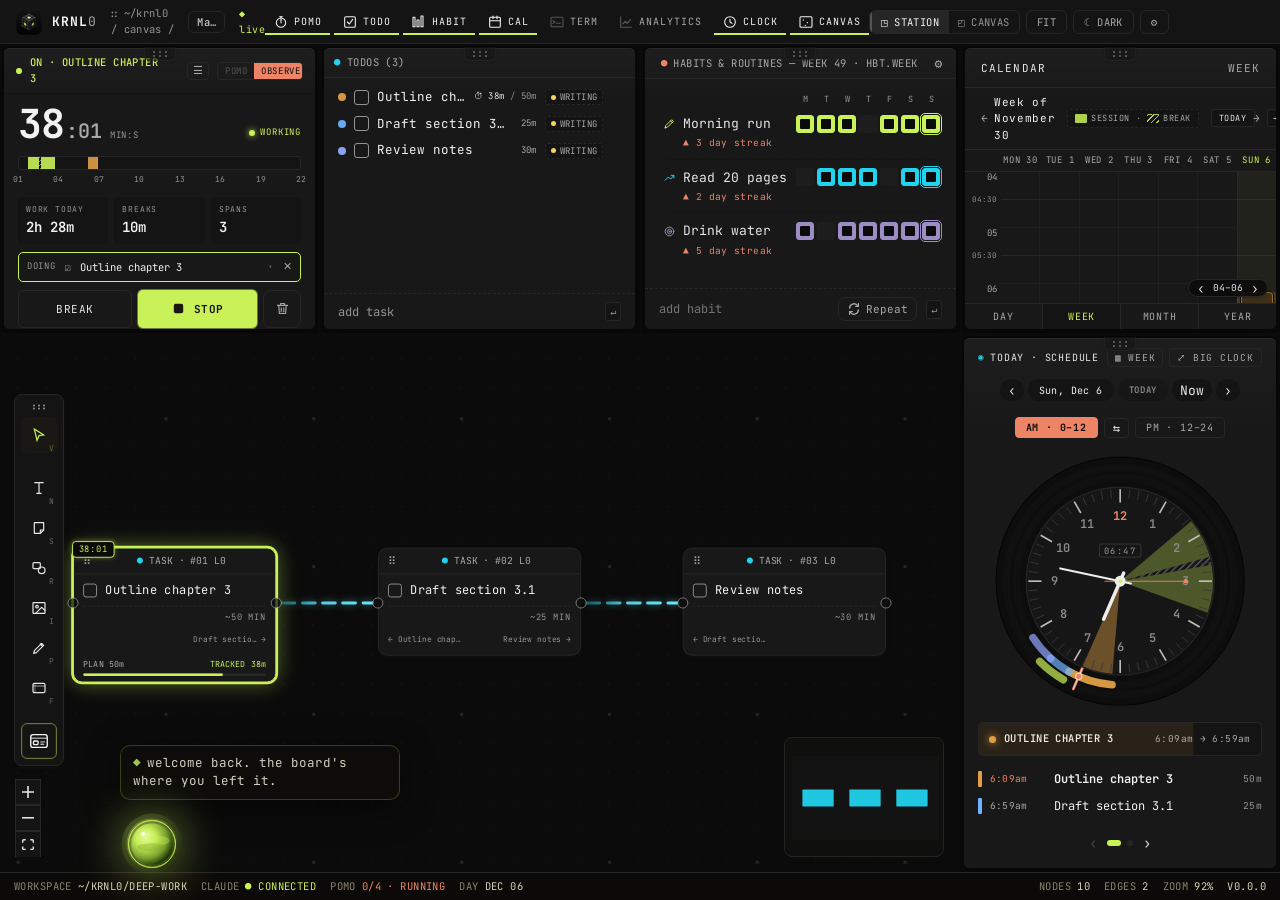
==== app/index.html @ 97b565bd "Phones: day bar in the hero, steadier live tiles, radio sound on iPhone, full-width chain" ====
<!DOCTYPE html>
<html lang="en" data-theme="dark">
  <head><script>(function(){
  var q = new URLSearchParams(location.search), mem = {};
  if (q.get('dock')) mem['krnl0-dock-style'] = q.get('dock');
  mem['krnl0-theme'] = q.get('theme') || 'dark';
  if (q.get('orb')) { var o = q.get('orb').split(','); mem['krnl0-orb-pos-v4'] = JSON.stringify({ x: +o[0], y: +o[1] }); }
  var P = Storage.prototype, get = P.getItem, set = P.setItem, del = P.removeItem;
  var mine = function (s) { try { return s === window.localStorage; } catch (e) { return false; } };
  P.getItem = function (k) { return mine(this) ? (k in mem ? mem[k] : null) : get.call(this, k); };
  P.setItem = function (k, v) { if (mine(this)) mem[k] = String(v); else set.call(this, k, v); };
  P.removeItem = function (k) { if (mine(this)) delete mem[k]; else del.call(this, k); };
  // a page holds many embeds, and each one's orb would greet out loud at once: only the radio may make sound
  // and a silent embed should not download the voice clips either: new Audio(url) gets an element with no source
  if (q.get('solo') !== 'radio') {
    HTMLAudioElement.prototype.play = function () { return Promise.resolve(); };
    var A = window.Audio; window.Audio = function () { var a = new A(); a.preload = 'none'; return a; }; window.Audio.prototype = A.prototype;
    if (window.speechSynthesis) window.speechSynthesis.speak = function () {};
  }
  // iPhone: web audio is held silent behind the ring/silent switch and can start paused. On every tap, ask for the
  // media playback session, resume any paused audio context, and once play a short silent clip, which moves the
  // page onto that session on older iOS too.
  (function () {
    var AC = window.AudioContext || window.webkitAudioContext; if (!AC) return;
    var all = [], silent = null;
    var W = function (o) { var c = o === undefined ? new AC() : new AC(o); all.push(c); return c; };
    W.prototype = AC.prototype; window.AudioContext = W; if (window.webkitAudioContext) window.webkitAudioContext = W;
    var clip = function () {
      var n = 800, b = new Uint8Array(44 + n), d = new DataView(b.buffer), s = function (o, t) { for (var i = 0; i < 4; i++) b[o + i] = t.charCodeAt(i); };
      s(0, 'RIFF'); d.setUint32(4, 36 + n, true); s(8, 'WAVE'); s(12, 'fmt '); d.setUint32(16, 16, true); d.setUint16(20, 1, true); d.setUint16(22, 1, true);
      d.setUint32(24, 8000, true); d.setUint32(28, 8000, true); d.setUint16(32, 1, true); d.setUint16(34, 8, true); s(36, 'data'); d.setUint32(40, n, true);
      for (var i = 44; i < b.length; i++) b[i] = 128;
      var a = document.createElement('audio'); a.setAttribute('playsinline', ''); a.src = URL.createObjectURL(new Blob([b], { type: 'audio/wav' })); return a;
    };
    var wake = function () {
      try { if (navigator.audioSession) navigator.audioSession.type = 'playback'; } catch (e) {}
      for (var i = 0; i < all.length; i++) if (all[i].state === 'suspended' || all[i].state === 'interrupted') { var p = all[i].resume(); if (p && p.catch) p.catch(function () {}); }
      if (!silent && q.get('solo') === 'radio') { try { silent = clip(); var r = silent.play(); if (r && r.catch) r.catch(function () {}); } catch (e) {} }
    };
    ['pointerdown', 'touchend', 'click', 'keydown'].forEach(function (t) { addEventListener(t, wake, true); addEventListener(t, wake, false); });
  })();
  // the radio has its own embed; in the full app it would sit on the calendar's edge
  if (q.get('solo') !== 'radio') document.write('<style>[data-testid="ambient-radio"]{display:none!important}</style>');
  // bare: only the part itself is painted; the page around it is see-through
  if (q.get('bare') || q.get('solo') === 'radio') document.write('<style>:root{color-scheme:normal!important}html,body,#root{background:transparent!important}</style>');
})();</script>
    <meta charset="UTF-8" />
    <meta name="viewport" content="width=device-width, initial-scale=1.0" />
    <title>KRNL0</title>
    <link rel="preconnect" href="https://fonts.googleapis.com" />
    <link rel="preconnect" href="https://fonts.gstatic.com" />
    <link
      href="https://fonts.googleapis.com/css2?family=JetBrains+Mono:ital,wght@0,300;0,400;0,500;0,600;1,400&family=Geist:wght@300;400;500;600&display=swap"
      rel="stylesheet"
    />
    <script defer src="./assets/app.js"></script>
  </head>
  <body>
    <div id="root"></div>
  </body>
</html>
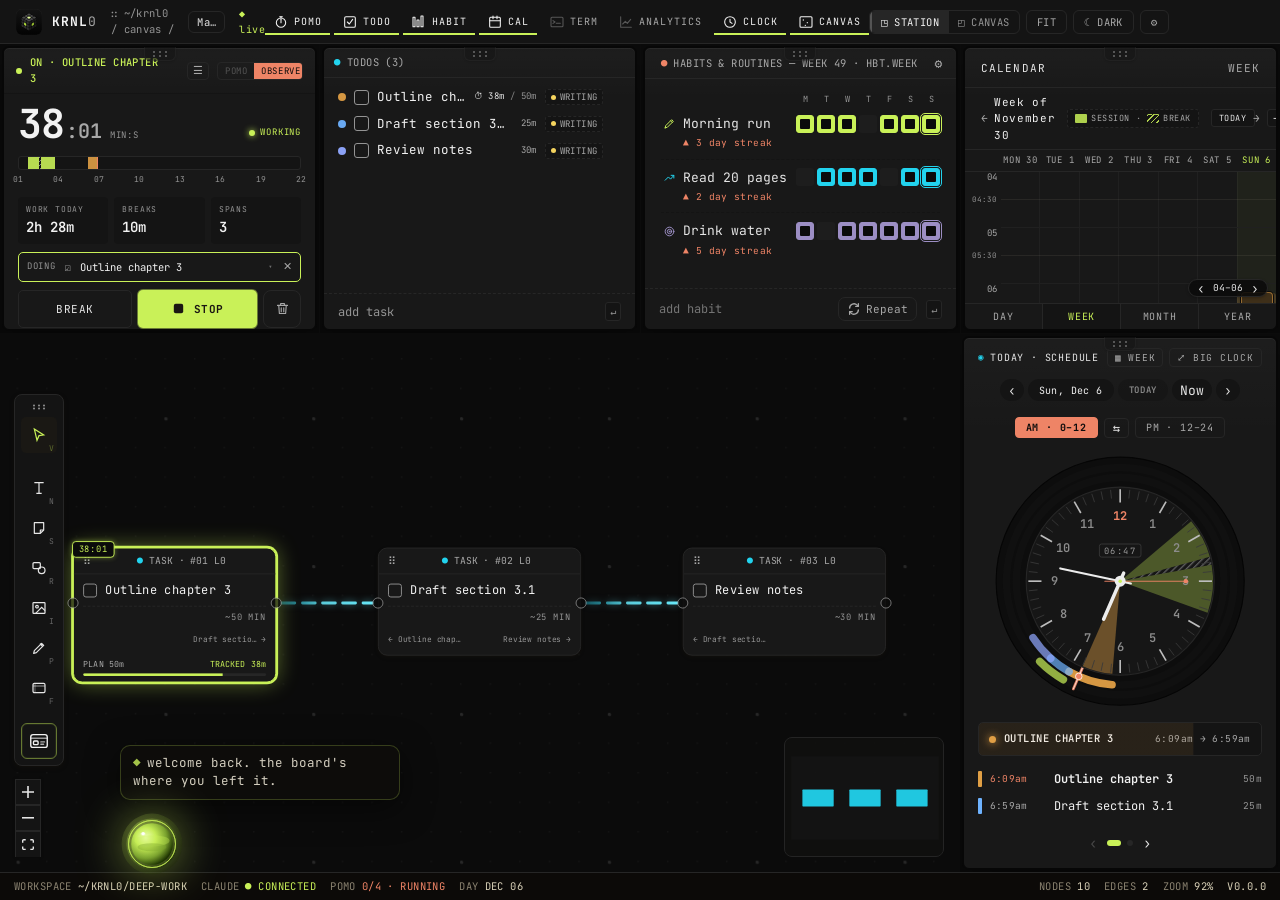
==== commit 7b2e5687: "Phones: flat frame-style stack so Safari stops reloading, touch on the hero cube" ====
--- a/app/index.html
+++ b/app/index.html
@@ -39,6 +39,22 @@
     };
     ['pointerdown', 'touchend', 'click', 'keydown'].forEach(function (t) { addEventListener(t, wake, true); addEventListener(t, wake, false); });
   })();
+  // phones and tablets: the frame-style windows are whole boards shown small, and each board's video node would
+  // start its own hidden YouTube player, three at once in one section: more than iPhone Safari holds, so the page
+  // crashed and reloaded. There, those windows leave the player out and draw at 1x, all a window that small shows.
+  if (q.get('dock') && matchMedia('(pointer: coarse)').matches) {
+    try { Object.defineProperty(window, 'devicePixelRatio', { get: function () { return 1; }, configurable: true }); } catch (e) {}
+    var far = function (v) { return /youtube\.com|youtu\.be|ytimg|vimeo|soundcloud/i.test(String(v)); };
+    var sa = Element.prototype.setAttribute;
+    Element.prototype.setAttribute = function (k, v) {
+      if ((this instanceof HTMLIFrameElement || this instanceof HTMLScriptElement) && String(k).toLowerCase() === 'src' && far(v)) v = 'about:blank';
+      return sa.call(this, k, v);
+    };
+    [HTMLIFrameElement.prototype, HTMLScriptElement.prototype].forEach(function (P) {
+      var d = Object.getOwnPropertyDescriptor(P, 'src'); if (!d || !d.set) return;
+      Object.defineProperty(P, 'src', { get: d.get, set: function (v) { d.set.call(this, far(v) ? 'about:blank' : v); }, configurable: true });
+    });
+  }
   // the radio has its own embed; in the full app it would sit on the calendar's edge
   if (q.get('solo') !== 'radio') document.write('<style>[data-testid="ambient-radio"]{display:none!important}</style>');
   // bare: only the part itself is painted; the page around it is see-through
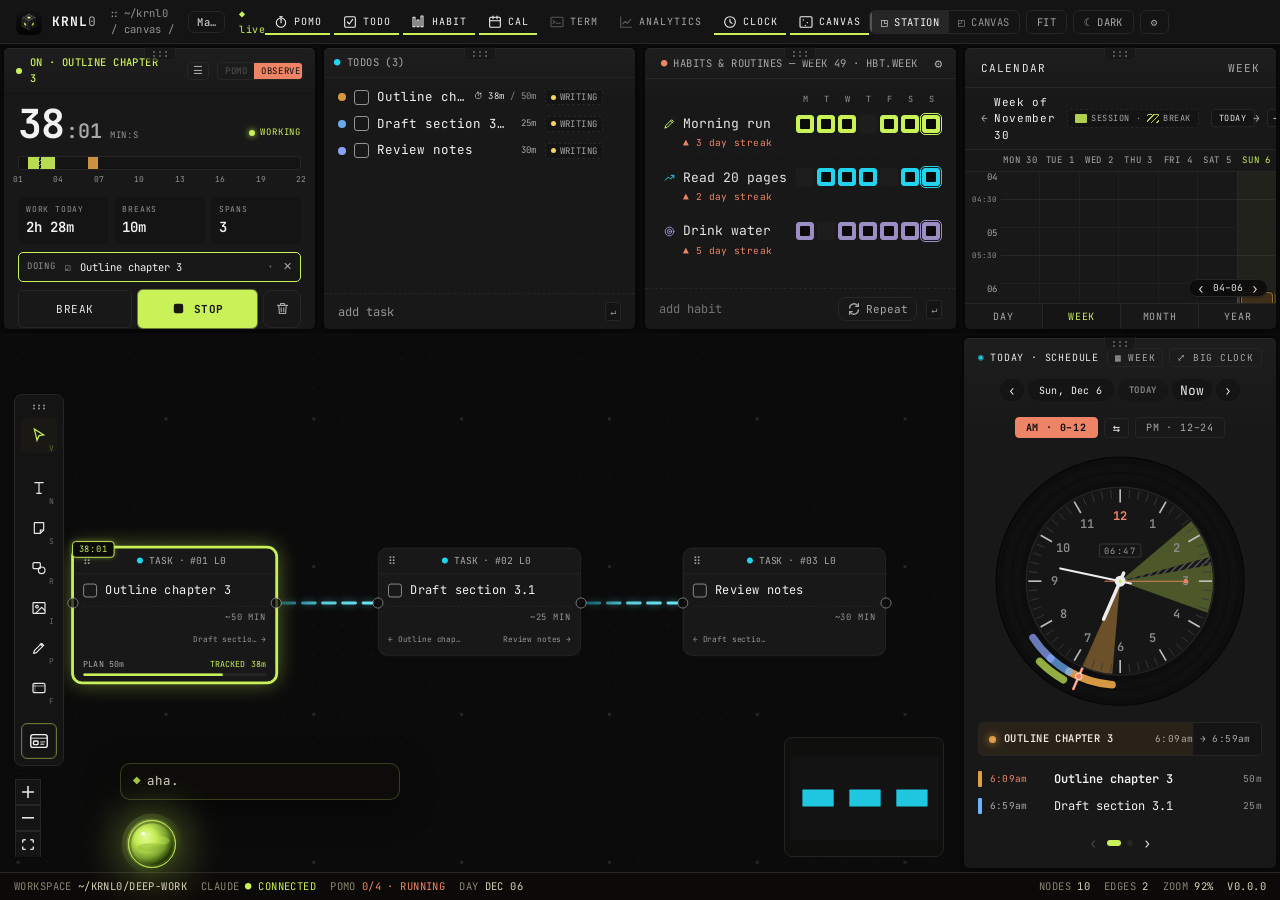
==== commit 8a18aeb4: "Open at the hero: embeds never scroll the page when they focus a field" ====
--- a/app/index.html
+++ b/app/index.html
@@ -55,6 +55,12 @@
       Object.defineProperty(P, 'src', { get: d.get, set: function (v) { d.set.call(this, far(v) ? 'about:blank' : v); }, configurable: true });
     });
   }
+  // an embed that focuses one of its own fields (a list's input, the terminal) must never scroll the page it sits
+  // in: Safari would carry the visitor from the top of the site down to that tile on the first load
+  if (window !== window.parent) {
+    var fo = HTMLElement.prototype.focus;
+    HTMLElement.prototype.focus = function (o) { var x = {}; if (o) for (var k in o) x[k] = o[k]; x.preventScroll = true; return fo.call(this, x); };
+  }
   // the radio has its own embed; in the full app it would sit on the calendar's edge
   if (q.get('solo') !== 'radio') document.write('<style>[data-testid="ambient-radio"]{display:none!important}</style>');
   // bare: only the part itself is painted; the page around it is see-through
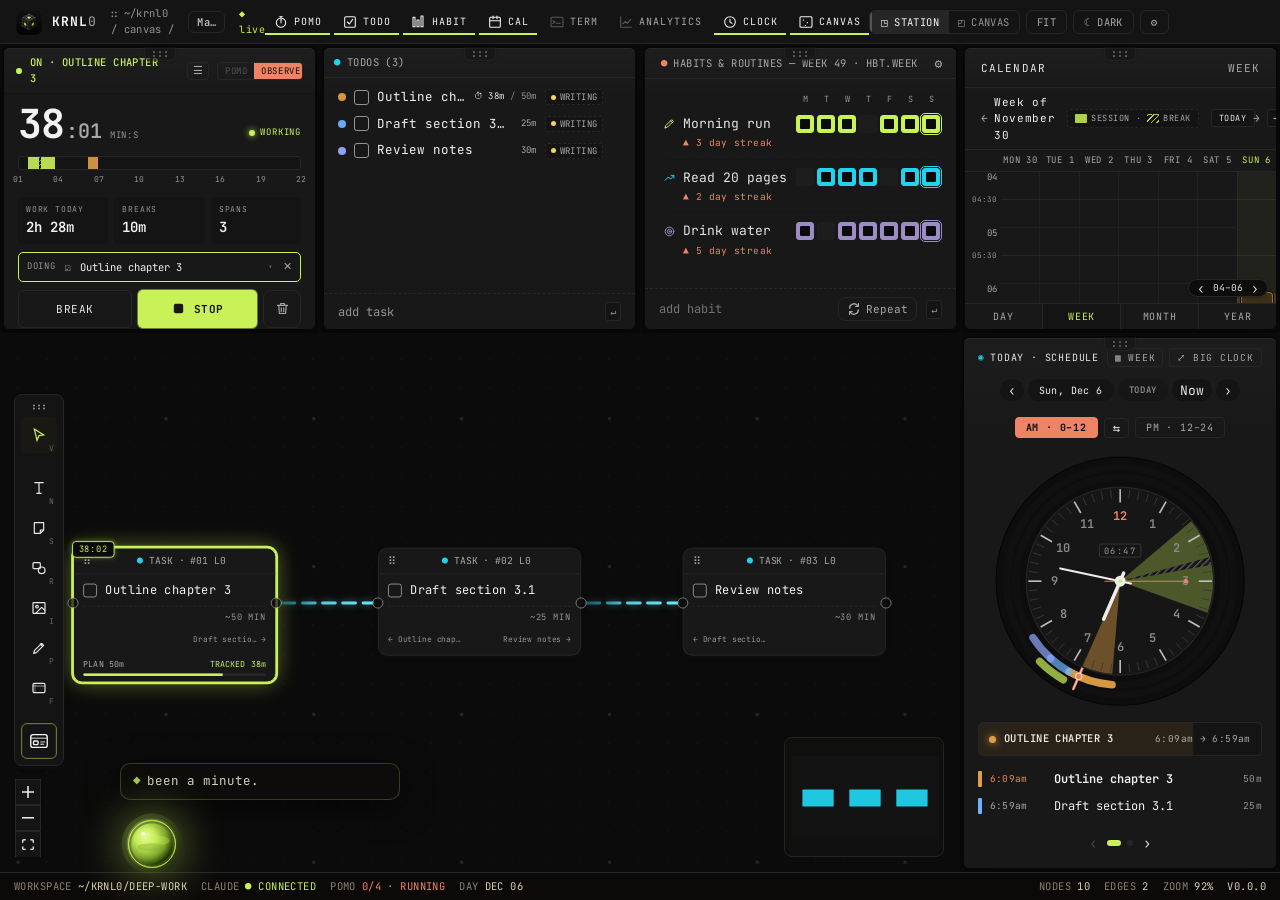
==== commit 168fcc82: "Install guide page, coloured app names, analytics tile, one radio sound at a time" ====
--- a/app/index.html
+++ b/app/index.html
@@ -61,6 +61,18 @@
     var fo = HTMLElement.prototype.focus;
     HTMLElement.prototype.focus = function (o) { var x = {}; if (o) for (var k in o) x[k] = o[k]; x.preventScroll = true; return fo.call(this, x); };
   }
+  // the site's radio plays one sound at a time: picking a sound switches the others off. Stacked layers kept
+  // growing the panel past its tile on phones, and Safari washed the picture out to white with several on.
+  if (q.get('solo') === 'radio') {
+    addEventListener('click', function (e) {
+      var b = e.target && e.target.closest && e.target.closest('[data-testid^="ambient-radio-preset-"]'); if (!b) return;
+      var id = b.getAttribute('data-testid').slice(21);
+      if (document.querySelector('[data-testid="ambient-radio-layer-remove-' + id + '"]')) return;
+      setTimeout(function () {
+        document.querySelectorAll('[data-testid^="ambient-radio-layer-remove-"]').forEach(function (x) { if (x.getAttribute('data-testid').slice(27) !== id) x.click(); });
+      }, 0);
+    }, true);
+  }
   // the radio has its own embed; in the full app it would sit on the calendar's edge
   if (q.get('solo') !== 'radio') document.write('<style>[data-testid="ambient-radio"]{display:none!important}</style>');
   // bare: only the part itself is painted; the page around it is see-through
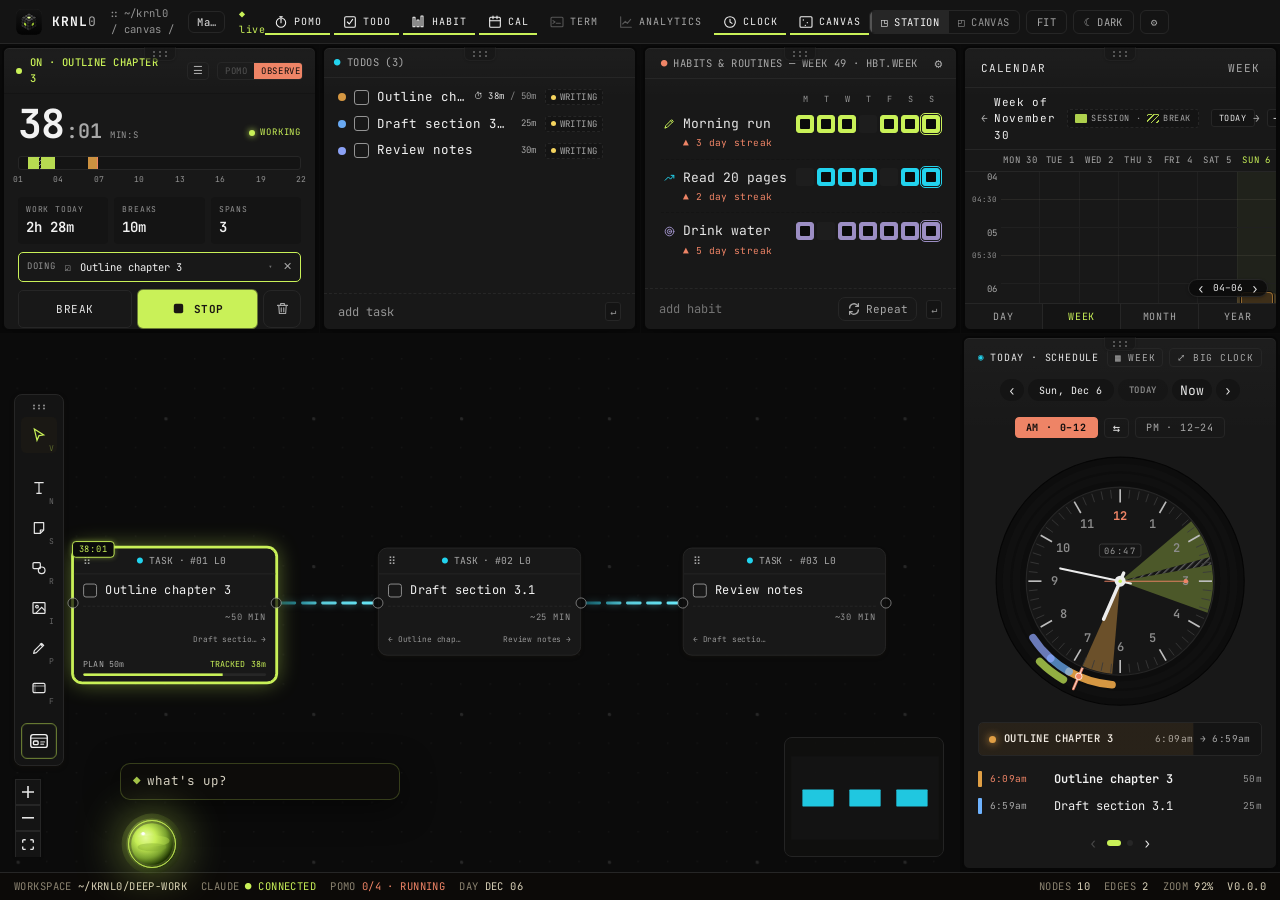
==== commit f30e4143: "Fingerprint scripts and styles so no browser mixes old and new; phones and Macs go to the install gu" ====
--- a/app/index.html
+++ b/app/index.html
@@ -87,7 +87,7 @@
       href="https://fonts.googleapis.com/css2?family=JetBrains+Mono:ital,wght@0,300;0,400;0,500;0,600;1,400&family=Geist:wght@300;400;500;600&display=swap"
       rel="stylesheet"
     />
-    <script defer src="./assets/app.js"></script>
+    <script defer src="./assets/app.js?v=daaaea2035"></script>
   </head>
   <body>
     <div id="root"></div>
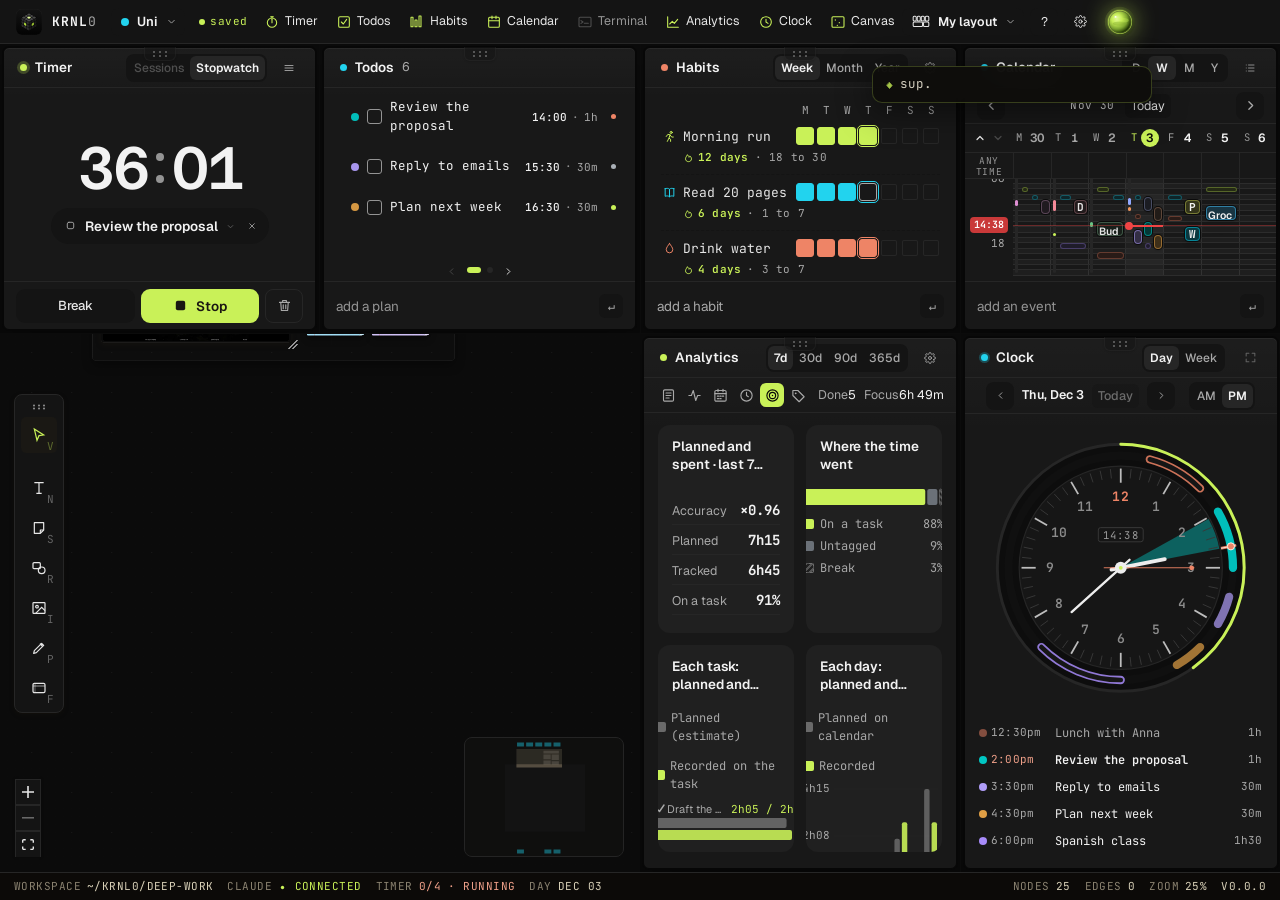
==== commit 4e899ea7: "Merge pull request #1 from theMindDeveloper/feat/serve-krnl0-com Serve the KRNL0 site at krnl0.com" ====
--- a/app/index.html
+++ b/app/index.html
@@ -1,6 +1,18 @@
 <!DOCTYPE html>
 <html lang="en" data-theme="dark">
   <head><script>(function(){
+  var R = Date, real = R.now(), d = new R();
+  d.setDate(d.getDate() - ((d.getDay() + 6) % 7) + 3); d.setHours(14, 38, 0, 0);
+  var base = d.getTime(), now = function () { return base + (R.now() - real); };
+  function F(a, b, c, e, f, g, h) {
+    if (!(this instanceof F)) return new R(now()).toString();
+    var n = arguments.length;
+    return n === 0 ? new R(now()) : n === 1 ? new R(a) : n === 2 ? new R(a, b) : n === 3 ? new R(a, b, c) : n === 4 ? new R(a, b, c, e) : n === 5 ? new R(a, b, c, e, f) : n === 6 ? new R(a, b, c, e, f, g) : new R(a, b, c, e, f, g, h);
+  }
+  F.prototype = R.prototype; F.now = now; F.parse = R.parse; F.UTC = R.UTC;
+  window.Date = F;
+})();</script><script>// Runs in every embed before the app: its own storage, quiet audio, no page scrolling, see-through background.
+(function(){
   var q = new URLSearchParams(location.search), mem = {};
   if (q.get('dock')) mem['krnl0-dock-style'] = q.get('dock');
   mem['krnl0-theme'] = q.get('theme') || 'dark';
@@ -74,22 +86,97 @@
     }, true);
   }
   // the radio has its own embed; in the full app it would sit on the calendar's edge
+  if (q.get('solo') === 'canvas') document.write('<style>.react-flow__minimap{display:none!important}</style>');
   if (q.get('solo') !== 'radio') document.write('<style>[data-testid="ambient-radio"]{display:none!important}</style>');
   // bare: only the part itself is painted; the page around it is see-through
   if (q.get('bare') || q.get('solo') === 'radio') document.write('<style>:root{color-scheme:normal!important}html,body,#root{background:transparent!important}</style>');
-})();</script>
+})();
+</script>
     <meta charset="UTF-8" />
     <meta name="viewport" content="width=device-width, initial-scale=1.0" />
     <title>KRNL0</title>
     <link rel="preconnect" href="https://fonts.googleapis.com" />
-    <link rel="preconnect" href="https://fonts.gstatic.com" />
+    <link rel="preconnect" href="https://fonts.gstatic.com" crossorigin />
     <link
-      href="https://fonts.googleapis.com/css2?family=JetBrains+Mono:ital,wght@0,300;0,400;0,500;0,600;1,400&family=Geist:wght@300;400;500;600&display=swap"
+      href="https://fonts.googleapis.com/css2?family=JetBrains+Mono:ital,wght@0,300;0,400;0,500;0,600;0,700;0,800;1,400&family=Geist:wght@300;400;500;600&family=Azeret+Mono:wght@500&family=Instrument+Serif:ital@0;1&display=swap"
       rel="stylesheet"
     />
-    <script defer src="./assets/app.js?v=daaaea2035"></script>
+    <!-- Startup splash (launch-experience.md F1–F3). Plain HTML so it paints
+         before any script loads; src/renderer/splash.ts fills it in and
+         removes it the moment the board is on screen. -->
+    <style>
+      #boot-splash { position: fixed; inset: 0; z-index: 2147483000; display: flex; align-items: center; justify-content: center;
+        background: #0e0d0b; font-family: 'JetBrains Mono', ui-monospace, monospace; color: #f4efe2;
+        -webkit-font-smoothing: antialiased; font-variant-numeric: tabular-nums; transition: opacity 220ms cubic-bezier(.32,.72,0,1); -webkit-app-region: drag; }
+      #boot-splash.is-out { opacity: 0; pointer-events: none; }
+      .bs-card { width: 720px; height: 450px; max-width: calc(100vw - 32px); background: #1b1a13; border-radius: 14px; overflow: hidden;
+        display: flex; flex-direction: column; box-shadow: inset 0 0 0 1px #2f2b24, 0 24px 60px rgba(0,0,0,.45); }
+      .bs-main { flex: 1; display: flex; min-height: 0; }
+      .bs-art { width: 312px; flex-shrink: 0; position: relative; overflow: hidden; }
+      .bs-art img { position: absolute; width: 400px; height: 400px; left: -36px; top: 4px; object-fit: cover; transition: opacity 300ms; }
+      .bs-body { flex: 1; min-width: 0; padding: 48px 40px 32px 8px; display: flex; flex-direction: column; gap: 24px; }
+      .bs-label { font-size: 10.5px; line-height: 16px; letter-spacing: .12em; text-transform: uppercase; color: #b3aa94; white-space: nowrap; overflow: hidden; text-overflow: ellipsis; }
+      .bs-word { display: flex; align-items: center; gap: 6px; font-size: 64px; line-height: 1; font-weight: 800; letter-spacing: -.035em; }
+      .bs-zero { display: inline-block; width: 28px; height: 48px; border: 7px solid #c9f158; border-radius: 999px; margin-left: 2px; }
+      .bs-tag { font-size: 13px; line-height: 20px; color: #ddd6c6; }
+      .bs-steps { display: flex; flex-direction: column; gap: 8px; font-size: 12px; color: #d4cfc0; }
+      .bs-step { display: flex; align-items: center; gap: 10px; min-height: 18px; }
+      .bs-step > i { font-style: normal; color: #c9f158; }
+      .bs-step > b { font-weight: 400; white-space: nowrap; overflow: hidden; text-overflow: ellipsis; max-width: 260px; }
+      .bs-step > u { flex: 1; border-bottom: 1px dotted #3a352c; text-decoration: none; min-width: 12px; }
+      .bs-step > em { font-style: normal; color: #c9f158; white-space: nowrap; }
+      .bs-step > em.wait { color: #8f8572; animation: bsBlink 1.1s steps(2, end) infinite; }
+      .bs-foot { margin-top: auto; display: flex; flex-direction: column; gap: 8px; }
+      .bs-bar { display: grid; grid-template-columns: repeat(30, minmax(0, 1fr)); gap: 3px; }
+      .bs-bar > span { height: 8px; border-radius: 2px; background: #2f2b24; transition: background 160ms; }
+      .bs-bar > span.on { background: #c9f158; }
+      .bs-meta { display: flex; justify-content: space-between; font-size: 11.5px; line-height: 16px; color: #b3aa94; }
+      .bs-status { height: 40px; flex-shrink: 0; display: flex; align-items: center; gap: 16px; padding: 0 24px; background: #131210;
+        box-shadow: inset 0 1px 0 #2f2b24; font-size: 10.5px; letter-spacing: .1em; color: #8f8572; text-transform: uppercase; white-space: nowrap; }
+      .bs-status > span:first-child { overflow: hidden; text-overflow: ellipsis; min-width: 0; }
+      @keyframes bsBlink { 50% { opacity: .25; } }
+      @media (max-width: 760px) { .bs-art { display: none; } .bs-body { padding-left: 32px; } }
+      @media (prefers-reduced-motion: reduce) { .bs-step > em.wait { animation: none; } #boot-splash { transition: none; } }
+    </style>
+    <script type="module" crossorigin src="./assets/app-CWTzpIjG.js"></script>
+    <link rel="stylesheet" crossorigin href="./assets/index-CkV5Oqca.css">
   </head>
   <body>
+    <div id="boot-splash" role="status" aria-live="polite" aria-label="Opening KRNL0">
+      <div class="bs-card">
+        <div class="bs-main">
+          <div class="bs-art"><img id="bs-cube" src="./assets/cube-dark-DSAGnqYW.webp" alt="" /></div>
+          <div class="bs-body">
+            <div style="display: flex; flex-direction: column; gap: 12px;">
+              <span class="bs-label" id="bs-kicker">◆ Booting</span>
+              <div class="bs-word">KRNL<span class="bs-zero" aria-hidden="true"></span></div>
+              <span class="bs-tag">plan the day. watch it happen.</span>
+            </div>
+            <div class="bs-steps" id="bs-steps">
+              <div class="bs-step" data-step="board"><i>›</i><b>board.json</b><u></u><em class="wait">···</em></div>
+            </div>
+            <div class="bs-foot">
+              <div class="bs-bar" id="bs-bar" role="progressbar" aria-label="Opening your board" aria-valuemin="0" aria-valuemax="100" aria-valuenow="10"></div>
+              <div class="bs-meta"><span id="bs-what">opening your board</span><span id="bs-time"></span></div>
+            </div>
+          </div>
+        </div>
+        <div class="bs-status"><span id="bs-path">~/Documents/KRNL0</span><span style="color: #c9f158;">● Local</span><span style="margin-left: auto;">Free · source on GitHub</span></div>
+      </div>
+    </div>
+    <script>
+      // The pocket timer loads this same page: it never shows the splash.
+      var boardSwitch = false;
+      try { boardSwitch = sessionStorage.getItem('krnl0-board-switch') === '1'; sessionStorage.removeItem('krnl0-board-switch'); } catch (e) {}
+      if (boardSwitch) window.__krnlBoardSwitch = true;
+      // Nor does a switch to another board: that is not a start (boards.md F9).
+      if (boardSwitch || new URLSearchParams(location.search).get('pocket') === '1') {
+        var s = document.getElementById('boot-splash'); if (s) s.remove();
+      } else {
+        var bar = document.getElementById('bs-bar');
+        for (var i = 0; i < 30; i++) { var seg = document.createElement('span'); if (i < 3) seg.className = 'on'; bar.appendChild(seg); }
+      }
+    </script>
     <div id="root"></div> 
   </body>
--- a/app/assets/index-CkV5Oqca.css
+++ b/app/assets/index-CkV5Oqca.css
@@ -0,0 +1,32 @@
+.react-flow{direction:ltr;--xy-edge-stroke-default: #b1b1b7;--xy-edge-stroke-width-default: 1;--xy-edge-stroke-selected-default: #555;--xy-connectionline-stroke-default: #b1b1b7;--xy-connectionline-stroke-width-default: 1;--xy-attribution-background-color-default: rgba(255, 255, 255, .5);--xy-minimap-background-color-default: #fff;--xy-minimap-mask-background-color-default: rgba(240, 240, 240, .6);--xy-minimap-mask-stroke-color-default: transparent;--xy-minimap-mask-stroke-width-default: 1;--xy-minimap-node-background-color-default: #e2e2e2;--xy-minimap-node-stroke-color-default: transparent;--xy-minimap-node-stroke-width-default: 2;--xy-background-color-default: transparent;--xy-background-pattern-dots-color-default: #91919a;--xy-background-pattern-lines-color-default: #eee;--xy-background-pattern-cross-color-default: #e2e2e2;background-color:var(--xy-background-color, var(--xy-background-color-default));--xy-node-color-default: inherit;--xy-node-border-default: 1px solid #1a192b;--xy-node-background-color-default: #fff;--xy-node-group-background-color-default: rgba(240, 240, 240, .25);--xy-node-boxshadow-hover-default: 0 1px 4px 1px rgba(0, 0, 0, .08);--xy-node-boxshadow-selected-default: 0 0 0 .5px #1a192b;--xy-node-border-radius-default: 3px;--xy-handle-background-color-default: #1a192b;--xy-handle-border-color-default: #fff;--xy-selection-background-color-default: rgba(0, 89, 220, .08);--xy-selection-border-default: 1px dotted rgba(0, 89, 220, .8);--xy-controls-button-background-color-default: #fefefe;--xy-controls-button-background-color-hover-default: #f4f4f4;--xy-controls-button-color-default: inherit;--xy-controls-button-color-hover-default: inherit;--xy-controls-button-border-color-default: #eee;--xy-controls-box-shadow-default: 0 0 2px 1px rgba(0, 0, 0, .08);--xy-edge-label-background-color-default: #ffffff;--xy-edge-label-color-default: inherit;--xy-resize-background-color-default: #3367d9}.react-flow.dark{--xy-edge-stroke-default: #3e3e3e;--xy-edge-stroke-width-default: 1;--xy-edge-stroke-selected-default: #727272;--xy-connectionline-stroke-default: #b1b1b7;--xy-connectionline-stroke-width-default: 1;--xy-attribution-background-color-default: rgba(150, 150, 150, .25);--xy-minimap-background-color-default: #141414;--xy-minimap-mask-background-color-default: rgba(60, 60, 60, .6);--xy-minimap-mask-stroke-color-default: transparent;--xy-minimap-mask-stroke-width-default: 1;--xy-minimap-node-background-color-default: #2b2b2b;--xy-minimap-node-stroke-color-default: transparent;--xy-minimap-node-stroke-width-default: 2;--xy-background-color-default: #141414;--xy-background-pattern-dots-color-default: #777;--xy-background-pattern-lines-color-default: #777;--xy-background-pattern-cross-color-default: #777;--xy-node-color-default: #f8f8f8;--xy-node-border-default: 1px solid #3c3c3c;--xy-node-background-color-default: #1e1e1e;--xy-node-group-background-color-default: rgba(240, 240, 240, .25);--xy-node-boxshadow-hover-default: 0 1px 4px 1px rgba(255, 255, 255, .08);--xy-node-boxshadow-selected-default: 0 0 0 .5px #999;--xy-handle-background-color-default: #bebebe;--xy-handle-border-color-default: #1e1e1e;--xy-selection-background-color-default: rgba(200, 200, 220, .08);--xy-selection-border-default: 1px dotted rgba(200, 200, 220, .8);--xy-controls-button-background-color-default: #2b2b2b;--xy-controls-button-background-color-hover-default: #3e3e3e;--xy-controls-button-color-default: #f8f8f8;--xy-controls-button-color-hover-default: #fff;--xy-controls-button-border-color-default: #5b5b5b;--xy-controls-box-shadow-default: 0 0 2px 1px rgba(0, 0, 0, .08);--xy-edge-label-background-color-default: #141414;--xy-edge-label-color-default: #f8f8f8}.react-flow__background{background-color:var(--xy-background-color-props, var(--xy-background-color, var(--xy-background-color-default)));pointer-events:none;z-index:-1}.react-flow__container{position:absolute;width:100%;height:100%;top:0;left:0}.react-flow__pane{z-index:1}.react-flow__pane.draggable{cursor:grab}.react-flow__pane.dragging{cursor:grabbing}.react-flow__pane.selection{cursor:pointer}.react-flow__viewport{transform-origin:0 0;z-index:2;pointer-events:none}.react-flow__renderer{z-index:4}.react-flow__selection{z-index:6}.react-flow__nodesselection-rect:focus,.react-flow__nodesselection-rect:focus-visible{outline:none}.react-flow__edge-path{stroke:var(--xy-edge-stroke, var(--xy-edge-stroke-default));stroke-width:var(--xy-edge-stroke-width, var(--xy-edge-stroke-width-default));fill:none}.react-flow__connection-path{stroke:var(--xy-connectionline-stroke, var(--xy-connectionline-stroke-default));stroke-width:var(--xy-connectionline-stroke-width, var(--xy-connectionline-stroke-width-default));fill:none}.react-flow .react-flow__edges{position:absolute}.react-flow .react-flow__edges svg{overflow:visible;position:absolute;pointer-events:none}.react-flow__edge{pointer-events:visibleStroke}.react-flow__edge.selectable{cursor:pointer}.react-flow__edge.animated path{stroke-dasharray:5;animation:dashdraw .5s linear infinite}.react-flow__edge.animated path.react-flow__edge-interaction{stroke-dasharray:none;animation:none}.react-flow__edge.inactive{pointer-events:none}.react-flow__edge.selected,.react-flow__edge:focus,.react-flow__edge:focus-visible{outline:none}.react-flow__edge.selected .react-flow__edge-path,.react-flow__edge.selectable:focus .react-flow__edge-path,.react-flow__edge.selectable:focus-visible .react-flow__edge-path{stroke:var(--xy-edge-stroke-selected, var(--xy-edge-stroke-selected-default))}.react-flow__edge-textwrapper{pointer-events:all}.react-flow__edge .react-flow__edge-text{pointer-events:none;-webkit-user-select:none;-moz-user-select:none;user-select:none}.react-flow__arrowhead polyline{stroke:var(--xy-edge-stroke, var(--xy-edge-stroke-default))}.react-flow__arrowhead polyline.arrowclosed{fill:var(--xy-edge-stroke, var(--xy-edge-stroke-default))}.react-flow__connection{pointer-events:none}.react-flow__connection .animated{stroke-dasharray:5;animation:dashdraw .5s linear infinite}svg.react-flow__connectionline{z-index:1001;overflow:visible;position:absolute}.react-flow__nodes{pointer-events:none;transform-origin:0 0}.react-flow__node{position:absolute;-webkit-user-select:none;-moz-user-select:none;user-select:none;pointer-events:all;transform-origin:0 0;box-sizing:border-box;cursor:default}.react-flow__node.selectable{cursor:pointer}.react-flow__node.draggable{cursor:grab;pointer-events:all}.react-flow__node.draggable.dragging{cursor:grabbing}.react-flow__nodesselection{z-index:3;transform-origin:left top;pointer-events:none}.react-flow__nodesselection-rect{position:absolute;pointer-events:all;cursor:grab}.react-flow__handle{position:absolute;pointer-events:none;min-width:5px;min-height:5px;width:6px;height:6px;background-color:var(--xy-handle-background-color, var(--xy-handle-background-color-default));border:1px solid var(--xy-handle-border-color, var(--xy-handle-border-color-default));border-radius:100%}.react-flow__handle.connectingfrom{pointer-events:all}.react-flow__handle.connectionindicator{pointer-events:all;cursor:crosshair}.react-flow__handle-bottom{top:auto;left:50%;bottom:0;transform:translate(-50%,50%)}.react-flow__handle-top{top:0;left:50%;transform:translate(-50%,-50%)}.react-flow__handle-left{top:50%;left:0;transform:translate(-50%,-50%)}.react-flow__handle-right{top:50%;right:0;transform:translate(50%,-50%)}.react-flow__edgeupdater{cursor:move;pointer-events:all}.react-flow__pane.selection .react-flow__panel{pointer-events:none}.react-flow__panel{position:absolute;z-index:5;margin:15px}.react-flow__panel.top{top:0}.react-flow__panel.bottom{bottom:0}.react-flow__panel.top.center,.react-flow__panel.bottom.center{left:50%;transform:translate(-15px) translate(-50%)}.react-flow__panel.left{left:0}.react-flow__panel.right{right:0}.react-flow__panel.left.center,.react-flow__panel.right.center{top:50%;transform:translateY(-15px) translateY(-50%)}.react-flow__attribution{font-size:10px;background:var(--xy-attribution-background-color, var(--xy-attribution-background-color-default));padding:2px 3px;margin:0}.react-flow__attribution a{text-decoration:none;color:#999}@keyframes dashdraw{0%{stroke-dashoffset:10}}.react-flow__edgelabel-renderer{position:absolute;width:100%;height:100%;pointer-events:none;-webkit-user-select:none;-moz-user-select:none;user-select:none;left:0;top:0}.react-flow__viewport-portal{position:absolute;width:100%;height:100%;left:0;top:0;-webkit-user-select:none;-moz-user-select:none;user-select:none}.react-flow__minimap{background:var( --xy-minimap-background-color-props, var(--xy-minimap-background-color, var(--xy-minimap-background-color-default)) )}.react-flow__minimap-svg{display:block}.react-flow__minimap-mask{fill:var( --xy-minimap-mask-background-color-props, var(--xy-minimap-mask-background-color, var(--xy-minimap-mask-background-color-default)) );stroke:var( --xy-minimap-mask-stroke-color-props, var(--xy-minimap-mask-stroke-color, var(--xy-minimap-mask-stroke-color-default)) );stroke-width:var( --xy-minimap-mask-stroke-width-props, var(--xy-minimap-mask-stroke-width, var(--xy-minimap-mask-stroke-width-default)) )}.react-flow__minimap-node{fill:var( --xy-minimap-node-background-color-props, var(--xy-minimap-node-background-color, var(--xy-minimap-node-background-color-default)) );stroke:var( --xy-minimap-node-stroke-color-props, var(--xy-minimap-node-stroke-color, var(--xy-minimap-node-stroke-color-default)) );stroke-width:var( --xy-minimap-node-stroke-width-props, var(--xy-minimap-node-stroke-width, var(--xy-minimap-node-stroke-width-default)) )}.react-flow__background-pattern.dots{fill:var( --xy-background-pattern-color-props, var(--xy-background-pattern-color, var(--xy-background-pattern-dots-color-default)) )}.react-flow__background-pattern.lines{stroke:var( --xy-background-pattern-color-props, var(--xy-background-pattern-color, var(--xy-background-pattern-lines-color-default)) )}.react-flow__background-pattern.cross{stroke:var( --xy-background-pattern-color-props, var(--xy-background-pattern-color, var(--xy-background-pattern-cross-color-default)) )}.react-flow__controls{display:flex;flex-direction:column;box-shadow:var(--xy-controls-box-shadow, var(--xy-controls-box-shadow-default))}.react-flow__controls.horizontal{flex-direction:row}.react-flow__controls-button{display:flex;justify-content:center;align-items:center;height:26px;width:26px;padding:4px;border:none;background:var(--xy-controls-button-background-color, var(--xy-controls-button-background-color-default));border-bottom:1px solid var( --xy-controls-button-border-color-props, var(--xy-controls-button-border-color, var(--xy-controls-button-border-color-default)) );color:var( --xy-controls-button-color-props, var(--xy-controls-button-color, var(--xy-controls-button-color-default)) );cursor:pointer;-webkit-user-select:none;-moz-user-select:none;user-select:none}.react-flow__controls-button svg{width:100%;max-width:12px;max-height:12px;fill:currentColor}.react-flow__edge.updating .react-flow__edge-path{stroke:#777}.react-flow__edge-text{font-size:10px}.react-flow__node.selectable:focus,.react-flow__node.selectable:focus-visible{outline:none}.react-flow__node-input,.react-flow__node-default,.react-flow__node-output,.react-flow__node-group{padding:10px;border-radius:var(--xy-node-border-radius, var(--xy-node-border-radius-default));width:150px;font-size:12px;color:var(--xy-node-color, var(--xy-node-color-default));text-align:center;border:var(--xy-node-border, var(--xy-node-border-default));background-color:var(--xy-node-background-color, var(--xy-node-background-color-default))}.react-flow__node-input.selectable:hover,.react-flow__node-default.selectable:hover,.react-flow__node-output.selectable:hover,.react-flow__node-group.selectable:hover{box-shadow:var(--xy-node-boxshadow-hover, var(--xy-node-boxshadow-hover-default))}.react-flow__node-input.selectable.selected,.react-flow__node-input.selectable:focus,.react-flow__node-input.selectable:focus-visible,.react-flow__node-default.selectable.selected,.react-flow__node-default.selectable:focus,.react-flow__node-default.selectable:focus-visible,.react-flow__node-output.selectable.selected,.react-flow__node-output.selectable:focus,.react-flow__node-output.selectable:focus-visible,.react-flow__node-group.selectable.selected,.react-flow__node-group.selectable:focus,.react-flow__node-group.selectable:focus-visible{box-shadow:var(--xy-node-boxshadow-selected, var(--xy-node-boxshadow-selected-default))}.react-flow__node-group{background-color:var(--xy-node-group-background-color, var(--xy-node-group-background-color-default))}.react-flow__nodesselection-rect,.react-flow__selection{background:var(--xy-selection-background-color, var(--xy-selection-background-color-default));border:var(--xy-selection-border, var(--xy-selection-border-default))}.react-flow__nodesselection-rect:focus,.react-flow__nodesselection-rect:focus-visible,.react-flow__selection:focus,.react-flow__selection:focus-visible{outline:none}.react-flow__controls-button:hover{background:var( --xy-controls-button-background-color-hover-props, var(--xy-controls-button-background-color-hover, var(--xy-controls-button-background-color-hover-default)) );color:var( --xy-controls-button-color-hover-props, var(--xy-controls-button-color-hover, var(--xy-controls-button-color-hover-default)) )}.react-flow__controls-button:disabled{pointer-events:none}.react-flow__controls-button:disabled svg{fill-opacity:.4}.react-flow__controls-button:last-child{border-bottom:none}.react-flow__controls.horizontal .react-flow__controls-button{border-bottom:none;border-right:1px solid var( --xy-controls-button-border-color-props, var(--xy-controls-button-border-color, var(--xy-controls-button-border-color-default)) )}.react-flow__controls.horizontal .react-flow__controls-button:last-child{border-right:none}.react-flow__resize-control{position:absolute}.react-flow__resize-control.left,.react-flow__resize-control.right{cursor:ew-resize}.react-flow__resize-control.top,.react-flow__resize-control.bottom{cursor:ns-resize}.react-flow__resize-control.top.left,.react-flow__resize-control.bottom.right{cursor:nwse-resize}.react-flow__resize-control.bottom.left,.react-flow__resize-control.top.right{cursor:nesw-resize}.react-flow__resize-control.handle{width:5px;height:5px;border:1px solid #fff;border-radius:1px;background-color:var(--xy-resize-background-color, var(--xy-resize-background-color-default));translate:-50% -50%}.react-flow__resize-control.handle.left{left:0;top:50%}.react-flow__resize-control.handle.right{left:100%;top:50%}.react-flow__resize-control.handle.top{left:50%;top:0}.react-flow__resize-control.handle.bottom{left:50%;top:100%}.react-flow__resize-control.handle.top.left,.react-flow__resize-control.handle.bottom.left{left:0}.react-flow__resize-control.handle.top.right,.react-flow__resize-control.handle.bottom.right{left:100%}.react-flow__resize-control.line{border-color:var(--xy-resize-background-color, var(--xy-resize-background-color-default));border-width:0;border-style:solid}.react-flow__resize-control.line.left,.react-flow__resize-control.line.right{width:1px;transform:translate(-50%);top:0;height:100%}.react-flow__resize-control.line.left{left:0;border-left-width:1px}.react-flow__resize-control.line.right{left:100%;border-right-width:1px}.react-flow__resize-control.line.top,.react-flow__resize-control.line.bottom{height:1px;transform:translateY(-50%);left:0;width:100%}.react-flow__resize-control.line.top{top:0;border-top-width:1px}.react-flow__resize-control.line.bottom{border-bottom-width:1px;top:100%}.react-flow__edge-textbg{fill:var(--xy-edge-label-background-color, var(--xy-edge-label-background-color-default))}.react-flow__edge-text{fill:var(--xy-edge-label-color, var(--xy-edge-label-color-default))}.an-summary{container-type:inline-size;display:flex;flex-direction:column;gap:14px;min-width:0;min-height:0;overflow:hidden;box-sizing:border-box;padding:4px 2px 0;font-family:var(--font-read, var(--font-sans));color:var(--k-an-ink, var(--ink))}.an-summary__headline{margin:0;font-size:20px;font-weight:600;line-height:1.3;letter-spacing:-.015em;text-wrap:balance;color:var(--k-an-ink, var(--ink))}@container (max-width: 420px){.an-summary__headline{font-size:17px}}.an-kpis{margin:0;display:grid;grid-template-columns:repeat(4,minmax(0,1fr));gap:1px;border-radius:12px;overflow:hidden;flex-shrink:0;background:var(--k-an-line, var(--paper-3));border:1px solid var(--k-an-line, var(--paper-3))}@container (max-width: 560px){.an-kpis{grid-template-columns:repeat(2,minmax(0,1fr))}}.an-kpi{margin:0;padding:10px 12px 11px;background:var(--k-an-bg, var(--node-bg));min-width:0;display:flex;flex-direction:column;gap:2px}.an-kpi dt{font-size:12.5px;color:var(--k-an-ink-3, var(--ink-3));white-space:nowrap;overflow:hidden;text-overflow:ellipsis}.an-kpi dd{margin:0}.an-kpi__value{font-size:26px;font-weight:600;letter-spacing:-.02em;line-height:1.15;font-variant-numeric:tabular-nums;white-space:nowrap;overflow:hidden;text-overflow:ellipsis}.an-kpi__delta{font-size:12px;line-height:1.3;color:var(--k-an-ink-3, var(--ink-3));overflow:hidden;display:-webkit-box;-webkit-line-clamp:2;-webkit-box-orient:vertical}.an-kpi__delta[data-trend=up]{color:var(--k-an-accent-ink, var(--acid-ink, var(--acid)))}.an-fpd{margin:0;display:flex;flex-direction:column;gap:6px;flex:0 1 190px;min-height:104px}.an-fpd__head{display:flex;align-items:baseline;gap:10px}.an-fpd__title{font-size:14px;font-weight:600;color:var(--k-an-ink, var(--ink))}.an-fpd__note{font-size:12.5px;color:var(--k-an-ink-3, var(--ink-3))}.an-fpd__plot{flex:1 1 auto;min-height:0;width:100%;overflow:hidden}.an-fpd__plot svg{display:block}.an-fpd__base{stroke:var(--k-an-line, var(--paper-3));stroke-width:1}.an-fpd__grid{stroke:var(--k-an-line, var(--paper-3));stroke-width:1;stroke-dasharray:2 4;opacity:.8}.an-fpd__avg{stroke:var(--k-an-ink-3, var(--ink-3));stroke-width:1;stroke-dasharray:5 4}.an-fpd__tick{font-family:var(--font-mono);font-size:10.5px;fill:var(--k-an-ink-4, var(--ink-4));font-variant-numeric:tabular-nums}.an-fpd__bar{fill:color-mix(in srgb,var(--k-an-accent-ink, var(--acid-ink, var(--acid))) 72%,transparent)}.an-fpd__bar--now,.an-fpd__bar:hover{fill:var(--k-an-accent-ink, var(--acid-ink, var(--acid)))}.an-summary__notes{margin:0;padding:0;list-style:none;flex:1 1 auto;min-height:0;overflow-y:auto;overscroll-behavior:contain;display:flex;flex-direction:column;gap:6px;font-size:13.5px;line-height:1.45;color:var(--k-an-ink-2, var(--ink-2))}.an-summary__notes li{padding-left:12px;position:relative}.an-summary__notes li:before{content:"";position:absolute;left:0;top:.6em;width:4px;height:4px;border-radius:999px;background:var(--k-an-ink-4, var(--ink-4))}.an-card-title{font-family:var(--font-read, var(--font-sans));font-size:13.5px;font-weight:600;letter-spacing:-.005em;color:var(--k-an-ink, var(--ink));line-height:1.35}.an-card-title[data-pinned]{color:var(--k-an-accent-ink, var(--acid-ink, var(--acid)))}.an-empty{margin:auto;font-family:var(--font-read, var(--font-sans));font-size:13px;color:var(--k-an-ink-3, var(--ink-3))}.an-barlist{container-type:inline-size;list-style:none;margin:0;padding:0;width:100%;height:100%;align-self:stretch;overflow:hidden;display:flex;flex-direction:column;flex-wrap:wrap;align-content:flex-start;column-gap:40px;row-gap:7px;font-family:var(--font-read, var(--font-sans))}.an-barlist li{width:100%;display:flex;flex-direction:column;gap:3px;min-width:0}@container (min-width: 230px){.an-barlist li{display:grid;grid-template-columns:minmax(0,1fr) auto;column-gap:10px;row-gap:5px;align-items:baseline}.an-barlist__label{grid-column:1;grid-row:1;white-space:nowrap;overflow:hidden;text-overflow:ellipsis}.an-barlist__value{grid-column:2;grid-row:1;text-align:right;white-space:nowrap}.an-barlist__track{grid-column:1 / -1;grid-row:2}.an-barlist__note{grid-column:1 / -1}}.an-barlist__row{display:flex;align-items:baseline;gap:10px;min-width:0}.an-barlist__label{min-width:0;font-size:13px;font-weight:600;line-height:1.25;color:var(--k-an-ink, var(--ink));overflow-wrap:break-word}.an-barlist__value{font-size:12px;line-height:1.25;color:var(--k-an-ink-2, var(--ink-2));font-variant-numeric:tabular-nums}.an-barlist__share{color:var(--k-an-ink-4, var(--ink-4))}.an-barlist__track{display:block;height:5px;border-radius:999px;background:var(--k-an-line, var(--paper-3));overflow:hidden}.an-barlist__track i{display:block;height:100%;border-radius:inherit}.an-barlist__note{font-size:12px;color:var(--k-an-ink-3, var(--ink-3))}.an-compare{margin:0;width:100%;height:100%;align-self:stretch;overflow:hidden;display:flex;flex-direction:column;flex-wrap:wrap;align-content:flex-start;column-gap:40px;font-family:var(--font-read, var(--font-sans));font-variant-numeric:tabular-nums}.an-compare__row{width:100%;display:grid;grid-template-columns:minmax(0,1fr) auto auto;align-items:baseline;column-gap:8px;padding:4px 2px;border-bottom:1px solid color-mix(in srgb,var(--k-an-line, var(--paper-3)) 70%,transparent)}.an-compare__row:last-child{border-bottom:0}.an-compare dt{font-size:12.5px;color:var(--k-an-ink-2, var(--ink-2));min-width:0;overflow:hidden;text-overflow:ellipsis;white-space:nowrap}.an-compare dd{margin:0}.an-compare__now{font-size:13.5px;font-weight:600;color:var(--k-an-ink, var(--ink));text-align:right;white-space:nowrap}.an-compare__diff{min-width:3.2em;font-size:12px;text-align:right;white-space:nowrap;color:var(--k-an-ink-3, var(--ink-3))}.an-compare__diff[data-trend=up]{color:var(--k-an-accent-ink, var(--acid-ink, var(--acid)))}.an-weekdays-host{container-type:inline-size;width:100%}.an-weekdays__short{display:none}@container (max-width: 230px){.an-weekdays__long{display:none}.an-weekdays__short{display:inline}.an-weekdays__value{font-size:10px}.an-weekdays{gap:3px}}.an-weekdays{width:100%;display:grid;grid-template-columns:repeat(7,minmax(0,1fr));gap:6px;align-items:end;font-family:var(--font-read, var(--font-sans))}.an-weekdays__col{height:100%;display:flex;flex-direction:column;align-items:stretch;justify-content:flex-end;gap:4px;min-width:0}.an-weekdays__value{font-size:11px;text-align:center;color:var(--k-an-ink-3, var(--ink-3));font-variant-numeric:tabular-nums;white-space:nowrap;overflow:visible}.an-weekdays__col[data-best] .an-weekdays__value{color:var(--k-an-ink, var(--ink));font-weight:600}.an-weekdays__bar{display:block;border-radius:5px 5px 2px 2px;min-height:1px}.an-weekdays__label{font-size:12px;text-align:center;color:var(--k-an-ink-3, var(--ink-3))}.an-weekdays__col[data-best] .an-weekdays__label{color:var(--k-an-ink, var(--ink));font-weight:600}.an-hours{width:100%;display:flex;flex-direction:column;gap:6px;font-family:var(--font-read, var(--font-sans))}.an-hours__bars{flex:1 1 auto;min-height:40px;display:grid;grid-template-columns:repeat(24,minmax(0,1fr));gap:2px;align-items:end}.an-hours__bar{display:block;border-radius:3px 3px 1px 1px;min-height:2px}.an-hours__axis{display:flex;justify-content:space-between;font-family:var(--font-mono);font-size:10.5px;color:var(--k-an-ink-4, var(--ink-4));font-variant-numeric:tabular-nums}.an-hours__note{margin:0;font-size:12.5px;color:var(--k-an-ink-3, var(--ink-3))}.an-hours__note b{color:var(--k-an-ink, var(--ink));font-weight:600}.an-card{background:color-mix(in srgb,var(--k-an-ink, var(--ink)) 3.5%,transparent);border-radius:12px;padding:12px 14px 10px!important}.an-card[data-pinned]{box-shadow:inset 0 0 0 1px color-mix(in srgb,var(--k-an-accent-ink, var(--acid)) 45%,transparent)}.an-toolbar{container-type:inline-size;flex-wrap:nowrap!important}.an-toolbar [data-testid=analytics-page-nav]{flex:1 1 auto;min-width:0;overflow-x:auto;scrollbar-width:none}.an-toolbar [data-testid=analytics-page-nav]::-webkit-scrollbar{display:none}.an-toolbar .kw-views{flex-shrink:0}@container (max-width: 560px){.an-toolbar [data-testid=analytics-page-label]{display:none}}.an-scroll{overflow-y:auto;overscroll-behavior:contain;scroll-snap-type:y proximity;scrollbar-width:thin;scrollbar-color:color-mix(in srgb,var(--k-an-ink, var(--ink)) 18%,transparent) transparent}.an-scroll [data-page-start]{scroll-snap-align:start;scroll-margin-top:0}.an-summary__notes{overflow:hidden!important;flex-wrap:wrap;align-content:flex-start;column-gap:40px}.an-summary__notes li{width:100%}.m-shell{position:fixed;top:0;right:0;bottom:0;left:0;display:flex;background:var(--paper);color:var(--ink);font-family:var(--font-read, var(--font-sans));-webkit-font-smoothing:antialiased;-webkit-tap-highlight-color:transparent;overflow:hidden}.m-shell{touch-action:manipulation;-webkit-touch-callout:none}.m-shell *{scrollbar-width:none}.m-shell *::-webkit-scrollbar{display:none}.m-shell button{font-family:inherit}.m-shell button:focus-visible{outline:2px solid var(--acid-ink, var(--acid));outline-offset:2px}.m-shell ::selection{background:color-mix(in srgb,var(--acid) 35%,transparent);color:var(--ink)}.m-main{flex:1 1 auto;min-width:0;display:flex;flex-direction:column;min-height:0}.m-spacer{flex:1 1 auto}.m-grow{flex:1 1 auto;min-height:0;min-width:0;display:flex;flex-direction:column}.m-fill{flex:1 1 auto;min-height:0;display:flex;flex-direction:column}.m-stack{gap:12px}.m-icon{fill:none;stroke:currentColor;stroke-width:1.8;stroke-linecap:round;stroke-linejoin:round;flex-shrink:0}.m-num{font-family:var(--font-mono);font-variant-numeric:tabular-nums}.m-icon-btn,.m-btn,.m-chip,.m-nav__item,.m-day__row,.m-day__focus-open{transition:transform .12s ease-out,background-color .12s ease-out,color .12s ease-out}.m-icon-btn:active,.m-btn:active,.m-chip:active,.m-nav__item:active,.m-day__row:active,.m-day__focus-open:active{transform:scale(.97)}.m-head{flex-shrink:0;min-height:56px;display:flex;align-items:center;gap:8px;padding:max(8px,env(safe-area-inset-top)) max(12px,env(safe-area-inset-right)) 8px max(16px,env(safe-area-inset-left));background:var(--paper);border-bottom:1px solid color-mix(in srgb,var(--paper-3) 70%,transparent)}.m-logo{width:30px;height:30px;border-radius:8px;flex-shrink:0}.m-logo--rail{width:36px;height:36px;border-radius:9px;margin-bottom:14px}.m-head__title{min-width:0;margin-right:8px}.m-head__title p{margin:2px 0 0;font-size:13px;color:var(--ink-3);white-space:nowrap;overflow:hidden;text-overflow:ellipsis}.m-head__title h1{margin:0;font-size:22px;font-weight:600;letter-spacing:-.02em;line-height:1.15;white-space:nowrap;overflow:hidden;text-overflow:ellipsis}.m-icon-btn{width:44px;height:44px;flex-shrink:0;display:inline-flex;align-items:center;justify-content:center;border:0;border-radius:12px;background:transparent;color:var(--ink-2);cursor:pointer}.m-icon-btn:active{background:var(--paper-2)}.m-cap{font-size:13px;font-weight:600;color:var(--ink-2)}.m-chip{height:32px;padding:0 12px;flex-shrink:0;display:inline-flex;align-items:center;gap:8px;border-radius:999px;border:0;background:color-mix(in srgb,var(--acid) 16%,var(--paper-2));color:var(--ink);font-size:13px;font-weight:600;white-space:nowrap;cursor:pointer}.m-dot{width:8px;height:8px;border-radius:999px;flex-shrink:0;background:var(--ink-3);display:inline-block}.m-dot--acid{background:var(--acid)}.m-btn{min-height:44px;padding:0 16px;border:0;border-radius:12px;cursor:pointer;display:inline-flex;align-items:center;justify-content:center;gap:8px;font-size:14px;font-weight:600;white-space:nowrap}.m-btn--primary{background:var(--btn-primary-bg);color:var(--btn-primary-fg)}.m-btn--primary:active{background:var(--btn-primary-bg-hover)}.m-btn--quiet{min-height:36px;padding:0 12px;border-radius:10px;background:var(--paper-2);color:var(--ink-2);font-size:13px}.m-btn--quiet:active{background:var(--paper-3);color:var(--ink)}.m-body{position:relative;flex:1 1 auto;min-height:0;display:flex;flex-direction:column}.m-shell--phone .m-body{padding:12px max(12px,env(safe-area-inset-right)) 12px max(12px,env(safe-area-inset-left))}.m-shell--phone .m-body:has(>.m-scroll){padding:0}.m-shell--phone .m-body:has(>.m-cal){padding:8px max(6px,env(safe-area-inset-right)) 8px max(6px,env(safe-area-inset-left))}.m-shell--phone .m-body:has(>.m-canvas){padding:0}.m-shell--tablet .m-body{padding:20px 24px max(20px,env(safe-area-inset-bottom))}.m-window{position:relative;flex:1 1 auto;min-height:0;width:100%;height:100%;display:flex;flex-direction:column}.m-window>*{flex:1 1 auto;min-height:0}.m-enter{animation:m-enter .2s cubic-bezier(.22,1,.36,1) both}@keyframes m-enter{0%{opacity:0;transform:translateY(6px)}to{opacity:1;transform:none}}@media (prefers-reduced-motion: reduce){.m-enter{animation:none}.m-shell *:active{transform:none!important}}.m-scroll{position:absolute;top:0;right:0;bottom:0;left:0;overflow-y:auto;overscroll-behavior:contain;-webkit-overflow-scrolling:touch;display:flex;flex-direction:column;gap:20px;padding:20px max(12px,env(safe-area-inset-right)) 32px max(12px,env(safe-area-inset-left))}.m-headline{display:flex;flex-direction:column;gap:6px;padding:0 4px}.m-headline h1{margin:0;font-size:30px;font-weight:600;letter-spacing:-.025em;line-height:1.08;text-wrap:balance}.m-headline__date{color:var(--ink-3);font-weight:500}.m-headline__row{display:flex;align-items:center;gap:12px;min-height:32px}.m-headline__row p{margin:0;flex:1 1 auto;min-width:0;font-size:15px;line-height:1.4;color:var(--ink-2)}.m-slot{flex-shrink:0;display:flex;flex-direction:column}.m-slot--timer{height:260px}.m-slot--clock{height:400px}.m-slot--habits-tab{height:290px}.m-section-head{display:flex;align-items:center;gap:12px;padding:0 4px;margin-bottom:8px}.m-section-head h2{margin:0;flex:1 1 auto;font-size:18px;font-weight:600;letter-spacing:-.015em}.m-day__list{list-style:none;margin:0;padding:0;display:flex;flex-direction:column;gap:2px}.m-day__empty{margin:0;padding:16px;border-radius:14px;background:var(--paper-2);font-size:14px;line-height:1.5;color:var(--ink-2)}.m-day__row,.m-day__focus-open{white-space:normal}.m-day__row{width:100%;min-height:52px;padding:8px 8px 8px 4px;border:0;border-radius:12px;cursor:pointer;display:grid;grid-template-columns:52px 20px minmax(0,1fr);align-items:start;column-gap:8px;background:transparent;color:var(--ink);text-align:left}.m-day__row:active{background:var(--paper-2)}.m-day__time{padding-top:2px;font-size:13px;color:var(--ink-2);text-align:right}.m-day__mark{height:21px;display:inline-flex;align-items:center;justify-content:center;color:var(--acid-ink, var(--acid))}.m-day__text{min-width:0;display:flex;flex-direction:column;gap:2px}.m-day__title{font-size:15px;font-weight:600;line-height:1.35;overflow-wrap:break-word}.m-day__meta{font-size:13px;line-height:1.35;color:var(--ink-3)}.m-day__list li[data-past] .m-day__time,.m-day__list li[data-past] .m-day__title{color:var(--ink-3)}.m-day__list li[data-done] .m-day__title{color:var(--ink-3);font-weight:500}.m-day__focus{margin:6px 0;padding:4px;border-radius:16px;background:var(--paper-2);display:flex;flex-direction:column;gap:4px}.m-day__focus-open{width:100%;padding:12px 12px 10px;border:0;border-radius:12px;cursor:pointer;background:transparent;color:var(--ink);text-align:left;display:flex;flex-direction:column;gap:6px}.m-day__focus-open:active{background:var(--paper-3)}.m-day__status{display:inline-flex;align-items:center;gap:8px;font-size:13px;font-weight:600;color:var(--ink-2)}.m-day__focus[data-state=now] .m-day__status{color:var(--acid-ink, var(--acid))}.m-day__focus-title{font-size:20px;font-weight:600;letter-spacing:-.015em;line-height:1.25;overflow-wrap:break-word}.m-day__focus-meta{font-size:14px;color:var(--ink-2)}.m-day__bar{display:block;height:4px;margin-top:4px;border-radius:999px;background:var(--paper-3);overflow:hidden}.m-day__bar i{display:block;height:100%;border-radius:inherit}.m-day__focus>.m-btn{margin:0 8px 8px}.m-day__now{display:flex;align-items:center;gap:8px;height:22px;padding:0 8px 0 4px}.m-day__now span{width:52px;text-align:right;font-size:12px;font-weight:600;color:var(--k-now, #ef4444)}.m-day__now i{flex:1 1 auto;height:2px;border-radius:2px;background:var(--k-now, #ef4444);margin-left:8px}.m-canvas{position:relative;border-radius:10px;overflow:hidden;border:1px solid var(--paper-3)}.m-shell--phone .m-canvas{border:0;border-radius:0}.m-shell--phone .m-canvas .react-flow__minimap{display:none}.m-shell--phone .m-canvas [data-testid=dock]{transform:scale(.84);transform-origin:left center}.m-shell--phone .m-canvas .react-flow__controls{margin-bottom:16px}.m-shell--phone .m-canvas .react-flow__controls-button{width:40px;height:40px}.m-canvas .react-flow{touch-action:none}.m-cal-split{display:grid;grid-template-columns:minmax(0,2fr) minmax(280px,1fr);gap:16px}.m-today-grid{flex:1 1 auto;min-height:0;display:grid;grid-template-columns:minmax(300px,380px) minmax(0,1fr);gap:16px}.m-col{min-height:0;min-width:0;display:flex;flex-direction:column;gap:16px}@media (max-width: 899px){.m-today-grid{grid-template-columns:minmax(0,.92fr) minmax(0,1.08fr)}.m-cal-split{grid-template-columns:minmax(0,1fr)}}.m-shell--phone{flex-direction:column}.m-tabbar{flex-shrink:0;display:grid;grid-template-columns:repeat(5,minmax(0,1fr));gap:2px;padding:6px max(8px,env(safe-area-inset-right)) max(8px,env(safe-area-inset-bottom)) max(8px,env(safe-area-inset-left));background:color-mix(in srgb,var(--paper-2) 88%,transparent);backdrop-filter:blur(20px) saturate(160%);-webkit-backdrop-filter:blur(20px) saturate(160%);border-top:1px solid color-mix(in srgb,var(--paper-3) 70%,transparent)}.m-nav__item{min-height:56px;min-width:0;display:flex;flex-direction:column;align-items:center;justify-content:center;gap:3px;border:0;border-radius:14px;background:transparent;color:var(--ink-3);cursor:pointer;font-size:11.5px;font-weight:500;letter-spacing:0}.m-nav__item span{max-width:100%;overflow:hidden;text-overflow:ellipsis;white-space:nowrap}.m-nav__item .m-icon{width:52px;height:30px;padding:4px 15px;box-sizing:border-box;border-radius:999px;transition:background-color .16s ease-out}.m-nav__item.on{color:var(--ink);font-weight:600}.m-nav__item.on .m-icon{background:color-mix(in srgb,var(--acid) 22%,var(--paper-3));color:var(--acid-ink, var(--ink))}:root[data-theme=dark] .m-nav__item.on .m-icon{color:var(--acid);background:color-mix(in srgb,var(--acid) 16%,var(--paper-2))}.m-rail{width:84px;flex-shrink:0;display:flex;flex-direction:column;align-items:center;gap:6px;padding:max(24px,env(safe-area-inset-top)) 0 max(20px,env(safe-area-inset-bottom)) env(safe-area-inset-left);background:var(--paper-2);border-right:1px solid var(--paper-3)}.m-rail .m-nav__item{width:72px;min-height:60px;flex:0 0 auto}.m-focus{position:fixed;top:0;right:0;bottom:0;left:0;z-index:240;display:flex;flex-direction:column;gap:12px;padding:max(12px,env(safe-area-inset-top)) max(16px,env(safe-area-inset-right)) max(20px,env(safe-area-inset-bottom)) max(16px,env(safe-area-inset-left));background:var(--paper);animation:m-enter .22s cubic-bezier(.22,1,.36,1) both}.m-focus__head{display:flex;align-items:center;gap:8px}.m-focus__head .m-cap{flex:1 1 auto;text-align:center}body:has(.m-shell--phone) .dm-morning{bottom:calc(84px + env(safe-area-inset-bottom))}@media (prefers-reduced-transparency: reduce){.m-tabbar{background:var(--paper-2);backdrop-filter:none;-webkit-backdrop-filter:none}}@media (prefers-contrast: more){.m-head,.m-tabbar{border-color:var(--ink-3)}.m-day__meta,.m-day__time{color:var(--ink-2)}}.radial-chooser-root{pointer-events:none;position:fixed;top:0;right:0;bottom:0;left:0}.radial-chooser-glass{position:fixed;pointer-events:all;border-radius:50%;overflow:hidden;background:radial-gradient(circle at 50% 35%,#ffffff2e,#ffffff0a 70%);backdrop-filter:blur(28px) saturate(170%);-webkit-backdrop-filter:blur(28px) saturate(170%);box-shadow:0 12px 40px #00000047,0 2px 8px #0000002e,inset 0 0 0 1px #ffffff38}[data-theme=dark] .radial-chooser-glass{background:radial-gradient(circle at 50% 35%,#ffffff1a,#ffffff05 70%);box-shadow:0 12px 40px #0000008c,0 2px 12px #00000059,inset 0 0 0 1px #ffffff1a}.radial-chooser-svg{display:block;overflow:visible}.radial-wedge{cursor:default;transition:filter .14s ease}.radial-wedge--hovered{filter:brightness(1.18)}.radial-dead-zone-group{transition:transform .12s ease;transform-origin:0 0;cursor:pointer}.radial-dead-zone-group:hover{transform:scale(1.08)}.radial-dead-zone{fill:#1412108c;stroke:#ffffff2e;stroke-width:1}[data-theme=dark] .radial-dead-zone{fill:#00000073;stroke:#ffffff1f}.radial-dead-glyph{fill:#ffffff8c;font-family:var(--font-mono, monospace);font-size:13px;font-weight:600;pointer-events:none;-webkit-user-select:none;user-select:none}.radial-dead-zone-group:hover .radial-dead-glyph{fill:#fffffff2}.radial-wedge-label{font-family:var(--font-mono, monospace);font-size:11px;font-weight:600;letter-spacing:.08em;pointer-events:none;-webkit-user-select:none;user-select:none;text-anchor:middle;dominant-baseline:middle;text-transform:uppercase}.radial-wedge-icon{font-size:16px;text-anchor:middle;dominant-baseline:middle;pointer-events:none;-webkit-user-select:none;user-select:none}.radial-wedge-highlight{pointer-events:none}@keyframes radial-appear{0%{opacity:0;transform:scale(.6)}to{opacity:1;transform:scale(1)}}.radial-chooser-animate{animation:radial-appear .18s cubic-bezier(.22,1,.36,1) forwards;transform-origin:center}@keyframes radial-disappear{0%{opacity:1;transform:scale(1)}to{opacity:0;transform:scale(.85)}}.radial-chooser-closing{animation:radial-disappear .12s ease-out forwards;transform-origin:center;pointer-events:none}@media (prefers-reduced-motion: reduce){.radial-chooser-animate,.radial-chooser-closing{animation:none}}:root{--paper: #ebe1c2;--paper-2: #ddd0a7;--paper-3: #cbba85;--node-bg: #f6efd0;--ink: #1a1612;--ink-2: #38302a;--ink-3: #554b38;--ink-4: #5f5541;--acid: #c9f158;--acid-glow: #d8ff6e;--acid-faint: rgba(201, 241, 88, .08);--acid-ink: #3f5c0a;--accent-on-dark: #c9f158;--spine: #5e7d1d;--spine-hot: #7ea22b;--rust: #c8553d;--rust-deep: #a83e2a;--plum: #6b4ea8;--cyan: #22d3ee;--cyan-glow: #67e8f9;--purple: #a78bfa;--amber: #d9a55a;--rose: #c87080;--teal: #5fa3a8;--lilac: #9c8ec4;--sand: #b8a17a;--moss: #7a8f5a;--planned: #4a7d22;--term-bg: #0c0a08;--term-bg-2: #15110d;--term-fg: #d4cfc0;--term-dim: #6b6354;--term-acid: #c9f158;--term-rust: #e87a5f;--grid: rgba(26, 22, 16, .22);--grid-strong: rgba(26, 22, 16, .4);--grid-minor: 32px;--grid-major: 160px;--radius: 6px;--radius-lg: 10px;--shadow-1: 0 1px 0 rgba(60,40,18,.05), 0 2px 6px rgba(60,40,18,.09);--shadow-2: 0 2px 0 rgba(60,40,18,.06), 0 10px 28px rgba(60,40,18,.14);--shadow-glow: 0 0 0 1px var(--acid), 0 0 24px rgba(201,241,88,.25);--frame-edge: rgba(60, 50, 30, .45);--frame-bg: linear-gradient(180deg, rgba(60,50,30,.06) 0%, rgba(60,50,30,.1) 100%);--frame-shadow: 0 2px 6px rgba(60,50,30,.1), 0 10px 24px rgba(60,50,30,.12), inset 0 1px 0 rgba(255,255,255,.45);--btn-primary-bg: #1a1612;--btn-primary-bg-hover: #2a261e;--btn-primary-fg: var(--acid);--btn-primary-ring: rgba(201,241,88,.45);--font-mono: "JetBrains Mono", ui-monospace, monospace;--font-sans: "JetBrains Mono", "Geist", ui-monospace, ui-sans-serif, system-ui, sans-serif;--font-serif: "Instrument Serif", Georgia, serif;--font-read: "Geist", ui-sans-serif, system-ui, -apple-system, "Segoe UI", sans-serif;--font-clock: "Azeret Mono", "JetBrains Mono", ui-monospace, monospace;--ink-on-bright: #0a0908;--orb-size: 56px;--edge-pulse-duration: .6s;--orb-breathe-duration: 6s;--spawn-duration: .2s}[data-theme=dark]{--paper: #131210;--paper-2: #1f1d18;--paper-3: #2f2b24;--node-bg: #1c1a13;--ink: #f4efe2;--ink-2: #ddd6c6;--ink-3: #b3aa94;--ink-4: #8f8572;--acid-ink: var(--acid);--spine: #7ea22b;--spine-hot: #a8d244;--rust: #ee8466;--rust-deep: #d05f47;--planned: #8fd05c;--term-bg: #05040a;--term-bg-2: #0a0812;--grid: rgba(240, 235, 221, .09);--grid-strong: rgba(240, 235, 221, .18);--frame-edge: rgba(212, 207, 192, .18);--frame-bg: linear-gradient(180deg, rgba(255,255,255,.012) 0%, rgba(0,0,0,.02) 100%);--frame-shadow: inset 0 1px 0 rgba(255,255,255,.04);--btn-primary-bg: var(--acid);--btn-primary-bg-hover: var(--acid-glow);--btn-primary-fg: #1a1612;--btn-primary-ring: rgba(201,241,88,.45)}[data-vibe=noir]{--paper: #ebe9e4;--paper-2: #d8d6d0;--paper-3: #b4b2ac;--node-bg: #f6f5f1;--ink: #0a0a0a;--ink-2: #1d1d1d;--ink-3: #555555;--ink-4: #888888;--acid: #fafaf6;--acid-glow: #ffffff;--rust: #0a0a0a;--rust-deep: #0a0a0a;--spine: #0a0a0a;--spine-hot: #0a0a0a;--grid: rgba(0, 0, 0, .05);--grid-strong: rgba(0, 0, 0, .1);--radius: 0;--radius-lg: 0}[data-vibe=noir][data-theme=dark]{--paper: #0a0a0a;--paper-2: #161616;--paper-3: #2c2c2c;--node-bg: #131313;--ink: #fafaf6;--ink-2: #d4d4d0;--ink-3: #888888;--ink-4: #555555;--rust: #fafaf6;--rust-deep: #fafaf6;--spine: #fafaf6;--spine-hot: #fafaf6;--grid: rgba(255, 255, 255, .05);--grid-strong: rgba(255, 255, 255, .1)}[data-contrast=high]{--paper: #ffffff;--paper-2: #f0f0f0;--paper-3: #cccccc;--ink: #000000;--ink-2: #1a1a1a;--ink-3: #333333;--ink-4: #555555}[data-theme=dark][data-contrast=high]{--paper: #000000;--paper-2: #111111;--paper-3: #333333;--ink: #ffffff;--ink-2: #e6e6e6;--ink-3: #cccccc;--ink-4: #999999}@media (prefers-reduced-motion: reduce){:root{--edge-pulse-duration: 0ms;--orb-breathe-duration: 0ms;--spawn-duration: 0ms}}[data-motion=reduced]{--edge-pulse-duration: 0ms;--orb-breathe-duration: 0ms;--spawn-duration: 0ms}@keyframes ai-float{0%,to{transform:translateY(0) rotate(-1deg)}33%{transform:translateY(-5px) rotate(1deg)}66%{transform:translateY(-3px) rotate(-.5deg)}}@keyframes ai-ring{0%{transform:scale(1);opacity:.6}to{transform:scale(2.2);opacity:0}}@keyframes marching-ants{to{stroke-dashoffset:-22}}.task-flow-edge{animation:marching-ants 1.2s linear infinite}@keyframes ai-swirl{0%{transform:rotate(0)}to{transform:rotate(360deg)}}@keyframes ai-dot{0%,80%,to{opacity:.2;transform:translateY(0)}40%{opacity:1;transform:translateY(-3px)}}@keyframes ai-pulse{0%,to{opacity:1;transform:scale(1)}50%{opacity:.4;transform:scale(.8)}}@keyframes ai-panel-in{0%{opacity:0;transform:translateY(10px) scale(.96)}to{opacity:1;transform:translateY(0) scale(1)}}@keyframes orb-drop-settle{0%{transform:translateY(-6px)}30%{transform:translateY(10px)}60%{transform:translateY(-3px)}to{transform:translateY(0)}}@keyframes clock-arc-pulse{0%,to{filter:drop-shadow(0 0 4px currentColor)}50%{filter:drop-shadow(0 0 10px currentColor)}}@keyframes clock-now-pulse{0%,to{transform:scale(1);opacity:1}50%{transform:scale(1.12);opacity:.85}}@keyframes krnl-time-picker-in{0%{opacity:0;transform:translateY(4px) scale(.98)}to{opacity:1;transform:translateY(0) scale(1)}}@keyframes clock-sec-sweep{0%{transform:rotate(-90deg)}to{transform:rotate(270deg)}}@keyframes cal-cell-confirm{0%{box-shadow:0 0 #c9f1588c}to{box-shadow:0 0 0 14px #c9f15800}}@keyframes pomo-blink{50%{opacity:.3}}@keyframes vapor-rise{0%{transform:translateY(0) scale(1);opacity:0}10%{opacity:.9}90%{opacity:.5}to{transform:translateY(-180px) scale(.6);opacity:0}}.pomo-vapor-tube{background:linear-gradient(180deg,#ffffff8c,#d6c99e59 60%,#ad9a6c4d);border:1.5px solid var(--ink-3);box-shadow:inset 3px 0 #ffffff8c,inset -3px 0 #6e5a372e}[data-theme=dark] .pomo-vapor-tube{background:linear-gradient(180deg,#ffffff05,#0000002e);box-shadow:inset 3px 0 #ffffff0d,inset -3px 0 #0000002e,0 12px 32px #00000059}*,*:before,*:after{box-sizing:border-box;margin:0;padding:0}body{background:var(--paper);color:var(--ink);font-family:var(--font-sans);font-size:14px;line-height:1.5;font-weight:400;overflow:hidden;-webkit-user-select:none;user-select:none;-webkit-font-smoothing:antialiased;-moz-osx-font-smoothing:grayscale}strong,b,h1,h2,h3,h4,h5,h6{font-weight:700}.xterm,.xterm *,.term-body,.term-body *{font-weight:400!important}*::-webkit-scrollbar{width:6px;height:6px}*::-webkit-scrollbar-track{background:transparent}*::-webkit-scrollbar-thumb{background:var(--paper-3);border-radius:3px;transition:background .12s}*::-webkit-scrollbar-thumb:hover{background:var(--ink-3)}*::-webkit-scrollbar-corner{background:transparent}*{scrollbar-width:thin;scrollbar-color:var(--paper-3) transparent}.term-body *::-webkit-scrollbar-thumb,[data-term] *::-webkit-scrollbar-thumb{background:var(--term-dim)}.term-body *::-webkit-scrollbar-thumb:hover,[data-term] *::-webkit-scrollbar-thumb:hover{background:var(--term-fg)}.clock-day-btn{-webkit-appearance:none;-moz-appearance:none;appearance:none;display:inline-flex;align-items:center;justify-content:center;min-width:22px;height:22px;padding:0 7px;border-radius:999px;border:1px solid transparent;background:var(--paper-2);color:var(--ink-2);font:inherit;font-size:13px;line-height:1;cursor:pointer;-webkit-user-select:none;user-select:none;transition:background .12s,color .12s,border-color .12s,box-shadow .12s}.clock-day-btn:hover{background:var(--paper-3);color:var(--ink)}.clock-day-btn:focus-visible{outline:none;box-shadow:0 0 0 2px var(--rust)}.clock-day-today{font-size:11px;font-weight:600;letter-spacing:.08em;text-transform:uppercase;padding:0 10px}.clock-day-today[data-state=other]{background:var(--rust);color:var(--ink-on-bright)}.clock-day-today[data-state=other]:hover{background:var(--rust-deep);color:var(--ink-on-bright)}.clock-day-today:disabled{cursor:default;opacity:.55}.clock-day-today:disabled:hover{background:var(--paper-2);color:var(--ink-2)}.clock-day-chip{display:inline-flex;align-items:center;height:22px;padding:0 10px;border-radius:999px;background:var(--paper-2);color:var(--ink);border:1px solid transparent;font:inherit;font-size:11px;letter-spacing:.04em;white-space:nowrap;cursor:default;-webkit-user-select:none;user-select:none}.clock-day-chip[data-state=other]{border-color:var(--rust)}.task-check{flex-shrink:0;width:15px;height:15px;border-radius:3px;padding:0;margin-top:2px;cursor:pointer;display:grid;place-items:center;background:transparent;border:1.5px solid var(--ink-4);transition:background .12s,border-color .12s}.task-check:hover{border-color:var(--ink-3)}.task-check--done{background:var(--acid);border-color:var(--acid)}.task-check__mark{font-size:11px;font-weight:800;line-height:1;color:var(--ink-on-bright)}[data-theme=dark] .task-check--done{background:#0a0908;border-color:var(--acid);box-shadow:0 0 6px #c9f15859}[data-theme=dark] .task-check--done .task-check__mark{color:var(--acid);text-shadow:0 0 4px rgba(201,241,88,.5)}.task-check--pop{animation:krnl-check-pop .42s cubic-bezier(.32,.72,0,1) 1}@keyframes krnl-check-pop{0%{transform:scale(.6);box-shadow:0 0 #c9f1588c}55%{transform:scale(1.18);box-shadow:0 0 0 7px #c9f1582e}to{transform:scale(1);box-shadow:0 0 0 10px #c9f15800}}@media (prefers-reduced-motion: reduce){.task-check--pop{animation:none}}.task-done-burst{position:absolute;left:50%;top:50%;width:0;height:0;pointer-events:none}.task-done-burst i{position:absolute;left:-2px;top:-2px;width:4px;height:4px;border-radius:1px;background:var(--acid);animation:krnl-done-burst .56s cubic-bezier(.22,1,.36,1) 1 both}@keyframes krnl-done-burst{0%{transform:rotate(var(--a)) translate(4px) scale(1);opacity:1}to{transform:rotate(var(--a)) translate(20px) scale(.4);opacity:0}}.task-done-card--celebrate{animation:krnl-done-glow .9s ease-out 1}@keyframes krnl-done-glow{0%{box-shadow:0 0 #c9f15800,var(--shadow-1)}25%{box-shadow:0 0 0 3px #c9f15859,0 0 22px #c9f15859}to{box-shadow:0 0 #c9f15800,var(--shadow-1)}}@media (prefers-reduced-motion: reduce){.task-done-burst{display:none}.task-done-card--celebrate{animation:none}}[data-motion=reduced] .task-done-burst{display:none}[data-motion=reduced] .task-done-card--celebrate,[data-motion=reduced] .task-check--pop{animation:none}.krnl-hop{animation:krnl-hop .64s cubic-bezier(.32,.72,0,1) 1}@keyframes krnl-hop{0%{transform:translateY(0);box-shadow:none}30%{transform:translateY(-4px) scale(1.02);box-shadow:0 6px 16px #00000059}60%{transform:translateY(10px) scale(1.02)}to{transform:translateY(0)}}@media (prefers-reduced-motion: reduce){.krnl-hop{animation:none}}[data-motion=reduced] .krnl-hop{animation:none}.habit-cell{position:relative;flex-shrink:0;box-sizing:border-box;padding:0;border:1px solid transparent;border-radius:3px;background:var(--paper-3);cursor:default}.habit-cell--year{border-radius:1px}.habit-cell--past{opacity:.55}.habit-cell--future{background:transparent;box-shadow:inset 0 0 0 1px var(--paper-3)}.habit-cell--unscheduled{opacity:1;background:transparent;box-shadow:none;border-color:transparent;display:grid;place-items:center;cursor:default}.habit-cell--unscheduled:before{content:"×";font:600 12px/1 var(--font-mono);color:var(--ink-4)}.habit-cell--month.habit-cell--unscheduled:before{content:"";width:2px;height:2px;border-radius:50%;background:var(--ink-4)}.habit-cell--year.habit-cell--unscheduled{opacity:.15;background:var(--paper-3)}.habit-cell--year.habit-cell--unscheduled:before{content:none}.habit-cell--done{background:var(--habit-color, var(--acid));border-color:var(--habit-color, var(--acid));box-shadow:none;opacity:1}.habit-cell--done:after{content:none}.habit-cell--today{background:transparent;border-color:var(--ink-3);outline:1px solid var(--habit-color, var(--acid));outline-offset:1px;z-index:1}.habit-cell--done.habit-cell--today{background:var(--habit-color, var(--acid));border-color:var(--habit-color, var(--acid));outline:1.5px solid var(--habit-color, var(--acid));outline-offset:1px}.habit-cell--year.habit-cell--today{outline:none;border-color:var(--habit-color, var(--acid))}.habit-cell--interactive{cursor:pointer}button.habit-cell{-webkit-appearance:none;-moz-appearance:none;appearance:none;outline-color:var(--habit-color, var(--acid))}input[type=number]{-moz-appearance:textfield}input[type=number]::-webkit-inner-spin-button,input[type=number]::-webkit-outer-spin-button{-webkit-appearance:none;margin:0}.krnl-stepper-btn{flex:1;background:transparent;border:none;cursor:pointer;color:var(--ink-4);font-size:5.5px;line-height:1;padding:0;display:flex;align-items:center;justify-content:center;transition:background 80ms,color 80ms;-webkit-user-select:none;user-select:none}.krnl-stepper-btn:hover{background:var(--paper-3);color:var(--ink-2)}.krnl-stepper-btn:active{background:var(--paper-2)}.habit-year-grid{contain:layout style paint}.habit-year-row{contain:layout style}::view-transition-old(root),::view-transition-new(root){animation:none;mix-blend-mode:normal}:root[data-look-switching]::view-transition-new(root){animation:krnl-look-reveal .56s cubic-bezier(.32,.72,0,1) both}@keyframes krnl-look-reveal{0%{clip-path:circle(0 at var(--krnl-vt-x, 50%) var(--krnl-vt-y, 0))}to{clip-path:circle(var(--krnl-vt-r, 150vmax) at var(--krnl-vt-x, 50%) var(--krnl-vt-y, 0))}}.krnl-topbar-btn{transition:color .16s cubic-bezier(.32,.72,0,1),border-color .16s cubic-bezier(.32,.72,0,1),background-color .16s cubic-bezier(.32,.72,0,1),transform .12s cubic-bezier(.32,.72,0,1)}.krnl-topbar-btn:hover{color:var(--ink)!important;border-color:var(--ink-4)!important;background:var(--paper-2)!important}.krnl-topbar-btn:active,.krnl-panel-toggle:active{transform:translateY(1px) scale(.98)}.krnl-topbar-btn:focus-visible{outline:2px solid var(--rust);outline-offset:2px}@media (prefers-reduced-motion: reduce){.krnl-topbar-btn,.krnl-panel-toggle{transition:none}.krnl-topbar-btn:active,.krnl-panel-toggle:active{transform:none}}.krnl-live-badge{animation:krnl-live-breathe 3.2s cubic-bezier(.45,0,.55,1) infinite}@keyframes krnl-live-breathe{0%,to{opacity:1}50%{opacity:.75}}@media (prefers-reduced-motion: reduce){.krnl-live-badge{animation:none}}select option{background:var(--paper);color:var(--ink)}[data-theme=dark] select{color-scheme:dark}.krnl-close-btn{width:28px;height:28px;flex-shrink:0;display:grid;place-items:center;padding:0;border:none;border-radius:8px;background:transparent;color:var(--close-c, var(--ink-3));cursor:pointer;transition:color .12s,background .12s}.krnl-close-btn:hover{color:var(--close-c-hover, var(--ink));background:color-mix(in srgb,currentColor 10%,transparent)}.krnl-close-btn:focus-visible{outline:2px solid var(--acid);outline-offset:1px}:root{--task-1: oklch(.6 .15 12);--task-2: oklch(.6 .15 152);--task-3: oklch(.6 .15 292);--task-4: oklch(.6 .15 72);--task-5: oklch(.6 .15 212);--task-6: oklch(.6 .15 352);--task-7: oklch(.6 .15 132);--task-8: oklch(.6 .15 272);--task-9: oklch(.6 .15 52);--task-10: oklch(.6 .15 192);--task-11: oklch(.6 .15 332);--task-12: oklch(.6 .15 112);--task-13: oklch(.6 .15 252);--task-14: oklch(.6 .15 32);--task-15: oklch(.6 .15 172);--task-16: oklch(.6 .15 312);--task-17: oklch(.6 .15 92);--task-18: oklch(.6 .15 232)}[data-theme=dark]{--task-1: oklch(.75 .13 12);--task-2: oklch(.75 .13 152);--task-3: oklch(.75 .13 292);--task-4: oklch(.75 .13 72);--task-5: oklch(.75 .13 212);--task-6: oklch(.75 .13 352);--task-7: oklch(.75 .13 132);--task-8: oklch(.75 .13 272);--task-9: oklch(.75 .13 52);--task-10: oklch(.75 .13 192);--task-11: oklch(.75 .13 332);--task-12: oklch(.75 .13 112);--task-13: oklch(.75 .13 252);--task-14: oklch(.75 .13 32);--task-15: oklch(.75 .13 172);--task-16: oklch(.75 .13 312);--task-17: oklch(.75 .13 92);--task-18: oklch(.75 .13 232)}::placeholder{color:var(--ink-3);opacity:1}.habit-cell--rest{background:repeating-linear-gradient(135deg,transparent 0 3px,color-mix(in srgb,var(--habit-color, var(--acid)) 35%,transparent) 3px 4px);box-shadow:inset 0 0 0 1px color-mix(in srgb,var(--habit-color, var(--acid)) 30%,transparent);opacity:.9}:where([data-testid^=habit-view-],[data-testid^=analytics-range-],[data-testid=week-today],[data-testid=calendar-new],[data-testid=calendar-events-list],[data-testid^=calendar-layer-],[data-testid=clock-week-toggle],[data-testid=clock-dial-only],[data-testid^=clock-window-],[data-testid^=clock-day-],[data-testid=layout-menu],[data-testid=topbar-canvas-switcher],[data-testid^=pomo-mode-],[data-testid=week-prev],[data-testid=week-next],[data-testid^=ambient-radio-preset-],[data-testid=topbar-settings],[data-testid=pomo-tag-select],[data-testid=habit-add-input]){min-height:24px;box-sizing:border-box}:where(.task-check,[data-testid^=todo-plan-],[data-testid=pomo-gear],[data-habit-gear],[data-testid=pomo-log-toggle],[aria-label^="Earlier hours"],[aria-label^="Later hours"],[data-testid=clock-window-swap],[data-testid^=todo-when-],[data-testid^=todo-due-],[data-testid=task-calendar-grip],[data-testid^=todo-tag-]){position:relative}:is(.task-check,[data-testid^=todo-plan-],[data-testid=pomo-gear],[data-habit-gear],[data-testid=pomo-log-toggle],[aria-label^="Earlier hours"],[aria-label^="Later hours"],[data-testid=clock-window-swap],[data-testid=task-calendar-grip]):after{content:"";position:absolute;top:-7px;right:-7px;bottom:-7px;left:-7px}:is([data-testid^=todo-when-],[data-testid^=todo-due-],[data-testid^=todo-tag-]):after{content:"";position:absolute;top:-6px;right:-2px;bottom:-6px;left:-2px}.station-drag-handle:after{content:"";position:absolute;top:-6px;right:-8px;bottom:-6px;left:-8px}.react-flow__handle:after{content:"";position:absolute;top:-6px;right:-6px;bottom:-6px;left:-6px}.react-flow__handle-left:after{right:50%}.react-flow__handle-right:after{left:50%}.react-flow__handle-top:after{bottom:50%}.react-flow__handle-bottom:after{top:50%}[data-testid=topbar] :is(button,a,input,select,textarea,[role=button],[role=menu],[role=menuitem],[role=radiogroup],[role=tablist],[role=dialog],[data-no-drag]){-webkit-app-region:no-drag}:where(button,[role=button],[role=tab],[role=menuitem],[role=option],.task-tag):where(:not(:has(div,p,[class*=hint],[class*=desc])):not([data-wrap])){white-space:nowrap}.react-flow .react-flow__pane.selection{cursor:default}[data-ui-mode=easy] .react-flow__handle{display:none!important}.react-flow__handle{width:12px;height:12px;background:transparent;border:none}.react-flow__handle:before{content:"";position:absolute;left:50%;top:50%;width:7px;height:7px;margin:-3.5px 0 0 -3.5px;box-sizing:border-box;border-radius:50%;background:var(--paper);border:1.25px solid var(--ink-3);opacity:0;transform:scale(.6);transition:opacity .14s ease,transform .14s ease,background .12s ease;pointer-events:none}.react-flow__node:hover .react-flow__handle:before,.react-flow__node.selected .react-flow__handle:before,.react-flow__handle.connectingfrom:before,.react-flow__handle.connectingto:before,.react-flow__handle:hover:before{opacity:.85;transform:none}.react-flow__handle:hover:before,.react-flow__handle.connectingto:before,.react-flow__handle.connectingfrom:before{background:var(--acid);border-color:var(--acid);opacity:1}.react-flow__node[data-calendar-carry] .react-flow__handle:before{opacity:0!important}.react-flow__node[data-calendar-carry] .react-flow__handle,.react-flow__node[data-over-calendar] .react-flow__handle{pointer-events:none}@media (prefers-reduced-motion: reduce){.react-flow__handle:before{transition:none}}.krnl-kind-image .react-flow__handle,.krnl-kind-text .react-flow__handle,.krnl-kind-frame .react-flow__handle{opacity:0!important;transition:opacity .16s ease}.krnl-kind-image:hover .react-flow__handle,.krnl-kind-image.selected .react-flow__handle,.krnl-kind-image .react-flow__handle:hover,.krnl-kind-text:hover .react-flow__handle,.krnl-kind-text.selected .react-flow__handle,.krnl-kind-text .react-flow__handle:hover,.krnl-kind-frame:hover .react-flow__handle,.krnl-kind-frame.selected .react-flow__handle,.krnl-kind-frame .react-flow__handle:hover{opacity:.85!important}.react-flow__edge-path{stroke-width:1.5}@keyframes krnl-task-flow-dash{0%{stroke-dashoffset:22}to{stroke-dashoffset:0}}.react-flow__edge-task-flow path.react-flow__edge-path{animation:krnl-task-flow-dash 1.6s linear infinite;filter:drop-shadow(0 0 4px rgba(103,232,249,.55))}.react-flow__edge-task-flow path.react-flow__edge-path:hover{filter:drop-shadow(0 0 10px rgba(154,237,246,.9))}.react-flow__node.dragging{cursor:grabbing}.react-flow__node.krnl-mother{transition:transform .28s cubic-bezier(.4,0,.2,1);overflow:visible}.react-flow__nodesselection,.react-flow__nodesselection-rect{display:none!important}.react-flow__node.selected{outline:none!important;box-shadow:none!important}.react-flow__node.selected.krnl-kind-pomo>div:not(.react-flow__handle),.react-flow__node.selected.krnl-kind-terminal>div:not(.react-flow__handle){box-shadow:0 0 0 2px var(--acid),0 0 16px #c9f15859!important}.react-flow__node.selected.krnl-kind-habit>div:not(.react-flow__handle){box-shadow:0 0 0 2px var(--rust),0 0 16px #c8553d59!important}.react-flow__node.selected.krnl-kind-todo>div:not(.react-flow__handle),.react-flow__node.selected.krnl-kind-habit--lane>div:not(.react-flow__handle),.react-flow__node.selected.krnl-kind-todo--task>div:not(.react-flow__handle){box-shadow:0 0 0 2px var(--cyan),0 0 16px #22d3ee59!important}.react-flow__node.selected.krnl-kind-todo--task>div[data-active=true]:not(.react-flow__handle){box-shadow:0 0 0 2px var(--acid),0 0 16px #c9f15873!important}.react-flow__minimap{width:160px;height:120px;background:var(--paper-2);opacity:.94;border:1px solid var(--paper-3);border-radius:8px;overflow:hidden}.react-flow__controls button{background:var(--paper-2);color:var(--ink-2);border:1px solid var(--paper-3)}.react-flow__controls button:hover{background:var(--paper-3)}.react-flow__controls button svg{fill:var(--ink-2)}.react-flow__pane{cursor:default}@keyframes krnl-frame-bump-ring{0%{box-shadow:inset 0 1px #ffffff0a,0 0 #e87a5f00}35%{box-shadow:inset 0 1px #ffffff0a,0 0 0 2px #e87a5f8c,0 0 14px #e87a5f40}to{box-shadow:inset 0 1px #ffffff0a,0 0 #e87a5f00}}.react-flow__node.krnl-kind-frame[data-bump="1"]>div:not(.react-flow__handle){animation:krnl-frame-bump-ring .28s ease-out;border-color:#e87a5f8c!important}@keyframes krnl-today-pulse{0%,to{opacity:.72}50%{opacity:1}}.krnl-month-cell--today{background:color-mix(in srgb,var(--acid) 14%,transparent)!important;box-shadow:inset 0 0 0 1px color-mix(in srgb,var(--acid) 70%,transparent)}.krnl-month-cell--today .krnl-month-cell__day{color:#1a1814!important;background:var(--acid);border-radius:3px;padding:1px 3px;align-self:flex-end}.krnl-calendar-cell[data-drop-target=true],.krnl-month-cell[data-drop-target=true]{background:#a6ff001a;box-shadow:inset 0 0 0 1px var(--acid);transform:scale(.98);transition:transform 80ms ease,background 80ms ease}.krnl-week-grid{scrollbar-width:thin;scrollbar-color:var(--ink-3) var(--paper-2)}.krnl-week-grid::-webkit-scrollbar{width:8px}.krnl-week-grid::-webkit-scrollbar-track{background:var(--paper-2);border-radius:4px}.krnl-week-grid::-webkit-scrollbar-thumb{background:var(--ink-3);border-radius:4px;border:1px solid var(--paper-2)}.krnl-week-grid::-webkit-scrollbar-thumb:hover{background:var(--ink-2)}@keyframes krnl-drop-flash{0%{background:var(--acid)}to{background:transparent}}.calendar-cell--just-dropped{animation:krnl-drop-flash .24s ease-out}.krnl-pointer-held iframe{pointer-events:none!important}.cal-block:after{content:"";position:absolute;top:0;right:0;bottom:0;left:0;border-radius:inherit;background:var(--ink);opacity:0;pointer-events:none}.cal-block:hover:after{opacity:.06}body.cal-resizing .cal-block:hover:after,body.cal-resizing .cal-event.is-hot:after{opacity:0}.cal-event:after{content:"";position:absolute;top:0;right:0;bottom:0;left:0;border-radius:inherit;background:var(--ink);opacity:0;pointer-events:none}.cal-event.is-hot:after{opacity:.06}.cal-block .cal-replan:hover{background:color-mix(in srgb,var(--rust) 14%,var(--paper))!important}.cal-letter{position:relative;z-index:1;font-family:var(--font-mono);font-size:11px;font-weight:700;line-height:14px;color:var(--ink);letter-spacing:0;pointer-events:none;white-space:nowrap}.cal-wrap{font-family:var(--font-read, var(--font-sans));font-weight:600;font-size:10.5px;line-height:12px;letter-spacing:-.01em;color:var(--ink);overflow:hidden;overflow-wrap:anywhere;white-space:normal;flex-shrink:0;pointer-events:none;position:relative;z-index:1}.cal-block[data-plan-state=missed] .cal-wrap{color:color-mix(in srgb,var(--rust) 70%,var(--ink))}.cal-block[data-plan-state=done] .cal-wrap{color:var(--ink-2)}.cal-letter--stack{writing-mode:horizontal-tb;width:1ch;white-space:normal;word-break:break-all;line-height:11px;text-align:center}.cal-block[data-plan-state=missed] .cal-letter{color:color-mix(in srgb,var(--rust) 70%,var(--ink))}.cal-block[data-plan-state=done] .cal-letter{color:var(--ink-2)}.cal-lineup{display:inline-flex;align-items:center;gap:4px;padding:0 6px;border-radius:5px;cursor:pointer;font-family:var(--font-mono);font-size:11px;white-space:nowrap;color:var(--ink);border:1px solid color-mix(in srgb,var(--acid) 50%,transparent);background:color-mix(in srgb,var(--paper) 80%,var(--acid) 20%)}.cal-lineup:hover{background:color-mix(in srgb,var(--paper) 65%,var(--acid) 35%)}.cal-unsched{display:flex;align-items:center;gap:10px;padding:9px 14px;border-radius:10px;color:var(--acid-ink, var(--acid));font-family:var(--font-mono);background:color-mix(in srgb,var(--paper) 92%,var(--acid) 8%);box-shadow:inset 0 0 0 1.5px color-mix(in srgb,var(--acid) 55%,transparent),0 6px 18px #00000059}.cal-unsched.is-hot{background:color-mix(in srgb,var(--paper) 78%,var(--acid) 22%);box-shadow:inset 0 0 0 2px var(--acid),0 6px 18px #00000059}.cal-anytime.is-hot{background:color-mix(in srgb,var(--acid) 10%,transparent)}.cal-unsched__text{display:flex;flex-direction:column;gap:1px;pointer-events:none}.cal-unsched__text b{font-size:12px;font-weight:600;color:var(--ink)}.cal-unsched__text span{font-size:11px;color:var(--ink-2)}.cal-unsched>svg{pointer-events:none;flex-shrink:0}.cal-rail{background:var(--paper-3)}[data-theme=light] .cal-rail{background:color-mix(in srgb,var(--paper-3) 45%,transparent)}.cal-live-seg{animation:cal-live-crawl 1.4s linear infinite}@keyframes cal-live-crawl{to{background-position:0 11.31px}}@media (prefers-reduced-motion: reduce){.cal-live-seg{animation:none}}.an-head{container-type:inline-size}@container (max-width: 420px){.an-chip--done{display:none}}@container (max-width: 340px){.an-chip--focus{display:none}}@container (max-width: 250px){.an-chip--streak{display:none}}@media (max-width: 1380px){.krnl-breadcrumb{display:none}}.cal-subhead{container-type:inline-size}@container (max-width: 600px){.cal-weekof{display:none}}@container (max-width: 470px){.cal-layer-label{display:none}}.cal-wl-short{display:none}@container (max-width: 470px){.cal-wl-long{display:none}.cal-wl-short{display:inline}}@container (max-width: 470px){.cal-zoom{display:none!important}}.react-flow__node[data-settling]{transition:transform .26s cubic-bezier(.2,.8,.2,1)}@media (prefers-reduced-motion: reduce){.react-flow__node[data-settling]{transition:none}}[data-motion=reduced] .react-flow__node[data-settling]{transition:none}.cal-block[data-plan-state=done]{filter:saturate(.6)}.krnl-week-grid{scrollbar-width:thin;scrollbar-color:color-mix(in srgb,var(--ink) 18%,transparent) transparent}.cal-habit{transition:transform .12s ease-out}.cal-habit:not(:disabled):active{transform:scale(.94)}.cal-habit.is-moving{z-index:6!important;transition:transform 90ms cubic-bezier(.22,1,.36,1);box-shadow:0 6px 16px -6px #0000008c!important;cursor:grabbing!important}@media (prefers-reduced-motion: reduce){.cal-habit{transition:none}.cal-habit:active{transform:none}}.cal-drop-ghost{transition:transform 90ms cubic-bezier(.22,1,.36,1),height 90ms cubic-bezier(.22,1,.36,1),width 90ms cubic-bezier(.22,1,.36,1)}.cal-drop-ghost.is-shown{animation:cal-drop-in .12s ease-out}.cal-drop-ghost-mark{position:absolute;top:5px;right:6px;color:var(--ink-2);line-height:0}.cal-drop-ghost-mark~.cal-drop-ghost-name{padding-right:14px}.cal-drop-ghost-name{display:-webkit-box;-webkit-box-orient:vertical;overflow:hidden;white-space:normal;overflow-wrap:anywhere}.cal-drop-ghost-name:empty{display:none}.cal-drop-ghost-times{font-family:var(--font-mono);font-size:10px;font-weight:600;color:var(--ink-2);white-space:nowrap;overflow:hidden;text-overflow:ellipsis;font-variant-numeric:tabular-nums}@keyframes cal-drop-in{0%{opacity:0}to{opacity:1}}.cal-block.is-carried,.cal-event.is-carried{opacity:.35}.is-landing .cal-block.is-carried,.is-landing .cal-event.is-carried{opacity:0!important;transition:none!important}.krnl-carry-box{position:fixed;left:0;top:0;width:30px;height:30px;z-index:2147483000;pointer-events:none;opacity:0;scale:.8;transition:opacity .12s ease-out,scale .12s cubic-bezier(.22,1,.36,1);filter:drop-shadow(0 5px 6px rgba(0,0,0,.45))}.krnl-carry-box .krnl-pkg{display:block;overflow:visible}.krnl-carry-box .pkg-top{fill:color-mix(in srgb,var(--carry-tone, var(--acid)) 60%,#fff)}.krnl-carry-box .pkg-left{fill:var(--carry-tone, var(--acid))}.krnl-carry-box .pkg-right{fill:color-mix(in srgb,var(--carry-tone, var(--acid)) 66%,#000)}.krnl-carry-box .pkg-tape{fill:#ffffff73}.krnl-carry-box .pkg-edge{fill:none;stroke:color-mix(in srgb,var(--carry-tone, var(--acid)) 40%,#000);stroke-width:.9;stroke-linejoin:round;stroke-linecap:round}.krnl-carry-box.is-shown{opacity:1;scale:1}.krnl-carry-box.is-unpacking{opacity:0;scale:.8}.cal-drop-rule{transition:transform 90ms cubic-bezier(.22,1,.36,1),width 90ms cubic-bezier(.22,1,.36,1)}.cal-drop-rule:after{content:"";position:absolute;left:44px;right:0;top:-.75px;height:1.5px;background:var(--ghost-tone, var(--acid));opacity:.9}.cal-drop-rule-time{position:absolute;left:0;top:-8px;height:16px;min-width:40px;box-sizing:border-box;padding:0 4px;border-radius:4px;display:inline-flex;align-items:center;justify-content:center;font-family:var(--font-mono);font-size:10px;font-weight:600;font-variant-numeric:tabular-nums;color:var(--ink-on-bright, #0a0908);background:var(--ghost-tone, var(--acid))}.cal-drop-rule.is-shown{animation:cal-drop-in .12s ease-out}.react-flow__node[data-calendar-carry]>*{transition:transform .14s cubic-bezier(.22,1,.36,1),opacity .12s ease}.react-flow__node[data-calendar-back]>*{animation:cal-drop-in .16s ease-out}.is-canvas-moving .react-flow__viewport{will-change:transform}.react-flow__node[data-over-calendar]>*{transform:scale(.04);opacity:0!important;transform-origin:var(--grab-x, 50%) var(--grab-y, 50%)}@media (prefers-reduced-motion: reduce){.cal-drop-ghost,.cal-drop-ghost.is-shown,.cal-drop-rule,.cal-drop-rule.is-shown,.krnl-carry-box,.krnl-carry-box *{animation:none!important;transition:none}.krnl-carry-box.is-unpacking{opacity:0}.react-flow__node[data-over-calendar]>*,.react-flow__node[data-calendar-carry]>*{transition:none}.react-flow__node[data-calendar-back]>*{animation:none}}@media (hover: none) and (pointer: coarse){.dock-key-hint{display:none}}[data-dock]:not([data-dock=pro]) .mother-frame__corners,[data-dock]:not([data-dock=pro]) .mother-frame__badge{display:none!important}html[data-grid=off] .react-flow__background{display:none!important}[data-dock=synthesizer] .mother-frame{border-radius:2px!important;border:0!important;box-shadow:inset 0 0 0 1px #00000073,inset 0 1px #ffffff14,inset 0 -1px #0009,0 0 0 1px #ffffff0a!important}[data-theme=dark][data-dock=synthesizer] .mother-frame{box-shadow:inset 0 0 0 1px #000000b3,inset 0 1px #ffffff0f!important}[data-dock=telemetry] .mother-frame{border-radius:3px!important;border:0!important;box-shadow:inset 0 0 0 1px #c9f1582e,inset 0 0 0 2px #00000080,0 0 0 3px #00000059,0 0 24px -6px #c9f1581f!important}[data-theme=dark][data-dock=telemetry] .mother-frame{box-shadow:inset 0 0 0 1px #c9f15838,inset 0 0 0 2px #000000d9,0 0 0 3px #0009!important}[data-dock=krnl-dock] .mother-frame{border-radius:0!important;border:0!important;background:#1a1814!important;box-shadow:0 4px 14px #0009!important;transition:none!important;color:var(--ink)}[data-dock=krnl-dock] .mother-frame:hover{box-shadow:0 4px 14px #0009!important;filter:none!important}[data-dock=krnl-dock] .mother-frame:before{content:"";position:absolute;top:0;right:0;bottom:0;left:0;pointer-events:none;z-index:10;box-shadow:inset 0 0 0 1px #0a0c08,inset 0 0 0 2px #7a7e72,inset 0 0 0 4px #4a4d44,inset 0 0 0 5px #0a0c08,inset 0 2px 0 1px #ffffff1a}[data-dock] .react-flow__node.krnl-mother>div:after,[data-dock] .react-flow__node.krnl-mother:hover>div:after{display:none!important;opacity:0!important}.dock-chassis{position:absolute;pointer-events:none;-webkit-user-select:none;user-select:none;font-family:var(--font-mono);z-index:-1}.dock-chassis svg{display:block;overflow:visible}.dock-chassis .pe{pointer-events:auto}.dock-chassis.dock-synthesizer{background:repeating-linear-gradient(90deg,rgba(0,0,0,.04) 0 1px,transparent 1px 3px),linear-gradient(180deg,#b8b3a4,#9a9484 40%,#8a857a);border-radius:6px;box-shadow:inset 0 0 0 1px #2a261e,inset 0 1px #fff6,inset 0 -2px 4px #0000002e,0 6px 14px #00000059,0 24px 48px #00000073,0 48px 90px -10px #0000008c}[data-theme=dark] .dock-chassis.dock-synthesizer{background:repeating-linear-gradient(90deg,rgba(0,0,0,.18) 0 1px,transparent 1px 3px),linear-gradient(180deg,#3a3530,#2a2620 40%,#1c1812);box-shadow:inset 0 0 0 1px #000000b3,inset 0 1px #ffffff0f,0 40px 110px -20px #000c}.md-synth-top{position:absolute;top:6px;left:6px;right:6px;height:38px;background:linear-gradient(180deg,#2a261e,#1c1813);border-radius:3px;display:flex;align-items:center;padding:0 14px;gap:16px;box-shadow:inset 0 1px #ffffff14,inset 0 -1px #00000080}.md-synth-screw{width:11px;height:11px;border-radius:50%;background:radial-gradient(circle at 32% 28%,#d8d4c6,#6a6253 38%,#2a261e 90%);box-shadow:inset 0 0 0 1px #000000b3,0 1px #ffffff14;flex-shrink:0;position:relative}.md-synth-screw:before{content:"";position:absolute;top:50%;left:50%;width:7px;height:1px;background:#1a120a;transform:translate(-50%,-50%) rotate(40deg)}.md-synth-top .brand{font-family:var(--font-mono);font-weight:700;font-size:13px;letter-spacing:.34em;color:#d4cfc0;text-shadow:0 1px 0 rgba(0,0,0,.5)}.md-synth-top .brand .n{color:var(--acid);text-shadow:0 0 6px rgba(201,241,88,.6)}.md-synth-top .model{font-family:var(--font-mono);font-size:11px;letter-spacing:.22em;color:#d4cfc0c9;text-transform:uppercase}.md-synth-top .pwr{display:flex;align-items:center;gap:6px;font-family:var(--font-mono);font-size:11px;letter-spacing:.2em;color:var(--acid);text-transform:uppercase}.md-synth-top .pwr .led{width:8px;height:8px;border-radius:50%;background:#daa23a66;box-shadow:0 0 3px #daa23a66,inset 0 0 0 1px #0006;transition:background .2s,box-shadow .2s}.md-synth-top .pwr .led.led-on{background:var(--acid);box-shadow:0 0 8px var(--acid),inset 0 0 0 1px #0006;animation:md-synth-led-pulse 1.4s ease-in-out infinite}@keyframes md-synth-led-pulse{0%,to{filter:brightness(1)}50%{filter:brightness(1.5)}}.md-synth-top .grow{flex:1}.md-synth-top .hp{font-family:var(--font-mono);font-size:11px;color:#d4cfc0b0;letter-spacing:.16em;text-transform:uppercase}.md-synth-bot{position:absolute;bottom:6px;left:6px;right:6px;height:76px;background:linear-gradient(180deg,#2a261e,#18140e);border-radius:3px;padding:10px 16px;display:flex;align-items:center;gap:18px;box-shadow:inset 0 1px #ffffff14,inset 0 -1px #0009}.md-synth-knobs{display:flex;gap:12px;align-items:center}.md-synth-knob{position:relative;width:38px;height:38px;flex-shrink:0}.md-synth-knob .body{position:absolute;top:0;right:0;bottom:0;left:0;border-radius:50%;background:radial-gradient(circle at 32% 28%,#f0eadc,#b8b1a0 30%,#6a6353 65%,#2a261e 95%);box-shadow:inset 0 0 0 1px #00000080,inset 0 1px #ffffff80,inset 0 -2px 2px #0000004d,0 2px 4px #00000080}.md-synth-knob .indicator{position:absolute;top:4px;left:50%;width:2px;height:12px;background:#1a120a;transform-origin:50% 14px;transform:translate(-50%);border-radius:1px;box-shadow:0 0 0 .5px #ffffff80}.md-synth-knob .label{position:absolute;top:calc(100% + 4px);left:50%;transform:translate(-50%);font-family:var(--font-mono);font-size:7.5px;letter-spacing:.22em;color:#d4cfc0bd;text-transform:uppercase;white-space:nowrap}.md-synth-knob .arc{position:absolute;top:-3px;right:-3px;bottom:-3px;left:-3px;pointer-events:none}.md-synth-knob .arc svg{width:100%;height:100%}.md-synth-knob .arc circle{fill:none;stroke:#d4cfc02e;stroke-width:1.5}.dock-chassis .md-synth-knob-interactive{pointer-events:auto}.md-synth-knob-interactive{cursor:pointer;transition:transform .12s ease}.md-synth-knob-interactive:hover{transform:scale(1.06)}.md-synth-knob-interactive:active{transform:scale(.96)}.md-synth-knob-interactive:focus-visible{outline:1px solid var(--acid);outline-offset:4px;border-radius:50%}.md-synth-knob-interactive .indicator,.md-synth-knob-interactive .body,.md-synth-knob-interactive .arc,.md-synth-knob-interactive .label{pointer-events:none}.md-synth-knob .arc .lit{stroke:var(--acid);filter:drop-shadow(0 0 3px rgba(201,241,88,.6))}.md-synth-vu{display:flex;flex-direction:column;gap:4px;flex-shrink:0}.md-synth-vu .row{display:flex;gap:2px;align-items:center}.md-synth-vu .row .lbl{font-family:var(--font-mono);font-size:7px;letter-spacing:.16em;color:#d4cfc0b0;width:14px;text-align:right;margin-right:4px;text-transform:uppercase}.md-synth-vu .row span:not(.lbl){width:6px;height:8px;background:#0006;border:1px solid rgba(0,0,0,.6);border-radius:.5px}.md-synth-vu .row span[data-active=true]{background:var(--acid);box-shadow:0 0 3px #c9f1588c;border-color:#00000080;transition:background .18s,box-shadow .18s}.md-synth-vu .row span[data-active=true][data-peak=true]{background:#ffd54a;box-shadow:0 0 3px #ffd54a8c}.md-synth-jacks{display:flex;gap:14px;align-items:center;flex-shrink:0}.md-synth-jack{position:relative;width:28px;display:flex;flex-direction:column;align-items:center;gap:4px}.md-synth-jack .hole{width:18px;height:18px;border-radius:50%;background:radial-gradient(circle at 50% 50%,#050402,#1a1612 60%,#2a2620);box-shadow:inset 0 0 0 1.5px #6a6253,inset 0 2px 4px #000000b3,0 1px #ffffff14;position:relative}.md-synth-jack .hole:before{content:"";position:absolute;top:4px;right:4px;bottom:4px;left:4px;border-radius:50%;background:#05030a;box-shadow:inset 0 1px 1px #000000e6}.md-synth-jack.in .hole:after{content:"";position:absolute;top:2px;right:2px;bottom:2px;left:2px;border-radius:50%;border:1.5px solid var(--acid);box-shadow:0 0 6px #c9f15880,inset 0 0 4px #c9f15866}.md-synth-jack .lbl{font-family:var(--font-mono);font-size:7px;letter-spacing:.18em;color:#d4cfc0c9;text-transform:uppercase}.md-synth-jacks .arrow{font-family:var(--font-mono);color:#c9f158d6;font-size:14px}.dock-chassis .md-synth-jack-interactive{pointer-events:auto}.md-synth-jack-interactive{border:0;background:transparent;padding:0;cursor:pointer;font-family:inherit;transition:transform .12s}.md-synth-jack-interactive:hover{transform:translateY(-1px)}.md-synth-jack-interactive:hover .hole{box-shadow:inset 0 0 0 1.5px var(--acid),inset 0 2px 4px #000000b3,0 0 8px #c9f15866}.md-synth-jack-interactive:active{transform:translateY(0)}.md-synth-jack-interactive:active .hole{box-shadow:inset 0 0 0 1.5px var(--acid),inset 0 3px 6px #000000d9}.md-synth-jack-interactive:focus-visible{outline:0}.md-synth-jack-interactive:focus-visible .lbl{color:var(--acid)}.md-synth-serial{margin-left:auto;display:flex;flex-direction:column;gap:2px;font-family:var(--font-mono);font-size:7.5px;letter-spacing:.18em;color:#d4cfc0b0;text-align:right;text-transform:uppercase}.md-synth-serial .id{color:var(--acid);text-shadow:0 0 4px rgba(201,241,88,.4)}.md-synth-serial-link{color:#d4cfc0c9;text-decoration:none;pointer-events:auto;transition:color .16s}.dock-chassis .md-synth-serial-link{pointer-events:auto}.md-synth-serial-link:hover{color:var(--acid);text-shadow:0 0 4px rgba(201,241,88,.3)}.md-synth-vu.md-synth-vu-live .row span:not(.lbl){transition:background 60ms,box-shadow 60ms}.md-synth-vu.md-synth-vu-live .row{filter:drop-shadow(0 0 4px rgba(201,241,88,.15))}.dock-chassis.dock-telemetry{background:linear-gradient(180deg,#16140e,#0a0905);border-radius:6px;box-shadow:inset 0 0 0 1px #c9f15824,inset 0 0 0 2px #00000080,inset 0 1px #ffffff0f,0 6px 14px #0006,0 24px 48px #0000008c,0 48px 100px -10px #000000b3,0 0 0 1px #00000080}.dock-chassis.dock-telemetry:before{content:"";position:absolute;top:0;right:0;bottom:0;left:0;background:repeating-linear-gradient(180deg,transparent 0 2px,rgba(201,241,88,.022) 2px 3px);border-radius:inherit;pointer-events:none;mix-blend-mode:screen}.dock-chassis.dock-telemetry:after{content:"";position:absolute;top:0;right:0;bottom:0;left:0;pointer-events:none;background:linear-gradient(90deg,var(--acid) 0 12px,transparent 12px) top left / 12px 1px no-repeat,linear-gradient(180deg,var(--acid) 0 12px,transparent 12px) top left / 1px 12px no-repeat,linear-gradient(270deg,var(--acid) 0 12px,transparent 12px) top right / 12px 1px no-repeat,linear-gradient(180deg,var(--acid) 0 12px,transparent 12px) top right / 1px 12px no-repeat,linear-gradient(90deg,var(--acid) 0 12px,transparent 12px) bottom left / 12px 1px no-repeat,linear-gradient(0deg,var(--acid) 0 12px,transparent 12px) bottom left / 1px 12px no-repeat,linear-gradient(270deg,var(--acid) 0 12px,transparent 12px) bottom right / 12px 1px no-repeat,linear-gradient(0deg,var(--acid) 0 12px,transparent 12px) bottom right / 1px 12px no-repeat;opacity:.85;filter:drop-shadow(0 0 4px rgba(201,241,88,.5))}html:not([data-theme=dark]) .dock-chassis.dock-telemetry{background:linear-gradient(180deg,#fff8dceb,#e6d7aaeb);box-shadow:inset 0 0 0 1px #5e7d1d40,inset 0 1px #ffffff8c,inset 0 -1px #3c321e1a,0 6px 14px #3c321e1a,0 24px 48px #3c321e24,0 48px 100px -10px #3c321e2e}html:not([data-theme=dark]) .dock-chassis.dock-telemetry:before{background:repeating-linear-gradient(180deg,transparent 0 2px,rgba(94,125,29,.05) 2px 3px);mix-blend-mode:multiply}html:not([data-theme=dark]) .dock-chassis.dock-telemetry:after{filter:drop-shadow(0 0 3px rgba(94,125,29,.5))}html:not([data-theme=dark]) .md-tel-top{background:#5e7d1d2e}html:not([data-theme=dark]) .md-tel-cell{background:#fffae6f2;box-shadow:inset 0 1px #fff9}html:not([data-theme=dark]) .md-tel-cell .k{color:#231e12d9}html:not([data-theme=dark]) .md-tel-cell .k .num{background:#5e7d1d38;color:#2f4012}html:not([data-theme=dark]) .md-tel-cell .v{color:#2f4012;text-shadow:none}html:not([data-theme=dark]) .md-tel-cell .v.rust{color:#8a2f1c;text-shadow:none}html:not([data-theme=dark]) .md-tel-cell .sub{color:#231e12b3}html:not([data-theme=dark]) .md-tel-wave .grid{background-image:linear-gradient(rgba(94,125,29,.1) 1px,transparent 1px),linear-gradient(90deg,rgba(94,125,29,.1) 1px,transparent 1px)}.md-tel-wave-line{stroke:var(--acid);filter:drop-shadow(0 0 3px rgba(201,241,88,.6))}html:not([data-theme=dark]) .md-tel-wave-line{stroke:#2f4012;filter:drop-shadow(0 0 1px rgba(47,64,18,.3))}html:not([data-theme=dark]) .md-tel-bars span{background:var(--spine);box-shadow:0 0 3px #5e7d1d80}html:not([data-theme=dark]) .md-tel-bars span[data-on=false]{background:#5e7d1d26;box-shadow:none}html:not([data-theme=dark]) .md-tel-gauge .track{background:#5e7d1d1a;border-color:#5e7d1d4d}html:not([data-theme=dark]) .md-tel-gauge .track:before{background:linear-gradient(90deg,var(--rust) 0%,var(--spine) 60%,var(--spine) 100%);box-shadow:0 0 4px #5e7d1d66}html:not([data-theme=dark]) .md-tel-gauge .ticks{color:#3c321ec9}html:not([data-theme=dark]) .md-tel-bot{background:#fffae6eb;border-color:#5e7d1d40}html:not([data-theme=dark]) .md-tel-bays{background:#5e7d1d14}html:not([data-theme=dark]) .md-tel-bay{background:#fffae6b3;border-color:#5e7d1d4d}html:not([data-theme=dark]) .md-tel-bay:before{background:var(--spine);box-shadow:0 0 4px #5e7d1d80}html:not([data-theme=dark]) .md-tel-bay .id{color:#231e12bf}html:not([data-theme=dark]) .md-tel-bay .name{color:#2f4012;text-shadow:none}html:not([data-theme=dark]) .md-tel-bay.warn .name{color:#8a2f1c;text-shadow:none}html:not([data-theme=dark]) .md-tel-bay .meter{background:#5e7d1d2e}html:not([data-theme=dark]) .md-tel-bay .meter:before{background:#2f4012;box-shadow:0 0 3px #5e7d1d4d}html:not([data-theme=dark]) .md-tel-bay .bay-metric{color:#2f4012;text-shadow:none}html:not([data-theme=dark]) .md-tel-bay .bay-metric .bay-sub{color:#231e12b3}html:not([data-theme=dark]) .md-tel-bay-interactive:hover{border-color:var(--spine);box-shadow:0 0 10px #5e7d1d33}html:not([data-theme=dark]) .md-tel-log{border-left-color:#5e7d1d33;color:#231e12cc}html:not([data-theme=dark]) .md-tel-log .head{color:#2f4012}html:not([data-theme=dark]) .md-tel-log .row .ts{color:#2f4012}html:not([data-theme=dark]) .md-tel-side{border-left-color:#5e7d1d33}html:not([data-theme=dark]) .md-tel-side .head{color:#2f4012}html:not([data-theme=dark]) .md-tel-side .big{color:#2f4012;text-shadow:none}html:not([data-theme=dark]) .md-tel-side .row{color:#231e12cc}html:not([data-theme=dark]) .md-tel-credit{color:#2f4012}html:not([data-theme=dark]) .md-tel-credit:hover{text-shadow:0 0 4px rgba(94,125,29,.3)}html:not([data-theme=dark])[data-dock=telemetry] .mother-frame{box-shadow:inset 0 0 0 1px #5e7d1d4d,inset 0 0 0 2px #ffffff73,0 0 0 3px #3c321e1a,0 0 24px -6px #5e7d1d2e!important}.md-tel-top{position:absolute;top:6px;left:6px;right:6px;height:64px;display:grid;grid-template-columns:1.1fr 2.2fr 1.3fr 1.1fr 1fr;gap:1px;background:#c9f1581f;padding:1px;border-radius:3px}.md-tel-cell{background:#0a0805;padding:8px 12px;display:flex;flex-direction:column;justify-content:center;position:relative;overflow:hidden}.md-tel-cell .k{font-size:7.5px;letter-spacing:.22em;color:#d4cfc0bd;text-transform:uppercase;display:flex;gap:6px}.md-tel-cell .k .num{background:#c9f15826;color:var(--acid);padding:0 4px;border-radius:1px;letter-spacing:.1em}.md-tel-cell .v{font-size:17px;color:var(--acid);letter-spacing:.06em;font-weight:500;text-shadow:0 0 6px rgba(201,241,88,.45);margin-top:4px;font-variant-numeric:tabular-nums}.md-tel-cell .v.rust{color:var(--rust);text-shadow:0 0 6px rgba(200,85,61,.5)}.md-tel-cell .v .colon{animation:tel-blink 1.05s steps(2) infinite}.md-tel-cell .v .flick{animation:tel-flick 2.4s steps(1) infinite;display:inline-block}@keyframes tel-flick{0%,92%{opacity:1}93%,96%{opacity:.3}97%,to{opacity:1}}@keyframes tel-blink{50%{opacity:.3}}.md-tel-cell .sub{font-size:7.5px;letter-spacing:.2em;color:#d4cfc0a8;margin-top:4px;text-transform:uppercase}.md-tel-wave{position:relative;padding:8px 10px!important}.md-tel-wave svg{width:100%;height:32px}.md-tel-wave .grid{position:absolute;top:0;right:0;bottom:0;left:0;background-image:linear-gradient(rgba(201,241,88,.06) 1px,transparent 1px),linear-gradient(90deg,rgba(201,241,88,.06) 1px,transparent 1px);background-size:14px 8px;pointer-events:none}.md-tel-bars{display:flex;gap:3px;align-items:flex-end;height:22px;margin-top:6px}.md-tel-bars span{width:5px;background:var(--acid);box-shadow:0 0 4px #c9f15899;border-radius:1px}.md-tel-bars span:nth-child(1){height:30%}.md-tel-bars span:nth-child(2){height:55%}.md-tel-bars span:nth-child(3){height:75%}.md-tel-bars span:nth-child(4){height:90%}.md-tel-bars span:nth-child(5){height:100%}.md-tel-bars span[data-on=false]{background:#c9f15814;box-shadow:none}.md-tel-gauge{position:relative;margin-top:4px}.md-tel-gauge .track{height:6px;background:#c9f15814;border:1px solid rgba(201,241,88,.18);border-radius:1px;overflow:hidden;position:relative}.md-tel-gauge .track:before{content:"";position:absolute;left:0;top:0;bottom:0;width:var(--fill, 72%);background:linear-gradient(90deg,var(--rust) 0%,var(--acid) 60%,var(--acid) 100%);box-shadow:0 0 6px #c9f15880;transition:width .32s ease}.md-tel-gauge .ticks{display:flex;justify-content:space-between;font-size:6.5px;color:#d4cfc0a3;letter-spacing:.1em;margin-top:2px;font-family:var(--font-mono)}.md-tel-bot{position:absolute;bottom:6px;left:6px;right:6px;height:58px;background:#0a0805;border:1px solid rgba(201,241,88,.12);border-radius:3px;display:flex;align-items:stretch;overflow:hidden}.md-tel-bays{display:flex;flex:0 0 auto;gap:2px;padding:4px 8px;background:#c9f1580a}.md-tel-bay{width:104px;display:flex;flex-direction:column;justify-content:center;padding:2px 8px;background:#00000073;border:1px solid rgba(201,241,88,.18);border-radius:2px;position:relative;overflow:hidden;line-height:1.05}.md-tel-bay:before{content:"";position:absolute;top:4px;right:6px;width:5px;height:5px;border-radius:50%;background:var(--acid);box-shadow:0 0 6px var(--acid)}.md-tel-bay.warn:before{background:var(--rust);box-shadow:0 0 6px var(--rust);animation:tel-blink 1.4s steps(2) infinite}.md-tel-bay .id{font-size:7px;letter-spacing:.18em;color:#d4cfc0bd;text-transform:uppercase;padding-right:12px;white-space:nowrap;overflow:hidden;text-overflow:ellipsis}.md-tel-bay .name{font-size:11px;letter-spacing:.06em;color:var(--acid);text-shadow:0 0 4px rgba(201,241,88,.4);text-transform:uppercase;font-weight:600;margin-top:0;white-space:nowrap;overflow:hidden;text-overflow:ellipsis}.md-tel-bay.warn .name{color:var(--rust);text-shadow:0 0 4px rgba(200,85,61,.4)}.md-tel-bay .meter{margin-top:3px;height:3px;background:#c9f1581a;border-radius:1px;overflow:hidden;position:relative}.md-tel-bay .meter:before{content:"";position:absolute;left:0;top:0;bottom:0;background:var(--acid);box-shadow:0 0 4px var(--acid)}.md-tel-bay .meter:before{width:100%;opacity:.6}.md-tel-bay.warn .meter:before{background:var(--rust);box-shadow:0 0 4px var(--rust)}.md-tel-bay .bay-metric{margin-top:1px;font-family:var(--font-mono);font-size:8px;letter-spacing:.06em;color:#c9f158d9;text-shadow:0 0 3px rgba(201,241,88,.3);white-space:nowrap;overflow:hidden;text-overflow:ellipsis}.md-tel-bay .bay-metric .bay-sub{color:#d4cfc0b0;font-size:7.5px;letter-spacing:.12em;text-transform:uppercase;margin-left:4px}.md-tel-bay.warn .bay-metric{color:var(--rust);text-shadow:0 0 3px rgba(200,85,61,.3)}.dock-chassis .md-tel-bay-interactive{pointer-events:auto}.md-tel-bay-interactive{border:1px solid rgba(201,241,88,.18);font-family:inherit;text-align:left;cursor:pointer;transition:transform .14s,border-color .14s,box-shadow .14s}.md-tel-bay-interactive:hover{transform:translateY(-1px);border-color:var(--acid);box-shadow:0 0 12px #c9f15833}.md-tel-bay-interactive:active{transform:translateY(0)}.md-tel-bay-interactive:focus-visible{outline:1px solid var(--acid);outline-offset:2px}.md-tel-log .row.tel-sev-warn{color:var(--rust)}.md-tel-log .row.tel-sev-warn .ts{color:#c8553dbf}.md-tel-credit{color:var(--acid);text-decoration:none;font-size:8.5px;letter-spacing:.06em;transition:text-shadow .16s;pointer-events:auto}.dock-chassis .md-tel-credit{pointer-events:auto}.md-tel-credit:hover{text-shadow:0 0 5px rgba(201,241,88,.5)}.md-tel-log{flex:1 1 0;min-width:0;border-left:1px solid rgba(201,241,88,.12);padding:4px 10px;display:flex;flex-direction:column;overflow:hidden;font-size:11px;line-height:1.25;letter-spacing:.04em;color:#d4cfc0bd;gap:1px}.md-tel-log .row{line-height:1.25}.md-tel-log .head{font-size:7px;letter-spacing:.24em;color:#c9f158b3;text-transform:uppercase;margin-bottom:2px}.md-tel-log .row{white-space:nowrap;overflow:hidden;text-overflow:ellipsis}.md-tel-log .row .ts{color:#c9f158d6;margin-right:6px}.md-tel-log .row .rust{color:var(--rust)}.md-tel-side{width:220px;flex-shrink:0;border-left:1px solid rgba(201,241,88,.12);padding:0 10px;display:flex;flex-direction:row;align-items:center;gap:10px;overflow:hidden}.md-tel-side .head{font-size:7px;letter-spacing:.18em;color:#c9f158b3;text-transform:uppercase;white-space:nowrap;flex-shrink:0}.md-tel-side .big{font-size:14px;line-height:1;color:var(--acid);letter-spacing:.02em;text-shadow:0 0 5px rgba(201,241,88,.45);white-space:nowrap;flex-shrink:0}.md-tel-side .row{display:flex;flex-direction:row;align-items:center;gap:6px;font-size:7.5px;color:#d4cfc0c9;letter-spacing:.06em;white-space:nowrap;min-width:0;flex:1;justify-content:flex-end}.md-tel-side .row>span:first-child{flex-shrink:0;text-transform:uppercase}.md-tel-side .row .md-tel-credit{font-size:7.5px;letter-spacing:.02em;overflow:hidden;text-overflow:ellipsis;min-width:0}.md-tel-side .row .pip{width:6px;height:6px;border-radius:50%;background:var(--acid);box-shadow:0 0 4px var(--acid);align-self:center}.krnl-swap-btn{width:36px;height:36px;border:0;background:transparent;padding:0;cursor:pointer;display:grid;place-items:center;transition:opacity .18s ease,transform .16s ease}.krnl-swap-btn__halo{position:absolute;top:-4px;right:-4px;bottom:-4px;left:-4px;border-radius:50%;background:radial-gradient(circle,rgba(201,241,88,.22) 0%,transparent 65%);opacity:0;pointer-events:none;transition:opacity .18s ease}.krnl-swap-btn__disc{position:relative;width:28px;height:28px;border-radius:50%;display:grid;place-items:center;background:linear-gradient(180deg,#2a261e,#14110d);border:1px solid rgba(201,241,88,.3);color:var(--acid);box-shadow:0 2px 6px #00000059,0 6px 14px #0003,inset 0 1px #ffffff14;transition:transform .16s ease,border-color .16s ease,box-shadow .16s ease}.krnl-swap-btn:hover .krnl-swap-btn__disc{transform:scale(1.1) rotate(180deg);border-color:var(--acid);box-shadow:0 2px 8px #0006,0 10px 20px #00000047,0 0 0 1px var(--acid),inset 0 1px #ffffff1f}.krnl-swap-btn:hover .krnl-swap-btn__halo{opacity:1}.krnl-swap-btn:active .krnl-swap-btn__disc{transform:scale(.95) rotate(180deg)}.krnl-swap-btn:focus-visible .krnl-swap-btn__disc{outline:0;border-color:var(--acid);box-shadow:0 0 0 2px var(--acid),0 2px 6px #00000059}.krnl-dock-style-btn{position:relative;width:36px;height:36px;display:grid;place-items:center;border-radius:6px;border:1px solid transparent;background:transparent;color:var(--ink-2);cursor:pointer;transition:background .12s,color .12s,border-color .12s,transform .12s,box-shadow .12s}.krnl-dock-style-btn:hover{background:var(--paper-3);color:var(--ink)}.krnl-dock-style-btn.is-armed{border-color:#c9f15873;color:var(--ink);box-shadow:inset 0 0 0 1px #c9f15814}.krnl-dock-style-btn.is-open{background:#1a1814;color:var(--acid);border-color:var(--acid);box-shadow:0 0 0 2px #c9f1582e}.krnl-dock-style-btn:focus-visible{outline:1px solid var(--acid);outline-offset:2px}.krnl-dock-style-btn__glyph{display:flex}.krnl-dock-style-btn__caret{position:absolute;right:2px;bottom:2px;width:6px;height:6px;opacity:.6;transition:transform .16s,opacity .16s}.krnl-dock-style-btn.is-open .krnl-dock-style-btn__caret{opacity:1;transform:rotate(180deg)}.dock-style-picker-flyout{position:fixed;width:248px;max-height:calc(100vh - 16px);overflow-y:auto;background:linear-gradient(180deg,var(--paper-2) 0%,var(--paper) 100%);border:1px solid var(--paper-3);border-radius:10px;box-shadow:0 8px 18px #3c28121a,0 24px 48px #3c28122e,inset 0 1px #ffffff8c;padding:10px;z-index:10000;font-family:var(--font-mono);animation:dsp-pop .18s cubic-bezier(.22,1,.36,1);transform-origin:left center}@keyframes dsp-pop{0%{opacity:0;transform:translateY(4px) scale(.94)}to{opacity:1;transform:translateY(0) scale(1)}}.dsp-head{display:flex;align-items:center;gap:6px;font-size:11px;text-transform:uppercase;letter-spacing:.18em;color:var(--ink-3);padding:0 4px 8px;border-bottom:1px dashed var(--paper-3);margin-bottom:8px}.dsp-head__dot{width:6px;height:6px;border-radius:50%;background:var(--acid);box-shadow:0 0 6px #c9f1588c}.dsp-tiles{display:grid;grid-template-columns:1fr 1fr;gap:6px}.dsp-tile{position:relative;display:flex;flex-direction:column;align-items:flex-start;gap:4px;padding:10px 10px 8px;border-radius:7px;background:var(--node-bg);border:1px solid var(--paper-3);color:var(--ink-2);cursor:pointer;font:inherit;text-align:left;transition:transform .12s,border-color .14s,background .14s,color .14s,box-shadow .14s;overflow:hidden}.dsp-tile:after{content:"";position:absolute;top:0;right:0;bottom:0;left:0;background:linear-gradient(135deg,rgba(255,255,255,.2) 0%,transparent 55%);opacity:0;pointer-events:none;transition:opacity .16s}.dsp-tile:hover{transform:translateY(-1px);border-color:var(--ink-3);color:var(--ink);box-shadow:0 4px 12px #3c28121a}.dsp-tile:hover:after{opacity:1}.dsp-tile:active{transform:translateY(0)}.dsp-tile.is-active{background:#1a1814;border-color:var(--acid);color:var(--acid);box-shadow:0 0 0 1px var(--acid),0 0 14px #c9f15833}.dsp-tile.is-active:after{background:linear-gradient(135deg,rgba(201,241,88,.1) 0%,transparent 55%);opacity:1}.dsp-tile:focus-visible{outline:1px solid var(--acid);outline-offset:2px}.dsp-tile__glyph{display:flex;align-items:center;justify-content:center;width:30px;height:30px;border-radius:5px;background:#0000000a;color:var(--ink-3);margin-bottom:2px;transition:background .14s,color .14s}.dsp-tile:hover .dsp-tile__glyph{color:var(--ink)}.dsp-tile.is-active .dsp-tile__glyph{background:#c9f1581a;color:var(--acid);box-shadow:inset 0 0 0 1px #c9f15859}.dsp-tile__label{font-size:11px;font-weight:700;letter-spacing:.04em;line-height:1;text-transform:uppercase}.dsp-tile__sub{font-size:8.5px;letter-spacing:.06em;color:var(--ink-4);text-transform:uppercase;line-height:1}.dsp-tile.is-active .dsp-tile__sub{color:#c9f158c9}.dsp-tile__check{position:absolute;top:6px;right:6px;width:14px;height:14px;border-radius:50%;display:grid;place-items:center;background:var(--acid);color:#1a1814;box-shadow:0 0 6px #c9f15866}[data-theme=dark] .dsp-tile{background:var(--node-bg)}[data-theme=dark] .dsp-tile__glyph{background:#ffffff0a}.dock-chassis.dock-krnl-dock:not([data-station]),.dock-chassis.dock-krnl-dock[data-station] .dk-rail{--paper: #14130f;--paper-2: #1f1d18;--paper-3: #2f2b24;--node-bg: #1c1a13;--ink: #f4efe2;--ink-2: #ddd6c6;--ink-3: #968d7a;--ink-4: #6a6253;color:var(--ink)}.dock-chassis.dock-krnl-dock{--dk-ch-1: #43463f;--dk-ch-2: #3a3d36;--dk-ch-3: #2f322c;--dk-phos: #b8d957;--dk-phos-dim: #7d9450;--dk-phos-glow: #b8d95740;--dk-amber: #d9a23a;--dk-amber-dim: #6b4f1c}.dock-chassis.dock-krnl-dock{background:repeating-linear-gradient(90deg,rgba(0,0,0,.45) 0 1px,transparent 1px 2px,rgba(255,255,255,.018) 2px 3px,transparent 3px 5px),linear-gradient(180deg,#1a1c18,#14161300 8%,#0e100d 38%,#050605 62%,#020302),#050605;box-shadow:inset 0 0 0 1px #000,inset 0 16px 32px #000000bf,inset 0 -16px 32px #000000bf,0 6px 14px #0006,0 24px 48px #0000008c,0 48px 100px -10px #000000b3}.dock-chassis.dock-krnl-dock .dk-canvas-corner{position:absolute;width:14px;height:14px;border:1px solid #2a3318;pointer-events:none;z-index:1}.dock-chassis.dock-krnl-dock .dk-canvas-corner.dk-c-tl{top:100px;left:14px;border-right:0;border-bottom:0}.dock-chassis.dock-krnl-dock .dk-canvas-corner.dk-c-tr{top:100px;right:14px;border-left:0;border-bottom:0}.dock-chassis.dock-krnl-dock .dk-canvas-corner.dk-c-bl{bottom:100px;left:14px;border-right:0;border-top:0}.dock-chassis.dock-krnl-dock .dk-canvas-corner.dk-c-br{bottom:100px;right:14px;border-left:0;border-top:0}.dk-rail{position:absolute;left:0;right:0;background:repeating-linear-gradient(90deg,#00000010 0 1px,transparent 1px 2px,#ffffff06 2px 3px,transparent 3px 5px),linear-gradient(180deg,#5a5d54,#4a4d44 8%,#3a3d36 38%,#2f322c 62%,#252823),linear-gradient(180deg,var(--dk-ch-1) 0%,var(--dk-ch-3) 100%);box-shadow:inset 0 1px #7a7e72,inset 0 2px #0000003d,inset 0 -1px #0a0c08,0 0 0 1px #000}.dk-rail.dk-top{top:0;height:96px;border-bottom:2px solid #000}.dk-rail.dk-bottom{bottom:0;height:96px;border-top:2px solid #000}.dk-screw{position:absolute;width:14px;height:14px;border-radius:50%;background:radial-gradient(circle at 35% 30%,#8b8f83,#4a4d44 35%,#252823 75%),radial-gradient(circle at 50% 50%,#1a1c18,#0a0c08 70%,#000);box-shadow:inset 0 1px 1px #00000080,inset 0 -1px 1px #ffffff1f,0 1px 1px #00000061}.dk-screw:after{content:"";position:absolute;top:0;right:0;bottom:0;left:0;background:linear-gradient(135deg,transparent 46%,rgba(0,0,0,.5) 47% 53%,transparent 54%),linear-gradient(45deg,transparent 46%,rgba(0,0,0,.5) 47% 53%,transparent 54%)}.dk-screw.dk-tl{top:8px;left:10px}.dk-screw.dk-tr{top:8px;right:10px}.dk-screw.dk-bl{bottom:8px;left:10px}.dk-screw.dk-br{bottom:8px;right:10px}.dk-vents{position:absolute;top:50%;transform:translateY(-50%);display:flex;flex-direction:column;gap:3px;pointer-events:none}.dk-vents.dk-left{left:34px}.dk-vents.dk-right{right:34px}.dk-vents span{display:block;width:18px;height:2px;background:#0a0c08;box-shadow:inset 0 1px #00000080,0 1px #6a6d6240}.dk-badge{position:absolute;font-family:"Stardos Stencil",var(--font-mono),monospace;letter-spacing:.22em;color:#1a1c18;text-shadow:0 1px 0 rgba(122,126,114,.5),0 -1px 0 rgba(0,0,0,.38);-webkit-user-select:none;user-select:none;font-size:11px;left:50%;transform:translate(-50%)}.dk-badge-top{bottom:2px}.dk-badge-bottom{top:2px}.dk-top-grid{position:absolute;top:6px;right:64px;bottom:6px;left:64px;display:grid;grid-template-columns:12fr 32fr 28fr 14fr;gap:8px}.dk-bottom-grid{position:absolute;top:6px;right:64px;bottom:6px;left:64px;display:grid;grid-template-columns:38fr 38fr 16fr;gap:10px}.dk-mod{position:relative;background:linear-gradient(180deg,#1a1c18,#0e100d);border-radius:3px;box-shadow:inset 0 1px #000,inset 0 -1px #5a5d5440,inset 0 0 0 1px #0a0c08,0 1px #6a6d6240;overflow:hidden;display:flex;flex-direction:column}.dk-mod-tag{font-size:8px;letter-spacing:.18em;text-transform:uppercase;color:#a6aa9c;padding:3px 8px 1px;background:linear-gradient(180deg,#2a2d27,#1a1c18);border-bottom:1px solid #0a0c08;display:flex;align-items:center;gap:6px;flex-shrink:0}.dk-mod-tag.dk-mod-tag-flat{background:transparent;border:0;padding:0 2px 4px}.dk-mod-tag .dk-id{color:#0a0c08;background:#8a8e82;padding:0 4px;font-weight:700;border-radius:1px;letter-spacing:.05em}.dk-mod-tag .dk-right{margin-left:auto;color:var(--dk-phos-dim)}.dk-pulse{display:inline-block;width:5px;height:5px;border-radius:50%;background:var(--dk-phos);box-shadow:0 0 4px var(--dk-phos-glow);animation:dk-pulse 1.6s infinite}@keyframes dk-pulse{0%,to{opacity:1}50%{opacity:.25}}.dk-screen{flex:1;background:radial-gradient(ellipse 120% 100% at 50% 50%,#0a0e08,#050605 75%),#020302;position:relative;overflow:hidden;padding:6px 10px;display:flex;flex-direction:column}.dk-screen-flush{padding:0}.dk-screen:after{content:"";position:absolute;top:0;right:0;bottom:0;left:0;background:repeating-linear-gradient(0deg,transparent 0 2px,rgba(0,0,0,.13) 2px 3px);pointer-events:none;opacity:.55}.dk-screen:before{content:"";position:absolute;top:0;right:0;bottom:0;left:0;background:radial-gradient(ellipse 100% 80% at 50% 50%,transparent 35%,rgba(0,0,0,.38) 100%);pointer-events:none}.dk-clk-digits{font-family:"VT323",var(--font-mono),monospace;font-size:30px;line-height:.9;color:var(--dk-phos);letter-spacing:.05em;text-shadow:0 0 4px var(--dk-phos-glow),0 0 10px rgba(184,217,87,.19);font-variant-numeric:tabular-nums;margin-top:auto}.dk-clk-digits .dk-colon{animation:dk-blink 1.2s infinite steps(1,end)}.dk-clk-sub{font-size:8px;letter-spacing:.18em;color:var(--dk-phos-dim);margin-top:3px}@keyframes dk-blink{50%{opacity:.3}}.dk-ecg-wrap{flex:1;position:relative;background:linear-gradient(0deg,#0a0e08,#060805)}.dk-ecg-wrap:before{content:"";position:absolute;top:0;right:0;bottom:0;left:0;background-image:linear-gradient(#1a200f 1px,transparent 1px),linear-gradient(90deg,#1a200f 1px,transparent 1px);background-size:100% 14px,28px 100%;opacity:.45;pointer-events:none}.dk-readouts{flex:1;display:grid;grid-template-columns:1fr 1fr 1fr;gap:6px;padding:6px}.dk-cell{background:linear-gradient(180deg,#0a0e08,#050605);border:1px solid #1a1c18;box-shadow:inset 0 0 0 1px #0a0c08,inset 0 8px 12px #000000ab;border-radius:2px;padding:4px 7px 5px;display:flex;flex-direction:column;gap:1px;position:relative;overflow:hidden;min-width:0}.dk-cell:after{content:"";position:absolute;top:0;right:0;bottom:0;left:0;background:repeating-linear-gradient(0deg,transparent 0 2px,rgba(0,0,0,.13) 2px 3px);pointer-events:none;opacity:.5}.dk-cell-top{display:flex;align-items:center;gap:4px;font-size:7px;letter-spacing:.18em;color:var(--dk-phos-dim)}.dk-cell-top .dk-id{color:#0a0c08;background:var(--dk-phos-dim);padding:0 3px;font-weight:700;border-radius:1px}.dk-cell-value{font-family:"VT323",var(--font-mono),monospace;font-size:22px;line-height:1;color:var(--dk-phos);text-shadow:0 0 4px var(--dk-phos-glow);margin-top:1px;font-variant-numeric:tabular-nums}.dk-cell-unit{font-size:11px;color:var(--dk-phos-dim);margin-left:2px;letter-spacing:.1em;text-shadow:none}.dk-cell-meter{height:3px;margin-top:auto;background:#050605;border:1px solid #1a1c18;position:relative;overflow:hidden}.dk-cell-meter-fill{position:absolute;left:0;top:0;bottom:0;background:linear-gradient(90deg,var(--dk-phos-dim),var(--dk-phos));box-shadow:0 0 4px var(--dk-phos-glow);transition:width .5s ease-out}.dk-cell-spark{height:12px;margin-top:auto;position:relative}.dk-cell-amber .dk-cell-value{color:var(--dk-amber);text-shadow:0 0 4px rgba(217,162,58,.25)}.dk-cell-amber .dk-cell-meter-fill{background:linear-gradient(90deg,var(--dk-amber-dim),var(--dk-amber));box-shadow:0 0 4px #d9a23a40}.dk-io-strip{position:relative;background:linear-gradient(180deg,#4a4d44,#2f322c);border:1px solid #0a0c08;box-shadow:inset 0 1px #6a6d62,inset 0 -1px #00000080;border-radius:3px;padding:6px 8px;display:flex;align-items:center;gap:8px}.dk-knob-wrap{display:flex;flex-direction:column;align-items:center}.dk-knob{position:relative;width:34px;height:34px;flex-shrink:0}.dk-knob-skirt{position:absolute;top:0;right:0;bottom:0;left:0;border-radius:50%;background:radial-gradient(circle at 35% 30%,#d8dad2,#b8bab2 25%,#8a8d84 60%,#4a4d44);box-shadow:0 1px 2px #0006,inset 0 -2px 3px #00000061,inset 0 1px 1px #ffffff61}.dk-knob-skirt:before{content:"";position:absolute;top:1px;right:1px;bottom:1px;left:1px;border-radius:50%;background:repeating-conic-gradient(from 0deg,rgba(106,109,98,.25) 0deg 6deg,transparent 6deg 12deg);opacity:.4}.dk-knob-indicator{position:absolute;left:50%;top:50%;width:2px;height:13px;background:#1a1c18;transform-origin:50% 100%;transform:translate(-50%,-100%) rotate(var(--ang, -130deg));border-radius:1px;box-shadow:0 0 1px #00000080}.dk-knob-label{font-family:"Stardos Stencil",var(--font-mono),monospace;font-size:7px;letter-spacing:.15em;color:#1a1c18;text-shadow:0 1px 0 rgba(122,126,114,.5);text-align:center;margin-top:3px}.dk-vu{position:relative;background:linear-gradient(180deg,#050605,#020302);border:1px solid #0a0c08;box-shadow:inset 0 1px 2px #000000bf,inset 0 0 0 1px #1a1c18;border-radius:2px;padding:4px 5px;display:flex;align-items:center;gap:2px;height:26px;flex:1}.dk-vu span{display:block;flex:1;height:100%;background:#0a0e08;border-radius:1px;box-shadow:inset 0 0 0 1px #00000080}.dk-vu .dk-vu-on{background:linear-gradient(180deg,#d8ff5a 0%,var(--dk-phos) 50%,#6a8a2a 100%);box-shadow:0 0 4px var(--dk-phos-glow),inset 0 0 0 1px #00000040}.dk-vu .dk-vu-hot{background:linear-gradient(180deg,#ff7a4a 0%,var(--dk-amber) 100%);box-shadow:0 0 4px #d9a23a61}.dk-jack-wrap{display:flex;flex-direction:column;align-items:center}.dk-jack{width:14px;height:14px;border-radius:50%;background:radial-gradient(circle at 50% 50%,#050605,#050605 35%,#1a1c18 36%,#1a1c18 50%,#4a4d44 51%,#2a2d27);box-shadow:inset 0 1px 1px #00000080,inset 0 -1px #6a6d6240,0 1px 1px #0006;position:relative}.dk-jack.dk-jack-lit:after{content:"";position:absolute;top:3px;right:3px;bottom:3px;left:3px;border-radius:50%;background:radial-gradient(circle,var(--dk-phos) 0%,#5a6b3a 60%,transparent 100%);box-shadow:0 0 6px var(--dk-phos-glow)}.dk-jack-label{font-family:"Stardos Stencil",var(--font-mono),monospace;font-size:6px;letter-spacing:.12em;color:#1a1c18;margin-top:2px;text-shadow:0 1px 0 rgba(122,126,114,.5)}.dk-switches-panel{position:relative;background:linear-gradient(180deg,#1a1c18,#0e100d);border:1px solid #0a0c08;box-shadow:inset 0 2px 4px #0006,inset 0 -1px #6a6d6240;border-radius:3px;padding:4px 10px;display:flex;flex-direction:column;overflow:hidden}.dk-sw-cell{position:relative;display:flex;flex-direction:column;align-items:center;gap:2px;-webkit-user-select:none;user-select:none}.dk-sw-id{font-family:var(--font-mono);font-size:6px;letter-spacing:.16em;color:#a6aa9ce6;font-weight:500}.dk-sw-bezel{position:relative;width:24px;height:30px;background:linear-gradient(180deg,#1c1c1c,#0a0a0a 55%,#050505);border:1px solid #000;border-radius:3px;box-shadow:inset 0 1px #ffffff14,inset 0 -1px #000000b3,inset 0 0 0 1px #00000080,0 2px 3px #000000b3;padding:3px}.dk-sw-well{position:relative;width:100%;height:100%;background:#000;border-radius:1.5px;box-shadow:inset 0 1px 3px #000000f2,inset 0 0 0 1px #1a1a1a}.dk-sw-bat{position:absolute;top:1px;right:1px;bottom:1px;left:1px;display:flex;flex-direction:column;border-radius:1px}.dk-sw-bat-stem{position:static;flex:1;width:auto;height:auto;transform:none;background:linear-gradient(180deg,#3a0606,#5a1010 60%,#6a1818);box-shadow:inset 0 1px 1px #0009,inset 0 -1px #000000d9;border-radius:1px 1px 0 0}.dk-sw-bat-tip{position:relative;flex:1;width:auto;height:auto;transform:none;background:repeating-linear-gradient(180deg,transparent 0 2px,rgba(0,0,0,.1) 2px 3px),linear-gradient(180deg,#ff5a3a,#ff7a4a 45%,#e8482a);box-shadow:inset 0 1px #ffc8b480,inset 0 -2px 2px #00000073,0 0 6px #ff5a3c73;border-radius:0 0 1px 1px}.dk-sw-bat:before{content:"";position:absolute;left:0;right:0;top:50%;height:1px;transform:translateY(-50%);background:#000000d9;pointer-events:none;z-index:1}.dk-sw-led{display:none}.dk-sw-label{font-family:var(--font-mono);font-size:6.5px;letter-spacing:.14em;color:#a6aa9ce0;font-weight:600;text-transform:uppercase}.dk-sw-cell.dk-sw-off{opacity:.85}.dk-sw-cell.dk-sw-off .dk-sw-bat-stem{background:repeating-linear-gradient(180deg,transparent 0 2px,rgba(0,0,0,.1) 2px 3px),linear-gradient(180deg,#9a2828,#7a1818,#5a0a0a);box-shadow:inset 0 1px #ff8c8c4d,inset 0 -2px 2px #00000073}.dk-sw-cell.dk-sw-off .dk-sw-bat-tip{background:linear-gradient(180deg,#5a0808,#4a0404 60%,#3a0202);box-shadow:inset 0 1px 1px #000000b3,inset 0 -1px #000000d9}.dock-chassis .dk-sw-cell,.dock-chassis .dk-nuke,.dock-chassis .dk-nuke-cover,.dock-chassis .dk-nuke-button{pointer-events:auto}.dk-nuke{position:relative;display:flex;flex-direction:column;align-items:center;gap:2px;-webkit-user-select:none;user-select:none}.dk-nuke-id{font-family:var(--font-mono);font-size:5.5px;letter-spacing:.08em;color:#daa23ab3;font-weight:600;text-transform:uppercase;max-width:44px;white-space:nowrap;overflow:hidden;text-overflow:clip;text-align:center}.dk-nuke-housing{position:relative;width:40px;height:40px;background:radial-gradient(circle at 50% 50%,#1a1a1a,#050505 70%,#000);border:1px solid #000;border-radius:50%;box-shadow:inset 0 2px 4px #000000bf,inset 0 -1px #ffffff0d,0 2px 3px #000000b3;perspective:200px;perspective-origin:50% 30%;transform-style:preserve-3d}.dk-nuke-housing:before,.dk-nuke-housing:after{content:"";position:absolute;top:-1px;width:4px;height:4px;border-radius:50%;background:radial-gradient(circle at 35% 30%,#d8d8d8,#6a6a6a 60%,#2a2a2a);box-shadow:0 1px 1px #0009,inset 0 1px #fff6;z-index:3}.dk-nuke-housing:before{left:8px}.dk-nuke-housing:after{right:8px}.dk-nuke-button{position:absolute;top:3px;right:3px;bottom:3px;left:3px;border:0;padding:0;border-radius:50%;cursor:pointer;background:radial-gradient(circle at 40% 32%,#ff8a4a,#e63a3a 28%,#a01818 72%,#5a0808);box-shadow:inset 0 -3px 4px #0000008c,inset 0 2px #ffb4a066,0 1px 1px #0000008c;z-index:1;transition:box-shadow .2s ease,transform 80ms ease}.dk-nuke[data-armed=true] .dk-nuke-button{animation:dk-nuke-pulse 1.05s ease-in-out infinite}.dk-nuke[data-armed=true] .dk-nuke-button:hover{transform:scale(.96)}.dk-nuke[data-armed=true] .dk-nuke-button:active{transform:scale(.92)}.dk-nuke-button:disabled{cursor:not-allowed}.dk-nuke-dome{display:block;width:100%;height:100%;border-radius:50%;background:radial-gradient(ellipse 60% 40% at 50% 20%,rgba(255,255,255,.35) 0%,transparent 70%);pointer-events:none}@keyframes dk-nuke-pulse{0%,to{box-shadow:inset 0 -3px 4px #0000008c,inset 0 2px #ffb4a066,0 1px 1px #0000008c,0 0 6px #e63a3a73}50%{box-shadow:inset 0 -3px 4px #0000008c,inset 0 2px #ffc8b48c,0 1px 1px #0000008c,0 0 14px #ff503cd9}}.dk-nuke-cover{position:absolute;top:0;right:0;bottom:0;left:0;border-radius:50%;cursor:pointer;z-index:2;transform-origin:50% -2px;transform:rotateX(0) translateZ(0);transform-style:preserve-3d;backface-visibility:visible;transition:transform .36s cubic-bezier(.22,1,.36,1);background:repeating-linear-gradient(45deg,#f7c54a 0,#f7c54a 4px,#1a1a1a 4px,#1a1a1a 7px);border:1px solid #2a2a2a;box-shadow:inset 0 2px #ffffff38,inset 0 -3px 4px #0000008c,0 1px 2px #0009;display:flex;align-items:center;justify-content:center}.dk-nuke-cover:after{content:"";position:absolute;top:0;right:0;bottom:0;left:0;border-radius:inherit;background:radial-gradient(circle at 50% 40%,#3a3a3a,#1a1a1a 60%,#0a0a0a);box-shadow:inset 0 0 0 1px #000,inset 0 0 4px #0009;transform:translateZ(-2px)}.dk-nuke-cover:hover{box-shadow:inset 0 2px #ffffff52,inset 0 -3px 4px #0000008c,0 0 0 1px #f7c54acc,0 1px 2px #0009}.dk-nuke-cover-label{font-family:var(--font-mono);font-size:7px;font-weight:700;letter-spacing:.14em;color:#1a1a1a;background:#f7c54aeb;padding:0 4px;border-radius:1px;text-shadow:0 1px 0 rgba(255,255,255,.25);position:relative;z-index:1}.dk-nuke[data-armed=true] .dk-nuke-cover{transform:translateZ(6px) rotateX(-82deg);pointer-events:none}.dk-nuke[data-armed=true] .dk-nuke-cover-label{opacity:0;transition:opacity .2s ease-out .12s}.dk-nuke-cover-label{transition:opacity .2s ease-in}.dk-nuke-label{font-family:var(--font-mono);font-size:5.5px;letter-spacing:.06em;color:#a6aa9ce0;font-weight:600;text-transform:uppercase;max-width:44px;white-space:nowrap;overflow:hidden;text-align:center}.dk-nuke[data-armed=true] .dk-nuke-label{color:#e63a3a;text-shadow:0 0 4px rgba(230,58,58,.5);animation:dk-nuke-blink .8s steps(2) infinite}@keyframes dk-nuke-blink{50%{opacity:.5}}.dk-switches-row{flex:1;display:flex;align-items:center;justify-content:space-between;padding:0 4px}.dk-term{position:relative;background:#020302;border:1px solid #0a0c08;box-shadow:inset 0 2px 4px #0006,inset 0 0 0 1px #1a1c18,inset 0 0 30px #000000bf;border-radius:3px;display:flex;flex-direction:column;overflow:hidden}.dk-term:after{content:"";position:absolute;top:0;right:0;bottom:0;left:0;background:repeating-linear-gradient(0deg,transparent 0 2px,rgba(0,0,0,.13) 2px 3px);pointer-events:none;opacity:.55}.dk-term-bar{height:18px;background:linear-gradient(180deg,#2a2d27,#1a1c18);border-bottom:1px solid #050605;box-shadow:inset 0 -1px #6a6d6240;display:flex;align-items:center;gap:6px;padding:0 8px;flex-shrink:0;position:relative;z-index:1}.dk-traffic{display:flex;gap:4px}.dk-traffic span{width:7px;height:7px;border-radius:50%;box-shadow:inset 0 1px 1px #00000080,inset 0 -1px 1px #ffffff1f}.dk-traffic span:nth-child(1){background:#c93838}.dk-traffic span:nth-child(2){background:#d9a23a}.dk-traffic span:nth-child(3){background:#5a9a3a}.dk-term-title{font-size:11px;letter-spacing:.16em;color:#a6aa9c;margin-left:4px}.dk-term-title .dk-dot{color:#3a3d36;margin:0 4px}.dk-term-title .dk-live{color:var(--dk-phos)}.dk-term-stamp{margin-left:auto;font-size:8px;letter-spacing:.18em;color:var(--dk-phos-dim);display:flex;align-items:center;gap:5px}.dk-term-stamp:before{content:"";width:5px;height:5px;border-radius:50%;background:var(--dk-phos);box-shadow:0 0 4px var(--dk-phos-glow);animation:dk-pulse 1.6s infinite}.dk-term-body{flex:1;font-family:var(--font-mono);font-size:11px;line-height:1.35;color:var(--dk-phos);padding:5px 10px;overflow:hidden;position:relative;text-shadow:0 0 3px var(--dk-phos-glow)}.dk-term-line{white-space:nowrap;overflow:hidden;text-overflow:ellipsis;opacity:.85}.dk-term-t{color:var(--dk-phos-dim);margin-right:6px}.dk-term-ok{color:#9ad97a}.dk-term-arrow{color:var(--dk-phos)}.dk-term-warn{color:var(--dk-amber)}.dk-uplink{position:relative;background:linear-gradient(180deg,#1a1c18,#0a0c08);border:1px solid #0a0c08;box-shadow:inset 0 2px 4px #0006,inset 0 -1px #6a6d6240;border-radius:3px;padding:4px 10px;display:flex;flex-direction:column;overflow:hidden}.dk-uplink-head{display:flex;justify-content:space-between;font-size:8px;letter-spacing:.2em;color:var(--dk-phos-dim);text-transform:uppercase}.dk-uplink-time{flex:1;display:flex;align-items:flex-end;font-family:"VT323",var(--font-mono),monospace;font-size:28px;line-height:.9;color:var(--dk-phos);text-shadow:0 0 4px var(--dk-phos-glow);letter-spacing:.05em;margin-top:4px}.dk-uplink-foot{display:flex;justify-content:space-between;align-items:center;font-size:8px;letter-spacing:.18em;color:var(--dk-phos-dim);margin-top:2px}.dk-uplink-led{width:6px;height:6px;border-radius:50%;background:#5aff7a;box-shadow:0 0 4px #5aff7a80,inset 0 0 2px #1a4a1a;animation:dk-pulse 1.4s infinite}.station-drag-handle{position:absolute;top:0;left:50%;transform:translate(-50%);width:32px;height:14px;z-index:10;display:flex;align-items:center;justify-content:center;cursor:grab;-webkit-user-select:none;user-select:none;color:var(--ink-3);background:var(--paper-2);border:1px solid var(--paper-3);border-top:0;border-radius:0 0 6px 6px;opacity:.55;box-shadow:0 1px 2px #00000040;transition:opacity .14s ease,width .14s ease,color .14s ease,background .14s ease,border-color .14s ease,box-shadow .14s ease}.station-drag-handle:hover{opacity:1;width:44px;color:var(--acid, #c9f158);background:var(--paper-3);border-color:var(--acid, #c9f158);box-shadow:0 2px 6px #00000059,0 0 8px #c9f1582e}.station-drag-handle:active,.station-drag-handle[data-dragging=true]{cursor:grabbing;opacity:1;color:var(--acid, #c9f158);background:var(--paper-3);border-color:var(--acid, #c9f158);box-shadow:inset 0 0 0 1px #c9f15866,0 0 12px #c9f15859;transform:translate(-50%) translateY(1px)}.station-drag-handle:focus-visible{outline:1px solid var(--acid, #c9f158);outline-offset:2px}.mother-frame[data-mother-dragging=true]{opacity:.18;outline:2px dashed color-mix(in srgb,var(--acid) 80%,transparent);outline-offset:-2px}.mother-frame[data-drop-target=true]{outline:2px solid var(--acid);outline-offset:-2px}.mother-frame[data-drop-target=true]{box-shadow:inset 0 0 0 9999px color-mix(in srgb,var(--acid) 8%,transparent)!important}.krnl-swap-label{position:absolute;left:50%;top:50%;z-index:50;transform:translate(-50%,-50%);padding:7px 14px;border-radius:8px;background:var(--acid);color:var(--paper);font-family:var(--font-mono);font-size:12px;font-weight:700;letter-spacing:.08em;text-transform:uppercase;pointer-events:none;box-shadow:0 8px 24px #00000059}@media (prefers-reduced-motion: no-preference){.mother-frame[data-mother-dragging=true]{transition:opacity .16s ease}.krnl-swap-label{animation:krnl-swap-pop .18s cubic-bezier(.22,1,.36,1)}}@keyframes krnl-swap-pop{0%{opacity:0;transform:translate(-50%,-50%) scale(.85)}to{opacity:1;transform:translate(-50%,-50%) scale(1)}}.dock-chassis.dock-blueprint{--bp-paper: #f3ecda;--bp-paper-2: #e8ddc1;--bp-ink: #1f2a3a;--bp-ink-2: rgba(31, 42, 58, .8);--bp-ink-3: rgba(31, 42, 58, .62);--bp-line: #4d6918;--bp-line-2: rgba(94, 125, 29, .45);--bp-accent: #c8553d;--bp-warm: #8a5410;--bp-olive: #3a5414;--bp-graphite:#5a6677;--bp-grid: rgba(31, 42, 58, .08);background:var(--bp-paper);border-radius:4px;box-shadow:inset 0 0 0 1px var(--bp-line-2),inset 0 0 0 2px var(--bp-paper),inset 0 0 0 3px #1f2a3a2e,0 6px 14px #3c321e1a,0 24px 48px #3c321e24,0 48px 100px -10px #3c321e2e}.dock-chassis.dock-blueprint:before{content:"";position:absolute;top:4px;right:4px;bottom:4px;left:4px;pointer-events:none;background-image:linear-gradient(var(--bp-grid) 1px,transparent 1px),linear-gradient(90deg,var(--bp-grid) 1px,transparent 1px),linear-gradient(rgba(31,42,58,.04) 1px,transparent 1px),linear-gradient(90deg,rgba(31,42,58,.04) 1px,transparent 1px);background-size:96px 96px,96px 96px,16px 16px,16px 16px;border-radius:inherit;opacity:.85}.dock-chassis.dock-blueprint:after{content:"";position:absolute;top:0;right:0;bottom:0;left:0;pointer-events:none;background:linear-gradient(90deg,var(--bp-line) 0 14px,transparent 14px) top left / 14px 1px no-repeat,linear-gradient(180deg,var(--bp-line) 0 14px,transparent 14px) top left / 1px 14px no-repeat,linear-gradient(270deg,var(--bp-line) 0 14px,transparent 14px) top right / 14px 1px no-repeat,linear-gradient(180deg,var(--bp-line) 0 14px,transparent 14px) top right / 1px 14px no-repeat,linear-gradient(90deg,var(--bp-line) 0 14px,transparent 14px) bottom left / 14px 1px no-repeat,linear-gradient(0deg,var(--bp-line) 0 14px,transparent 14px) bottom left / 1px 14px no-repeat,linear-gradient(270deg,var(--bp-line) 0 14px,transparent 14px) bottom right / 14px 1px no-repeat,linear-gradient(0deg,var(--bp-line) 0 14px,transparent 14px) bottom right / 1px 14px no-repeat;opacity:.7}[data-theme=dark] .dock-chassis.dock-blueprint{--bp-paper: #0a1525;--bp-paper-2: #112038;--bp-ink: #cfe7ff;--bp-ink-2: rgba(207, 231, 255, .78);--bp-ink-3: rgba(207, 231, 255, .58);--bp-line: #7ec8e3;--bp-line-2: rgba(126, 200, 227, .4);--bp-accent: #e87a5f;--bp-warm: #f1c463;--bp-olive: #a7c14a;--bp-graphite:#9aa6b8;--bp-grid: rgba(126, 200, 227, .1);box-shadow:inset 0 0 0 1px var(--bp-line-2),inset 0 0 0 2px var(--bp-paper),inset 0 0 0 3px #7ec8e338,0 6px 14px #0006,0 24px 48px #0000008c,0 48px 100px -10px #000000b3}[data-dock=blueprint] .mother-frame{border-radius:2px!important;border:0!important;box-shadow:inset 0 0 0 1px #5e7d1d6b,inset 0 0 0 2px #ffffff8c,0 0 0 3px #3c321e14,0 0 18px -8px #5e7d1d33!important;background:var(--paper)!important}[data-theme=dark][data-dock=blueprint] .mother-frame{box-shadow:inset 0 0 0 1px #7ec8e366,inset 0 0 0 2px #0000008c,0 0 0 3px #7ec8e31a,0 0 24px -10px #7ec8e340!important}.md-bp-top{position:absolute;top:8px;left:12px;right:12px;height:52px;display:grid;grid-template-columns:110px 1fr 110px 240px;align-items:center;gap:12px;font-family:var(--font-mono, ui-monospace, monospace);color:var(--bp-ink)}.md-bp-detail{display:flex;flex-direction:column;padding:4px 8px;border:1px dashed var(--bp-line-2);border-radius:2px;background:#ffffff0a}[data-theme=dark] .md-bp-detail{background:#7ec8e30a}.md-bp-detail-key{font-size:7.5px;letter-spacing:.22em;color:var(--bp-ink-2);text-transform:uppercase}.md-bp-detail-val{font-size:15px;letter-spacing:.04em;color:var(--bp-warm);font-variant-numeric:tabular-nums;margin-top:1px;text-shadow:0 0 6px color-mix(in srgb,var(--bp-warm) 22%,transparent)}.md-bp-detail-val .colon{animation:bp-blink 1.05s steps(2) infinite}@keyframes bp-blink{50%{opacity:.3}}.md-bp-detail-sub{font-size:7px;letter-spacing:.2em;color:var(--bp-ink-3);text-transform:uppercase;margin-top:2px}.md-bp-dims{display:flex;justify-content:space-around;align-items:center;gap:14px;padding:0 8px}.md-bp-dim{display:flex;align-items:center;gap:6px;font-size:11px;letter-spacing:.12em;color:var(--bp-line);white-space:nowrap}.md-bp-dim-arrow{font-size:11px;color:var(--bp-line);line-height:1}.md-bp-dim-line{flex:0 0 26px;height:1px;background:var(--bp-line);opacity:.6}.md-bp-dim-num{color:var(--bp-olive);font-variant-numeric:tabular-nums;font-weight:600;padding:0 4px;background:#ffffff2e;border-radius:1px}[data-theme=dark] .md-bp-dim-num{background:#7ec8e31a}.md-bp-dim-lbl{color:var(--bp-ink-2);font-size:7.5px;letter-spacing:.22em;text-transform:uppercase;margin-left:4px}.md-bp-title{display:grid;grid-template-rows:repeat(4,1fr);border:1px solid var(--bp-line);border-radius:2px;background:#fff3;overflow:hidden}[data-theme=dark] .md-bp-title{background:#7ec8e30f}.md-bp-title-row{display:grid;grid-template-columns:80px 1fr;align-items:center;padding:0 8px;border-bottom:1px solid var(--bp-line-2);font-size:8.5px;letter-spacing:.14em;gap:4px}.md-bp-title-row:last-child{border-bottom:0}.md-bp-title-row-split{grid-template-columns:1fr 1fr;gap:8px}.md-bp-title-row-split>span{display:grid;grid-template-columns:1fr auto;gap:6px;align-items:center;font-size:8.5px}.md-bp-title-row-split>span:last-child .v{color:var(--bp-accent);text-shadow:0 0 4px color-mix(in srgb,var(--bp-accent) 22%,transparent)}.md-bp-title-row .k{color:var(--bp-ink-2);text-transform:uppercase;font-size:7.5px;letter-spacing:.2em}.md-bp-title-row .v{color:var(--bp-ink);font-weight:500;text-transform:uppercase;font-variant-numeric:tabular-nums;letter-spacing:.08em}.dock-chassis .md-bp-title-credit{pointer-events:auto}.md-bp-title-credit{color:var(--bp-warm);text-decoration:none;font-weight:600;letter-spacing:.06em;transition:color .16s}.md-bp-title-credit:hover{color:var(--bp-accent);text-shadow:0 0 4px color-mix(in srgb,var(--bp-accent) 30%,transparent)}.md-bp-bot{position:absolute;bottom:8px;left:12px;right:12px;height:52px;display:grid;grid-template-columns:1fr 280px;gap:12px;font-family:var(--font-mono, ui-monospace, monospace);color:var(--bp-ink)}.md-bp-rev{border:1px solid var(--bp-line-2);border-radius:2px;background:#fff3;overflow:hidden;display:grid;grid-template-rows:16px 1fr 1fr 1fr}[data-theme=dark] .md-bp-rev{background:#7ec8e30d}.md-bp-rev-head,.md-bp-rev-row{display:grid;grid-template-columns:48px 60px 1fr 96px;align-items:center;padding:0 8px;font-size:8.5px;letter-spacing:.14em;border-bottom:1px solid var(--bp-line-2)}.md-bp-rev-row:last-child,.md-bp-rev-head:last-child{border-bottom:0}.md-bp-rev-head{color:var(--bp-line);background:#5e7d1d1f;text-transform:uppercase;font-weight:500}[data-theme=dark] .md-bp-rev-head{background:#7ec8e31a}.md-bp-rev-row .col-no{color:var(--bp-accent);font-weight:500;text-transform:uppercase}.md-bp-rev-row .col-tag{color:var(--bp-line);text-transform:uppercase;font-size:7.5px;letter-spacing:.18em}.md-bp-rev-row .col-desc{color:var(--bp-ink);font-size:8.5px;letter-spacing:.04em;text-transform:none;overflow:hidden;text-overflow:ellipsis;white-space:nowrap}.md-bp-rev-row .col-ts{color:var(--bp-ink-2);font-variant-numeric:tabular-nums;text-align:right}.md-bp-rev-row.md-bp-rev-row-empty .col-desc{color:var(--bp-ink-3);font-style:italic}.md-bp-rev-row.sev-err .col-tag,.md-bp-rev-row.sev-err .col-no,.md-bp-rev-row.sev-warn .col-tag{color:var(--bp-accent)}.md-bp-section{display:grid;grid-template-columns:1fr 50px 1fr;align-items:center;gap:10px}.dock-chassis .md-bp-scale{pointer-events:auto}.md-bp-scale{display:flex;flex-direction:column;align-items:stretch;padding:6px 8px;border:1px solid var(--bp-line-2);border-radius:2px;background:transparent;cursor:pointer;font-family:inherit;color:inherit;transition:border-color .16s,box-shadow .16s}.md-bp-scale:hover{border-color:var(--bp-line);box-shadow:0 0 8px color-mix(in srgb,var(--bp-line) 25%,transparent)}.md-bp-scale-lbl{font-size:7.5px;letter-spacing:.22em;color:var(--bp-ink-2);text-transform:uppercase}.md-bp-scale-bar{display:flex;gap:0;height:8px;margin:4px 0 2px;background:linear-gradient(90deg,var(--bp-ink) 0 50%,transparent 50% 100%);border:1px solid var(--bp-ink);border-radius:1px;position:relative}.md-bp-scale-bar .tick{flex:1;border-right:1px solid var(--bp-line-2)}.md-bp-scale-bar .tick:last-child{border-right:0}.md-bp-scale-num{font-size:7px;letter-spacing:.18em;color:var(--bp-ink-3);text-align:center;font-variant-numeric:tabular-nums}.md-bp-section-sym{display:flex;flex-direction:column;align-items:center;justify-content:center;gap:2px;font-size:11px;letter-spacing:.1em;color:var(--bp-accent);font-weight:600}.md-bp-section-sym .cut-letter{background:var(--bp-accent);color:var(--bp-paper);width:16px;height:16px;display:grid;place-items:center;border-radius:50%;font-size:11px;font-weight:700;line-height:1}.md-bp-section-sym .cut-line{width:1px;height:8px;background:var(--bp-accent);border-left:1px dashed var(--bp-accent);border-color:transparent var(--bp-accent)}.md-bp-section-meta{display:flex;flex-direction:column;align-items:flex-end;padding:4px 8px;border:1px dashed var(--bp-line-2);border-radius:2px;background:#ffffff0a}[data-theme=dark] .md-bp-section-meta{background:#7ec8e30a}.md-bp-section-meta .k{font-size:7px;letter-spacing:.22em;color:var(--bp-ink-2);text-transform:uppercase}.md-bp-section-meta .v{font-size:16px;color:var(--bp-warm);font-variant-numeric:tabular-nums;font-weight:600;margin-top:1px;text-shadow:0 0 6px color-mix(in srgb,var(--bp-warm) 22%,transparent)}.dock-chassis.dock-blueprint[data-station] .md-bp-top,.dock-chassis.dock-blueprint[data-station] .md-bp-bot{height:48px}.dock-chassis.dock-macintosh{--mac-desk: #cfcdc6;--mac-bar: #fbf8ee;--mac-ink: #050505;--mac-dim: rgba(5, 5, 5, .66);background:var(--mac-desk)}[data-theme=dark] .dock-chassis.dock-macintosh{--mac-desk: #14110c;--mac-bar: #0a0807;--mac-ink: #f5efde;--mac-dim: rgba(245, 239, 222, .7)}.dock-chassis.dock-submarine{--sub-hull: #1a1310;--sub-hull-2: #261c14;--sub-hull-3: #100a06;--sub-brass: #b88a3a;--sub-brass-hi: #e8c876;--sub-brass-lo: #6e521c;--sub-face: #0a0805;--sub-cream: #e8d8a8;--sub-needle: #f0b850;--sub-phos: #8aff5a;--sub-red: #ff6450;--sub-ink: #d4c69e;--sub-ink-dim: rgba(212, 198, 158, .74);background:repeating-linear-gradient(90deg,#00000014 0,#00000014 3px,#ffc88206 3px,#ffc88206 5px),radial-gradient(ellipse 60% 80% at 50% 50%,rgba(80,20,10,.18) 0%,transparent 70%),linear-gradient(180deg,var(--sub-hull) 0%,var(--sub-hull-2) 50%,var(--sub-hull-3) 100%);border-radius:4px;box-shadow:inset 0 1px #e8c8762e,inset 0 0 0 1px #000000bf,inset 0 -2px #000000bf,0 8px 18px #00000080,0 28px 60px #0009}.dock-chassis.dock-submarine:before{content:"";position:absolute;top:0;right:0;bottom:0;left:0;background:repeating-linear-gradient(135deg,transparent 0 22px,rgba(232,200,118,.04) 22px 23px);pointer-events:none;border-radius:inherit}.md-sub-rivet{position:absolute;width:7px;height:7px;border-radius:50%;background:radial-gradient(circle at 30% 30%,var(--sub-brass-hi) 0%,var(--sub-brass) 50%,var(--sub-brass-lo) 100%);box-shadow:inset 0 -1px 1px #0000008c,0 1px 2px #0000008c;pointer-events:none}.md-sub-rivet.rv-tl{top:10px;left:14px}.md-sub-rivet.rv-tr{top:10px;right:14px}.md-sub-rivet.rv-tl2{top:10px;left:36px}.md-sub-rivet.rv-tr2{top:10px;right:36px}.md-sub-rivet.rv-bl{bottom:10px;left:14px}.md-sub-rivet.rv-br{bottom:10px;right:14px}.md-sub-rivet.rv-bl2{bottom:10px;left:36px}.md-sub-rivet.rv-br2{bottom:10px;right:36px}.md-sub-top{position:absolute;top:6px;left:36px;right:36px;height:108px;display:grid;grid-template-columns:52px 72px 132px 178px 96px 1fr 78px 134px 72px;gap:10px;align-items:stretch;padding:4px 8px 12px;background:linear-gradient(180deg,#00000052,#00000038);border:1px solid rgba(0,0,0,.6);border-radius:3px;box-shadow:inset 0 1px #e8c8761a,inset 0 -1px #0000008c}.md-sub-mod{display:flex;flex-direction:column;align-items:center;justify-content:space-between;padding:2px 4px;min-width:0;overflow:hidden}.md-sub-mod-tag{display:flex;align-items:center;gap:4px;width:100%;font-family:var(--font-mono);font-size:6.5px;letter-spacing:.18em;color:var(--sub-ink-dim);text-transform:uppercase;white-space:nowrap;overflow:hidden;text-overflow:ellipsis}.md-sub-mod-tag .num{background:var(--sub-brass);color:#1a1408;padding:0 3px;font-weight:700;border-radius:1px;flex-shrink:0}.md-sub-mod-tag .lbl{overflow:hidden;text-overflow:ellipsis}.md-sub-instrument{display:flex;flex-direction:column;align-items:center;justify-content:space-between;padding:2px 0;min-width:0}.md-sub-bezel{position:relative;width:60px;height:60px;border-radius:50%;background:radial-gradient(circle at 30% 25%,var(--sub-brass-hi) 0%,var(--sub-brass) 22%,var(--sub-brass-lo) 70%,#2a1f08 100%);box-shadow:inset 0 0 0 1px #000000b3,inset 0 -2px 4px #0000008c,inset 0 2px 3px #ffebb466,0 2px 3px #0000008c,0 0 18px -10px #e8c87680;flex-shrink:0}.md-sub-bezel-large{width:78px;height:78px}.md-sub-bezel-mini{width:52px;height:52px}.md-sub-bezel.small{width:56px;height:56px}.md-sub-bezel-inner{position:absolute;top:4px;right:4px;bottom:4px;left:4px;border-radius:50%;background:var(--sub-face);box-shadow:inset 0 0 0 1px #e8c8762e,inset 0 3px 6px #000000d9,inset 0 -1px #e8c87614;overflow:hidden}.md-sub-bezel-inner.sonar{background:radial-gradient(circle at 50% 50%,rgba(60,120,40,.15) 0%,transparent 70%),var(--sub-face)}.md-sub-dial{width:100%;height:100%;display:block}.md-sub-face{fill:#d4c69e0a}.md-sub-tick,.md-sub-tick-major{stroke:var(--sub-cream);stroke-width:1.4}.md-sub-tick-minor{stroke:var(--sub-ink-dim);stroke-width:.8}.md-sub-needle{fill:var(--sub-needle);stroke:#00000080;stroke-width:.4;filter:drop-shadow(0 0 2px rgba(240,184,80,.5));transition:transform .36s cubic-bezier(.4,0,.2,1)}.md-sub-cap{fill:var(--sub-brass);stroke:var(--sub-brass-lo);stroke-width:.5}.md-sub-numeral,.md-sub-unit,.md-sub-tel-lbl{font-family:var(--font-mono);font-size:5.5px;fill:var(--sub-cream);text-anchor:middle;letter-spacing:.1em;font-weight:600}.md-sub-unit{font-size:4.5px;fill:var(--sub-ink-dim);letter-spacing:.22em}.md-sub-tel-lbl{font-size:5px;fill:var(--sub-cream);letter-spacing:.06em}.md-sub-hazard{stroke:var(--sub-red);stroke-width:3;opacity:.7}.md-sub-compass-letter{font-family:var(--font-mono);font-size:8px;fill:var(--sub-cream);text-anchor:middle;font-weight:700}.md-sub-compass-letter.n{fill:var(--sub-red)}.md-sub-lubber{stroke:var(--sub-red);stroke-width:2}.md-sub-sonar-rim{fill:none;stroke:#8aff5a66;stroke-width:1.2}.md-sub-sonar-ring{fill:none;stroke:#8aff5a38;stroke-width:.5;stroke-dasharray:1 2}.md-sub-sonar-cross{stroke:#8aff5a38;stroke-width:.4;stroke-dasharray:2 2}.md-sub-sonar-letter{font-family:var(--font-mono);font-size:5px;fill:#8aff5a8c;text-anchor:middle;letter-spacing:.06em}.md-sub-sonar-arm{stroke:#8aff5ad9;stroke-width:.7;filter:drop-shadow(0 0 2px rgba(138,255,90,.65))}.md-sub-sonar-blip{filter:drop-shadow(0 0 1.5px var(--sub-phos))}.md-sub-sonar-blip.sev-err{fill:var(--sub-red);filter:drop-shadow(0 0 2px var(--sub-red))}.md-sub-sonar-blip.sev-warn{fill:var(--sub-needle)}.md-sub-sonar-blip.sev-info{fill:var(--sub-cream)}.md-sub-sonar-blip.sev-ok{fill:var(--sub-phos)}.md-sub-tag{display:flex;align-items:center;gap:4px;width:100%;font-family:var(--font-mono);font-size:6.5px;letter-spacing:.18em;color:var(--sub-ink-dim);text-transform:uppercase;padding:0 2px;white-space:nowrap;overflow:hidden;text-overflow:ellipsis;justify-content:center}.md-sub-tag .num{background:var(--sub-brass);color:#1a1408;padding:0 3px;font-weight:700;border-radius:1px;flex-shrink:0}.md-sub-tag .r{color:var(--sub-needle);font-variant-numeric:tabular-nums;font-weight:600;flex-shrink:0}.md-sub-bell-mod{justify-content:center;gap:4px}.md-sub-bell{width:38px;height:38px;display:grid;place-items:center;filter:drop-shadow(0 1px 2px rgba(0,0,0,.55));transform-origin:50% 0%;transition:filter .2s}.md-sub-bell svg{width:100%;height:100%}.md-sub-bell .bell-body{fill:var(--sub-brass);stroke:var(--sub-brass-lo);stroke-width:.4}.md-sub-bell .bell-yoke{stroke:var(--sub-brass-lo);stroke-width:.6}.md-sub-bell .bell-clapper{fill:var(--sub-brass-hi)}.md-sub-bell .bell-rim{stroke:var(--sub-brass-lo);stroke-width:.5}.md-sub-bell.active .bell-body{fill:var(--sub-brass-hi)}.md-sub-bell.active{filter:drop-shadow(0 0 6px rgba(255,100,80,.55))}.md-sub-bell.ring{animation:sub-bell-ring .24s ease-in-out}@keyframes sub-bell-ring{0%,to{transform:rotate(0)}25%{transform:rotate(-12deg)}75%{transform:rotate(12deg)}}.md-sub-trim-mod{justify-content:space-between;gap:4px}.md-sub-trim{display:flex;flex-direction:column;align-items:stretch;width:100%;gap:4px}.md-sub-trim-glass{position:relative;height:14px;background:linear-gradient(180deg,#0a0805,#14110a);border:1px solid rgba(232,200,118,.4);border-radius:7px;box-shadow:inset 0 1px 2px #000000d9;overflow:hidden}.md-sub-trim-bubble{position:absolute;top:2px;left:50%;width:10px;height:8px;margin-left:-5px;border-radius:50%;background:radial-gradient(circle at 35% 30%,rgba(255,255,255,.85),transparent 60%),radial-gradient(circle at 50% 50%,#e8c876d9,#b88a3a73 80%);box-shadow:0 0 4px #e8c87699;transition:transform .36s cubic-bezier(.4,0,.2,1)}.md-sub-trim-line{position:absolute;top:6px;bottom:6px;left:50%;width:1px;margin-left:-.5px;background:var(--sub-red);opacity:.7}.md-sub-trim-tick{position:absolute;top:1px;bottom:1px;width:1px;background:#e8c87640}.md-sub-trim-tick.t0{left:10%}.md-sub-trim-tick.t1{left:30%}.md-sub-trim-tick.t2{left:70%}.md-sub-trim-tick.t3{left:90%}.md-sub-trim-tick.t4{display:none}.md-sub-planes{display:flex;flex-direction:column;gap:2px}.md-sub-planes .plane-row{display:grid;grid-template-columns:24px 1fr 1fr 1fr;gap:3px;align-items:center}.md-sub-planes .lbl{font-family:var(--font-mono);font-size:6px;color:var(--sub-ink-dim);letter-spacing:.18em}.md-sub-planes .lamp{width:100%;height:4px;background:#e8c8761a;border-radius:1px;border:1px solid rgba(0,0,0,.6)}.md-sub-planes .lamp.on{background:var(--sub-phos);box-shadow:0 0 3px var(--sub-phos)}.md-sub-planes .lamp.center.on{background:var(--sub-needle);box-shadow:0 0 3px var(--sub-needle)}.md-sub-ballast-mod{justify-content:space-between;gap:4px}.md-sub-ballast{display:grid;grid-template-columns:repeat(4,1fr);gap:5px;width:100%;flex:1;align-items:stretch}.dock-chassis .md-sub-ballast-tank{pointer-events:auto}.md-sub-ballast-tank{display:flex;flex-direction:column;align-items:center;gap:1px;background:transparent;border:0;padding:0;cursor:pointer;font-family:var(--font-mono);min-width:0}.md-sub-ballast-tank .tank-glass{position:relative;width:100%;height:46px;background:linear-gradient(180deg,#0009,#000000d9);border:1px solid rgba(232,200,118,.5);border-radius:2px;box-shadow:inset 0 1px 2px #000000d9,inset 0 0 0 1px #0000004d;overflow:hidden}.md-sub-ballast-tank .tank-fill{position:absolute;bottom:0;left:0;right:0;background:linear-gradient(180deg,#e8c87699,#b88a3a66);box-shadow:inset 0 1px #e8c87699;transition:height .32s cubic-bezier(.4,0,.2,1)}.md-sub-ballast-tank .tank-marks{position:absolute;top:0;bottom:0;left:2px;display:flex;flex-direction:column;justify-content:space-around;pointer-events:none}.md-sub-ballast-tank .tank-marks span{width:4px;height:1px;background:#e8c87673}.md-sub-ballast-tank .tank-lbl{font-size:6px;letter-spacing:.18em;color:var(--sub-ink-dim);text-transform:uppercase}.md-sub-ballast-tank:hover .tank-glass{border-color:var(--sub-brass-hi)}.md-sub-ballast-tank:hover .tank-lbl{color:var(--sub-cream)}.md-sub-radar-mod{justify-content:space-between;gap:2px;align-items:stretch}.md-sub-radar{flex:1;display:flex;flex-direction:column;background:linear-gradient(180deg,#001e0a8c,#000c04d9);border:1px solid rgba(138,255,90,.35);border-radius:2px;box-shadow:inset 0 0 8px #8aff5a14;padding:3px 6px;overflow:hidden;font-family:var(--font-mono)}.md-sub-radar-head{display:grid;grid-template-columns:38px 38px 1fr;gap:6px;padding-bottom:2px;margin-bottom:2px;border-bottom:1px solid rgba(138,255,90,.25);font-size:6.5px;letter-spacing:.18em;color:#8aff5ac9;text-transform:uppercase}.md-sub-radar-row{display:grid;grid-template-columns:38px 38px 1fr;gap:6px;font-size:8px;letter-spacing:.06em;color:var(--sub-phos);text-shadow:0 0 3px rgba(138,255,90,.4);font-variant-numeric:tabular-nums;align-items:baseline;white-space:nowrap;overflow:hidden}.md-sub-radar-row .brg{color:var(--sub-needle);font-weight:600}.md-sub-radar-row .ts{color:#8aff5ab3;font-size:7.5px}.md-sub-radar-row .desc{overflow:hidden;text-overflow:ellipsis;text-transform:uppercase;font-size:7.5px}.md-sub-radar-row.sev-err .brg,.md-sub-radar-row.sev-err .desc{color:var(--sub-red);text-shadow:0 0 4px rgba(255,100,80,.45)}.md-sub-radar-row.sev-warn .brg{color:var(--sub-needle)}.md-sub-radar-row.empty .desc{color:#8aff5aa3;font-style:italic}.md-sub-small-mod{justify-content:center;gap:3px}.md-sub-battery-mod{justify-content:space-between;gap:4px}.md-sub-battery{display:grid;grid-template-columns:repeat(8,1fr);gap:3px;width:100%;flex:1;align-items:stretch}.md-sub-cell{background:linear-gradient(180deg,#00000080,#000c);border:1px solid rgba(232,200,118,.3);border-radius:1px;box-shadow:inset 0 1px 1px #0009}.md-sub-cell.lit{background:linear-gradient(180deg,var(--sub-needle) 0%,#c8932a 100%);border-color:#e8c876b3;box-shadow:inset 0 1px #ffebb466,0 0 4px #f0b85066}.md-sub-bot{position:absolute;bottom:6px;left:36px;right:36px;height:104px;display:grid;grid-template-columns:96px 72px 1fr 240px 72px 240px;gap:10px;align-items:stretch;padding:12px 8px 4px;background:linear-gradient(180deg,#00000038,#00000052);border:1px solid rgba(0,0,0,.6);border-radius:3px;box-shadow:inset 0 1px #e8c8761a,inset 0 -1px #0000008c}.dock-chassis .md-sub-helm{pointer-events:auto}.md-sub-helm{display:flex;flex-direction:column;align-items:center;justify-content:space-between;gap:2px;background:transparent;border:0;padding:0;cursor:pointer;min-width:0}.md-sub-helm-wheel{width:64px;height:64px;will-change:transform;filter:drop-shadow(0 2px 4px rgba(0,0,0,.6))}.md-sub-helm-wheel svg{width:100%;height:100%}.md-sub-helm-rim{fill:none;stroke:var(--sub-brass);stroke-width:5;filter:drop-shadow(0 0 4px rgba(232,200,118,.35))}.md-sub-helm-inner{fill:none;stroke:var(--sub-brass-lo);stroke-width:1.5}.md-sub-helm-spoke{stroke:var(--sub-brass);stroke-width:2.4;stroke-linecap:round}.md-sub-helm-knob{fill:var(--sub-brass-hi);stroke:var(--sub-brass-lo);stroke-width:.8}.md-sub-helm-hub{fill:var(--sub-brass);stroke:var(--sub-brass-lo);stroke-width:1}.md-sub-helm-lbl{font-family:var(--font-mono);font-size:6.5px;letter-spacing:.18em;color:var(--sub-ink-dim);text-transform:uppercase}.md-sub-helm:hover .md-sub-helm-rim{stroke:var(--sub-brass-hi)}.md-sub-telegraph,.md-sub-pressure{display:flex;flex-direction:column;align-items:center;justify-content:space-between;gap:2px;padding:2px 0;min-width:0}.md-sub-tubes-mod{justify-content:space-between;gap:4px}.md-sub-tubes{display:grid;grid-template-columns:repeat(4,1fr);gap:6px;width:100%;flex:1;align-items:stretch}.dock-chassis .md-sub-tube{pointer-events:auto}.md-sub-tube{position:relative;display:flex;flex-direction:column;align-items:center;gap:1px;background:linear-gradient(180deg,#2a1f12,#14110a);border:1px solid rgba(232,200,118,.4);border-radius:3px;padding:4px 0 3px;cursor:pointer;font-family:var(--font-mono);box-shadow:inset 0 1px #e8c8762e,inset 0 -1px 2px #000000a6;min-width:0;overflow:hidden;transition:border-color .16s,box-shadow .16s}.md-sub-tube .tube-door{position:relative;width:30px;height:30px;border-radius:50%;background:radial-gradient(circle at 35% 30%,#6e521c,#4a3812 40%,#2a1f08);box-shadow:inset 0 1px 1px #e8c87652,inset 0 -2px 3px #000000bf,inset 0 0 0 1px #0000008c}.md-sub-tube .tube-bolt{position:absolute;width:3px;height:3px;border-radius:50%;background:radial-gradient(circle at 30% 30%,var(--sub-brass-hi),var(--sub-brass-lo));box-shadow:inset 0 -1px #00000080}.md-sub-tube .tube-bolt:nth-child(1){top:3px;left:50%;margin-left:-1.5px}.md-sub-tube .tube-bolt:nth-child(2){top:50%;right:3px;margin-top:-1.5px}.md-sub-tube .tube-bolt:nth-child(3){bottom:3px;left:50%;margin-left:-1.5px}.md-sub-tube .tube-bolt:nth-child(4){top:50%;left:3px;margin-top:-1.5px}.md-sub-tube .tube-lbl{font-size:7px;font-weight:700;letter-spacing:.08em;color:var(--sub-cream);text-transform:uppercase}.md-sub-tube .tube-sub{font-size:6px;letter-spacing:.16em;color:var(--sub-ink-dim);text-transform:uppercase}.md-sub-tube.loaded{border-color:var(--sub-brass-hi);box-shadow:inset 0 1px #e8c8764d,inset 0 -1px 2px #000000a6,0 0 8px -2px #f0b85066}.md-sub-tube.loaded .tube-door{background:radial-gradient(circle at 35% 30%,var(--sub-brass-hi) 0%,var(--sub-brass) 40%,#6e521c 100%);box-shadow:inset 0 1px 1px #ffebb480,inset 0 -2px 3px #00000080,0 0 6px #f0b85059}.md-sub-tube:hover{border-color:var(--sub-brass-hi)}.md-sub-tube:active{transform:translateY(1px)}.md-sub-valves-mod{justify-content:space-between;gap:4px}.md-sub-valves{display:grid;grid-template-columns:repeat(3,1fr);gap:8px;width:100%;flex:1;align-items:end;padding-bottom:2px;background:linear-gradient(180deg,transparent 0%,transparent 64%,rgba(0,0,0,.6) 64%,rgba(0,0,0,.6) 68%,var(--sub-brass-lo) 68%,var(--sub-brass) 78%,var(--sub-brass-hi) 84%,var(--sub-brass) 90%,var(--sub-brass-lo) 96%,rgba(0,0,0,.5) 100%);border-radius:2px;box-shadow:inset 0 1px #e8c8761f}.dock-chassis .md-sub-valve{pointer-events:auto}.md-sub-valve{position:relative;display:flex;flex-direction:column;align-items:center;gap:0;background:transparent;border:0;padding:0;cursor:pointer;font-family:var(--font-mono);min-width:0}.md-sub-valve .valve-handle{position:relative;width:30px;height:30px;border-radius:50%;background:radial-gradient(circle at 35% 30%,#f0f0f0,#b8b8b8 40%,#6e6e6e);box-shadow:inset 0 -2px 3px #00000080,inset 0 1px 1px #ffffffb3,0 1px 2px #0000008c;transform:rotate(0);transition:transform .28s cubic-bezier(.4,0,.2,1),filter .16s}.md-sub-valve.open .valve-handle{transform:rotate(90deg);filter:drop-shadow(0 0 4px rgba(138,255,90,.45))}.md-sub-valve .valve-spoke{position:absolute;top:50%;left:50%;width:28px;height:2px;margin:-1px 0 0 -14px;background:linear-gradient(90deg,#8e8e8e,#f0f0f0,#8e8e8e);border-radius:1px;transform-origin:14px 1px}.md-sub-valve .valve-spoke.s0{transform:rotate(0)}.md-sub-valve .valve-spoke.s1{transform:rotate(60deg)}.md-sub-valve .valve-spoke.s2{transform:rotate(120deg)}.md-sub-valve .valve-cap{position:absolute;top:50%;left:50%;width:8px;height:8px;margin:-4px 0 0 -4px;border-radius:50%;background:radial-gradient(circle at 30% 30%,var(--sub-brass-hi),var(--sub-brass-lo));box-shadow:inset 0 -1px 1px #00000073}.md-sub-valve .valve-pipe{width:3px;height:10px;background:linear-gradient(180deg,#4a4a4a,#2a2a2a);margin-top:-2px;box-shadow:inset -1px 0 #ffffff2e,inset 1px 0 #0000008c}.md-sub-valve .valve-lbl{font-size:6.5px;letter-spacing:.18em;color:var(--sub-ink-dim);text-transform:uppercase;margin-top:2px}.md-sub-valve.open .valve-lbl{color:var(--sub-phos);text-shadow:0 0 3px rgba(138,255,90,.5)}.md-sub-valve:hover .valve-handle{filter:brightness(1.15)}.md-sub-plate{display:flex;flex-direction:column;justify-content:center;gap:1px;padding:4px 10px;background:linear-gradient(180deg,var(--sub-brass-hi) 0%,var(--sub-brass) 50%,var(--sub-brass-lo) 100%);border-radius:2px;border:1px solid rgba(0,0,0,.5);box-shadow:inset 0 1px #ffffff8c,inset 0 -1px #00000073,0 2px 4px #00000073;font-family:var(--font-mono);min-width:0;overflow:hidden}.md-sub-plate-row{display:grid;grid-template-columns:56px 1fr;gap:4px;align-items:baseline;color:#1a1408;min-width:0}.md-sub-plate-row .k{font-size:6.5px;letter-spacing:.2em;text-transform:uppercase;opacity:.78}.md-sub-plate-row .v{font-size:11px;font-weight:600;letter-spacing:.06em;font-variant-numeric:tabular-nums;text-align:right;overflow:hidden;text-overflow:ellipsis;white-space:nowrap}.md-sub-plate-row.thin{font-size:8px}.md-sub-plate-row.thin .v{font-size:8.5px}.md-sub-plate-row.thin .k{font-size:6.5px}.md-sub-plate-row:first-child{border-bottom:1px solid rgba(0,0,0,.35);padding-bottom:1px;margin-bottom:1px}.md-sub-plate-row:first-child .k{font-size:8px;font-weight:700;letter-spacing:.1em;opacity:1}.md-sub-plate-row:first-child .v{font-size:11px;font-weight:700}.dock-chassis .md-sub-credit{pointer-events:auto}.md-sub-credit{font-size:11px;color:#1a1408;text-decoration:none;font-weight:600;border-bottom:1px dotted rgba(0,0,0,.5)}.md-sub-credit:hover{color:#4a1908}[data-dock=submarine] .mother-frame{border-radius:4px!important;border:0!important;background:var(--paper)!important;box-shadow:inset 0 0 0 1px #e8c87673,inset 0 0 0 2px #000000d9,inset 0 0 32px #e8c8760d,0 0 0 2px #0000008c,0 0 24px -8px #e8c87659!important}.station-splitter{background:transparent;--seam: transparent;background-image:linear-gradient(var(--seam),var(--seam));background-repeat:no-repeat;background-position:center;transition:--seam .12s ease}.station-splitter[aria-orientation=vertical],.station-splitter[data-panel-group-direction=horizontal]{background-size:1px 100%}.station-splitter[aria-orientation=horizontal],.station-splitter[data-panel-group-direction=vertical]{background-size:100% 1px}.station-splitter:hover{--seam: var(--ink-4, #6e6655)}.station-splitter:active{--seam: var(--ink-3, #b3aa97)}.station-splitter:focus,.station-splitter:focus-visible{outline:none}[data-dock=pro] .mother-frame{border-color:#070707!important}[data-dock=pro] .mother-frame__badge{background:#181818!important;border-color:#070707!important;border-radius:3px!important;box-shadow:inset 0 1px #ffffff0f}[data-theme=light][data-dock=pro] .mother-frame,:root:not([data-theme=dark])[data-dock=pro] .mother-frame{border-color:#cfcfca!important}[data-theme=light][data-dock=pro] .mother-frame__badge,:root:not([data-theme=dark])[data-dock=pro] .mother-frame__badge{background:#e6e6e2!important;border-color:#cfcfca!important;box-shadow:inset 0 1px #fffc}[data-dock=pro] .mother-frame__corners{opacity:.45}[data-testid=topbar-panel-toggles] .krnl-panel-toggle{height:26px;background:transparent!important;border:0!important;border-radius:0!important;box-shadow:none!important;text-shadow:none!important;color:var(--ink-3)!important}[data-testid=topbar-panel-toggles] .krnl-panel-toggle:hover{color:var(--ink)!important}[data-testid=topbar-panel-toggles] .krnl-panel-toggle{letter-spacing:.06em!important;padding:4px 7px!important;color:var(--ink-4)!important}[data-testid=topbar-panel-toggles] .krnl-panel-toggle[aria-pressed=true]{color:var(--ink-2)!important}[data-testid=topbar-panel-toggles] .krnl-panel-toggle[aria-pressed=true] svg{color:var(--acid-ink, var(--acid))}[data-testid=topbar-panel-toggles] .krnl-panel-toggle:focus-visible{outline:2px solid var(--acid-ink, var(--acid));outline-offset:1px}[data-dock=macintosh] [data-testid=topbar-panel-toggles] .krnl-panel-toggle{font-family:"Pixelify Sans",var(--font-mono)!important;text-transform:none!important;letter-spacing:0!important;font-size:12px!important}body{counter-reset:krnl-mother}.mother-frame{counter-increment:krnl-mother}[data-dock=macintosh] .mother-frame{border-radius:4px!important;border:0!important;overflow:hidden;box-shadow:inset 0 0 0 1px #1d1d1f8c,0 2px #1d1d1f2e,0 6px 14px -8px #1d1d1f59!important}[data-theme=dark][data-dock=macintosh] .mother-frame{box-shadow:inset 0 0 0 1px #f5efde59,0 6px 14px -8px #000c!important}[data-dock=macintosh] .krnl-node-header{position:relative;padding-left:28px!important;background:var(--paper-2)!important;border-bottom:1px solid color-mix(in srgb,var(--ink) 30%,transparent)!important}[data-dock=macintosh] .krnl-node-header,[data-dock=macintosh] .krnl-node-header *{font-family:"Pixelify Sans",var(--font-mono)!important;text-transform:none!important;letter-spacing:0!important}[data-dock=macintosh] .krnl-node-header>span:not(:empty){color:var(--ink)!important}[data-dock=macintosh] .krnl-node-header>button{background:transparent!important;color:var(--ink-3)!important;border-radius:3px!important}[data-dock=macintosh] .krnl-node-header:before{content:"";position:absolute;left:8px;top:50%;width:10px;height:10px;margin-top:-6px;border:1px solid color-mix(in srgb,var(--ink) 60%,transparent);border-radius:2px;background:var(--node-bg)}[data-dock=macintosh] .krnl-node-header>button:hover{background:var(--ink)!important;color:var(--node-bg)!important}[data-dock=macintosh] [data-testid=topbar]{background:var(--node-bg)!important;border-bottom:1px solid color-mix(in srgb,var(--ink) 35%,transparent)!important;box-shadow:none!important}[data-dock=macintosh] [data-testid=topbar] *{font-family:"Pixelify Sans",var(--font-mono)!important;letter-spacing:0!important}[data-dock=macintosh] [data-testid=topbar] .krnl-topbar-btn{border:0!important;border-radius:0!important;color:var(--ink)!important;text-transform:none!important;font-size:12px!important}[data-dock=macintosh] [data-testid=topbar] .krnl-topbar-btn:hover,[data-dock=macintosh] [data-testid=topbar-panel-toggles] .krnl-panel-toggle:hover{background:var(--ink)!important;color:var(--node-bg)!important}[data-dock=macintosh] [data-testid=topbar-panel-toggles] .krnl-panel-toggle[aria-pressed=true]{box-shadow:none!important;font-weight:700}[data-dock=macintosh] [data-testid=topbar-panel-toggles] .krnl-panel-toggle[aria-pressed=false]{color:var(--ink-4)!important}[data-dock=macintosh] [data-testid=statusbar]{border-top:1px solid color-mix(in srgb,var(--ink) 35%,transparent)!important}[data-dock=macintosh] [data-testid=statusbar],[data-dock=macintosh] [data-testid=statusbar] *{font-family:"Pixelify Sans",var(--font-mono)!important;text-transform:none!important;letter-spacing:0!important;font-size:12px!important}[data-dock=submarine] .krnl-node-header:before{content:counter(krnl-mother,decimal-leading-zero);font-family:var(--font-mono);font-size:11px;font-weight:700;letter-spacing:.06em;color:#1a1408;background:#b88a3a;padding:1px 5px;border-radius:1px;margin-right:8px}[data-dock=submarine] .mother-frame:after{content:"";position:absolute;top:6px;right:6px;bottom:6px;left:6px;pointer-events:none;z-index:6;background:radial-gradient(circle at 0 0,#e8c876 0 2px,transparent 2.5px),radial-gradient(circle at 100% 0,#e8c876 0 2px,transparent 2.5px),radial-gradient(circle at 0 100%,#e8c876 0 2px,transparent 2.5px),radial-gradient(circle at 100% 100%,#e8c876 0 2px,transparent 2.5px);opacity:.7}[data-dock=telemetry] .mother-frame:after{content:"";position:absolute;top:-1px;right:-1px;bottom:-1px;left:-1px;pointer-events:none;z-index:6;background:linear-gradient(#c9f158,#c9f158) 0 0 / 12px 2px no-repeat,linear-gradient(#c9f158,#c9f158) 0 0 / 2px 12px no-repeat,linear-gradient(#c9f158,#c9f158) 100% 100% / 12px 2px no-repeat,linear-gradient(#c9f158,#c9f158) 100% 100% / 2px 12px no-repeat;filter:drop-shadow(0 0 4px #c9f158)}[data-dock=synthesizer] .krnl-node-header{position:relative;padding-right:30px!important}[data-dock=synthesizer] .krnl-node-header:after{content:"";position:absolute;right:10px;top:50%;width:9px;height:9px;margin-top:-4.5px;border-radius:50%;background:radial-gradient(circle at 35% 30%,#8a8478,#2a261e 70%);box-shadow:inset 0 0 0 1px #0009}[data-dock=krnl-dock] .krnl-node-header{font-family:"Stardos Stencil",var(--font-mono)!important;letter-spacing:.1em!important}[data-dock=blueprint] .krnl-node-header{border-bottom:1px solid var(--frame-edge)!important;background:repeating-linear-gradient(90deg,transparent 0 15px,var(--acid-faint) 15px 16px)!important}.kw-head{height:36px;flex-shrink:0;box-sizing:border-box;display:flex;align-items:center;gap:8px;padding:0 12px;border-bottom:1px solid var(--paper-3);font-family:var(--font-mono);font-size:11px;letter-spacing:.06em;text-transform:uppercase;color:var(--ink-3);min-width:0}.kw-dot{width:6px;height:6px;border-radius:50%;background:var(--ink-4);flex-shrink:0;display:inline-block}.kw-title{color:var(--ink-2);font-weight:500;white-space:nowrap;overflow:hidden;text-overflow:ellipsis;min-width:36px;flex-shrink:1}.kw-ctx{color:var(--ink-3);white-space:nowrap;overflow:hidden;text-overflow:ellipsis;min-width:0}.kw-sp{flex:1;min-width:0}.kw-views{display:inline-flex;height:22px;box-sizing:border-box;border:1px solid var(--paper-3);border-radius:5px;overflow:hidden;flex-shrink:0}.kw-views>button{height:100%;padding:0 8px;border:0;background:transparent;color:var(--ink-3);font-family:var(--font-mono);font-size:10.5px;font-weight:500;letter-spacing:.05em;text-transform:uppercase;white-space:nowrap;cursor:pointer;display:inline-flex;align-items:center;gap:5px}.kw-views>button+button{border-left:1px solid var(--paper-3)}.kw-views>button:hover{color:var(--ink)}.kw-views>button[aria-pressed=true],.kw-views>button[aria-selected=true]{background:color-mix(in srgb,var(--acid) 18%,transparent);color:var(--acid-ink, var(--acid));font-weight:650}.kw-views>button:disabled{opacity:.4;cursor:not-allowed}.kw-btn{height:22px;min-width:22px;box-sizing:border-box;padding:0 5px;border:1px solid var(--paper-3);border-radius:5px;background:transparent;color:var(--ink-3);font-family:var(--font-mono);font-size:10.5px;letter-spacing:.05em;text-transform:uppercase;white-space:nowrap;cursor:pointer;display:inline-flex;align-items:center;justify-content:center;gap:5px;flex-shrink:0}.kw-btn:hover{color:var(--ink);border-color:var(--ink-4)}.kw-btn[aria-pressed=true],.kw-btn[aria-expanded=true]{color:var(--acid-ink, var(--acid));border-color:var(--acid-ink, var(--acid))}.kw-btn:disabled{opacity:.4;cursor:not-allowed}.kw-range{height:32px;flex-shrink:0;box-sizing:border-box;display:flex;align-items:center;gap:6px;padding:0 12px;border-bottom:1px solid var(--paper-3);font-family:var(--font-mono);font-size:11px;letter-spacing:.04em;color:var(--ink-2);min-width:0}.kw-range__label{white-space:nowrap;overflow:hidden;text-overflow:ellipsis;min-width:0;color:var(--ink-2)}.kw-foot{height:44px;flex-shrink:0;box-sizing:border-box;display:flex;align-items:center;gap:8px;padding:0 12px;border-top:1px solid var(--paper-3);font-family:var(--font-mono);font-size:12px;color:var(--ink-4);min-width:0}.kw-add{flex:1;min-width:0;cursor:text;color:var(--ink-4);background:transparent;border:0;padding:0;font:inherit;text-align:left}.kw-kbd{font-family:var(--font-mono);font-size:11px;color:var(--ink-4);background:var(--paper-2);border:1px solid var(--paper-3);padding:1px 4px;border-radius:3px;flex-shrink:0}.kw-action{height:30px;box-sizing:border-box;padding:0 12px;border:1px solid var(--paper-3);border-radius:5px;background:transparent;color:var(--ink-2);font-family:var(--font-mono);font-size:11px;letter-spacing:.04em;text-transform:uppercase;white-space:nowrap;cursor:pointer;display:inline-flex;align-items:center;justify-content:center;gap:8px;min-width:0}.kw-action:hover{border-color:var(--ink-4);color:var(--ink)}.kw-action--primary{flex:1;border:0;background:var(--btn-primary-bg);color:var(--btn-primary-fg);font-weight:700;box-shadow:0 0 0 1px var(--btn-primary-ring)}.kw-action--primary:hover{color:var(--btn-primary-fg)}.kw-action--icon{width:42px;padding:0;flex:0 0 42px}.pomo-foot>.pomo-controls{flex:1;min-width:0}.pomo-foot .pomo-controls>button{height:30px!important;padding-top:0!important;padding-bottom:0!important}.pomo-foot--tall{height:auto;padding-top:8px;padding-bottom:8px}.todo-win{container-type:inline-size}@container (max-width: 560px){.todo-win .todo-tag__label{display:none}.todo-win .todo-tag{padding:1px 4px!important;border-color:transparent!important;background:transparent!important}.todo-win [data-testid=todo-item-tracked]{display:none!important}}.kw-card{transform-origin:top left;animation:kw-card-in .14s cubic-bezier(.16,1,.3,1)}@keyframes kw-card-in{0%{opacity:0;transform:translateY(-4px) scale(.98)}}.kw-card button{transition:transform 90ms ease-out,border-color .12s ease-out,color .12s ease-out}.kw-card button:active:not(:disabled){transform:scale(.97)}.kw-card button:focus-visible{outline:2px solid var(--acid-ink, var(--acid));outline-offset:1px}@media (prefers-reduced-motion: reduce){.kw-card{animation:none}.kw-card button{transition:none}.kw-card button:active:not(:disabled){transform:none}}.kc-group{background:var(--paper-2);border-radius:12px;overflow:hidden}.kc-group>*+*{border-top:1px solid var(--paper-3)}.pomo-body[data-idle=true] .pomo-what:has(>[data-testid=pomo-planned-now])>[data-testid=pomo-now],.pomo-body[data-idle=true] .pomo-what:has(>[data-testid=pomo-planned-now])>[data-testid=pomo-tag]{display:none!important}.kw-views>button{min-height:0}.kw-btn{min-height:0;line-height:1}.kw-range__label,.kw-range>span{min-height:0;display:inline-flex;align-items:center;line-height:1}.kw-range__label{height:22px}.kw-btn.clock-day-today{font-size:10.5px;font-weight:500;letter-spacing:.05em;padding:0 5px}.kw-btn.clock-day-today[data-state=other]{background:transparent;color:var(--ink);border-color:var(--ink-4)}.kw-btn.clock-day-today[data-state=other]:hover{background:transparent;color:var(--ink);border-color:var(--ink-3)}.kw-btn.clock-day-today:disabled:hover{background:transparent;color:var(--ink-3)}.kw-head{height:40px;padding:0 12px 0 16px;font-family:var(--font-read);font-size:12.5px;letter-spacing:0;text-transform:none;color:var(--ink-3)}.kw-dot{width:7px;height:7px}.kw-title{font-family:var(--font-read);font-size:13.5px;font-weight:600;letter-spacing:0;text-transform:none;color:var(--ink)}.kw-ctx{font-family:var(--font-read);font-size:12.5px;letter-spacing:0;text-transform:none}.kw-views{height:28px;padding:2px;border:0;border-radius:8px;background:var(--paper-2);overflow:visible}.kw-views>button{display:inline-block;height:24px;line-height:24px;padding:0 10px;border-radius:6px;font-family:var(--font-read);font-size:12.5px;font-weight:500;letter-spacing:0;text-transform:lowercase;color:var(--ink-3)}.kw-views>button:first-letter{text-transform:uppercase}.kw-views>button+button{border-left:0}.kw-views>button[aria-pressed=true],.kw-views>button[aria-selected=true]{background:var(--paper-3);color:var(--ink);font-weight:600}.kw-views>button[data-testid^=clock-window-]{text-transform:uppercase}.kw-btn{height:28px;min-width:28px;padding:0;border:0;border-radius:8px;color:var(--ink-3);font-family:var(--font-read);font-size:12.5px;letter-spacing:0;text-transform:none}.kw-btn:hover,.kw-btn[aria-pressed=true],.kw-btn[aria-expanded=true]{background:var(--paper-2);color:var(--ink);border-color:transparent}.kw-range{height:36px;gap:8px;font-family:var(--font-read);font-size:13px;letter-spacing:0}.kw-range .kw-btn{background:var(--paper-2)}.kw-range .kw-btn:hover{background:var(--paper-3)}.kw-range__label,.kw-range>span.kw-range__label{height:24px;color:var(--ink);font-weight:600}.kw-range .kw-btn:not(:has(svg)){display:inline-block;height:24px;line-height:24px;min-width:0;padding:0 9px;border-radius:6px;color:var(--ink-2);text-transform:lowercase}.kw-range .kw-btn:not(:has(svg)):first-letter{text-transform:uppercase}.kw-btn.clock-day-today,.kw-btn.clock-day-today[data-state=other]{font-size:12.5px;letter-spacing:0;padding:0 9px;background:var(--paper-2);color:var(--ink-2)}.kw-btn.clock-day-today[data-state=other]:hover{background:var(--paper-3);color:var(--ink)}.kw-foot{height:48px;font-family:var(--font-read);font-size:13.5px}.kw-kbd{width:24px;height:24px;box-sizing:border-box;padding:0;border:0;border-radius:6px;background:var(--paper-2);color:var(--ink-3);display:inline-flex;align-items:center;justify-content:center;font-size:12px}.kw-action{height:34px;border:0;border-radius:9px;background:var(--paper-2);color:var(--ink-2);font-family:var(--font-read);font-size:13px;font-weight:500;letter-spacing:0;text-transform:none;flex-shrink:0}.kw-action:hover{background:var(--paper-3);color:var(--ink);border-color:transparent}.kw-action--primary{background:var(--btn-primary-bg);color:var(--btn-primary-fg);font-size:13.5px;font-weight:600;box-shadow:none}.kw-action--primary:hover{background:var(--btn-primary-bg-hover, var(--btn-primary-bg));color:var(--btn-primary-fg)}.pomo-foot .pomo-controls>button{height:34px!important}.kw-foot input,.kw-foot textarea,.kw-add{font-family:var(--font-read)!important;font-size:13.5px!important;letter-spacing:0!important}.kw-head .kw-btn+.kw-btn{margin-left:-4px}[data-testid=topbar] .krnl-topbar-btn{height:28px;min-width:28px;box-sizing:border-box;padding:0 10px!important;justify-content:center;border:0!important;border-radius:8px!important;background:var(--paper-2)!important;color:var(--ink-2)!important;font-family:var(--font-read)!important;font-size:12.5px!important;letter-spacing:0!important;text-transform:none!important}[data-testid=topbar] .krnl-topbar-btn:hover{background:var(--paper-3)!important;color:var(--ink)!important}[data-testid=layout-menu]:hover{background:var(--paper-3)!important}.krnl-layout-option:hover{background:var(--paper-2)!important}[data-testid=topbar-panel-toggles] .krnl-panel-toggle{font-family:var(--font-read)!important;font-size:12.5px!important;letter-spacing:0!important;text-transform:none!important}.kw-head,.kw-range{container-type:inline-size}.kw-head>.kw-views{margin-left:auto}@container (max-width: 400px){.kw-head:has(.kw-views) .kw-ctx{display:none}.kw-title{flex-shrink:0;overflow:visible}.kw-views>button{padding:0 6px;font-size:12px}.kw-range__label,.kw-range>span.kw-range__label{font-size:12.5px}.kw-range .kw-btn:not(:has(svg)){padding:0 6px}}@container (max-width: 295px){.kw-head>.kw-views:not([aria-label=Range]):has(>button:nth-child(4))>button{font-size:0;padding:0 8px}.kw-head>.kw-views:not([aria-label=Range]):has(>button:nth-child(4))>button:first-letter{font-size:12px}}.clock-expand{opacity:.5;margin-left:4px}.clock-expand:hover,.clock-expand:focus-visible,.clock-expand[aria-pressed=true]{opacity:1}.clock-list{scrollbar-width:thin;scrollbar-color:color-mix(in srgb,var(--ink) 18%,transparent) transparent}.mother-resize--xy .mother-resize__grip{opacity:.7;transition:opacity .12s ease,color .12s ease}.mother-resize--xy:hover .mother-resize__grip{opacity:1;color:var(--ink-2)}.ln-scrim{position:fixed;top:0;right:0;bottom:0;left:0;background:#0a09089e;display:grid;place-items:center;padding:24px;-webkit-app-region:no-drag;animation:lnFade .18s cubic-bezier(.32,.72,0,1)}.ln-dialog{background:var(--paper);color:var(--ink);font-family:var(--font-mono);border-radius:14px;overflow:hidden;box-shadow:inset 0 0 0 1px var(--paper-3),0 32px 80px #00000080;max-width:100%;max-height:calc(100vh - 48px);animation:lnRise .22s cubic-bezier(.32,.72,0,1)}.ln-label{font-size:11px;line-height:16px;letter-spacing:.12em;text-transform:uppercase;color:var(--ink-3)}.ln-meta{font-size:11.5px;line-height:16px;color:var(--ink-3)}.ln-body{font-size:13px;line-height:20px;color:var(--ink-2);margin:0}.ln-display{font-family:var(--font-serif);font-weight:400;letter-spacing:-.01em;line-height:.98;margin:0;color:var(--ink);white-space:pre-line}.ln-row{display:flex;align-items:center;gap:12px}.ln-chip{display:inline-flex;align-items:center;gap:4px;height:24px;padding:0 8px;border-radius:999px;font-size:11px;letter-spacing:.08em;text-transform:uppercase;white-space:nowrap;background:color-mix(in srgb,var(--acid) 16%,transparent);color:var(--acid-ink, var(--acid))}[data-theme=dark] .ln-chip{color:var(--acid)}.ln-dots{background-image:radial-gradient(color-mix(in srgb,var(--ink) 10%,transparent) 1px,transparent 1.5px);background-size:24px 24px}.ln-btn{-webkit-appearance:none;-moz-appearance:none;appearance:none;border:0;margin:0;font:inherit;cursor:pointer;white-space:nowrap;display:inline-flex;align-items:center;justify-content:center;gap:8px;height:40px;padding:0 16px;border-radius:6px;font-size:12.5px;font-weight:500;background:transparent;color:var(--ink-2);transition:background .16s,color .16s,box-shadow .16s}.ln-btn:hover{background:var(--paper-2);color:var(--ink)}.ln-btn:focus-visible{outline:2px solid var(--rust);outline-offset:2px}.ln-btn:disabled{opacity:.45;cursor:default}.ln-btn--sm{height:32px;padding:0 12px;font-size:12px}.ln-btn--xs{height:28px;padding:0 10px;font-size:11px}.ln-btn--primary{background:var(--btn-primary-bg);color:var(--btn-primary-fg);font-weight:600;box-shadow:inset 0 0 0 1px var(--btn-primary-ring)}.ln-btn--primary:hover{background:var(--btn-primary-bg-hover, var(--btn-primary-bg));color:var(--btn-primary-fg)}.ln-btn--line{box-shadow:inset 0 0 0 1px var(--paper-3);color:var(--ink)}.ln-link{-webkit-appearance:none;-moz-appearance:none;appearance:none;border:0;background:var(--paper-2);padding:3px 8px;border-radius:6px;font:inherit;font-size:11.5px;color:var(--ink-2);cursor:pointer}.ln-link:hover{background:var(--paper-3);color:var(--ink)}.ln-wn{width:920px;height:568px;display:flex}.ln-wn__art{width:400px;flex-shrink:0;position:relative;background-color:var(--paper-2);box-shadow:inset -1px 0 0 var(--paper-3)}.ln-wn__art img{position:absolute;left:24px;top:104px;width:352px;height:auto;animation:lnFade .24s}.ln-wn__cap{position:absolute;left:40px;right:40px;bottom:40px;display:flex;flex-direction:column;gap:8px}.ln-wn__main{flex:1;min-width:0;padding:40px 40px 32px;display:flex;flex-direction:column}.ln-step{-webkit-appearance:none;-moz-appearance:none;appearance:none;border:0;margin:0;font:inherit;cursor:pointer;width:100%;display:flex;align-items:center;gap:16px;height:52px;padding:0 12px;border-radius:8px;text-align:left;background:transparent;color:var(--ink-3)}.ln-step:hover{background:var(--paper-2)}.ln-step[aria-pressed=true],.ln-step[aria-checked=true]{background:var(--paper-2);color:var(--ink);box-shadow:inset 0 0 0 1px color-mix(in srgb,var(--acid-ink, var(--acid)) 45%,transparent)}.ln-step__num{width:44px;font-size:28px;font-weight:800;line-height:1;color:transparent;-webkit-text-stroke:1px var(--ink-3)}.ln-step[aria-pressed=true] .ln-step__num{-webkit-text-stroke-color:var(--acid-ink, var(--acid));-webkit-text-stroke-width:1.4px}@media (max-width: 980px){.ln-wn{width:640px}.ln-wn__art{display:none}}.ln-toast{position:fixed;right:16px;bottom:40px;width:360px;max-width:calc(100vw - 32px);display:flex;gap:12px;align-items:flex-start;padding:16px;background:var(--paper);color:var(--ink);font-family:var(--font-mono);border-radius:10px;box-shadow:inset 0 0 0 1px var(--paper-3),0 12px 32px #00000059;animation:lnRise .22s cubic-bezier(.32,.72,0,1)}.ln-toast__title{font-size:13px;font-weight:600;line-height:20px}.ln-menu{display:flex;flex-direction:column;padding:4px;min-width:260px;font-family:var(--font-mono)}.ln-menu__item{-webkit-appearance:none;-moz-appearance:none;appearance:none;border:0;font:inherit;background:transparent;color:var(--ink);text-align:left;cursor:pointer;display:flex;align-items:center;gap:12px;height:32px;padding:0 10px;border-radius:6px;font-size:12px}.ln-menu__item:hover,.ln-menu__item:focus-visible{background:var(--paper-2);outline:none}.ln-menu__item:disabled{cursor:default;color:var(--ink-3)}.ln-menu__item:disabled:hover{background:transparent}.ln-menu__item>span:last-child{margin-left:auto;color:var(--ink-4);font-size:11px}.ln-menu__rule{height:1px;background:var(--paper-3);margin:4px 6px}.ln-field{display:flex;flex-direction:column;gap:8px}.ln-input{width:100%;box-sizing:border-box;height:40px;padding:0 12px;border-radius:6px;border:0;background:var(--paper-2);box-shadow:inset 0 0 0 1px var(--paper-3);color:var(--ink);font:inherit;font-size:13px}textarea.ln-input{height:auto;min-height:104px;padding:10px 12px;line-height:20px;resize:vertical}.ln-input:focus{outline:none;box-shadow:inset 0 0 0 1px var(--acid)}.ln-seg{display:flex;flex-wrap:wrap;gap:8px}.ln-seg>button{-webkit-appearance:none;-moz-appearance:none;appearance:none;border:0;font:inherit;font-size:12px;height:32px;padding:0 12px;border-radius:999px;cursor:pointer;background:var(--paper-2);color:var(--ink-2);box-shadow:inset 0 0 0 1px var(--paper-3);white-space:nowrap}.ln-seg>button[aria-pressed=true]{background:color-mix(in srgb,var(--acid) 18%,var(--paper));color:var(--ink);box-shadow:inset 0 0 0 1px var(--acid)}.ln-check{display:flex;align-items:flex-start;gap:12px;padding:10px 0;cursor:pointer}.ln-check input{margin:2px 0 0;accent-color:var(--acid);width:16px;height:16px;flex-shrink:0}.ln-pre{margin:0;padding:10px 12px;border-radius:6px;background:var(--term-bg, #05040a);color:var(--term-fg, #d4cfc0);font-size:11px;line-height:16px;white-space:pre-wrap;word-break:break-word;max-height:120px;overflow:auto}.ln-wb-row{display:flex;align-items:center;gap:12px;min-height:44px;padding:6px 0;box-shadow:inset 0 -1px 0 var(--paper-3)}.ln-wb-row:last-child{box-shadow:none}.ln-wb-follow{padding-left:20px;color:var(--ink-3);font-size:12px}@keyframes lnFade{0%{opacity:0}}@keyframes lnRise{0%{opacity:0;transform:translateY(8px) scale(.99)}}@media (prefers-reduced-motion: reduce){.ln-scrim,.ln-dialog,.ln-toast,.ln-wn__art img{animation:none}}html.krnl-pocket,html.krnl-pocket body,html.krnl-pocket #root{background:transparent!important;overflow:hidden}.pk-btn:hover{filter:brightness(1.15);background-color:#f4efe214}.pk-btn:focus-visible{outline:2px solid #ee8466;outline-offset:2px}.pk-pulse{animation:pkPulse 1.4s ease-in-out infinite}@keyframes pkPulse{50%{opacity:.45}}.pk-dash{--ink: #f4efe2;--ink-2: #ddd6c6;--ink-3: #b3aa94;--ink-4: #8f8572;--paper-2: #1f1d18;--paper-3: #2f2b24;--acid: #c9f158;--rust: #ee8466}@media (prefers-reduced-motion: reduce){.pk-pulse{animation:none}}.ln-seg>button:disabled{opacity:.4;cursor:default}.st{width:760px;height:min(560px,calc(100vh - 48px));display:flex}.st-nav{width:200px;flex-shrink:0;padding:20px 12px;display:flex;flex-direction:column;gap:2px;background:var(--paper-2);box-shadow:inset -1px 0 0 var(--paper-3)}.st-nav__title{display:flex;align-items:center;gap:8px;font-size:13px;font-weight:700;padding:4px 10px 16px;letter-spacing:.02em;color:var(--ink)}.st-nav__item{-webkit-appearance:none;-moz-appearance:none;appearance:none;border:0;font:inherit;display:flex;align-items:center;gap:10px;height:40px;padding:0 10px;border-radius:8px;background:transparent;color:var(--ink-2);font-size:12.5px;cursor:pointer;text-align:left;transition:background .14s,color .14s}.st-nav__item:hover{background:color-mix(in srgb,var(--ink) 6%,transparent);color:var(--ink)}.st-nav__item[aria-current=page]{background:color-mix(in srgb,var(--acid) 16%,var(--paper));color:var(--ink);font-weight:600}.st-nav__item:focus-visible{outline:2px solid var(--rust);outline-offset:1px}.st-nav__icon{width:26px;height:26px;display:grid;place-items:center;border-radius:7px;color:var(--ink-3);background:var(--paper);box-shadow:inset 0 0 0 1px var(--paper-3)}.st-nav__item[aria-current=page] .st-nav__icon{color:var(--acid-ink, var(--acid));box-shadow:inset 0 0 0 1px color-mix(in srgb,var(--acid) 45%,var(--paper-3))}.st-main{flex:1;min-width:0;display:flex;flex-direction:column}.st-head{display:flex;align-items:flex-start;gap:14px;padding:24px 24px 16px}.st-head__icon{width:44px;height:44px;flex-shrink:0;display:grid;place-items:center;border-radius:12px;color:var(--acid-ink, var(--acid));background:var(--paper-2);box-shadow:inset 0 0 0 1px var(--paper-3)}.st-head__title{margin:0;font-size:18px;font-weight:700;letter-spacing:-.01em}.st-head__blurb{margin:4px 0 0;font-size:12px;line-height:18px;color:var(--ink-3)}.st-body{flex:1;min-height:0;overflow-y:auto;padding:0 24px 24px;display:flex;flex-direction:column;gap:12px}.st-card{padding:16px;border-radius:12px;background:var(--paper-2);box-shadow:inset 0 0 0 1px var(--paper-3);display:flex;flex-direction:column;gap:12px}.st-card>div[data-testid]{margin-bottom:0!important}.st-card--danger{box-shadow:inset 0 0 0 1px color-mix(in srgb,var(--rust) 45%,var(--paper-3));background:color-mix(in srgb,var(--rust) 6%,var(--paper-2))}.st-card__title{margin:0;display:flex;align-items:center;gap:8px;font-size:12px;font-weight:700;letter-spacing:.04em;color:var(--ink)}.st-card__title svg{color:var(--ink-3)}.st-text{margin:0;font-size:12px;line-height:19px;color:var(--ink-2)}.st-choices{display:grid;grid-template-columns:repeat(2,minmax(0,1fr));gap:8px}.st-choice{-webkit-appearance:none;-moz-appearance:none;appearance:none;border:0;font:inherit;cursor:pointer;text-align:left;padding:10px;border-radius:10px;display:flex;flex-direction:column;gap:8px;background:var(--paper);color:var(--ink);box-shadow:inset 0 0 0 1px var(--paper-3);transition:box-shadow .14s,background .14s}.st-choice:hover{box-shadow:inset 0 0 0 1px var(--ink-4, var(--ink-3))}.st-choice[aria-checked=true]{box-shadow:inset 0 0 0 2px var(--acid);background:color-mix(in srgb,var(--acid) 8%,var(--paper))}.st-choice:focus-visible{outline:2px solid var(--rust);outline-offset:2px}.st-choice--text{padding:12px;gap:4px}.st-choice__label{display:flex;align-items:center;gap:8px;font-size:12.5px;font-weight:600}.st-choice__label svg{color:var(--ink-3)}.st-choice[aria-checked=true] .st-choice__label svg{color:var(--acid-ink, var(--acid))}.st-choice__hint{font-size:11px;line-height:16px;color:var(--ink-3)}.st-swatch{height:56px;border-radius:6px;display:grid;grid-template-columns:2fr 1fr;grid-template-rows:1fr 1fr;gap:4px;padding:6px}.st-swatch i{border-radius:3px}.st-swatch i:first-child{grid-row:span 2}.st-swatch--light{background:#ebe1c2}.st-swatch--light i{background:#f6efd0;box-shadow:inset 0 0 0 1px #d6cfbf}.st-swatch--light i:nth-child(2){background:#a9c94a}.st-swatch--dark{background:#131210}.st-swatch--dark i{background:#1f1d18;box-shadow:inset 0 0 0 1px #2f2b24}.st-swatch--dark i:nth-child(2){background:#c9f158}@media (max-width: 800px){.st{width:calc(100vw - 32px)}.st-nav{width:64px}.st-nav__item>span:last-child,.st-nav__title{display:none}}.st-row{display:flex;align-items:center;gap:12px}.st-row__title{font-size:12.5px;font-weight:600;color:var(--ink)}.st-row__hint{font-size:11px;line-height:16px;color:var(--ink-3);margin-top:2px}.st-row__value{width:28px;text-align:right;font-size:12px;color:var(--ink-2);font-variant-numeric:tabular-nums}.st-range{flex:1;-webkit-appearance:none;-moz-appearance:none;appearance:none;height:6px;border-radius:999px;cursor:pointer;background:linear-gradient(to right,var(--acid) 0 var(--st-fill, 50%),var(--paper-3) var(--st-fill, 50%) 100%)}.st-range::-webkit-slider-thumb{-webkit-appearance:none;-moz-appearance:none;appearance:none;width:16px;height:16px;border-radius:50%;background:var(--paper);box-shadow:0 0 0 2px var(--acid),0 1px 3px #00000059;cursor:pointer}.st-range:focus-visible{outline:2px solid var(--rust);outline-offset:4px}.st-chips{display:flex;flex-wrap:wrap;gap:6px}.st-chip{-webkit-appearance:none;-moz-appearance:none;appearance:none;border:0;font:inherit;display:inline-flex;align-items:center;gap:6px;height:28px;padding:0 10px;border-radius:999px;font-size:11px;color:var(--ink-2);background:var(--paper);box-shadow:inset 0 0 0 1px var(--paper-3);cursor:pointer;transition:box-shadow .14s,color .14s}.st-chip:hover{color:var(--ink);box-shadow:inset 0 0 0 1px var(--acid)}.st-chip svg{color:var(--acid-ink, var(--acid))}.st-choice:disabled,.st-chip:disabled{cursor:default}.dm-card{width:540px;padding:28px 28px 0;display:flex;flex-direction:column;gap:20px}.dm-head{display:flex;flex-direction:column;gap:10px}.dm-kicker{display:inline-flex;align-items:center;gap:8px;color:var(--acid-ink, var(--acid))}.dm-kicker i{width:7px;height:7px;border-radius:50%;background:var(--acid);box-shadow:0 0 0 3px color-mix(in srgb,var(--acid) 22%,transparent)}.dm-title{font-size:40px}.dm-grid{display:grid;grid-template-columns:180px 1fr;gap:12px}.dm-stack{display:flex;flex-direction:column;gap:12px}.dm-row3{display:grid;grid-template-columns:repeat(3,minmax(0,1fr));gap:12px}.dm-tile{padding:14px 16px;border-radius:12px;background:var(--paper-2);box-shadow:inset 0 0 0 1px var(--paper-3);display:flex;flex-direction:column;gap:6px}.dm-tile--ring{align-items:center;justify-content:center;gap:10px}.dm-num{font-size:22px;font-weight:300;letter-spacing:-.02em;line-height:1;color:var(--ink);font-variant-numeric:tabular-nums;white-space:nowrap}.dm-up{color:var(--acid-ink, var(--acid));font-size:15px}.dm-ring-wrap{position:relative;width:84px;height:84px;display:grid;place-items:center}.dm-ring{position:absolute;top:0;right:0;bottom:0;left:0}.dm-ring__num{font-size:22px;font-weight:500;letter-spacing:-.02em;color:var(--ink);font-variant-numeric:tabular-nums}.dm-meter{display:flex;flex-direction:column;gap:10px}.dm-meter__track{position:relative;height:10px;border-radius:999px;background:var(--paper-3)}.dm-meter__fill{position:absolute;left:0;top:0;bottom:0;border-radius:999px;background:var(--acid)}.dm-meter__plan{position:absolute;top:-5px;bottom:-5px;width:2px;margin-left:-1px;border-radius:999px;background:var(--ink)}.dm-meter__legend{display:flex;align-items:center;gap:16px;font-size:11.5px;color:var(--ink-3);flex-wrap:wrap}.dm-meter__legend span{display:inline-flex;align-items:center;gap:6px}.dm-meter__verdict{margin-left:auto;color:var(--ink-2)}.dm-key{width:10px;height:4px;border-radius:2px;display:inline-block}.dm-key--real{background:var(--acid)}.dm-key--plan{width:2px;height:10px;background:var(--ink)}.dm-week{display:grid;grid-template-columns:repeat(7,minmax(0,1fr));gap:10px;align-items:end;height:132px;padding:0 2px;box-shadow:inset 0 -1px 0 var(--paper-3)}.dm-week__col{display:flex;flex-direction:column;align-items:center;justify-content:flex-end;gap:6px;height:100%;position:relative;padding-bottom:22px}.dm-week__val{font-size:11px;color:var(--ink-3);white-space:nowrap;font-variant-numeric:tabular-nums}.dm-week__bar{width:100%;max-width:40px;border-radius:6px 6px 2px 2px;background:color-mix(in srgb,var(--ink) 22%,var(--paper-2))}.dm-week__bar.is-best{background:var(--acid)}.dm-week__bar.is-empty{background:var(--paper-3);border-radius:2px}.dm-week__day{position:absolute;bottom:0;font-size:11px;letter-spacing:.08em;text-transform:uppercase;color:var(--ink-3)}.dm-week__day.is-best{color:var(--acid-ink, var(--acid));font-weight:700}.dm-foot{display:flex;align-items:center;gap:12px;margin:0 -28px;padding:16px 28px 20px;box-shadow:inset 0 1px 0 var(--paper-3)}.dm-foot .ln-meta{flex:1;min-width:0}.dm-morning{position:fixed;left:50%;bottom:40px;transform:translate(-50%);max-width:calc(100vw - 32px);display:flex;align-items:center;gap:10px;height:40px;padding:0 6px 0 8px;border-radius:999px;background:var(--paper);box-shadow:inset 0 0 0 1px var(--paper-3),0 10px 28px #00000059;font-family:var(--font-mono);font-size:12px;color:var(--ink-2);animation:dmMorningIn .24s cubic-bezier(.32,.72,0,1)}@keyframes dmMorningIn{0%{opacity:0;transform:translate(-50%,8px)}to{opacity:1;transform:translate(-50%)}}@media (prefers-reduced-motion: reduce){.dm-morning{animation:none}}.dm-morning__sun{width:28px;height:28px;border-radius:50%;display:grid;place-items:center;flex-shrink:0;background:color-mix(in srgb,var(--acid) 18%,var(--paper));color:var(--acid-ink, var(--acid))}.dm-morning__text{white-space:nowrap;overflow:hidden;text-overflow:ellipsis}.dm-morning__text b{color:var(--ink);font-weight:600;margin-right:4px}.dm-morning__close{-webkit-appearance:none;-moz-appearance:none;appearance:none;border:0;background:transparent;width:28px;height:28px;border-radius:50%;display:grid;place-items:center;color:var(--ink-3);cursor:pointer;flex-shrink:0}.dm-morning__close:hover{background:var(--paper-2);color:var(--ink)}@media (max-width: 600px){.dm-card{width:calc(100vw - 32px)}.dm-grid{grid-template-columns:1fr}.dm-title{font-size:32px}}.krnl-tour-tucked{opacity:.06!important;pointer-events:none!important;transition:opacity .2s ease}.wb{width:640px;display:flex;flex-direction:column}.wb-head{display:flex;align-items:flex-start;gap:12px;padding:28px 28px 18px}.wb-sub{margin:8px 0 0;font-size:13px;line-height:20px;color:var(--ink-2)}.wb-sub b{color:var(--ink);font-weight:600}.wb-body{padding:0 28px 8px;display:flex;flex-direction:column;gap:18px;overflow-y:auto;min-height:0;max-height:calc(100vh - 260px)}.wb-days{display:grid;grid-auto-flow:column;grid-auto-columns:minmax(0,1fr);gap:6px}.wb-day{display:flex;flex-direction:column;gap:4px;padding:10px 10px 9px;border-radius:10px;background:var(--paper-2)}.wb-day.is-today{background:color-mix(in srgb,var(--acid) 12%,var(--paper-2));box-shadow:inset 0 0 0 1px color-mix(in srgb,var(--acid) 55%,transparent)}.wb-day__dow{font-size:11px;letter-spacing:.08em;text-transform:uppercase;color:var(--ink-3)}.wb-day.is-today .wb-day__dow{color:var(--acid-ink, var(--acid))}.wb-day__num{font-family:var(--font-serif);font-size:26px;line-height:1;color:var(--ink)}.wb-day__marks{display:flex;gap:3px;min-height:10px;align-items:center}.wb-day__marks i{width:8px;height:8px;border-radius:50%;display:inline-block}.wb-day__marks .wb-day__in{width:auto;height:auto;border-radius:0;color:var(--acid-ink, var(--acid));display:inline-flex}.wb-section{display:flex;flex-direction:column}.wb-section__head{display:flex;align-items:center;gap:12px;min-height:32px}.wb-section__head h3{margin:0;font-size:12.5px;font-weight:600;color:var(--ink);flex:1}.wb-task{display:flex;align-items:center;gap:12px;padding:10px 0;box-shadow:inset 0 -1px 0 var(--paper-3)}.wb-task:last-child{box-shadow:none}.wb-task__main{flex:1;min-width:0;display:flex;flex-direction:column;gap:5px}.wb-task__title{font-size:13.5px;color:var(--ink);white-space:nowrap;overflow:hidden;text-overflow:ellipsis}.wb-task__meta{display:flex;align-items:center;gap:8px;font-size:11.5px}.wb-tag{display:inline-flex;align-items:center;gap:5px;height:20px;padding:0 8px;border-radius:999px;text-transform:capitalize;white-space:nowrap}.wb-tag i{width:6px;height:6px;border-radius:50%}.wb-was{color:color-mix(in srgb,var(--rust) 72%,var(--ink));white-space:nowrap}.wb-follow{display:flex;align-items:center;gap:6px;font-size:11.5px;color:var(--ink-2);padding-left:2px}.wb-follow span{white-space:nowrap;overflow:hidden;text-overflow:ellipsis}.wb-follow em{font-style:normal;color:var(--ink-3);white-space:nowrap}.wb-task__actions{display:flex;align-items:center;gap:4px;flex-shrink:0}.wb-ic{gap:6px}.wb-icon{width:28px;padding:0;color:var(--ink-2)}.wb-icon:hover{color:var(--ink)}.wb-habits{display:grid;grid-template-columns:1fr 1fr;gap:8px}.wb-habit{display:flex;flex-direction:column;gap:7px;padding:12px 14px;border-radius:12px;background:var(--paper-2);min-width:0}.wb-habit__name{font-size:13px;color:var(--ink);white-space:nowrap;overflow:hidden;text-overflow:ellipsis}.wb-habit__grid{display:flex;gap:3px}.wb-habit__grid i{width:14px;height:14px;border-radius:4px;box-shadow:inset 0 0 0 1.5px var(--paper-3);display:inline-block}.wb-habit__grid i.is-today{box-shadow:inset 0 0 0 1.5px var(--ink-3)}.wb-habit__say{font-size:11.5px;color:var(--ink-2)}.wb-habit__say span{color:var(--ink-3)}.wb-going{display:inline-flex;align-items:center;gap:5px;color:var(--acid-ink, var(--acid))!important;font-weight:600}.wb-foot{display:flex;align-items:center;gap:8px;padding:14px 28px 20px;box-shadow:inset 0 1px 0 var(--paper-3)}@media (max-width: 700px){.wb{width:calc(100vw - 32px)}.wb-habits{grid-template-columns:1fr}}/**
+ * Copyright (c) 2014 The xterm.js authors. All rights reserved.
+ * Copyright (c) 2012-2013, Christopher Jeffrey (MIT License)
+ * https://github.com/chjj/term.js
+ * @license MIT
+ *
+ * Permission is hereby granted, free of charge, to any person obtaining a copy
+ * of this software and associated documentation files (the "Software"), to deal
+ * in the Software without restriction, including without limitation the rights
+ * to use, copy, modify, merge, publish, distribute, sublicense, and/or sell
+ * copies of the Software, and to permit persons to whom the Software is
+ * furnished to do so, subject to the following conditions:
+ *
+ * The above copyright notice and this permission notice shall be included in
+ * all copies or substantial portions of the Software.
+ *
+ * THE SOFTWARE IS PROVIDED "AS IS", WITHOUT WARRANTY OF ANY KIND, EXPRESS OR
+ * IMPLIED, INCLUDING BUT NOT LIMITED TO THE WARRANTIES OF MERCHANTABILITY,
+ * FITNESS FOR A PARTICULAR PURPOSE AND NONINFRINGEMENT. IN NO EVENT SHALL THE
+ * AUTHORS OR COPYRIGHT HOLDERS BE LIABLE FOR ANY CLAIM, DAMAGES OR OTHER
+ * LIABILITY, WHETHER IN AN ACTION OF CONTRACT, TORT OR OTHERWISE, ARISING FROM,
+ * OUT OF OR IN CONNECTION WITH THE SOFTWARE OR THE USE OR OTHER DEALINGS IN
+ * THE SOFTWARE.
+ *
+ * Originally forked from (with the author's permission):
+ *   Fabrice Bellard's javascript vt100 for jslinux:
+ *   http://bellard.org/jslinux/
+ *   Copyright (c) 2011 Fabrice Bellard
+ *   The original design remains. The terminal itself
+ *   has been extended to include xterm CSI codes, among
+ *   other features.
+ */.xterm{cursor:text;position:relative;user-select:none;-ms-user-select:none;-webkit-user-select:none}.xterm.focus,.xterm:focus{outline:none}.xterm .xterm-helpers{position:absolute;top:0;z-index:5}.xterm .xterm-helper-textarea{padding:0;border:0;margin:0;position:absolute;opacity:0;left:-9999em;top:0;width:0;height:0;z-index:-5;white-space:nowrap;overflow:hidden;resize:none}.xterm .composition-view{background:#000;color:#fff;display:none;position:absolute;white-space:nowrap;z-index:1}.xterm .composition-view.active{display:block}.xterm .xterm-viewport{background-color:#000;overflow-y:scroll;cursor:default;position:absolute;right:0;left:0;top:0;bottom:0}.xterm .xterm-screen{position:relative}.xterm .xterm-screen canvas{position:absolute;left:0;top:0}.xterm .xterm-scroll-area{visibility:hidden}.xterm-char-measure-element{display:inline-block;visibility:hidden;position:absolute;top:0;left:-9999em;line-height:normal}.xterm.enable-mouse-events{cursor:default}.xterm.xterm-cursor-pointer,.xterm .xterm-cursor-pointer{cursor:pointer}.xterm.column-select.focus{cursor:crosshair}.xterm .xterm-accessibility:not(.debug),.xterm .xterm-message{position:absolute;left:0;top:0;bottom:0;right:0;z-index:10;color:transparent;pointer-events:none}.xterm .xterm-accessibility-tree:not(.debug) *::selection{color:transparent}.xterm .xterm-accessibility-tree{-webkit-user-select:text;user-select:text;white-space:pre}.xterm .live-region{position:absolute;left:-9999px;width:1px;height:1px;overflow:hidden}.xterm-dim{opacity:1!important}.xterm-underline-1{text-decoration:underline}.xterm-underline-2{text-decoration:double underline}.xterm-underline-3{text-decoration:wavy underline}.xterm-underline-4{text-decoration:dotted underline}.xterm-underline-5{text-decoration:dashed underline}.xterm-overline{text-decoration:overline}.xterm-overline.xterm-underline-1{text-decoration:overline underline}.xterm-overline.xterm-underline-2{text-decoration:overline double underline}.xterm-overline.xterm-underline-3{text-decoration:overline wavy underline}.xterm-overline.xterm-underline-4{text-decoration:overline dotted underline}.xterm-overline.xterm-underline-5{text-decoration:overline dashed underline}.xterm-strikethrough{text-decoration:line-through}.xterm-screen .xterm-decoration-container .xterm-decoration{z-index:6;position:absolute}.xterm-screen .xterm-decoration-container .xterm-decoration.xterm-decoration-top-layer{z-index:7}.xterm-decoration-overview-ruler{z-index:8;position:absolute;top:0;right:0;pointer-events:none}.xterm-decoration-top{z-index:2;position:relative}
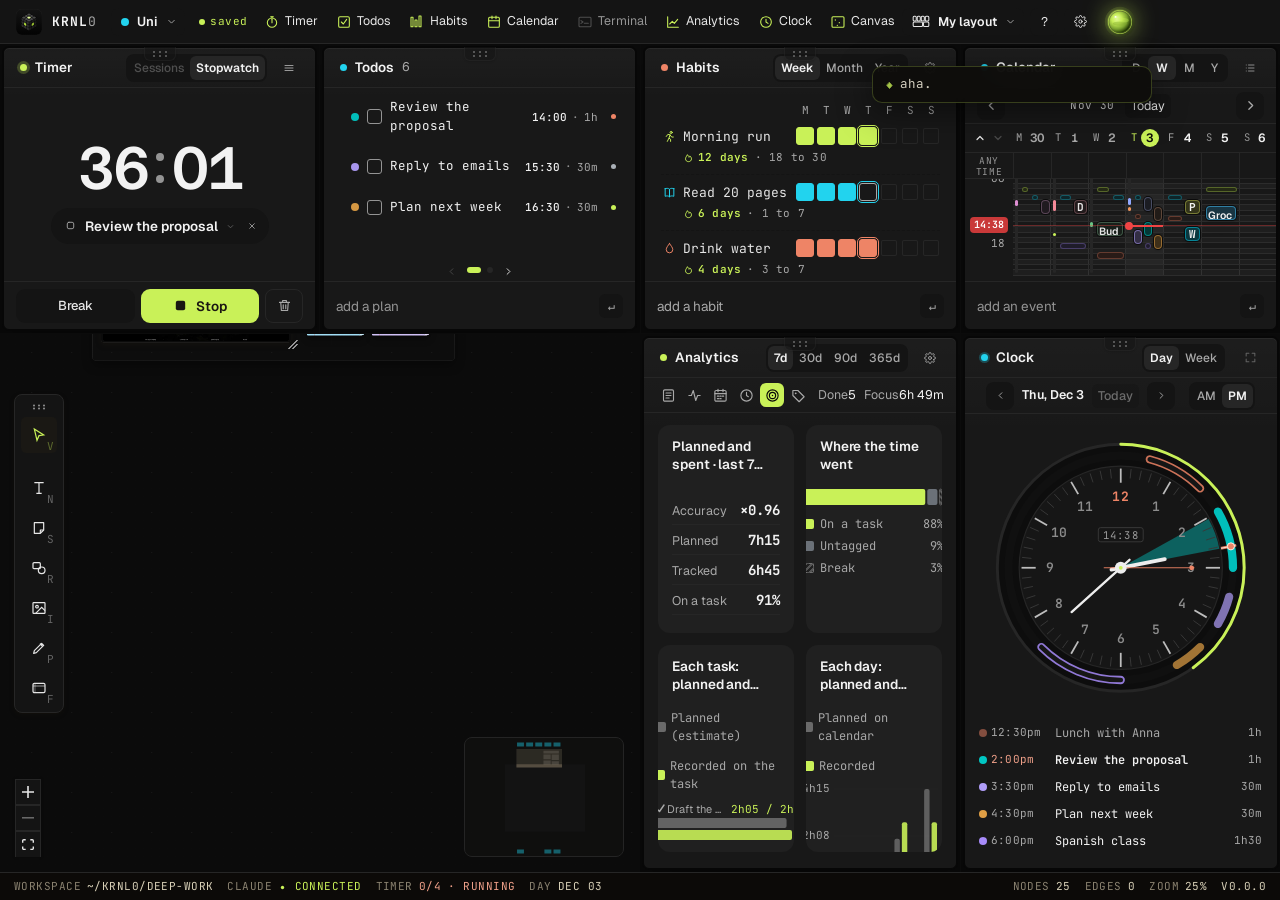
==== commit 0831639d: "Merge pull request #2 from theMindDeveloper/fix/radio-no-settings Radio window: hide the settings ge" ====
--- a/app/index.html
+++ b/app/index.html
@@ -87,6 +87,7 @@
   }
   // the radio has its own embed; in the full app it would sit on the calendar's edge
   if (q.get('solo') === 'canvas') document.write('<style>.react-flow__minimap{display:none!important}</style>');
+  if (q.get('solo') === 'radio') document.write('<style>[data-testid="ambient-radio"] button[aria-label="Settings"],[data-testid="ambient-radio"] button[title="Settings"]{display:none!important}</style>');
   if (q.get('solo') !== 'radio') document.write('<style>[data-testid="ambient-radio"]{display:none!important}</style>');
   // bare: only the part itself is painted; the page around it is see-through
   if (q.get('bare') || q.get('solo') === 'radio') document.write('<style>:root{color-scheme:normal!important}html,body,#root{background:transparent!important}</style>');
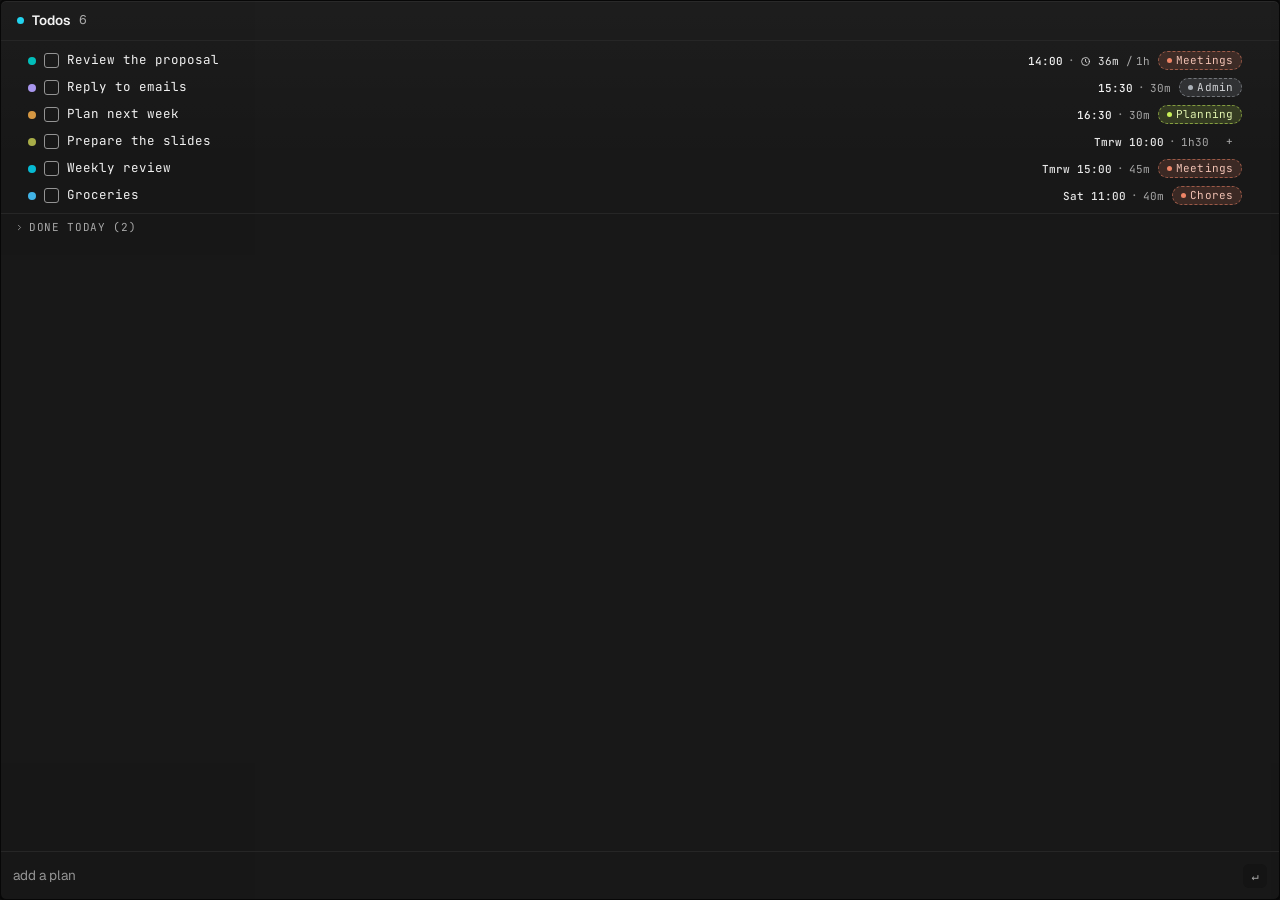
==== commit 1960168a: "Merge pull request #4 from theMindDeveloper/perf/lean-windows Lean app windows, matching pictures, e" ====
--- a/app/index.html
+++ b/app/index.html
@@ -87,7 +87,7 @@
   }
   // the radio has its own embed; in the full app it would sit on the calendar's edge
   if (q.get('solo') === 'canvas') document.write('<style>.react-flow__minimap{display:none!important}</style>');
-  if (q.get('solo') === 'radio') document.write('<style>[data-testid="ambient-radio"] button[aria-label="Settings"],[data-testid="ambient-radio"] button[title="Settings"]{display:none!important}</style>');
+  if (q.get('solo') === 'radio') document.write('<style>[data-testid="ambient-radio"] button[aria-label="Settings"],[data-testid="ambient-radio"] button[title="Settings"]{display:none!important}</style>');
   if (q.get('solo') !== 'radio') document.write('<style>[data-testid="ambient-radio"]{display:none!important}</style>');
   // bare: only the part itself is painted; the page around it is see-through
   if (q.get('bare') || q.get('solo') === 'radio') document.write('<style>:root{color-scheme:normal!important}html,body,#root{background:transparent!important}</style>');
@@ -139,8 +139,8 @@
       @media (max-width: 760px) { .bs-art { display: none; } .bs-body { padding-left: 32px; } }
       @media (prefers-reduced-motion: reduce) { .bs-step > em.wait { animation: none; } #boot-splash { transition: none; } }
     </style>
-    <script type="module" crossorigin src="./assets/app-CWTzpIjG.js"></script>
-    <link rel="stylesheet" crossorigin href="./assets/index-CkV5Oqca.css">
+    <script type="module" crossorigin src="./assets/app-PpkWspYp.js"></script>
+    <link rel="stylesheet" crossorigin href="./assets/index-CMzPPuc0.css">
   </head>
   <body>
     <div id="boot-splash" role="status" aria-live="polite" aria-label="Opening KRNL0">
--- a/app/assets/index-CMzPPuc0.css
+++ b/app/assets/index-CMzPPuc0.css
@@ -0,0 +1 @@
+:root{--paper: #ebe1c2;--paper-2: #ddd0a7;--paper-3: #cbba85;--node-bg: #f6efd0;--ink: #1a1612;--ink-2: #38302a;--ink-3: #554b38;--ink-4: #5f5541;--acid: #c9f158;--acid-glow: #d8ff6e;--acid-faint: rgba(201, 241, 88, .08);--acid-ink: #3f5c0a;--accent-on-dark: #c9f158;--spine: #5e7d1d;--spine-hot: #7ea22b;--rust: #c8553d;--rust-deep: #a83e2a;--plum: #6b4ea8;--cyan: #22d3ee;--cyan-glow: #67e8f9;--purple: #a78bfa;--amber: #d9a55a;--rose: #c87080;--teal: #5fa3a8;--lilac: #9c8ec4;--sand: #b8a17a;--moss: #7a8f5a;--planned: #4a7d22;--term-bg: #0c0a08;--term-bg-2: #15110d;--term-fg: #d4cfc0;--term-dim: #6b6354;--term-acid: #c9f158;--term-rust: #e87a5f;--grid: rgba(26, 22, 16, .22);--grid-strong: rgba(26, 22, 16, .4);--grid-minor: 32px;--grid-major: 160px;--radius: 6px;--radius-lg: 10px;--shadow-1: 0 1px 0 rgba(60,40,18,.05), 0 2px 6px rgba(60,40,18,.09);--shadow-2: 0 2px 0 rgba(60,40,18,.06), 0 10px 28px rgba(60,40,18,.14);--shadow-glow: 0 0 0 1px var(--acid), 0 0 24px rgba(201,241,88,.25);--frame-edge: rgba(60, 50, 30, .45);--frame-bg: linear-gradient(180deg, rgba(60,50,30,.06) 0%, rgba(60,50,30,.1) 100%);--frame-shadow: 0 2px 6px rgba(60,50,30,.1), 0 10px 24px rgba(60,50,30,.12), inset 0 1px 0 rgba(255,255,255,.45);--btn-primary-bg: #1a1612;--btn-primary-bg-hover: #2a261e;--btn-primary-fg: var(--acid);--btn-primary-ring: rgba(201,241,88,.45);--font-mono: "JetBrains Mono", ui-monospace, monospace;--font-sans: "JetBrains Mono", "Geist", ui-monospace, ui-sans-serif, system-ui, sans-serif;--font-serif: "Instrument Serif", Georgia, serif;--font-read: "Geist", ui-sans-serif, system-ui, -apple-system, "Segoe UI", sans-serif;--font-clock: "Azeret Mono", "JetBrains Mono", ui-monospace, monospace;--ink-on-bright: #0a0908;--orb-size: 56px;--edge-pulse-duration: .6s;--orb-breathe-duration: 6s;--spawn-duration: .2s}[data-theme=dark]{--paper: #131210;--paper-2: #1f1d18;--paper-3: #2f2b24;--node-bg: #1c1a13;--ink: #f4efe2;--ink-2: #ddd6c6;--ink-3: #b3aa94;--ink-4: #8f8572;--acid-ink: var(--acid);--spine: #7ea22b;--spine-hot: #a8d244;--rust: #ee8466;--rust-deep: #d05f47;--planned: #8fd05c;--term-bg: #05040a;--term-bg-2: #0a0812;--grid: rgba(240, 235, 221, .09);--grid-strong: rgba(240, 235, 221, .18);--frame-edge: rgba(212, 207, 192, .18);--frame-bg: linear-gradient(180deg, rgba(255,255,255,.012) 0%, rgba(0,0,0,.02) 100%);--frame-shadow: inset 0 1px 0 rgba(255,255,255,.04);--btn-primary-bg: var(--acid);--btn-primary-bg-hover: var(--acid-glow);--btn-primary-fg: #1a1612;--btn-primary-ring: rgba(201,241,88,.45)}[data-vibe=noir]{--paper: #ebe9e4;--paper-2: #d8d6d0;--paper-3: #b4b2ac;--node-bg: #f6f5f1;--ink: #0a0a0a;--ink-2: #1d1d1d;--ink-3: #555555;--ink-4: #888888;--acid: #fafaf6;--acid-glow: #ffffff;--rust: #0a0a0a;--rust-deep: #0a0a0a;--spine: #0a0a0a;--spine-hot: #0a0a0a;--grid: rgba(0, 0, 0, .05);--grid-strong: rgba(0, 0, 0, .1);--radius: 0;--radius-lg: 0}[data-vibe=noir][data-theme=dark]{--paper: #0a0a0a;--paper-2: #161616;--paper-3: #2c2c2c;--node-bg: #131313;--ink: #fafaf6;--ink-2: #d4d4d0;--ink-3: #888888;--ink-4: #555555;--rust: #fafaf6;--rust-deep: #fafaf6;--spine: #fafaf6;--spine-hot: #fafaf6;--grid: rgba(255, 255, 255, .05);--grid-strong: rgba(255, 255, 255, .1)}[data-contrast=high]{--paper: #ffffff;--paper-2: #f0f0f0;--paper-3: #cccccc;--ink: #000000;--ink-2: #1a1a1a;--ink-3: #333333;--ink-4: #555555}[data-theme=dark][data-contrast=high]{--paper: #000000;--paper-2: #111111;--paper-3: #333333;--ink: #ffffff;--ink-2: #e6e6e6;--ink-3: #cccccc;--ink-4: #999999}@media (prefers-reduced-motion: reduce){:root{--edge-pulse-duration: 0ms;--orb-breathe-duration: 0ms;--spawn-duration: 0ms}}[data-motion=reduced]{--edge-pulse-duration: 0ms;--orb-breathe-duration: 0ms;--spawn-duration: 0ms}@keyframes ai-float{0%,to{transform:translateY(0) rotate(-1deg)}33%{transform:translateY(-5px) rotate(1deg)}66%{transform:translateY(-3px) rotate(-.5deg)}}@keyframes ai-ring{0%{transform:scale(1);opacity:.6}to{transform:scale(2.2);opacity:0}}@keyframes marching-ants{to{stroke-dashoffset:-22}}.task-flow-edge{animation:marching-ants 1.2s linear infinite}@keyframes ai-swirl{0%{transform:rotate(0)}to{transform:rotate(360deg)}}@keyframes ai-dot{0%,80%,to{opacity:.2;transform:translateY(0)}40%{opacity:1;transform:translateY(-3px)}}@keyframes ai-pulse{0%,to{opacity:1;transform:scale(1)}50%{opacity:.4;transform:scale(.8)}}@keyframes ai-panel-in{0%{opacity:0;transform:translateY(10px) scale(.96)}to{opacity:1;transform:translateY(0) scale(1)}}@keyframes orb-drop-settle{0%{transform:translateY(-6px)}30%{transform:translateY(10px)}60%{transform:translateY(-3px)}to{transform:translateY(0)}}@keyframes clock-arc-pulse{0%,to{filter:drop-shadow(0 0 4px currentColor)}50%{filter:drop-shadow(0 0 10px currentColor)}}@keyframes clock-now-pulse{0%,to{transform:scale(1);opacity:1}50%{transform:scale(1.12);opacity:.85}}@keyframes krnl-time-picker-in{0%{opacity:0;transform:translateY(4px) scale(.98)}to{opacity:1;transform:translateY(0) scale(1)}}@keyframes clock-sec-sweep{0%{transform:rotate(-90deg)}to{transform:rotate(270deg)}}@keyframes cal-cell-confirm{0%{box-shadow:0 0 #c9f1588c}to{box-shadow:0 0 0 14px #c9f15800}}@keyframes pomo-blink{50%{opacity:.3}}@keyframes vapor-rise{0%{transform:translateY(0) scale(1);opacity:0}10%{opacity:.9}90%{opacity:.5}to{transform:translateY(-180px) scale(.6);opacity:0}}.pomo-vapor-tube{background:linear-gradient(180deg,#ffffff8c,#d6c99e59 60%,#ad9a6c4d);border:1.5px solid var(--ink-3);box-shadow:inset 3px 0 #ffffff8c,inset -3px 0 #6e5a372e}[data-theme=dark] .pomo-vapor-tube{background:linear-gradient(180deg,#ffffff05,#0000002e);box-shadow:inset 3px 0 #ffffff0d,inset -3px 0 #0000002e,0 12px 32px #00000059}*,*:before,*:after{box-sizing:border-box;margin:0;padding:0}body{background:var(--paper);color:var(--ink);font-family:var(--font-sans);font-size:14px;line-height:1.5;font-weight:400;overflow:hidden;-webkit-user-select:none;user-select:none;-webkit-font-smoothing:antialiased;-moz-osx-font-smoothing:grayscale}strong,b,h1,h2,h3,h4,h5,h6{font-weight:700}.xterm,.xterm *,.term-body,.term-body *{font-weight:400!important}*::-webkit-scrollbar{width:6px;height:6px}*::-webkit-scrollbar-track{background:transparent}*::-webkit-scrollbar-thumb{background:var(--paper-3);border-radius:3px;transition:background .12s}*::-webkit-scrollbar-thumb:hover{background:var(--ink-3)}*::-webkit-scrollbar-corner{background:transparent}*{scrollbar-width:thin;scrollbar-color:var(--paper-3) transparent}.term-body *::-webkit-scrollbar-thumb,[data-term] *::-webkit-scrollbar-thumb{background:var(--term-dim)}.term-body *::-webkit-scrollbar-thumb:hover,[data-term] *::-webkit-scrollbar-thumb:hover{background:var(--term-fg)}.clock-day-btn{-webkit-appearance:none;-moz-appearance:none;appearance:none;display:inline-flex;align-items:center;justify-content:center;min-width:22px;height:22px;padding:0 7px;border-radius:999px;border:1px solid transparent;background:var(--paper-2);color:var(--ink-2);font:inherit;font-size:13px;line-height:1;cursor:pointer;-webkit-user-select:none;user-select:none;transition:background .12s,color .12s,border-color .12s,box-shadow .12s}.clock-day-btn:hover{background:var(--paper-3);color:var(--ink)}.clock-day-btn:focus-visible{outline:none;box-shadow:0 0 0 2px var(--rust)}.clock-day-today{font-size:11px;font-weight:600;letter-spacing:.08em;text-transform:uppercase;padding:0 10px}.clock-day-today[data-state=other]{background:var(--rust);color:var(--ink-on-bright)}.clock-day-today[data-state=other]:hover{background:var(--rust-deep);color:var(--ink-on-bright)}.clock-day-today:disabled{cursor:default;opacity:.55}.clock-day-today:disabled:hover{background:var(--paper-2);color:var(--ink-2)}.clock-day-chip{display:inline-flex;align-items:center;height:22px;padding:0 10px;border-radius:999px;background:var(--paper-2);color:var(--ink);border:1px solid transparent;font:inherit;font-size:11px;letter-spacing:.04em;white-space:nowrap;cursor:default;-webkit-user-select:none;user-select:none}.clock-day-chip[data-state=other]{border-color:var(--rust)}.task-check{flex-shrink:0;width:15px;height:15px;border-radius:3px;padding:0;margin-top:2px;cursor:pointer;display:grid;place-items:center;background:transparent;border:1.5px solid var(--ink-4);transition:background .12s,border-color .12s}.task-check:hover{border-color:var(--ink-3)}.task-check--done{background:var(--acid);border-color:var(--acid)}.task-check__mark{font-size:11px;font-weight:800;line-height:1;color:var(--ink-on-bright)}[data-theme=dark] .task-check--done{background:#0a0908;border-color:var(--acid);box-shadow:0 0 6px #c9f15859}[data-theme=dark] .task-check--done .task-check__mark{color:var(--acid);text-shadow:0 0 4px rgba(201,241,88,.5)}.task-check--pop{animation:krnl-check-pop .42s cubic-bezier(.32,.72,0,1) 1}@keyframes krnl-check-pop{0%{transform:scale(.6);box-shadow:0 0 #c9f1588c}55%{transform:scale(1.18);box-shadow:0 0 0 7px #c9f1582e}to{transform:scale(1);box-shadow:0 0 0 10px #c9f15800}}@media (prefers-reduced-motion: reduce){.task-check--pop{animation:none}}.task-done-burst{position:absolute;left:50%;top:50%;width:0;height:0;pointer-events:none}.task-done-burst i{position:absolute;left:-2px;top:-2px;width:4px;height:4px;border-radius:1px;background:var(--acid);animation:krnl-done-burst .56s cubic-bezier(.22,1,.36,1) 1 both}@keyframes krnl-done-burst{0%{transform:rotate(var(--a)) translate(4px) scale(1);opacity:1}to{transform:rotate(var(--a)) translate(20px) scale(.4);opacity:0}}.task-done-card--celebrate{animation:krnl-done-glow .9s ease-out 1}@keyframes krnl-done-glow{0%{box-shadow:0 0 #c9f15800,var(--shadow-1)}25%{box-shadow:0 0 0 3px #c9f15859,0 0 22px #c9f15859}to{box-shadow:0 0 #c9f15800,var(--shadow-1)}}@media (prefers-reduced-motion: reduce){.task-done-burst{display:none}.task-done-card--celebrate{animation:none}}[data-motion=reduced] .task-done-burst{display:none}[data-motion=reduced] .task-done-card--celebrate,[data-motion=reduced] .task-check--pop{animation:none}.krnl-hop{animation:krnl-hop .64s cubic-bezier(.32,.72,0,1) 1}@keyframes krnl-hop{0%{transform:translateY(0);box-shadow:none}30%{transform:translateY(-4px) scale(1.02);box-shadow:0 6px 16px #00000059}60%{transform:translateY(10px) scale(1.02)}to{transform:translateY(0)}}@media (prefers-reduced-motion: reduce){.krnl-hop{animation:none}}[data-motion=reduced] .krnl-hop{animation:none}.habit-cell{position:relative;flex-shrink:0;box-sizing:border-box;padding:0;border:1px solid transparent;border-radius:3px;background:var(--paper-3);cursor:default}.habit-cell--year{border-radius:1px}.habit-cell--past{opacity:.55}.habit-cell--future{background:transparent;box-shadow:inset 0 0 0 1px var(--paper-3)}.habit-cell--unscheduled{opacity:1;background:transparent;box-shadow:none;border-color:transparent;display:grid;place-items:center;cursor:default}.habit-cell--unscheduled:before{content:"×";font:600 12px/1 var(--font-mono);color:var(--ink-4)}.habit-cell--month.habit-cell--unscheduled:before{content:"";width:2px;height:2px;border-radius:50%;background:var(--ink-4)}.habit-cell--year.habit-cell--unscheduled{opacity:.15;background:var(--paper-3)}.habit-cell--year.habit-cell--unscheduled:before{content:none}.habit-cell--done{background:var(--habit-color, var(--acid));border-color:var(--habit-color, var(--acid));box-shadow:none;opacity:1}.habit-cell--done:after{content:none}.habit-cell--today{background:transparent;border-color:var(--ink-3);outline:1px solid var(--habit-color, var(--acid));outline-offset:1px;z-index:1}.habit-cell--done.habit-cell--today{background:var(--habit-color, var(--acid));border-color:var(--habit-color, var(--acid));outline:1.5px solid var(--habit-color, var(--acid));outline-offset:1px}.habit-cell--year.habit-cell--today{outline:none;border-color:var(--habit-color, var(--acid))}.habit-cell--interactive{cursor:pointer}button.habit-cell{-webkit-appearance:none;-moz-appearance:none;appearance:none;outline-color:var(--habit-color, var(--acid))}input[type=number]{-moz-appearance:textfield}input[type=number]::-webkit-inner-spin-button,input[type=number]::-webkit-outer-spin-button{-webkit-appearance:none;margin:0}.krnl-stepper-btn{flex:1;background:transparent;border:none;cursor:pointer;color:var(--ink-4);font-size:5.5px;line-height:1;padding:0;display:flex;align-items:center;justify-content:center;transition:background 80ms,color 80ms;-webkit-user-select:none;user-select:none}.krnl-stepper-btn:hover{background:var(--paper-3);color:var(--ink-2)}.krnl-stepper-btn:active{background:var(--paper-2)}.habit-year-grid{contain:layout style paint}.habit-year-row{contain:layout style}::view-transition-old(root),::view-transition-new(root){animation:none;mix-blend-mode:normal}:root[data-look-switching]::view-transition-new(root){animation:krnl-look-reveal .56s cubic-bezier(.32,.72,0,1) both}@keyframes krnl-look-reveal{0%{clip-path:circle(0 at var(--krnl-vt-x, 50%) var(--krnl-vt-y, 0))}to{clip-path:circle(var(--krnl-vt-r, 150vmax) at var(--krnl-vt-x, 50%) var(--krnl-vt-y, 0))}}.krnl-topbar-btn{transition:color .16s cubic-bezier(.32,.72,0,1),border-color .16s cubic-bezier(.32,.72,0,1),background-color .16s cubic-bezier(.32,.72,0,1),transform .12s cubic-bezier(.32,.72,0,1)}.krnl-topbar-btn:hover{color:var(--ink)!important;border-color:var(--ink-4)!important;background:var(--paper-2)!important}.krnl-topbar-btn:active,.krnl-panel-toggle:active{transform:translateY(1px) scale(.98)}.krnl-topbar-btn:focus-visible{outline:2px solid var(--rust);outline-offset:2px}@media (prefers-reduced-motion: reduce){.krnl-topbar-btn,.krnl-panel-toggle{transition:none}.krnl-topbar-btn:active,.krnl-panel-toggle:active{transform:none}}.krnl-live-badge{animation:krnl-live-breathe 3.2s cubic-bezier(.45,0,.55,1) infinite}@keyframes krnl-live-breathe{0%,to{opacity:1}50%{opacity:.75}}@media (prefers-reduced-motion: reduce){.krnl-live-badge{animation:none}}select option{background:var(--paper);color:var(--ink)}[data-theme=dark] select{color-scheme:dark}.krnl-close-btn{width:28px;height:28px;flex-shrink:0;display:grid;place-items:center;padding:0;border:none;border-radius:8px;background:transparent;color:var(--close-c, var(--ink-3));cursor:pointer;transition:color .12s,background .12s}.krnl-close-btn:hover{color:var(--close-c-hover, var(--ink));background:color-mix(in srgb,currentColor 10%,transparent)}.krnl-close-btn:focus-visible{outline:2px solid var(--acid);outline-offset:1px}:root{--task-1: oklch(.6 .15 12);--task-2: oklch(.6 .15 152);--task-3: oklch(.6 .15 292);--task-4: oklch(.6 .15 72);--task-5: oklch(.6 .15 212);--task-6: oklch(.6 .15 352);--task-7: oklch(.6 .15 132);--task-8: oklch(.6 .15 272);--task-9: oklch(.6 .15 52);--task-10: oklch(.6 .15 192);--task-11: oklch(.6 .15 332);--task-12: oklch(.6 .15 112);--task-13: oklch(.6 .15 252);--task-14: oklch(.6 .15 32);--task-15: oklch(.6 .15 172);--task-16: oklch(.6 .15 312);--task-17: oklch(.6 .15 92);--task-18: oklch(.6 .15 232)}[data-theme=dark]{--task-1: oklch(.75 .13 12);--task-2: oklch(.75 .13 152);--task-3: oklch(.75 .13 292);--task-4: oklch(.75 .13 72);--task-5: oklch(.75 .13 212);--task-6: oklch(.75 .13 352);--task-7: oklch(.75 .13 132);--task-8: oklch(.75 .13 272);--task-9: oklch(.75 .13 52);--task-10: oklch(.75 .13 192);--task-11: oklch(.75 .13 332);--task-12: oklch(.75 .13 112);--task-13: oklch(.75 .13 252);--task-14: oklch(.75 .13 32);--task-15: oklch(.75 .13 172);--task-16: oklch(.75 .13 312);--task-17: oklch(.75 .13 92);--task-18: oklch(.75 .13 232)}::placeholder{color:var(--ink-3);opacity:1}.habit-cell--rest{background:repeating-linear-gradient(135deg,transparent 0 3px,color-mix(in srgb,var(--habit-color, var(--acid)) 35%,transparent) 3px 4px);box-shadow:inset 0 0 0 1px color-mix(in srgb,var(--habit-color, var(--acid)) 30%,transparent);opacity:.9}:where([data-testid^=habit-view-],[data-testid^=analytics-range-],[data-testid=week-today],[data-testid=calendar-new],[data-testid=calendar-events-list],[data-testid^=calendar-layer-],[data-testid=clock-week-toggle],[data-testid=clock-dial-only],[data-testid^=clock-window-],[data-testid^=clock-day-],[data-testid=layout-menu],[data-testid=topbar-canvas-switcher],[data-testid^=pomo-mode-],[data-testid=week-prev],[data-testid=week-next],[data-testid^=ambient-radio-preset-],[data-testid=topbar-settings],[data-testid=pomo-tag-select],[data-testid=habit-add-input]){min-height:24px;box-sizing:border-box}:where(.task-check,[data-testid^=todo-plan-],[data-testid=pomo-gear],[data-habit-gear],[data-testid=pomo-log-toggle],[aria-label^="Earlier hours"],[aria-label^="Later hours"],[data-testid=clock-window-swap],[data-testid^=todo-when-],[data-testid^=todo-due-],[data-testid=task-calendar-grip],[data-testid^=todo-tag-]){position:relative}:is(.task-check,[data-testid^=todo-plan-],[data-testid=pomo-gear],[data-habit-gear],[data-testid=pomo-log-toggle],[aria-label^="Earlier hours"],[aria-label^="Later hours"],[data-testid=clock-window-swap],[data-testid=task-calendar-grip]):after{content:"";position:absolute;top:-7px;right:-7px;bottom:-7px;left:-7px}:is([data-testid^=todo-when-],[data-testid^=todo-due-],[data-testid^=todo-tag-]):after{content:"";position:absolute;top:-6px;right:-2px;bottom:-6px;left:-2px}.station-drag-handle:after{content:"";position:absolute;top:-6px;right:-8px;bottom:-6px;left:-8px}.react-flow__handle:after{content:"";position:absolute;top:-6px;right:-6px;bottom:-6px;left:-6px}.react-flow__handle-left:after{right:50%}.react-flow__handle-right:after{left:50%}.react-flow__handle-top:after{bottom:50%}.react-flow__handle-bottom:after{top:50%}[data-testid=topbar] :is(button,a,input,select,textarea,[role=button],[role=menu],[role=menuitem],[role=radiogroup],[role=tablist],[role=dialog],[data-no-drag]){-webkit-app-region:no-drag}:where(button,[role=button],[role=tab],[role=menuitem],[role=option],.task-tag):where(:not(:has(div,p,[class*=hint],[class*=desc])):not([data-wrap])){white-space:nowrap}.react-flow .react-flow__pane.selection{cursor:default}[data-ui-mode=easy] .react-flow__handle{display:none!important}.react-flow__handle{width:12px;height:12px;background:transparent;border:none}.react-flow__handle:before{content:"";position:absolute;left:50%;top:50%;width:7px;height:7px;margin:-3.5px 0 0 -3.5px;box-sizing:border-box;border-radius:50%;background:var(--paper);border:1.25px solid var(--ink-3);opacity:0;transform:scale(.6);transition:opacity .14s ease,transform .14s ease,background .12s ease;pointer-events:none}.react-flow__node:hover .react-flow__handle:before,.react-flow__node.selected .react-flow__handle:before,.react-flow__handle.connectingfrom:before,.react-flow__handle.connectingto:before,.react-flow__handle:hover:before{opacity:.85;transform:none}.react-flow__handle:hover:before,.react-flow__handle.connectingto:before,.react-flow__handle.connectingfrom:before{background:var(--acid);border-color:var(--acid);opacity:1}.react-flow__node[data-calendar-carry] .react-flow__handle:before{opacity:0!important}.react-flow__node[data-calendar-carry] .react-flow__handle,.react-flow__node[data-over-calendar] .react-flow__handle{pointer-events:none}@media (prefers-reduced-motion: reduce){.react-flow__handle:before{transition:none}}.krnl-kind-image .react-flow__handle,.krnl-kind-text .react-flow__handle,.krnl-kind-frame .react-flow__handle{opacity:0!important;transition:opacity .16s ease}.krnl-kind-image:hover .react-flow__handle,.krnl-kind-image.selected .react-flow__handle,.krnl-kind-image .react-flow__handle:hover,.krnl-kind-text:hover .react-flow__handle,.krnl-kind-text.selected .react-flow__handle,.krnl-kind-text .react-flow__handle:hover,.krnl-kind-frame:hover .react-flow__handle,.krnl-kind-frame.selected .react-flow__handle,.krnl-kind-frame .react-flow__handle:hover{opacity:.85!important}.react-flow__edge-path{stroke-width:1.5}@keyframes krnl-task-flow-dash{0%{stroke-dashoffset:22}to{stroke-dashoffset:0}}.react-flow__edge-task-flow path.react-flow__edge-path{animation:krnl-task-flow-dash 1.6s linear infinite;filter:drop-shadow(0 0 4px rgba(103,232,249,.55))}.react-flow__edge-task-flow path.react-flow__edge-path:hover{filter:drop-shadow(0 0 10px rgba(154,237,246,.9))}.react-flow__node.dragging{cursor:grabbing}.react-flow__node.krnl-mother{transition:transform .28s cubic-bezier(.4,0,.2,1);overflow:visible}.react-flow__nodesselection,.react-flow__nodesselection-rect{display:none!important}.react-flow__node.selected{outline:none!important;box-shadow:none!important}.react-flow__node.selected.krnl-kind-pomo>div:not(.react-flow__handle),.react-flow__node.selected.krnl-kind-terminal>div:not(.react-flow__handle){box-shadow:0 0 0 2px var(--acid),0 0 16px #c9f15859!important}.react-flow__node.selected.krnl-kind-habit>div:not(.react-flow__handle){box-shadow:0 0 0 2px var(--rust),0 0 16px #c8553d59!important}.react-flow__node.selected.krnl-kind-todo>div:not(.react-flow__handle),.react-flow__node.selected.krnl-kind-habit--lane>div:not(.react-flow__handle),.react-flow__node.selected.krnl-kind-todo--task>div:not(.react-flow__handle){box-shadow:0 0 0 2px var(--cyan),0 0 16px #22d3ee59!important}.react-flow__node.selected.krnl-kind-todo--task>div[data-active=true]:not(.react-flow__handle){box-shadow:0 0 0 2px var(--acid),0 0 16px #c9f15873!important}.react-flow__minimap{width:160px;height:120px;background:var(--paper-2);opacity:.94;border:1px solid var(--paper-3);border-radius:8px;overflow:hidden}.react-flow__controls button{background:var(--paper-2);color:var(--ink-2);border:1px solid var(--paper-3)}.react-flow__controls button:hover{background:var(--paper-3)}.react-flow__controls button svg{fill:var(--ink-2)}.react-flow__pane{cursor:default}@keyframes krnl-frame-bump-ring{0%{box-shadow:inset 0 1px #ffffff0a,0 0 #e87a5f00}35%{box-shadow:inset 0 1px #ffffff0a,0 0 0 2px #e87a5f8c,0 0 14px #e87a5f40}to{box-shadow:inset 0 1px #ffffff0a,0 0 #e87a5f00}}.react-flow__node.krnl-kind-frame[data-bump="1"]>div:not(.react-flow__handle){animation:krnl-frame-bump-ring .28s ease-out;border-color:#e87a5f8c!important}@keyframes krnl-today-pulse{0%,to{opacity:.72}50%{opacity:1}}.krnl-month-cell--today{background:color-mix(in srgb,var(--acid) 14%,transparent)!important;box-shadow:inset 0 0 0 1px color-mix(in srgb,var(--acid) 70%,transparent)}.krnl-month-cell--today .krnl-month-cell__day{color:#1a1814!important;background:var(--acid);border-radius:3px;padding:1px 3px;align-self:flex-end}.krnl-calendar-cell[data-drop-target=true],.krnl-month-cell[data-drop-target=true]{background:#a6ff001a;box-shadow:inset 0 0 0 1px var(--acid);transform:scale(.98);transition:transform 80ms ease,background 80ms ease}.krnl-week-grid{scrollbar-width:thin;scrollbar-color:var(--ink-3) var(--paper-2)}.krnl-week-grid::-webkit-scrollbar{width:8px}.krnl-week-grid::-webkit-scrollbar-track{background:var(--paper-2);border-radius:4px}.krnl-week-grid::-webkit-scrollbar-thumb{background:var(--ink-3);border-radius:4px;border:1px solid var(--paper-2)}.krnl-week-grid::-webkit-scrollbar-thumb:hover{background:var(--ink-2)}@keyframes krnl-drop-flash{0%{background:var(--acid)}to{background:transparent}}.calendar-cell--just-dropped{animation:krnl-drop-flash .24s ease-out}.krnl-pointer-held iframe{pointer-events:none!important}.cal-block:after{content:"";position:absolute;top:0;right:0;bottom:0;left:0;border-radius:inherit;background:var(--ink);opacity:0;pointer-events:none}.cal-block:hover:after{opacity:.06}body.cal-resizing .cal-block:hover:after,body.cal-resizing .cal-event.is-hot:after{opacity:0}.cal-event:after{content:"";position:absolute;top:0;right:0;bottom:0;left:0;border-radius:inherit;background:var(--ink);opacity:0;pointer-events:none}.cal-event.is-hot:after{opacity:.06}.cal-block .cal-replan:hover{background:color-mix(in srgb,var(--rust) 14%,var(--paper))!important}.cal-letter{position:relative;z-index:1;font-family:var(--font-mono);font-size:11px;font-weight:700;line-height:14px;color:var(--ink);letter-spacing:0;pointer-events:none;white-space:nowrap}.cal-wrap{font-family:var(--font-read, var(--font-sans));font-weight:600;font-size:10.5px;line-height:12px;letter-spacing:-.01em;color:var(--ink);overflow:hidden;overflow-wrap:anywhere;white-space:normal;flex-shrink:0;pointer-events:none;position:relative;z-index:1}.cal-block[data-plan-state=missed] .cal-wrap{color:color-mix(in srgb,var(--rust) 70%,var(--ink))}.cal-block[data-plan-state=done] .cal-wrap{color:var(--ink-2)}.cal-letter--stack{writing-mode:horizontal-tb;width:1ch;white-space:normal;word-break:break-all;line-height:11px;text-align:center}.cal-block[data-plan-state=missed] .cal-letter{color:color-mix(in srgb,var(--rust) 70%,var(--ink))}.cal-block[data-plan-state=done] .cal-letter{color:var(--ink-2)}.cal-lineup{display:inline-flex;align-items:center;gap:4px;padding:0 6px;border-radius:5px;cursor:pointer;font-family:var(--font-mono);font-size:11px;white-space:nowrap;color:var(--ink);border:1px solid color-mix(in srgb,var(--acid) 50%,transparent);background:color-mix(in srgb,var(--paper) 80%,var(--acid) 20%)}.cal-lineup:hover{background:color-mix(in srgb,var(--paper) 65%,var(--acid) 35%)}.cal-unsched{display:flex;align-items:center;gap:10px;padding:9px 14px;border-radius:10px;color:var(--acid-ink, var(--acid));font-family:var(--font-mono);background:color-mix(in srgb,var(--paper) 92%,var(--acid) 8%);box-shadow:inset 0 0 0 1.5px color-mix(in srgb,var(--acid) 55%,transparent),0 6px 18px #00000059}.cal-unsched.is-hot{background:color-mix(in srgb,var(--paper) 78%,var(--acid) 22%);box-shadow:inset 0 0 0 2px var(--acid),0 6px 18px #00000059}.cal-anytime.is-hot{background:color-mix(in srgb,var(--acid) 10%,transparent)}.cal-unsched__text{display:flex;flex-direction:column;gap:1px;pointer-events:none}.cal-unsched__text b{font-size:12px;font-weight:600;color:var(--ink)}.cal-unsched__text span{font-size:11px;color:var(--ink-2)}.cal-unsched>svg{pointer-events:none;flex-shrink:0}.cal-rail{background:var(--paper-3)}[data-theme=light] .cal-rail{background:color-mix(in srgb,var(--paper-3) 45%,transparent)}.cal-live-seg{animation:cal-live-crawl 1.4s linear infinite}@keyframes cal-live-crawl{to{background-position:0 11.31px}}@media (prefers-reduced-motion: reduce){.cal-live-seg{animation:none}}.an-head{container-type:inline-size}@container (max-width: 420px){.an-chip--done{display:none}}@container (max-width: 340px){.an-chip--focus{display:none}}@container (max-width: 250px){.an-chip--streak{display:none}}@media (max-width: 1380px){.krnl-breadcrumb{display:none}}.cal-subhead{container-type:inline-size}@container (max-width: 600px){.cal-weekof{display:none}}@container (max-width: 470px){.cal-layer-label{display:none}}.cal-wl-short{display:none}@container (max-width: 470px){.cal-wl-long{display:none}.cal-wl-short{display:inline}}@container (max-width: 470px){.cal-zoom{display:none!important}}.react-flow__node[data-settling]{transition:transform .26s cubic-bezier(.2,.8,.2,1)}@media (prefers-reduced-motion: reduce){.react-flow__node[data-settling]{transition:none}}[data-motion=reduced] .react-flow__node[data-settling]{transition:none}.cal-block[data-plan-state=done]{filter:saturate(.6)}.krnl-week-grid{scrollbar-width:thin;scrollbar-color:color-mix(in srgb,var(--ink) 18%,transparent) transparent}.cal-habit{transition:transform .12s ease-out}.cal-habit:not(:disabled):active{transform:scale(.94)}.cal-habit.is-moving{z-index:6!important;transition:transform 90ms cubic-bezier(.22,1,.36,1);box-shadow:0 6px 16px -6px #0000008c!important;cursor:grabbing!important}@media (prefers-reduced-motion: reduce){.cal-habit{transition:none}.cal-habit:active{transform:none}}.cal-drop-ghost{transition:transform 90ms cubic-bezier(.22,1,.36,1),height 90ms cubic-bezier(.22,1,.36,1),width 90ms cubic-bezier(.22,1,.36,1)}.cal-drop-ghost.is-shown{animation:cal-drop-in .12s ease-out}.cal-drop-ghost-mark{position:absolute;top:5px;right:6px;color:var(--ink-2);line-height:0}.cal-drop-ghost-mark~.cal-drop-ghost-name{padding-right:14px}.cal-drop-ghost-name{display:-webkit-box;-webkit-box-orient:vertical;overflow:hidden;white-space:normal;overflow-wrap:anywhere}.cal-drop-ghost-name:empty{display:none}.cal-drop-ghost-times{font-family:var(--font-mono);font-size:10px;font-weight:600;color:var(--ink-2);white-space:nowrap;overflow:hidden;text-overflow:ellipsis;font-variant-numeric:tabular-nums}@keyframes cal-drop-in{0%{opacity:0}to{opacity:1}}.cal-block.is-carried,.cal-event.is-carried{opacity:.35}.is-landing .cal-block.is-carried,.is-landing .cal-event.is-carried{opacity:0!important;transition:none!important}.krnl-carry-box{position:fixed;left:0;top:0;width:30px;height:30px;z-index:2147483000;pointer-events:none;opacity:0;scale:.8;transition:opacity .12s ease-out,scale .12s cubic-bezier(.22,1,.36,1);filter:drop-shadow(0 5px 6px rgba(0,0,0,.45))}.krnl-carry-box .krnl-pkg{display:block;overflow:visible}.krnl-carry-box .pkg-top{fill:color-mix(in srgb,var(--carry-tone, var(--acid)) 60%,#fff)}.krnl-carry-box .pkg-left{fill:var(--carry-tone, var(--acid))}.krnl-carry-box .pkg-right{fill:color-mix(in srgb,var(--carry-tone, var(--acid)) 66%,#000)}.krnl-carry-box .pkg-tape{fill:#ffffff73}.krnl-carry-box .pkg-edge{fill:none;stroke:color-mix(in srgb,var(--carry-tone, var(--acid)) 40%,#000);stroke-width:.9;stroke-linejoin:round;stroke-linecap:round}.krnl-carry-box.is-shown{opacity:1;scale:1}.krnl-carry-box.is-unpacking{opacity:0;scale:.8}.cal-drop-rule{transition:transform 90ms cubic-bezier(.22,1,.36,1),width 90ms cubic-bezier(.22,1,.36,1)}.cal-drop-rule:after{content:"";position:absolute;left:44px;right:0;top:-.75px;height:1.5px;background:var(--ghost-tone, var(--acid));opacity:.9}.cal-drop-rule-time{position:absolute;left:0;top:-8px;height:16px;min-width:40px;box-sizing:border-box;padding:0 4px;border-radius:4px;display:inline-flex;align-items:center;justify-content:center;font-family:var(--font-mono);font-size:10px;font-weight:600;font-variant-numeric:tabular-nums;color:var(--ink-on-bright, #0a0908);background:var(--ghost-tone, var(--acid))}.cal-drop-rule.is-shown{animation:cal-drop-in .12s ease-out}.react-flow__node[data-calendar-carry]>*{transition:transform .14s cubic-bezier(.22,1,.36,1),opacity .12s ease}.react-flow__node[data-calendar-back]>*{animation:cal-drop-in .16s ease-out}.is-canvas-moving .react-flow__viewport{will-change:transform}.react-flow__node[data-over-calendar]>*{transform:scale(.04);opacity:0!important;transform-origin:var(--grab-x, 50%) var(--grab-y, 50%)}@media (prefers-reduced-motion: reduce){.cal-drop-ghost,.cal-drop-ghost.is-shown,.cal-drop-rule,.cal-drop-rule.is-shown,.krnl-carry-box,.krnl-carry-box *{animation:none!important;transition:none}.krnl-carry-box.is-unpacking{opacity:0}.react-flow__node[data-over-calendar]>*,.react-flow__node[data-calendar-carry]>*{transition:none}.react-flow__node[data-calendar-back]>*{animation:none}}@media (hover: none) and (pointer: coarse){.dock-key-hint{display:none}}[data-dock]:not([data-dock=pro]) .mother-frame__corners,[data-dock]:not([data-dock=pro]) .mother-frame__badge{display:none!important}html[data-grid=off] .react-flow__background{display:none!important}[data-dock=synthesizer] .mother-frame{border-radius:2px!important;border:0!important;box-shadow:inset 0 0 0 1px #00000073,inset 0 1px #ffffff14,inset 0 -1px #0009,0 0 0 1px #ffffff0a!important}[data-theme=dark][data-dock=synthesizer] .mother-frame{box-shadow:inset 0 0 0 1px #000000b3,inset 0 1px #ffffff0f!important}[data-dock=telemetry] .mother-frame{border-radius:3px!important;border:0!important;box-shadow:inset 0 0 0 1px #c9f1582e,inset 0 0 0 2px #00000080,0 0 0 3px #00000059,0 0 24px -6px #c9f1581f!important}[data-theme=dark][data-dock=telemetry] .mother-frame{box-shadow:inset 0 0 0 1px #c9f15838,inset 0 0 0 2px #000000d9,0 0 0 3px #0009!important}[data-dock=krnl-dock] .mother-frame{border-radius:0!important;border:0!important;background:#1a1814!important;box-shadow:0 4px 14px #0009!important;transition:none!important;color:var(--ink)}[data-dock=krnl-dock] .mother-frame:hover{box-shadow:0 4px 14px #0009!important;filter:none!important}[data-dock=krnl-dock] .mother-frame:before{content:"";position:absolute;top:0;right:0;bottom:0;left:0;pointer-events:none;z-index:10;box-shadow:inset 0 0 0 1px #0a0c08,inset 0 0 0 2px #7a7e72,inset 0 0 0 4px #4a4d44,inset 0 0 0 5px #0a0c08,inset 0 2px 0 1px #ffffff1a}[data-dock] .react-flow__node.krnl-mother>div:after,[data-dock] .react-flow__node.krnl-mother:hover>div:after{display:none!important;opacity:0!important}.dock-chassis{position:absolute;pointer-events:none;-webkit-user-select:none;user-select:none;font-family:var(--font-mono);z-index:-1}.dock-chassis svg{display:block;overflow:visible}.dock-chassis .pe{pointer-events:auto}.dock-chassis.dock-synthesizer{background:repeating-linear-gradient(90deg,rgba(0,0,0,.04) 0 1px,transparent 1px 3px),linear-gradient(180deg,#b8b3a4,#9a9484 40%,#8a857a);border-radius:6px;box-shadow:inset 0 0 0 1px #2a261e,inset 0 1px #fff6,inset 0 -2px 4px #0000002e,0 6px 14px #00000059,0 24px 48px #00000073,0 48px 90px -10px #0000008c}[data-theme=dark] .dock-chassis.dock-synthesizer{background:repeating-linear-gradient(90deg,rgba(0,0,0,.18) 0 1px,transparent 1px 3px),linear-gradient(180deg,#3a3530,#2a2620 40%,#1c1812);box-shadow:inset 0 0 0 1px #000000b3,inset 0 1px #ffffff0f,0 40px 110px -20px #000c}.md-synth-top{position:absolute;top:6px;left:6px;right:6px;height:38px;background:linear-gradient(180deg,#2a261e,#1c1813);border-radius:3px;display:flex;align-items:center;padding:0 14px;gap:16px;box-shadow:inset 0 1px #ffffff14,inset 0 -1px #00000080}.md-synth-screw{width:11px;height:11px;border-radius:50%;background:radial-gradient(circle at 32% 28%,#d8d4c6,#6a6253 38%,#2a261e 90%);box-shadow:inset 0 0 0 1px #000000b3,0 1px #ffffff14;flex-shrink:0;position:relative}.md-synth-screw:before{content:"";position:absolute;top:50%;left:50%;width:7px;height:1px;background:#1a120a;transform:translate(-50%,-50%) rotate(40deg)}.md-synth-top .brand{font-family:var(--font-mono);font-weight:700;font-size:13px;letter-spacing:.34em;color:#d4cfc0;text-shadow:0 1px 0 rgba(0,0,0,.5)}.md-synth-top .brand .n{color:var(--acid);text-shadow:0 0 6px rgba(201,241,88,.6)}.md-synth-top .model{font-family:var(--font-mono);font-size:11px;letter-spacing:.22em;color:#d4cfc0c9;text-transform:uppercase}.md-synth-top .pwr{display:flex;align-items:center;gap:6px;font-family:var(--font-mono);font-size:11px;letter-spacing:.2em;color:var(--acid);text-transform:uppercase}.md-synth-top .pwr .led{width:8px;height:8px;border-radius:50%;background:#daa23a66;box-shadow:0 0 3px #daa23a66,inset 0 0 0 1px #0006;transition:background .2s,box-shadow .2s}.md-synth-top .pwr .led.led-on{background:var(--acid);box-shadow:0 0 8px var(--acid),inset 0 0 0 1px #0006;animation:md-synth-led-pulse 1.4s ease-in-out infinite}@keyframes md-synth-led-pulse{0%,to{filter:brightness(1)}50%{filter:brightness(1.5)}}.md-synth-top .grow{flex:1}.md-synth-top .hp{font-family:var(--font-mono);font-size:11px;color:#d4cfc0b0;letter-spacing:.16em;text-transform:uppercase}.md-synth-bot{position:absolute;bottom:6px;left:6px;right:6px;height:76px;background:linear-gradient(180deg,#2a261e,#18140e);border-radius:3px;padding:10px 16px;display:flex;align-items:center;gap:18px;box-shadow:inset 0 1px #ffffff14,inset 0 -1px #0009}.md-synth-knobs{display:flex;gap:12px;align-items:center}.md-synth-knob{position:relative;width:38px;height:38px;flex-shrink:0}.md-synth-knob .body{position:absolute;top:0;right:0;bottom:0;left:0;border-radius:50%;background:radial-gradient(circle at 32% 28%,#f0eadc,#b8b1a0 30%,#6a6353 65%,#2a261e 95%);box-shadow:inset 0 0 0 1px #00000080,inset 0 1px #ffffff80,inset 0 -2px 2px #0000004d,0 2px 4px #00000080}.md-synth-knob .indicator{position:absolute;top:4px;left:50%;width:2px;height:12px;background:#1a120a;transform-origin:50% 14px;transform:translate(-50%);border-radius:1px;box-shadow:0 0 0 .5px #ffffff80}.md-synth-knob .label{position:absolute;top:calc(100% + 4px);left:50%;transform:translate(-50%);font-family:var(--font-mono);font-size:7.5px;letter-spacing:.22em;color:#d4cfc0bd;text-transform:uppercase;white-space:nowrap}.md-synth-knob .arc{position:absolute;top:-3px;right:-3px;bottom:-3px;left:-3px;pointer-events:none}.md-synth-knob .arc svg{width:100%;height:100%}.md-synth-knob .arc circle{fill:none;stroke:#d4cfc02e;stroke-width:1.5}.dock-chassis .md-synth-knob-interactive{pointer-events:auto}.md-synth-knob-interactive{cursor:pointer;transition:transform .12s ease}.md-synth-knob-interactive:hover{transform:scale(1.06)}.md-synth-knob-interactive:active{transform:scale(.96)}.md-synth-knob-interactive:focus-visible{outline:1px solid var(--acid);outline-offset:4px;border-radius:50%}.md-synth-knob-interactive .indicator,.md-synth-knob-interactive .body,.md-synth-knob-interactive .arc,.md-synth-knob-interactive .label{pointer-events:none}.md-synth-knob .arc .lit{stroke:var(--acid);filter:drop-shadow(0 0 3px rgba(201,241,88,.6))}.md-synth-vu{display:flex;flex-direction:column;gap:4px;flex-shrink:0}.md-synth-vu .row{display:flex;gap:2px;align-items:center}.md-synth-vu .row .lbl{font-family:var(--font-mono);font-size:7px;letter-spacing:.16em;color:#d4cfc0b0;width:14px;text-align:right;margin-right:4px;text-transform:uppercase}.md-synth-vu .row span:not(.lbl){width:6px;height:8px;background:#0006;border:1px solid rgba(0,0,0,.6);border-radius:.5px}.md-synth-vu .row span[data-active=true]{background:var(--acid);box-shadow:0 0 3px #c9f1588c;border-color:#00000080;transition:background .18s,box-shadow .18s}.md-synth-vu .row span[data-active=true][data-peak=true]{background:#ffd54a;box-shadow:0 0 3px #ffd54a8c}.md-synth-jacks{display:flex;gap:14px;align-items:center;flex-shrink:0}.md-synth-jack{position:relative;width:28px;display:flex;flex-direction:column;align-items:center;gap:4px}.md-synth-jack .hole{width:18px;height:18px;border-radius:50%;background:radial-gradient(circle at 50% 50%,#050402,#1a1612 60%,#2a2620);box-shadow:inset 0 0 0 1.5px #6a6253,inset 0 2px 4px #000000b3,0 1px #ffffff14;position:relative}.md-synth-jack .hole:before{content:"";position:absolute;top:4px;right:4px;bottom:4px;left:4px;border-radius:50%;background:#05030a;box-shadow:inset 0 1px 1px #000000e6}.md-synth-jack.in .hole:after{content:"";position:absolute;top:2px;right:2px;bottom:2px;left:2px;border-radius:50%;border:1.5px solid var(--acid);box-shadow:0 0 6px #c9f15880,inset 0 0 4px #c9f15866}.md-synth-jack .lbl{font-family:var(--font-mono);font-size:7px;letter-spacing:.18em;color:#d4cfc0c9;text-transform:uppercase}.md-synth-jacks .arrow{font-family:var(--font-mono);color:#c9f158d6;font-size:14px}.dock-chassis .md-synth-jack-interactive{pointer-events:auto}.md-synth-jack-interactive{border:0;background:transparent;padding:0;cursor:pointer;font-family:inherit;transition:transform .12s}.md-synth-jack-interactive:hover{transform:translateY(-1px)}.md-synth-jack-interactive:hover .hole{box-shadow:inset 0 0 0 1.5px var(--acid),inset 0 2px 4px #000000b3,0 0 8px #c9f15866}.md-synth-jack-interactive:active{transform:translateY(0)}.md-synth-jack-interactive:active .hole{box-shadow:inset 0 0 0 1.5px var(--acid),inset 0 3px 6px #000000d9}.md-synth-jack-interactive:focus-visible{outline:0}.md-synth-jack-interactive:focus-visible .lbl{color:var(--acid)}.md-synth-serial{margin-left:auto;display:flex;flex-direction:column;gap:2px;font-family:var(--font-mono);font-size:7.5px;letter-spacing:.18em;color:#d4cfc0b0;text-align:right;text-transform:uppercase}.md-synth-serial .id{color:var(--acid);text-shadow:0 0 4px rgba(201,241,88,.4)}.md-synth-serial-link{color:#d4cfc0c9;text-decoration:none;pointer-events:auto;transition:color .16s}.dock-chassis .md-synth-serial-link{pointer-events:auto}.md-synth-serial-link:hover{color:var(--acid);text-shadow:0 0 4px rgba(201,241,88,.3)}.md-synth-vu.md-synth-vu-live .row span:not(.lbl){transition:background 60ms,box-shadow 60ms}.md-synth-vu.md-synth-vu-live .row{filter:drop-shadow(0 0 4px rgba(201,241,88,.15))}.dock-chassis.dock-telemetry{background:linear-gradient(180deg,#16140e,#0a0905);border-radius:6px;box-shadow:inset 0 0 0 1px #c9f15824,inset 0 0 0 2px #00000080,inset 0 1px #ffffff0f,0 6px 14px #0006,0 24px 48px #0000008c,0 48px 100px -10px #000000b3,0 0 0 1px #00000080}.dock-chassis.dock-telemetry:before{content:"";position:absolute;top:0;right:0;bottom:0;left:0;background:repeating-linear-gradient(180deg,transparent 0 2px,rgba(201,241,88,.022) 2px 3px);border-radius:inherit;pointer-events:none;mix-blend-mode:screen}.dock-chassis.dock-telemetry:after{content:"";position:absolute;top:0;right:0;bottom:0;left:0;pointer-events:none;background:linear-gradient(90deg,var(--acid) 0 12px,transparent 12px) top left / 12px 1px no-repeat,linear-gradient(180deg,var(--acid) 0 12px,transparent 12px) top left / 1px 12px no-repeat,linear-gradient(270deg,var(--acid) 0 12px,transparent 12px) top right / 12px 1px no-repeat,linear-gradient(180deg,var(--acid) 0 12px,transparent 12px) top right / 1px 12px no-repeat,linear-gradient(90deg,var(--acid) 0 12px,transparent 12px) bottom left / 12px 1px no-repeat,linear-gradient(0deg,var(--acid) 0 12px,transparent 12px) bottom left / 1px 12px no-repeat,linear-gradient(270deg,var(--acid) 0 12px,transparent 12px) bottom right / 12px 1px no-repeat,linear-gradient(0deg,var(--acid) 0 12px,transparent 12px) bottom right / 1px 12px no-repeat;opacity:.85;filter:drop-shadow(0 0 4px rgba(201,241,88,.5))}html:not([data-theme=dark]) .dock-chassis.dock-telemetry{background:linear-gradient(180deg,#fff8dceb,#e6d7aaeb);box-shadow:inset 0 0 0 1px #5e7d1d40,inset 0 1px #ffffff8c,inset 0 -1px #3c321e1a,0 6px 14px #3c321e1a,0 24px 48px #3c321e24,0 48px 100px -10px #3c321e2e}html:not([data-theme=dark]) .dock-chassis.dock-telemetry:before{background:repeating-linear-gradient(180deg,transparent 0 2px,rgba(94,125,29,.05) 2px 3px);mix-blend-mode:multiply}html:not([data-theme=dark]) .dock-chassis.dock-telemetry:after{filter:drop-shadow(0 0 3px rgba(94,125,29,.5))}html:not([data-theme=dark]) .md-tel-top{background:#5e7d1d2e}html:not([data-theme=dark]) .md-tel-cell{background:#fffae6f2;box-shadow:inset 0 1px #fff9}html:not([data-theme=dark]) .md-tel-cell .k{color:#231e12d9}html:not([data-theme=dark]) .md-tel-cell .k .num{background:#5e7d1d38;color:#2f4012}html:not([data-theme=dark]) .md-tel-cell .v{color:#2f4012;text-shadow:none}html:not([data-theme=dark]) .md-tel-cell .v.rust{color:#8a2f1c;text-shadow:none}html:not([data-theme=dark]) .md-tel-cell .sub{color:#231e12b3}html:not([data-theme=dark]) .md-tel-wave .grid{background-image:linear-gradient(rgba(94,125,29,.1) 1px,transparent 1px),linear-gradient(90deg,rgba(94,125,29,.1) 1px,transparent 1px)}.md-tel-wave-line{stroke:var(--acid);filter:drop-shadow(0 0 3px rgba(201,241,88,.6))}html:not([data-theme=dark]) .md-tel-wave-line{stroke:#2f4012;filter:drop-shadow(0 0 1px rgba(47,64,18,.3))}html:not([data-theme=dark]) .md-tel-bars span{background:var(--spine);box-shadow:0 0 3px #5e7d1d80}html:not([data-theme=dark]) .md-tel-bars span[data-on=false]{background:#5e7d1d26;box-shadow:none}html:not([data-theme=dark]) .md-tel-gauge .track{background:#5e7d1d1a;border-color:#5e7d1d4d}html:not([data-theme=dark]) .md-tel-gauge .track:before{background:linear-gradient(90deg,var(--rust) 0%,var(--spine) 60%,var(--spine) 100%);box-shadow:0 0 4px #5e7d1d66}html:not([data-theme=dark]) .md-tel-gauge .ticks{color:#3c321ec9}html:not([data-theme=dark]) .md-tel-bot{background:#fffae6eb;border-color:#5e7d1d40}html:not([data-theme=dark]) .md-tel-bays{background:#5e7d1d14}html:not([data-theme=dark]) .md-tel-bay{background:#fffae6b3;border-color:#5e7d1d4d}html:not([data-theme=dark]) .md-tel-bay:before{background:var(--spine);box-shadow:0 0 4px #5e7d1d80}html:not([data-theme=dark]) .md-tel-bay .id{color:#231e12bf}html:not([data-theme=dark]) .md-tel-bay .name{color:#2f4012;text-shadow:none}html:not([data-theme=dark]) .md-tel-bay.warn .name{color:#8a2f1c;text-shadow:none}html:not([data-theme=dark]) .md-tel-bay .meter{background:#5e7d1d2e}html:not([data-theme=dark]) .md-tel-bay .meter:before{background:#2f4012;box-shadow:0 0 3px #5e7d1d4d}html:not([data-theme=dark]) .md-tel-bay .bay-metric{color:#2f4012;text-shadow:none}html:not([data-theme=dark]) .md-tel-bay .bay-metric .bay-sub{color:#231e12b3}html:not([data-theme=dark]) .md-tel-bay-interactive:hover{border-color:var(--spine);box-shadow:0 0 10px #5e7d1d33}html:not([data-theme=dark]) .md-tel-log{border-left-color:#5e7d1d33;color:#231e12cc}html:not([data-theme=dark]) .md-tel-log .head{color:#2f4012}html:not([data-theme=dark]) .md-tel-log .row .ts{color:#2f4012}html:not([data-theme=dark]) .md-tel-side{border-left-color:#5e7d1d33}html:not([data-theme=dark]) .md-tel-side .head{color:#2f4012}html:not([data-theme=dark]) .md-tel-side .big{color:#2f4012;text-shadow:none}html:not([data-theme=dark]) .md-tel-side .row{color:#231e12cc}html:not([data-theme=dark]) .md-tel-credit{color:#2f4012}html:not([data-theme=dark]) .md-tel-credit:hover{text-shadow:0 0 4px rgba(94,125,29,.3)}html:not([data-theme=dark])[data-dock=telemetry] .mother-frame{box-shadow:inset 0 0 0 1px #5e7d1d4d,inset 0 0 0 2px #ffffff73,0 0 0 3px #3c321e1a,0 0 24px -6px #5e7d1d2e!important}.md-tel-top{position:absolute;top:6px;left:6px;right:6px;height:64px;display:grid;grid-template-columns:1.1fr 2.2fr 1.3fr 1.1fr 1fr;gap:1px;background:#c9f1581f;padding:1px;border-radius:3px}.md-tel-cell{background:#0a0805;padding:8px 12px;display:flex;flex-direction:column;justify-content:center;position:relative;overflow:hidden}.md-tel-cell .k{font-size:7.5px;letter-spacing:.22em;color:#d4cfc0bd;text-transform:uppercase;display:flex;gap:6px}.md-tel-cell .k .num{background:#c9f15826;color:var(--acid);padding:0 4px;border-radius:1px;letter-spacing:.1em}.md-tel-cell .v{font-size:17px;color:var(--acid);letter-spacing:.06em;font-weight:500;text-shadow:0 0 6px rgba(201,241,88,.45);margin-top:4px;font-variant-numeric:tabular-nums}.md-tel-cell .v.rust{color:var(--rust);text-shadow:0 0 6px rgba(200,85,61,.5)}.md-tel-cell .v .colon{animation:tel-blink 1.05s steps(2) infinite}.md-tel-cell .v .flick{animation:tel-flick 2.4s steps(1) infinite;display:inline-block}@keyframes tel-flick{0%,92%{opacity:1}93%,96%{opacity:.3}97%,to{opacity:1}}@keyframes tel-blink{50%{opacity:.3}}.md-tel-cell .sub{font-size:7.5px;letter-spacing:.2em;color:#d4cfc0a8;margin-top:4px;text-transform:uppercase}.md-tel-wave{position:relative;padding:8px 10px!important}.md-tel-wave svg{width:100%;height:32px}.md-tel-wave .grid{position:absolute;top:0;right:0;bottom:0;left:0;background-image:linear-gradient(rgba(201,241,88,.06) 1px,transparent 1px),linear-gradient(90deg,rgba(201,241,88,.06) 1px,transparent 1px);background-size:14px 8px;pointer-events:none}.md-tel-bars{display:flex;gap:3px;align-items:flex-end;height:22px;margin-top:6px}.md-tel-bars span{width:5px;background:var(--acid);box-shadow:0 0 4px #c9f15899;border-radius:1px}.md-tel-bars span:nth-child(1){height:30%}.md-tel-bars span:nth-child(2){height:55%}.md-tel-bars span:nth-child(3){height:75%}.md-tel-bars span:nth-child(4){height:90%}.md-tel-bars span:nth-child(5){height:100%}.md-tel-bars span[data-on=false]{background:#c9f15814;box-shadow:none}.md-tel-gauge{position:relative;margin-top:4px}.md-tel-gauge .track{height:6px;background:#c9f15814;border:1px solid rgba(201,241,88,.18);border-radius:1px;overflow:hidden;position:relative}.md-tel-gauge .track:before{content:"";position:absolute;left:0;top:0;bottom:0;width:var(--fill, 72%);background:linear-gradient(90deg,var(--rust) 0%,var(--acid) 60%,var(--acid) 100%);box-shadow:0 0 6px #c9f15880;transition:width .32s ease}.md-tel-gauge .ticks{display:flex;justify-content:space-between;font-size:6.5px;color:#d4cfc0a3;letter-spacing:.1em;margin-top:2px;font-family:var(--font-mono)}.md-tel-bot{position:absolute;bottom:6px;left:6px;right:6px;height:58px;background:#0a0805;border:1px solid rgba(201,241,88,.12);border-radius:3px;display:flex;align-items:stretch;overflow:hidden}.md-tel-bays{display:flex;flex:0 0 auto;gap:2px;padding:4px 8px;background:#c9f1580a}.md-tel-bay{width:104px;display:flex;flex-direction:column;justify-content:center;padding:2px 8px;background:#00000073;border:1px solid rgba(201,241,88,.18);border-radius:2px;position:relative;overflow:hidden;line-height:1.05}.md-tel-bay:before{content:"";position:absolute;top:4px;right:6px;width:5px;height:5px;border-radius:50%;background:var(--acid);box-shadow:0 0 6px var(--acid)}.md-tel-bay.warn:before{background:var(--rust);box-shadow:0 0 6px var(--rust);animation:tel-blink 1.4s steps(2) infinite}.md-tel-bay .id{font-size:7px;letter-spacing:.18em;color:#d4cfc0bd;text-transform:uppercase;padding-right:12px;white-space:nowrap;overflow:hidden;text-overflow:ellipsis}.md-tel-bay .name{font-size:11px;letter-spacing:.06em;color:var(--acid);text-shadow:0 0 4px rgba(201,241,88,.4);text-transform:uppercase;font-weight:600;margin-top:0;white-space:nowrap;overflow:hidden;text-overflow:ellipsis}.md-tel-bay.warn .name{color:var(--rust);text-shadow:0 0 4px rgba(200,85,61,.4)}.md-tel-bay .meter{margin-top:3px;height:3px;background:#c9f1581a;border-radius:1px;overflow:hidden;position:relative}.md-tel-bay .meter:before{content:"";position:absolute;left:0;top:0;bottom:0;background:var(--acid);box-shadow:0 0 4px var(--acid)}.md-tel-bay .meter:before{width:100%;opacity:.6}.md-tel-bay.warn .meter:before{background:var(--rust);box-shadow:0 0 4px var(--rust)}.md-tel-bay .bay-metric{margin-top:1px;font-family:var(--font-mono);font-size:8px;letter-spacing:.06em;color:#c9f158d9;text-shadow:0 0 3px rgba(201,241,88,.3);white-space:nowrap;overflow:hidden;text-overflow:ellipsis}.md-tel-bay .bay-metric .bay-sub{color:#d4cfc0b0;font-size:7.5px;letter-spacing:.12em;text-transform:uppercase;margin-left:4px}.md-tel-bay.warn .bay-metric{color:var(--rust);text-shadow:0 0 3px rgba(200,85,61,.3)}.dock-chassis .md-tel-bay-interactive{pointer-events:auto}.md-tel-bay-interactive{border:1px solid rgba(201,241,88,.18);font-family:inherit;text-align:left;cursor:pointer;transition:transform .14s,border-color .14s,box-shadow .14s}.md-tel-bay-interactive:hover{transform:translateY(-1px);border-color:var(--acid);box-shadow:0 0 12px #c9f15833}.md-tel-bay-interactive:active{transform:translateY(0)}.md-tel-bay-interactive:focus-visible{outline:1px solid var(--acid);outline-offset:2px}.md-tel-log .row.tel-sev-warn{color:var(--rust)}.md-tel-log .row.tel-sev-warn .ts{color:#c8553dbf}.md-tel-credit{color:var(--acid);text-decoration:none;font-size:8.5px;letter-spacing:.06em;transition:text-shadow .16s;pointer-events:auto}.dock-chassis .md-tel-credit{pointer-events:auto}.md-tel-credit:hover{text-shadow:0 0 5px rgba(201,241,88,.5)}.md-tel-log{flex:1 1 0;min-width:0;border-left:1px solid rgba(201,241,88,.12);padding:4px 10px;display:flex;flex-direction:column;overflow:hidden;font-size:11px;line-height:1.25;letter-spacing:.04em;color:#d4cfc0bd;gap:1px}.md-tel-log .row{line-height:1.25}.md-tel-log .head{font-size:7px;letter-spacing:.24em;color:#c9f158b3;text-transform:uppercase;margin-bottom:2px}.md-tel-log .row{white-space:nowrap;overflow:hidden;text-overflow:ellipsis}.md-tel-log .row .ts{color:#c9f158d6;margin-right:6px}.md-tel-log .row .rust{color:var(--rust)}.md-tel-side{width:220px;flex-shrink:0;border-left:1px solid rgba(201,241,88,.12);padding:0 10px;display:flex;flex-direction:row;align-items:center;gap:10px;overflow:hidden}.md-tel-side .head{font-size:7px;letter-spacing:.18em;color:#c9f158b3;text-transform:uppercase;white-space:nowrap;flex-shrink:0}.md-tel-side .big{font-size:14px;line-height:1;color:var(--acid);letter-spacing:.02em;text-shadow:0 0 5px rgba(201,241,88,.45);white-space:nowrap;flex-shrink:0}.md-tel-side .row{display:flex;flex-direction:row;align-items:center;gap:6px;font-size:7.5px;color:#d4cfc0c9;letter-spacing:.06em;white-space:nowrap;min-width:0;flex:1;justify-content:flex-end}.md-tel-side .row>span:first-child{flex-shrink:0;text-transform:uppercase}.md-tel-side .row .md-tel-credit{font-size:7.5px;letter-spacing:.02em;overflow:hidden;text-overflow:ellipsis;min-width:0}.md-tel-side .row .pip{width:6px;height:6px;border-radius:50%;background:var(--acid);box-shadow:0 0 4px var(--acid);align-self:center}.krnl-swap-btn{width:36px;height:36px;border:0;background:transparent;padding:0;cursor:pointer;display:grid;place-items:center;transition:opacity .18s ease,transform .16s ease}.krnl-swap-btn__halo{position:absolute;top:-4px;right:-4px;bottom:-4px;left:-4px;border-radius:50%;background:radial-gradient(circle,rgba(201,241,88,.22) 0%,transparent 65%);opacity:0;pointer-events:none;transition:opacity .18s ease}.krnl-swap-btn__disc{position:relative;width:28px;height:28px;border-radius:50%;display:grid;place-items:center;background:linear-gradient(180deg,#2a261e,#14110d);border:1px solid rgba(201,241,88,.3);color:var(--acid);box-shadow:0 2px 6px #00000059,0 6px 14px #0003,inset 0 1px #ffffff14;transition:transform .16s ease,border-color .16s ease,box-shadow .16s ease}.krnl-swap-btn:hover .krnl-swap-btn__disc{transform:scale(1.1) rotate(180deg);border-color:var(--acid);box-shadow:0 2px 8px #0006,0 10px 20px #00000047,0 0 0 1px var(--acid),inset 0 1px #ffffff1f}.krnl-swap-btn:hover .krnl-swap-btn__halo{opacity:1}.krnl-swap-btn:active .krnl-swap-btn__disc{transform:scale(.95) rotate(180deg)}.krnl-swap-btn:focus-visible .krnl-swap-btn__disc{outline:0;border-color:var(--acid);box-shadow:0 0 0 2px var(--acid),0 2px 6px #00000059}.krnl-dock-style-btn{position:relative;width:36px;height:36px;display:grid;place-items:center;border-radius:6px;border:1px solid transparent;background:transparent;color:var(--ink-2);cursor:pointer;transition:background .12s,color .12s,border-color .12s,transform .12s,box-shadow .12s}.krnl-dock-style-btn:hover{background:var(--paper-3);color:var(--ink)}.krnl-dock-style-btn.is-armed{border-color:#c9f15873;color:var(--ink);box-shadow:inset 0 0 0 1px #c9f15814}.krnl-dock-style-btn.is-open{background:#1a1814;color:var(--acid);border-color:var(--acid);box-shadow:0 0 0 2px #c9f1582e}.krnl-dock-style-btn:focus-visible{outline:1px solid var(--acid);outline-offset:2px}.krnl-dock-style-btn__glyph{display:flex}.krnl-dock-style-btn__caret{position:absolute;right:2px;bottom:2px;width:6px;height:6px;opacity:.6;transition:transform .16s,opacity .16s}.krnl-dock-style-btn.is-open .krnl-dock-style-btn__caret{opacity:1;transform:rotate(180deg)}.dock-style-picker-flyout{position:fixed;width:248px;max-height:calc(100vh - 16px);overflow-y:auto;background:linear-gradient(180deg,var(--paper-2) 0%,var(--paper) 100%);border:1px solid var(--paper-3);border-radius:10px;box-shadow:0 8px 18px #3c28121a,0 24px 48px #3c28122e,inset 0 1px #ffffff8c;padding:10px;z-index:10000;font-family:var(--font-mono);animation:dsp-pop .18s cubic-bezier(.22,1,.36,1);transform-origin:left center}@keyframes dsp-pop{0%{opacity:0;transform:translateY(4px) scale(.94)}to{opacity:1;transform:translateY(0) scale(1)}}.dsp-head{display:flex;align-items:center;gap:6px;font-size:11px;text-transform:uppercase;letter-spacing:.18em;color:var(--ink-3);padding:0 4px 8px;border-bottom:1px dashed var(--paper-3);margin-bottom:8px}.dsp-head__dot{width:6px;height:6px;border-radius:50%;background:var(--acid);box-shadow:0 0 6px #c9f1588c}.dsp-tiles{display:grid;grid-template-columns:1fr 1fr;gap:6px}.dsp-tile{position:relative;display:flex;flex-direction:column;align-items:flex-start;gap:4px;padding:10px 10px 8px;border-radius:7px;background:var(--node-bg);border:1px solid var(--paper-3);color:var(--ink-2);cursor:pointer;font:inherit;text-align:left;transition:transform .12s,border-color .14s,background .14s,color .14s,box-shadow .14s;overflow:hidden}.dsp-tile:after{content:"";position:absolute;top:0;right:0;bottom:0;left:0;background:linear-gradient(135deg,rgba(255,255,255,.2) 0%,transparent 55%);opacity:0;pointer-events:none;transition:opacity .16s}.dsp-tile:hover{transform:translateY(-1px);border-color:var(--ink-3);color:var(--ink);box-shadow:0 4px 12px #3c28121a}.dsp-tile:hover:after{opacity:1}.dsp-tile:active{transform:translateY(0)}.dsp-tile.is-active{background:#1a1814;border-color:var(--acid);color:var(--acid);box-shadow:0 0 0 1px var(--acid),0 0 14px #c9f15833}.dsp-tile.is-active:after{background:linear-gradient(135deg,rgba(201,241,88,.1) 0%,transparent 55%);opacity:1}.dsp-tile:focus-visible{outline:1px solid var(--acid);outline-offset:2px}.dsp-tile__glyph{display:flex;align-items:center;justify-content:center;width:30px;height:30px;border-radius:5px;background:#0000000a;color:var(--ink-3);margin-bottom:2px;transition:background .14s,color .14s}.dsp-tile:hover .dsp-tile__glyph{color:var(--ink)}.dsp-tile.is-active .dsp-tile__glyph{background:#c9f1581a;color:var(--acid);box-shadow:inset 0 0 0 1px #c9f15859}.dsp-tile__label{font-size:11px;font-weight:700;letter-spacing:.04em;line-height:1;text-transform:uppercase}.dsp-tile__sub{font-size:8.5px;letter-spacing:.06em;color:var(--ink-4);text-transform:uppercase;line-height:1}.dsp-tile.is-active .dsp-tile__sub{color:#c9f158c9}.dsp-tile__check{position:absolute;top:6px;right:6px;width:14px;height:14px;border-radius:50%;display:grid;place-items:center;background:var(--acid);color:#1a1814;box-shadow:0 0 6px #c9f15866}[data-theme=dark] .dsp-tile{background:var(--node-bg)}[data-theme=dark] .dsp-tile__glyph{background:#ffffff0a}.dock-chassis.dock-krnl-dock:not([data-station]),.dock-chassis.dock-krnl-dock[data-station] .dk-rail{--paper: #14130f;--paper-2: #1f1d18;--paper-3: #2f2b24;--node-bg: #1c1a13;--ink: #f4efe2;--ink-2: #ddd6c6;--ink-3: #968d7a;--ink-4: #6a6253;color:var(--ink)}.dock-chassis.dock-krnl-dock{--dk-ch-1: #43463f;--dk-ch-2: #3a3d36;--dk-ch-3: #2f322c;--dk-phos: #b8d957;--dk-phos-dim: #7d9450;--dk-phos-glow: #b8d95740;--dk-amber: #d9a23a;--dk-amber-dim: #6b4f1c}.dock-chassis.dock-krnl-dock{background:repeating-linear-gradient(90deg,rgba(0,0,0,.45) 0 1px,transparent 1px 2px,rgba(255,255,255,.018) 2px 3px,transparent 3px 5px),linear-gradient(180deg,#1a1c18,#14161300 8%,#0e100d 38%,#050605 62%,#020302),#050605;box-shadow:inset 0 0 0 1px #000,inset 0 16px 32px #000000bf,inset 0 -16px 32px #000000bf,0 6px 14px #0006,0 24px 48px #0000008c,0 48px 100px -10px #000000b3}.dock-chassis.dock-krnl-dock .dk-canvas-corner{position:absolute;width:14px;height:14px;border:1px solid #2a3318;pointer-events:none;z-index:1}.dock-chassis.dock-krnl-dock .dk-canvas-corner.dk-c-tl{top:100px;left:14px;border-right:0;border-bottom:0}.dock-chassis.dock-krnl-dock .dk-canvas-corner.dk-c-tr{top:100px;right:14px;border-left:0;border-bottom:0}.dock-chassis.dock-krnl-dock .dk-canvas-corner.dk-c-bl{bottom:100px;left:14px;border-right:0;border-top:0}.dock-chassis.dock-krnl-dock .dk-canvas-corner.dk-c-br{bottom:100px;right:14px;border-left:0;border-top:0}.dk-rail{position:absolute;left:0;right:0;background:repeating-linear-gradient(90deg,#00000010 0 1px,transparent 1px 2px,#ffffff06 2px 3px,transparent 3px 5px),linear-gradient(180deg,#5a5d54,#4a4d44 8%,#3a3d36 38%,#2f322c 62%,#252823),linear-gradient(180deg,var(--dk-ch-1) 0%,var(--dk-ch-3) 100%);box-shadow:inset 0 1px #7a7e72,inset 0 2px #0000003d,inset 0 -1px #0a0c08,0 0 0 1px #000}.dk-rail.dk-top{top:0;height:96px;border-bottom:2px solid #000}.dk-rail.dk-bottom{bottom:0;height:96px;border-top:2px solid #000}.dk-screw{position:absolute;width:14px;height:14px;border-radius:50%;background:radial-gradient(circle at 35% 30%,#8b8f83,#4a4d44 35%,#252823 75%),radial-gradient(circle at 50% 50%,#1a1c18,#0a0c08 70%,#000);box-shadow:inset 0 1px 1px #00000080,inset 0 -1px 1px #ffffff1f,0 1px 1px #00000061}.dk-screw:after{content:"";position:absolute;top:0;right:0;bottom:0;left:0;background:linear-gradient(135deg,transparent 46%,rgba(0,0,0,.5) 47% 53%,transparent 54%),linear-gradient(45deg,transparent 46%,rgba(0,0,0,.5) 47% 53%,transparent 54%)}.dk-screw.dk-tl{top:8px;left:10px}.dk-screw.dk-tr{top:8px;right:10px}.dk-screw.dk-bl{bottom:8px;left:10px}.dk-screw.dk-br{bottom:8px;right:10px}.dk-vents{position:absolute;top:50%;transform:translateY(-50%);display:flex;flex-direction:column;gap:3px;pointer-events:none}.dk-vents.dk-left{left:34px}.dk-vents.dk-right{right:34px}.dk-vents span{display:block;width:18px;height:2px;background:#0a0c08;box-shadow:inset 0 1px #00000080,0 1px #6a6d6240}.dk-badge{position:absolute;font-family:"Stardos Stencil",var(--font-mono),monospace;letter-spacing:.22em;color:#1a1c18;text-shadow:0 1px 0 rgba(122,126,114,.5),0 -1px 0 rgba(0,0,0,.38);-webkit-user-select:none;user-select:none;font-size:11px;left:50%;transform:translate(-50%)}.dk-badge-top{bottom:2px}.dk-badge-bottom{top:2px}.dk-top-grid{position:absolute;top:6px;right:64px;bottom:6px;left:64px;display:grid;grid-template-columns:12fr 32fr 28fr 14fr;gap:8px}.dk-bottom-grid{position:absolute;top:6px;right:64px;bottom:6px;left:64px;display:grid;grid-template-columns:38fr 38fr 16fr;gap:10px}.dk-mod{position:relative;background:linear-gradient(180deg,#1a1c18,#0e100d);border-radius:3px;box-shadow:inset 0 1px #000,inset 0 -1px #5a5d5440,inset 0 0 0 1px #0a0c08,0 1px #6a6d6240;overflow:hidden;display:flex;flex-direction:column}.dk-mod-tag{font-size:8px;letter-spacing:.18em;text-transform:uppercase;color:#a6aa9c;padding:3px 8px 1px;background:linear-gradient(180deg,#2a2d27,#1a1c18);border-bottom:1px solid #0a0c08;display:flex;align-items:center;gap:6px;flex-shrink:0}.dk-mod-tag.dk-mod-tag-flat{background:transparent;border:0;padding:0 2px 4px}.dk-mod-tag .dk-id{color:#0a0c08;background:#8a8e82;padding:0 4px;font-weight:700;border-radius:1px;letter-spacing:.05em}.dk-mod-tag .dk-right{margin-left:auto;color:var(--dk-phos-dim)}.dk-pulse{display:inline-block;width:5px;height:5px;border-radius:50%;background:var(--dk-phos);box-shadow:0 0 4px var(--dk-phos-glow);animation:dk-pulse 1.6s infinite}@keyframes dk-pulse{0%,to{opacity:1}50%{opacity:.25}}.dk-screen{flex:1;background:radial-gradient(ellipse 120% 100% at 50% 50%,#0a0e08,#050605 75%),#020302;position:relative;overflow:hidden;padding:6px 10px;display:flex;flex-direction:column}.dk-screen-flush{padding:0}.dk-screen:after{content:"";position:absolute;top:0;right:0;bottom:0;left:0;background:repeating-linear-gradient(0deg,transparent 0 2px,rgba(0,0,0,.13) 2px 3px);pointer-events:none;opacity:.55}.dk-screen:before{content:"";position:absolute;top:0;right:0;bottom:0;left:0;background:radial-gradient(ellipse 100% 80% at 50% 50%,transparent 35%,rgba(0,0,0,.38) 100%);pointer-events:none}.dk-clk-digits{font-family:"VT323",var(--font-mono),monospace;font-size:30px;line-height:.9;color:var(--dk-phos);letter-spacing:.05em;text-shadow:0 0 4px var(--dk-phos-glow),0 0 10px rgba(184,217,87,.19);font-variant-numeric:tabular-nums;margin-top:auto}.dk-clk-digits .dk-colon{animation:dk-blink 1.2s infinite steps(1,end)}.dk-clk-sub{font-size:8px;letter-spacing:.18em;color:var(--dk-phos-dim);margin-top:3px}@keyframes dk-blink{50%{opacity:.3}}.dk-ecg-wrap{flex:1;position:relative;background:linear-gradient(0deg,#0a0e08,#060805)}.dk-ecg-wrap:before{content:"";position:absolute;top:0;right:0;bottom:0;left:0;background-image:linear-gradient(#1a200f 1px,transparent 1px),linear-gradient(90deg,#1a200f 1px,transparent 1px);background-size:100% 14px,28px 100%;opacity:.45;pointer-events:none}.dk-readouts{flex:1;display:grid;grid-template-columns:1fr 1fr 1fr;gap:6px;padding:6px}.dk-cell{background:linear-gradient(180deg,#0a0e08,#050605);border:1px solid #1a1c18;box-shadow:inset 0 0 0 1px #0a0c08,inset 0 8px 12px #000000ab;border-radius:2px;padding:4px 7px 5px;display:flex;flex-direction:column;gap:1px;position:relative;overflow:hidden;min-width:0}.dk-cell:after{content:"";position:absolute;top:0;right:0;bottom:0;left:0;background:repeating-linear-gradient(0deg,transparent 0 2px,rgba(0,0,0,.13) 2px 3px);pointer-events:none;opacity:.5}.dk-cell-top{display:flex;align-items:center;gap:4px;font-size:7px;letter-spacing:.18em;color:var(--dk-phos-dim)}.dk-cell-top .dk-id{color:#0a0c08;background:var(--dk-phos-dim);padding:0 3px;font-weight:700;border-radius:1px}.dk-cell-value{font-family:"VT323",var(--font-mono),monospace;font-size:22px;line-height:1;color:var(--dk-phos);text-shadow:0 0 4px var(--dk-phos-glow);margin-top:1px;font-variant-numeric:tabular-nums}.dk-cell-unit{font-size:11px;color:var(--dk-phos-dim);margin-left:2px;letter-spacing:.1em;text-shadow:none}.dk-cell-meter{height:3px;margin-top:auto;background:#050605;border:1px solid #1a1c18;position:relative;overflow:hidden}.dk-cell-meter-fill{position:absolute;left:0;top:0;bottom:0;background:linear-gradient(90deg,var(--dk-phos-dim),var(--dk-phos));box-shadow:0 0 4px var(--dk-phos-glow);transition:width .5s ease-out}.dk-cell-spark{height:12px;margin-top:auto;position:relative}.dk-cell-amber .dk-cell-value{color:var(--dk-amber);text-shadow:0 0 4px rgba(217,162,58,.25)}.dk-cell-amber .dk-cell-meter-fill{background:linear-gradient(90deg,var(--dk-amber-dim),var(--dk-amber));box-shadow:0 0 4px #d9a23a40}.dk-io-strip{position:relative;background:linear-gradient(180deg,#4a4d44,#2f322c);border:1px solid #0a0c08;box-shadow:inset 0 1px #6a6d62,inset 0 -1px #00000080;border-radius:3px;padding:6px 8px;display:flex;align-items:center;gap:8px}.dk-knob-wrap{display:flex;flex-direction:column;align-items:center}.dk-knob{position:relative;width:34px;height:34px;flex-shrink:0}.dk-knob-skirt{position:absolute;top:0;right:0;bottom:0;left:0;border-radius:50%;background:radial-gradient(circle at 35% 30%,#d8dad2,#b8bab2 25%,#8a8d84 60%,#4a4d44);box-shadow:0 1px 2px #0006,inset 0 -2px 3px #00000061,inset 0 1px 1px #ffffff61}.dk-knob-skirt:before{content:"";position:absolute;top:1px;right:1px;bottom:1px;left:1px;border-radius:50%;background:repeating-conic-gradient(from 0deg,rgba(106,109,98,.25) 0deg 6deg,transparent 6deg 12deg);opacity:.4}.dk-knob-indicator{position:absolute;left:50%;top:50%;width:2px;height:13px;background:#1a1c18;transform-origin:50% 100%;transform:translate(-50%,-100%) rotate(var(--ang, -130deg));border-radius:1px;box-shadow:0 0 1px #00000080}.dk-knob-label{font-family:"Stardos Stencil",var(--font-mono),monospace;font-size:7px;letter-spacing:.15em;color:#1a1c18;text-shadow:0 1px 0 rgba(122,126,114,.5);text-align:center;margin-top:3px}.dk-vu{position:relative;background:linear-gradient(180deg,#050605,#020302);border:1px solid #0a0c08;box-shadow:inset 0 1px 2px #000000bf,inset 0 0 0 1px #1a1c18;border-radius:2px;padding:4px 5px;display:flex;align-items:center;gap:2px;height:26px;flex:1}.dk-vu span{display:block;flex:1;height:100%;background:#0a0e08;border-radius:1px;box-shadow:inset 0 0 0 1px #00000080}.dk-vu .dk-vu-on{background:linear-gradient(180deg,#d8ff5a 0%,var(--dk-phos) 50%,#6a8a2a 100%);box-shadow:0 0 4px var(--dk-phos-glow),inset 0 0 0 1px #00000040}.dk-vu .dk-vu-hot{background:linear-gradient(180deg,#ff7a4a 0%,var(--dk-amber) 100%);box-shadow:0 0 4px #d9a23a61}.dk-jack-wrap{display:flex;flex-direction:column;align-items:center}.dk-jack{width:14px;height:14px;border-radius:50%;background:radial-gradient(circle at 50% 50%,#050605,#050605 35%,#1a1c18 36%,#1a1c18 50%,#4a4d44 51%,#2a2d27);box-shadow:inset 0 1px 1px #00000080,inset 0 -1px #6a6d6240,0 1px 1px #0006;position:relative}.dk-jack.dk-jack-lit:after{content:"";position:absolute;top:3px;right:3px;bottom:3px;left:3px;border-radius:50%;background:radial-gradient(circle,var(--dk-phos) 0%,#5a6b3a 60%,transparent 100%);box-shadow:0 0 6px var(--dk-phos-glow)}.dk-jack-label{font-family:"Stardos Stencil",var(--font-mono),monospace;font-size:6px;letter-spacing:.12em;color:#1a1c18;margin-top:2px;text-shadow:0 1px 0 rgba(122,126,114,.5)}.dk-switches-panel{position:relative;background:linear-gradient(180deg,#1a1c18,#0e100d);border:1px solid #0a0c08;box-shadow:inset 0 2px 4px #0006,inset 0 -1px #6a6d6240;border-radius:3px;padding:4px 10px;display:flex;flex-direction:column;overflow:hidden}.dk-sw-cell{position:relative;display:flex;flex-direction:column;align-items:center;gap:2px;-webkit-user-select:none;user-select:none}.dk-sw-id{font-family:var(--font-mono);font-size:6px;letter-spacing:.16em;color:#a6aa9ce6;font-weight:500}.dk-sw-bezel{position:relative;width:24px;height:30px;background:linear-gradient(180deg,#1c1c1c,#0a0a0a 55%,#050505);border:1px solid #000;border-radius:3px;box-shadow:inset 0 1px #ffffff14,inset 0 -1px #000000b3,inset 0 0 0 1px #00000080,0 2px 3px #000000b3;padding:3px}.dk-sw-well{position:relative;width:100%;height:100%;background:#000;border-radius:1.5px;box-shadow:inset 0 1px 3px #000000f2,inset 0 0 0 1px #1a1a1a}.dk-sw-bat{position:absolute;top:1px;right:1px;bottom:1px;left:1px;display:flex;flex-direction:column;border-radius:1px}.dk-sw-bat-stem{position:static;flex:1;width:auto;height:auto;transform:none;background:linear-gradient(180deg,#3a0606,#5a1010 60%,#6a1818);box-shadow:inset 0 1px 1px #0009,inset 0 -1px #000000d9;border-radius:1px 1px 0 0}.dk-sw-bat-tip{position:relative;flex:1;width:auto;height:auto;transform:none;background:repeating-linear-gradient(180deg,transparent 0 2px,rgba(0,0,0,.1) 2px 3px),linear-gradient(180deg,#ff5a3a,#ff7a4a 45%,#e8482a);box-shadow:inset 0 1px #ffc8b480,inset 0 -2px 2px #00000073,0 0 6px #ff5a3c73;border-radius:0 0 1px 1px}.dk-sw-bat:before{content:"";position:absolute;left:0;right:0;top:50%;height:1px;transform:translateY(-50%);background:#000000d9;pointer-events:none;z-index:1}.dk-sw-led{display:none}.dk-sw-label{font-family:var(--font-mono);font-size:6.5px;letter-spacing:.14em;color:#a6aa9ce0;font-weight:600;text-transform:uppercase}.dk-sw-cell.dk-sw-off{opacity:.85}.dk-sw-cell.dk-sw-off .dk-sw-bat-stem{background:repeating-linear-gradient(180deg,transparent 0 2px,rgba(0,0,0,.1) 2px 3px),linear-gradient(180deg,#9a2828,#7a1818,#5a0a0a);box-shadow:inset 0 1px #ff8c8c4d,inset 0 -2px 2px #00000073}.dk-sw-cell.dk-sw-off .dk-sw-bat-tip{background:linear-gradient(180deg,#5a0808,#4a0404 60%,#3a0202);box-shadow:inset 0 1px 1px #000000b3,inset 0 -1px #000000d9}.dock-chassis .dk-sw-cell,.dock-chassis .dk-nuke,.dock-chassis .dk-nuke-cover,.dock-chassis .dk-nuke-button{pointer-events:auto}.dk-nuke{position:relative;display:flex;flex-direction:column;align-items:center;gap:2px;-webkit-user-select:none;user-select:none}.dk-nuke-id{font-family:var(--font-mono);font-size:5.5px;letter-spacing:.08em;color:#daa23ab3;font-weight:600;text-transform:uppercase;max-width:44px;white-space:nowrap;overflow:hidden;text-overflow:clip;text-align:center}.dk-nuke-housing{position:relative;width:40px;height:40px;background:radial-gradient(circle at 50% 50%,#1a1a1a,#050505 70%,#000);border:1px solid #000;border-radius:50%;box-shadow:inset 0 2px 4px #000000bf,inset 0 -1px #ffffff0d,0 2px 3px #000000b3;perspective:200px;perspective-origin:50% 30%;transform-style:preserve-3d}.dk-nuke-housing:before,.dk-nuke-housing:after{content:"";position:absolute;top:-1px;width:4px;height:4px;border-radius:50%;background:radial-gradient(circle at 35% 30%,#d8d8d8,#6a6a6a 60%,#2a2a2a);box-shadow:0 1px 1px #0009,inset 0 1px #fff6;z-index:3}.dk-nuke-housing:before{left:8px}.dk-nuke-housing:after{right:8px}.dk-nuke-button{position:absolute;top:3px;right:3px;bottom:3px;left:3px;border:0;padding:0;border-radius:50%;cursor:pointer;background:radial-gradient(circle at 40% 32%,#ff8a4a,#e63a3a 28%,#a01818 72%,#5a0808);box-shadow:inset 0 -3px 4px #0000008c,inset 0 2px #ffb4a066,0 1px 1px #0000008c;z-index:1;transition:box-shadow .2s ease,transform 80ms ease}.dk-nuke[data-armed=true] .dk-nuke-button{animation:dk-nuke-pulse 1.05s ease-in-out infinite}.dk-nuke[data-armed=true] .dk-nuke-button:hover{transform:scale(.96)}.dk-nuke[data-armed=true] .dk-nuke-button:active{transform:scale(.92)}.dk-nuke-button:disabled{cursor:not-allowed}.dk-nuke-dome{display:block;width:100%;height:100%;border-radius:50%;background:radial-gradient(ellipse 60% 40% at 50% 20%,rgba(255,255,255,.35) 0%,transparent 70%);pointer-events:none}@keyframes dk-nuke-pulse{0%,to{box-shadow:inset 0 -3px 4px #0000008c,inset 0 2px #ffb4a066,0 1px 1px #0000008c,0 0 6px #e63a3a73}50%{box-shadow:inset 0 -3px 4px #0000008c,inset 0 2px #ffc8b48c,0 1px 1px #0000008c,0 0 14px #ff503cd9}}.dk-nuke-cover{position:absolute;top:0;right:0;bottom:0;left:0;border-radius:50%;cursor:pointer;z-index:2;transform-origin:50% -2px;transform:rotateX(0) translateZ(0);transform-style:preserve-3d;backface-visibility:visible;transition:transform .36s cubic-bezier(.22,1,.36,1);background:repeating-linear-gradient(45deg,#f7c54a 0,#f7c54a 4px,#1a1a1a 4px,#1a1a1a 7px);border:1px solid #2a2a2a;box-shadow:inset 0 2px #ffffff38,inset 0 -3px 4px #0000008c,0 1px 2px #0009;display:flex;align-items:center;justify-content:center}.dk-nuke-cover:after{content:"";position:absolute;top:0;right:0;bottom:0;left:0;border-radius:inherit;background:radial-gradient(circle at 50% 40%,#3a3a3a,#1a1a1a 60%,#0a0a0a);box-shadow:inset 0 0 0 1px #000,inset 0 0 4px #0009;transform:translateZ(-2px)}.dk-nuke-cover:hover{box-shadow:inset 0 2px #ffffff52,inset 0 -3px 4px #0000008c,0 0 0 1px #f7c54acc,0 1px 2px #0009}.dk-nuke-cover-label{font-family:var(--font-mono);font-size:7px;font-weight:700;letter-spacing:.14em;color:#1a1a1a;background:#f7c54aeb;padding:0 4px;border-radius:1px;text-shadow:0 1px 0 rgba(255,255,255,.25);position:relative;z-index:1}.dk-nuke[data-armed=true] .dk-nuke-cover{transform:translateZ(6px) rotateX(-82deg);pointer-events:none}.dk-nuke[data-armed=true] .dk-nuke-cover-label{opacity:0;transition:opacity .2s ease-out .12s}.dk-nuke-cover-label{transition:opacity .2s ease-in}.dk-nuke-label{font-family:var(--font-mono);font-size:5.5px;letter-spacing:.06em;color:#a6aa9ce0;font-weight:600;text-transform:uppercase;max-width:44px;white-space:nowrap;overflow:hidden;text-align:center}.dk-nuke[data-armed=true] .dk-nuke-label{color:#e63a3a;text-shadow:0 0 4px rgba(230,58,58,.5);animation:dk-nuke-blink .8s steps(2) infinite}@keyframes dk-nuke-blink{50%{opacity:.5}}.dk-switches-row{flex:1;display:flex;align-items:center;justify-content:space-between;padding:0 4px}.dk-term{position:relative;background:#020302;border:1px solid #0a0c08;box-shadow:inset 0 2px 4px #0006,inset 0 0 0 1px #1a1c18,inset 0 0 30px #000000bf;border-radius:3px;display:flex;flex-direction:column;overflow:hidden}.dk-term:after{content:"";position:absolute;top:0;right:0;bottom:0;left:0;background:repeating-linear-gradient(0deg,transparent 0 2px,rgba(0,0,0,.13) 2px 3px);pointer-events:none;opacity:.55}.dk-term-bar{height:18px;background:linear-gradient(180deg,#2a2d27,#1a1c18);border-bottom:1px solid #050605;box-shadow:inset 0 -1px #6a6d6240;display:flex;align-items:center;gap:6px;padding:0 8px;flex-shrink:0;position:relative;z-index:1}.dk-traffic{display:flex;gap:4px}.dk-traffic span{width:7px;height:7px;border-radius:50%;box-shadow:inset 0 1px 1px #00000080,inset 0 -1px 1px #ffffff1f}.dk-traffic span:nth-child(1){background:#c93838}.dk-traffic span:nth-child(2){background:#d9a23a}.dk-traffic span:nth-child(3){background:#5a9a3a}.dk-term-title{font-size:11px;letter-spacing:.16em;color:#a6aa9c;margin-left:4px}.dk-term-title .dk-dot{color:#3a3d36;margin:0 4px}.dk-term-title .dk-live{color:var(--dk-phos)}.dk-term-stamp{margin-left:auto;font-size:8px;letter-spacing:.18em;color:var(--dk-phos-dim);display:flex;align-items:center;gap:5px}.dk-term-stamp:before{content:"";width:5px;height:5px;border-radius:50%;background:var(--dk-phos);box-shadow:0 0 4px var(--dk-phos-glow);animation:dk-pulse 1.6s infinite}.dk-term-body{flex:1;font-family:var(--font-mono);font-size:11px;line-height:1.35;color:var(--dk-phos);padding:5px 10px;overflow:hidden;position:relative;text-shadow:0 0 3px var(--dk-phos-glow)}.dk-term-line{white-space:nowrap;overflow:hidden;text-overflow:ellipsis;opacity:.85}.dk-term-t{color:var(--dk-phos-dim);margin-right:6px}.dk-term-ok{color:#9ad97a}.dk-term-arrow{color:var(--dk-phos)}.dk-term-warn{color:var(--dk-amber)}.dk-uplink{position:relative;background:linear-gradient(180deg,#1a1c18,#0a0c08);border:1px solid #0a0c08;box-shadow:inset 0 2px 4px #0006,inset 0 -1px #6a6d6240;border-radius:3px;padding:4px 10px;display:flex;flex-direction:column;overflow:hidden}.dk-uplink-head{display:flex;justify-content:space-between;font-size:8px;letter-spacing:.2em;color:var(--dk-phos-dim);text-transform:uppercase}.dk-uplink-time{flex:1;display:flex;align-items:flex-end;font-family:"VT323",var(--font-mono),monospace;font-size:28px;line-height:.9;color:var(--dk-phos);text-shadow:0 0 4px var(--dk-phos-glow);letter-spacing:.05em;margin-top:4px}.dk-uplink-foot{display:flex;justify-content:space-between;align-items:center;font-size:8px;letter-spacing:.18em;color:var(--dk-phos-dim);margin-top:2px}.dk-uplink-led{width:6px;height:6px;border-radius:50%;background:#5aff7a;box-shadow:0 0 4px #5aff7a80,inset 0 0 2px #1a4a1a;animation:dk-pulse 1.4s infinite}.station-drag-handle{position:absolute;top:0;left:50%;transform:translate(-50%);width:32px;height:14px;z-index:10;display:flex;align-items:center;justify-content:center;cursor:grab;-webkit-user-select:none;user-select:none;color:var(--ink-3);background:var(--paper-2);border:1px solid var(--paper-3);border-top:0;border-radius:0 0 6px 6px;opacity:.55;box-shadow:0 1px 2px #00000040;transition:opacity .14s ease,width .14s ease,color .14s ease,background .14s ease,border-color .14s ease,box-shadow .14s ease}.station-drag-handle:hover{opacity:1;width:44px;color:var(--acid, #c9f158);background:var(--paper-3);border-color:var(--acid, #c9f158);box-shadow:0 2px 6px #00000059,0 0 8px #c9f1582e}.station-drag-handle:active,.station-drag-handle[data-dragging=true]{cursor:grabbing;opacity:1;color:var(--acid, #c9f158);background:var(--paper-3);border-color:var(--acid, #c9f158);box-shadow:inset 0 0 0 1px #c9f15866,0 0 12px #c9f15859;transform:translate(-50%) translateY(1px)}.station-drag-handle:focus-visible{outline:1px solid var(--acid, #c9f158);outline-offset:2px}.mother-frame[data-mother-dragging=true]{opacity:.18;outline:2px dashed color-mix(in srgb,var(--acid) 80%,transparent);outline-offset:-2px}.mother-frame[data-drop-target=true]{outline:2px solid var(--acid);outline-offset:-2px}.mother-frame[data-drop-target=true]{box-shadow:inset 0 0 0 9999px color-mix(in srgb,var(--acid) 8%,transparent)!important}.krnl-swap-label{position:absolute;left:50%;top:50%;z-index:50;transform:translate(-50%,-50%);padding:7px 14px;border-radius:8px;background:var(--acid);color:var(--paper);font-family:var(--font-mono);font-size:12px;font-weight:700;letter-spacing:.08em;text-transform:uppercase;pointer-events:none;box-shadow:0 8px 24px #00000059}@media (prefers-reduced-motion: no-preference){.mother-frame[data-mother-dragging=true]{transition:opacity .16s ease}.krnl-swap-label{animation:krnl-swap-pop .18s cubic-bezier(.22,1,.36,1)}}@keyframes krnl-swap-pop{0%{opacity:0;transform:translate(-50%,-50%) scale(.85)}to{opacity:1;transform:translate(-50%,-50%) scale(1)}}.dock-chassis.dock-blueprint{--bp-paper: #f3ecda;--bp-paper-2: #e8ddc1;--bp-ink: #1f2a3a;--bp-ink-2: rgba(31, 42, 58, .8);--bp-ink-3: rgba(31, 42, 58, .62);--bp-line: #4d6918;--bp-line-2: rgba(94, 125, 29, .45);--bp-accent: #c8553d;--bp-warm: #8a5410;--bp-olive: #3a5414;--bp-graphite:#5a6677;--bp-grid: rgba(31, 42, 58, .08);background:var(--bp-paper);border-radius:4px;box-shadow:inset 0 0 0 1px var(--bp-line-2),inset 0 0 0 2px var(--bp-paper),inset 0 0 0 3px #1f2a3a2e,0 6px 14px #3c321e1a,0 24px 48px #3c321e24,0 48px 100px -10px #3c321e2e}.dock-chassis.dock-blueprint:before{content:"";position:absolute;top:4px;right:4px;bottom:4px;left:4px;pointer-events:none;background-image:linear-gradient(var(--bp-grid) 1px,transparent 1px),linear-gradient(90deg,var(--bp-grid) 1px,transparent 1px),linear-gradient(rgba(31,42,58,.04) 1px,transparent 1px),linear-gradient(90deg,rgba(31,42,58,.04) 1px,transparent 1px);background-size:96px 96px,96px 96px,16px 16px,16px 16px;border-radius:inherit;opacity:.85}.dock-chassis.dock-blueprint:after{content:"";position:absolute;top:0;right:0;bottom:0;left:0;pointer-events:none;background:linear-gradient(90deg,var(--bp-line) 0 14px,transparent 14px) top left / 14px 1px no-repeat,linear-gradient(180deg,var(--bp-line) 0 14px,transparent 14px) top left / 1px 14px no-repeat,linear-gradient(270deg,var(--bp-line) 0 14px,transparent 14px) top right / 14px 1px no-repeat,linear-gradient(180deg,var(--bp-line) 0 14px,transparent 14px) top right / 1px 14px no-repeat,linear-gradient(90deg,var(--bp-line) 0 14px,transparent 14px) bottom left / 14px 1px no-repeat,linear-gradient(0deg,var(--bp-line) 0 14px,transparent 14px) bottom left / 1px 14px no-repeat,linear-gradient(270deg,var(--bp-line) 0 14px,transparent 14px) bottom right / 14px 1px no-repeat,linear-gradient(0deg,var(--bp-line) 0 14px,transparent 14px) bottom right / 1px 14px no-repeat;opacity:.7}[data-theme=dark] .dock-chassis.dock-blueprint{--bp-paper: #0a1525;--bp-paper-2: #112038;--bp-ink: #cfe7ff;--bp-ink-2: rgba(207, 231, 255, .78);--bp-ink-3: rgba(207, 231, 255, .58);--bp-line: #7ec8e3;--bp-line-2: rgba(126, 200, 227, .4);--bp-accent: #e87a5f;--bp-warm: #f1c463;--bp-olive: #a7c14a;--bp-graphite:#9aa6b8;--bp-grid: rgba(126, 200, 227, .1);box-shadow:inset 0 0 0 1px var(--bp-line-2),inset 0 0 0 2px var(--bp-paper),inset 0 0 0 3px #7ec8e338,0 6px 14px #0006,0 24px 48px #0000008c,0 48px 100px -10px #000000b3}[data-dock=blueprint] .mother-frame{border-radius:2px!important;border:0!important;box-shadow:inset 0 0 0 1px #5e7d1d6b,inset 0 0 0 2px #ffffff8c,0 0 0 3px #3c321e14,0 0 18px -8px #5e7d1d33!important;background:var(--paper)!important}[data-theme=dark][data-dock=blueprint] .mother-frame{box-shadow:inset 0 0 0 1px #7ec8e366,inset 0 0 0 2px #0000008c,0 0 0 3px #7ec8e31a,0 0 24px -10px #7ec8e340!important}.md-bp-top{position:absolute;top:8px;left:12px;right:12px;height:52px;display:grid;grid-template-columns:110px 1fr 110px 240px;align-items:center;gap:12px;font-family:var(--font-mono, ui-monospace, monospace);color:var(--bp-ink)}.md-bp-detail{display:flex;flex-direction:column;padding:4px 8px;border:1px dashed var(--bp-line-2);border-radius:2px;background:#ffffff0a}[data-theme=dark] .md-bp-detail{background:#7ec8e30a}.md-bp-detail-key{font-size:7.5px;letter-spacing:.22em;color:var(--bp-ink-2);text-transform:uppercase}.md-bp-detail-val{font-size:15px;letter-spacing:.04em;color:var(--bp-warm);font-variant-numeric:tabular-nums;margin-top:1px;text-shadow:0 0 6px color-mix(in srgb,var(--bp-warm) 22%,transparent)}.md-bp-detail-val .colon{animation:bp-blink 1.05s steps(2) infinite}@keyframes bp-blink{50%{opacity:.3}}.md-bp-detail-sub{font-size:7px;letter-spacing:.2em;color:var(--bp-ink-3);text-transform:uppercase;margin-top:2px}.md-bp-dims{display:flex;justify-content:space-around;align-items:center;gap:14px;padding:0 8px}.md-bp-dim{display:flex;align-items:center;gap:6px;font-size:11px;letter-spacing:.12em;color:var(--bp-line);white-space:nowrap}.md-bp-dim-arrow{font-size:11px;color:var(--bp-line);line-height:1}.md-bp-dim-line{flex:0 0 26px;height:1px;background:var(--bp-line);opacity:.6}.md-bp-dim-num{color:var(--bp-olive);font-variant-numeric:tabular-nums;font-weight:600;padding:0 4px;background:#ffffff2e;border-radius:1px}[data-theme=dark] .md-bp-dim-num{background:#7ec8e31a}.md-bp-dim-lbl{color:var(--bp-ink-2);font-size:7.5px;letter-spacing:.22em;text-transform:uppercase;margin-left:4px}.md-bp-title{display:grid;grid-template-rows:repeat(4,1fr);border:1px solid var(--bp-line);border-radius:2px;background:#fff3;overflow:hidden}[data-theme=dark] .md-bp-title{background:#7ec8e30f}.md-bp-title-row{display:grid;grid-template-columns:80px 1fr;align-items:center;padding:0 8px;border-bottom:1px solid var(--bp-line-2);font-size:8.5px;letter-spacing:.14em;gap:4px}.md-bp-title-row:last-child{border-bottom:0}.md-bp-title-row-split{grid-template-columns:1fr 1fr;gap:8px}.md-bp-title-row-split>span{display:grid;grid-template-columns:1fr auto;gap:6px;align-items:center;font-size:8.5px}.md-bp-title-row-split>span:last-child .v{color:var(--bp-accent);text-shadow:0 0 4px color-mix(in srgb,var(--bp-accent) 22%,transparent)}.md-bp-title-row .k{color:var(--bp-ink-2);text-transform:uppercase;font-size:7.5px;letter-spacing:.2em}.md-bp-title-row .v{color:var(--bp-ink);font-weight:500;text-transform:uppercase;font-variant-numeric:tabular-nums;letter-spacing:.08em}.dock-chassis .md-bp-title-credit{pointer-events:auto}.md-bp-title-credit{color:var(--bp-warm);text-decoration:none;font-weight:600;letter-spacing:.06em;transition:color .16s}.md-bp-title-credit:hover{color:var(--bp-accent);text-shadow:0 0 4px color-mix(in srgb,var(--bp-accent) 30%,transparent)}.md-bp-bot{position:absolute;bottom:8px;left:12px;right:12px;height:52px;display:grid;grid-template-columns:1fr 280px;gap:12px;font-family:var(--font-mono, ui-monospace, monospace);color:var(--bp-ink)}.md-bp-rev{border:1px solid var(--bp-line-2);border-radius:2px;background:#fff3;overflow:hidden;display:grid;grid-template-rows:16px 1fr 1fr 1fr}[data-theme=dark] .md-bp-rev{background:#7ec8e30d}.md-bp-rev-head,.md-bp-rev-row{display:grid;grid-template-columns:48px 60px 1fr 96px;align-items:center;padding:0 8px;font-size:8.5px;letter-spacing:.14em;border-bottom:1px solid var(--bp-line-2)}.md-bp-rev-row:last-child,.md-bp-rev-head:last-child{border-bottom:0}.md-bp-rev-head{color:var(--bp-line);background:#5e7d1d1f;text-transform:uppercase;font-weight:500}[data-theme=dark] .md-bp-rev-head{background:#7ec8e31a}.md-bp-rev-row .col-no{color:var(--bp-accent);font-weight:500;text-transform:uppercase}.md-bp-rev-row .col-tag{color:var(--bp-line);text-transform:uppercase;font-size:7.5px;letter-spacing:.18em}.md-bp-rev-row .col-desc{color:var(--bp-ink);font-size:8.5px;letter-spacing:.04em;text-transform:none;overflow:hidden;text-overflow:ellipsis;white-space:nowrap}.md-bp-rev-row .col-ts{color:var(--bp-ink-2);font-variant-numeric:tabular-nums;text-align:right}.md-bp-rev-row.md-bp-rev-row-empty .col-desc{color:var(--bp-ink-3);font-style:italic}.md-bp-rev-row.sev-err .col-tag,.md-bp-rev-row.sev-err .col-no,.md-bp-rev-row.sev-warn .col-tag{color:var(--bp-accent)}.md-bp-section{display:grid;grid-template-columns:1fr 50px 1fr;align-items:center;gap:10px}.dock-chassis .md-bp-scale{pointer-events:auto}.md-bp-scale{display:flex;flex-direction:column;align-items:stretch;padding:6px 8px;border:1px solid var(--bp-line-2);border-radius:2px;background:transparent;cursor:pointer;font-family:inherit;color:inherit;transition:border-color .16s,box-shadow .16s}.md-bp-scale:hover{border-color:var(--bp-line);box-shadow:0 0 8px color-mix(in srgb,var(--bp-line) 25%,transparent)}.md-bp-scale-lbl{font-size:7.5px;letter-spacing:.22em;color:var(--bp-ink-2);text-transform:uppercase}.md-bp-scale-bar{display:flex;gap:0;height:8px;margin:4px 0 2px;background:linear-gradient(90deg,var(--bp-ink) 0 50%,transparent 50% 100%);border:1px solid var(--bp-ink);border-radius:1px;position:relative}.md-bp-scale-bar .tick{flex:1;border-right:1px solid var(--bp-line-2)}.md-bp-scale-bar .tick:last-child{border-right:0}.md-bp-scale-num{font-size:7px;letter-spacing:.18em;color:var(--bp-ink-3);text-align:center;font-variant-numeric:tabular-nums}.md-bp-section-sym{display:flex;flex-direction:column;align-items:center;justify-content:center;gap:2px;font-size:11px;letter-spacing:.1em;color:var(--bp-accent);font-weight:600}.md-bp-section-sym .cut-letter{background:var(--bp-accent);color:var(--bp-paper);width:16px;height:16px;display:grid;place-items:center;border-radius:50%;font-size:11px;font-weight:700;line-height:1}.md-bp-section-sym .cut-line{width:1px;height:8px;background:var(--bp-accent);border-left:1px dashed var(--bp-accent);border-color:transparent var(--bp-accent)}.md-bp-section-meta{display:flex;flex-direction:column;align-items:flex-end;padding:4px 8px;border:1px dashed var(--bp-line-2);border-radius:2px;background:#ffffff0a}[data-theme=dark] .md-bp-section-meta{background:#7ec8e30a}.md-bp-section-meta .k{font-size:7px;letter-spacing:.22em;color:var(--bp-ink-2);text-transform:uppercase}.md-bp-section-meta .v{font-size:16px;color:var(--bp-warm);font-variant-numeric:tabular-nums;font-weight:600;margin-top:1px;text-shadow:0 0 6px color-mix(in srgb,var(--bp-warm) 22%,transparent)}.dock-chassis.dock-blueprint[data-station] .md-bp-top,.dock-chassis.dock-blueprint[data-station] .md-bp-bot{height:48px}.dock-chassis.dock-macintosh{--mac-desk: #cfcdc6;--mac-bar: #fbf8ee;--mac-ink: #050505;--mac-dim: rgba(5, 5, 5, .66);background:var(--mac-desk)}[data-theme=dark] .dock-chassis.dock-macintosh{--mac-desk: #14110c;--mac-bar: #0a0807;--mac-ink: #f5efde;--mac-dim: rgba(245, 239, 222, .7)}.dock-chassis.dock-submarine{--sub-hull: #1a1310;--sub-hull-2: #261c14;--sub-hull-3: #100a06;--sub-brass: #b88a3a;--sub-brass-hi: #e8c876;--sub-brass-lo: #6e521c;--sub-face: #0a0805;--sub-cream: #e8d8a8;--sub-needle: #f0b850;--sub-phos: #8aff5a;--sub-red: #ff6450;--sub-ink: #d4c69e;--sub-ink-dim: rgba(212, 198, 158, .74);background:repeating-linear-gradient(90deg,#00000014 0,#00000014 3px,#ffc88206 3px,#ffc88206 5px),radial-gradient(ellipse 60% 80% at 50% 50%,rgba(80,20,10,.18) 0%,transparent 70%),linear-gradient(180deg,var(--sub-hull) 0%,var(--sub-hull-2) 50%,var(--sub-hull-3) 100%);border-radius:4px;box-shadow:inset 0 1px #e8c8762e,inset 0 0 0 1px #000000bf,inset 0 -2px #000000bf,0 8px 18px #00000080,0 28px 60px #0009}.dock-chassis.dock-submarine:before{content:"";position:absolute;top:0;right:0;bottom:0;left:0;background:repeating-linear-gradient(135deg,transparent 0 22px,rgba(232,200,118,.04) 22px 23px);pointer-events:none;border-radius:inherit}.md-sub-rivet{position:absolute;width:7px;height:7px;border-radius:50%;background:radial-gradient(circle at 30% 30%,var(--sub-brass-hi) 0%,var(--sub-brass) 50%,var(--sub-brass-lo) 100%);box-shadow:inset 0 -1px 1px #0000008c,0 1px 2px #0000008c;pointer-events:none}.md-sub-rivet.rv-tl{top:10px;left:14px}.md-sub-rivet.rv-tr{top:10px;right:14px}.md-sub-rivet.rv-tl2{top:10px;left:36px}.md-sub-rivet.rv-tr2{top:10px;right:36px}.md-sub-rivet.rv-bl{bottom:10px;left:14px}.md-sub-rivet.rv-br{bottom:10px;right:14px}.md-sub-rivet.rv-bl2{bottom:10px;left:36px}.md-sub-rivet.rv-br2{bottom:10px;right:36px}.md-sub-top{position:absolute;top:6px;left:36px;right:36px;height:108px;display:grid;grid-template-columns:52px 72px 132px 178px 96px 1fr 78px 134px 72px;gap:10px;align-items:stretch;padding:4px 8px 12px;background:linear-gradient(180deg,#00000052,#00000038);border:1px solid rgba(0,0,0,.6);border-radius:3px;box-shadow:inset 0 1px #e8c8761a,inset 0 -1px #0000008c}.md-sub-mod{display:flex;flex-direction:column;align-items:center;justify-content:space-between;padding:2px 4px;min-width:0;overflow:hidden}.md-sub-mod-tag{display:flex;align-items:center;gap:4px;width:100%;font-family:var(--font-mono);font-size:6.5px;letter-spacing:.18em;color:var(--sub-ink-dim);text-transform:uppercase;white-space:nowrap;overflow:hidden;text-overflow:ellipsis}.md-sub-mod-tag .num{background:var(--sub-brass);color:#1a1408;padding:0 3px;font-weight:700;border-radius:1px;flex-shrink:0}.md-sub-mod-tag .lbl{overflow:hidden;text-overflow:ellipsis}.md-sub-instrument{display:flex;flex-direction:column;align-items:center;justify-content:space-between;padding:2px 0;min-width:0}.md-sub-bezel{position:relative;width:60px;height:60px;border-radius:50%;background:radial-gradient(circle at 30% 25%,var(--sub-brass-hi) 0%,var(--sub-brass) 22%,var(--sub-brass-lo) 70%,#2a1f08 100%);box-shadow:inset 0 0 0 1px #000000b3,inset 0 -2px 4px #0000008c,inset 0 2px 3px #ffebb466,0 2px 3px #0000008c,0 0 18px -10px #e8c87680;flex-shrink:0}.md-sub-bezel-large{width:78px;height:78px}.md-sub-bezel-mini{width:52px;height:52px}.md-sub-bezel.small{width:56px;height:56px}.md-sub-bezel-inner{position:absolute;top:4px;right:4px;bottom:4px;left:4px;border-radius:50%;background:var(--sub-face);box-shadow:inset 0 0 0 1px #e8c8762e,inset 0 3px 6px #000000d9,inset 0 -1px #e8c87614;overflow:hidden}.md-sub-bezel-inner.sonar{background:radial-gradient(circle at 50% 50%,rgba(60,120,40,.15) 0%,transparent 70%),var(--sub-face)}.md-sub-dial{width:100%;height:100%;display:block}.md-sub-face{fill:#d4c69e0a}.md-sub-tick,.md-sub-tick-major{stroke:var(--sub-cream);stroke-width:1.4}.md-sub-tick-minor{stroke:var(--sub-ink-dim);stroke-width:.8}.md-sub-needle{fill:var(--sub-needle);stroke:#00000080;stroke-width:.4;filter:drop-shadow(0 0 2px rgba(240,184,80,.5));transition:transform .36s cubic-bezier(.4,0,.2,1)}.md-sub-cap{fill:var(--sub-brass);stroke:var(--sub-brass-lo);stroke-width:.5}.md-sub-numeral,.md-sub-unit,.md-sub-tel-lbl{font-family:var(--font-mono);font-size:5.5px;fill:var(--sub-cream);text-anchor:middle;letter-spacing:.1em;font-weight:600}.md-sub-unit{font-size:4.5px;fill:var(--sub-ink-dim);letter-spacing:.22em}.md-sub-tel-lbl{font-size:5px;fill:var(--sub-cream);letter-spacing:.06em}.md-sub-hazard{stroke:var(--sub-red);stroke-width:3;opacity:.7}.md-sub-compass-letter{font-family:var(--font-mono);font-size:8px;fill:var(--sub-cream);text-anchor:middle;font-weight:700}.md-sub-compass-letter.n{fill:var(--sub-red)}.md-sub-lubber{stroke:var(--sub-red);stroke-width:2}.md-sub-sonar-rim{fill:none;stroke:#8aff5a66;stroke-width:1.2}.md-sub-sonar-ring{fill:none;stroke:#8aff5a38;stroke-width:.5;stroke-dasharray:1 2}.md-sub-sonar-cross{stroke:#8aff5a38;stroke-width:.4;stroke-dasharray:2 2}.md-sub-sonar-letter{font-family:var(--font-mono);font-size:5px;fill:#8aff5a8c;text-anchor:middle;letter-spacing:.06em}.md-sub-sonar-arm{stroke:#8aff5ad9;stroke-width:.7;filter:drop-shadow(0 0 2px rgba(138,255,90,.65))}.md-sub-sonar-blip{filter:drop-shadow(0 0 1.5px var(--sub-phos))}.md-sub-sonar-blip.sev-err{fill:var(--sub-red);filter:drop-shadow(0 0 2px var(--sub-red))}.md-sub-sonar-blip.sev-warn{fill:var(--sub-needle)}.md-sub-sonar-blip.sev-info{fill:var(--sub-cream)}.md-sub-sonar-blip.sev-ok{fill:var(--sub-phos)}.md-sub-tag{display:flex;align-items:center;gap:4px;width:100%;font-family:var(--font-mono);font-size:6.5px;letter-spacing:.18em;color:var(--sub-ink-dim);text-transform:uppercase;padding:0 2px;white-space:nowrap;overflow:hidden;text-overflow:ellipsis;justify-content:center}.md-sub-tag .num{background:var(--sub-brass);color:#1a1408;padding:0 3px;font-weight:700;border-radius:1px;flex-shrink:0}.md-sub-tag .r{color:var(--sub-needle);font-variant-numeric:tabular-nums;font-weight:600;flex-shrink:0}.md-sub-bell-mod{justify-content:center;gap:4px}.md-sub-bell{width:38px;height:38px;display:grid;place-items:center;filter:drop-shadow(0 1px 2px rgba(0,0,0,.55));transform-origin:50% 0%;transition:filter .2s}.md-sub-bell svg{width:100%;height:100%}.md-sub-bell .bell-body{fill:var(--sub-brass);stroke:var(--sub-brass-lo);stroke-width:.4}.md-sub-bell .bell-yoke{stroke:var(--sub-brass-lo);stroke-width:.6}.md-sub-bell .bell-clapper{fill:var(--sub-brass-hi)}.md-sub-bell .bell-rim{stroke:var(--sub-brass-lo);stroke-width:.5}.md-sub-bell.active .bell-body{fill:var(--sub-brass-hi)}.md-sub-bell.active{filter:drop-shadow(0 0 6px rgba(255,100,80,.55))}.md-sub-bell.ring{animation:sub-bell-ring .24s ease-in-out}@keyframes sub-bell-ring{0%,to{transform:rotate(0)}25%{transform:rotate(-12deg)}75%{transform:rotate(12deg)}}.md-sub-trim-mod{justify-content:space-between;gap:4px}.md-sub-trim{display:flex;flex-direction:column;align-items:stretch;width:100%;gap:4px}.md-sub-trim-glass{position:relative;height:14px;background:linear-gradient(180deg,#0a0805,#14110a);border:1px solid rgba(232,200,118,.4);border-radius:7px;box-shadow:inset 0 1px 2px #000000d9;overflow:hidden}.md-sub-trim-bubble{position:absolute;top:2px;left:50%;width:10px;height:8px;margin-left:-5px;border-radius:50%;background:radial-gradient(circle at 35% 30%,rgba(255,255,255,.85),transparent 60%),radial-gradient(circle at 50% 50%,#e8c876d9,#b88a3a73 80%);box-shadow:0 0 4px #e8c87699;transition:transform .36s cubic-bezier(.4,0,.2,1)}.md-sub-trim-line{position:absolute;top:6px;bottom:6px;left:50%;width:1px;margin-left:-.5px;background:var(--sub-red);opacity:.7}.md-sub-trim-tick{position:absolute;top:1px;bottom:1px;width:1px;background:#e8c87640}.md-sub-trim-tick.t0{left:10%}.md-sub-trim-tick.t1{left:30%}.md-sub-trim-tick.t2{left:70%}.md-sub-trim-tick.t3{left:90%}.md-sub-trim-tick.t4{display:none}.md-sub-planes{display:flex;flex-direction:column;gap:2px}.md-sub-planes .plane-row{display:grid;grid-template-columns:24px 1fr 1fr 1fr;gap:3px;align-items:center}.md-sub-planes .lbl{font-family:var(--font-mono);font-size:6px;color:var(--sub-ink-dim);letter-spacing:.18em}.md-sub-planes .lamp{width:100%;height:4px;background:#e8c8761a;border-radius:1px;border:1px solid rgba(0,0,0,.6)}.md-sub-planes .lamp.on{background:var(--sub-phos);box-shadow:0 0 3px var(--sub-phos)}.md-sub-planes .lamp.center.on{background:var(--sub-needle);box-shadow:0 0 3px var(--sub-needle)}.md-sub-ballast-mod{justify-content:space-between;gap:4px}.md-sub-ballast{display:grid;grid-template-columns:repeat(4,1fr);gap:5px;width:100%;flex:1;align-items:stretch}.dock-chassis .md-sub-ballast-tank{pointer-events:auto}.md-sub-ballast-tank{display:flex;flex-direction:column;align-items:center;gap:1px;background:transparent;border:0;padding:0;cursor:pointer;font-family:var(--font-mono);min-width:0}.md-sub-ballast-tank .tank-glass{position:relative;width:100%;height:46px;background:linear-gradient(180deg,#0009,#000000d9);border:1px solid rgba(232,200,118,.5);border-radius:2px;box-shadow:inset 0 1px 2px #000000d9,inset 0 0 0 1px #0000004d;overflow:hidden}.md-sub-ballast-tank .tank-fill{position:absolute;bottom:0;left:0;right:0;background:linear-gradient(180deg,#e8c87699,#b88a3a66);box-shadow:inset 0 1px #e8c87699;transition:height .32s cubic-bezier(.4,0,.2,1)}.md-sub-ballast-tank .tank-marks{position:absolute;top:0;bottom:0;left:2px;display:flex;flex-direction:column;justify-content:space-around;pointer-events:none}.md-sub-ballast-tank .tank-marks span{width:4px;height:1px;background:#e8c87673}.md-sub-ballast-tank .tank-lbl{font-size:6px;letter-spacing:.18em;color:var(--sub-ink-dim);text-transform:uppercase}.md-sub-ballast-tank:hover .tank-glass{border-color:var(--sub-brass-hi)}.md-sub-ballast-tank:hover .tank-lbl{color:var(--sub-cream)}.md-sub-radar-mod{justify-content:space-between;gap:2px;align-items:stretch}.md-sub-radar{flex:1;display:flex;flex-direction:column;background:linear-gradient(180deg,#001e0a8c,#000c04d9);border:1px solid rgba(138,255,90,.35);border-radius:2px;box-shadow:inset 0 0 8px #8aff5a14;padding:3px 6px;overflow:hidden;font-family:var(--font-mono)}.md-sub-radar-head{display:grid;grid-template-columns:38px 38px 1fr;gap:6px;padding-bottom:2px;margin-bottom:2px;border-bottom:1px solid rgba(138,255,90,.25);font-size:6.5px;letter-spacing:.18em;color:#8aff5ac9;text-transform:uppercase}.md-sub-radar-row{display:grid;grid-template-columns:38px 38px 1fr;gap:6px;font-size:8px;letter-spacing:.06em;color:var(--sub-phos);text-shadow:0 0 3px rgba(138,255,90,.4);font-variant-numeric:tabular-nums;align-items:baseline;white-space:nowrap;overflow:hidden}.md-sub-radar-row .brg{color:var(--sub-needle);font-weight:600}.md-sub-radar-row .ts{color:#8aff5ab3;font-size:7.5px}.md-sub-radar-row .desc{overflow:hidden;text-overflow:ellipsis;text-transform:uppercase;font-size:7.5px}.md-sub-radar-row.sev-err .brg,.md-sub-radar-row.sev-err .desc{color:var(--sub-red);text-shadow:0 0 4px rgba(255,100,80,.45)}.md-sub-radar-row.sev-warn .brg{color:var(--sub-needle)}.md-sub-radar-row.empty .desc{color:#8aff5aa3;font-style:italic}.md-sub-small-mod{justify-content:center;gap:3px}.md-sub-battery-mod{justify-content:space-between;gap:4px}.md-sub-battery{display:grid;grid-template-columns:repeat(8,1fr);gap:3px;width:100%;flex:1;align-items:stretch}.md-sub-cell{background:linear-gradient(180deg,#00000080,#000c);border:1px solid rgba(232,200,118,.3);border-radius:1px;box-shadow:inset 0 1px 1px #0009}.md-sub-cell.lit{background:linear-gradient(180deg,var(--sub-needle) 0%,#c8932a 100%);border-color:#e8c876b3;box-shadow:inset 0 1px #ffebb466,0 0 4px #f0b85066}.md-sub-bot{position:absolute;bottom:6px;left:36px;right:36px;height:104px;display:grid;grid-template-columns:96px 72px 1fr 240px 72px 240px;gap:10px;align-items:stretch;padding:12px 8px 4px;background:linear-gradient(180deg,#00000038,#00000052);border:1px solid rgba(0,0,0,.6);border-radius:3px;box-shadow:inset 0 1px #e8c8761a,inset 0 -1px #0000008c}.dock-chassis .md-sub-helm{pointer-events:auto}.md-sub-helm{display:flex;flex-direction:column;align-items:center;justify-content:space-between;gap:2px;background:transparent;border:0;padding:0;cursor:pointer;min-width:0}.md-sub-helm-wheel{width:64px;height:64px;will-change:transform;filter:drop-shadow(0 2px 4px rgba(0,0,0,.6))}.md-sub-helm-wheel svg{width:100%;height:100%}.md-sub-helm-rim{fill:none;stroke:var(--sub-brass);stroke-width:5;filter:drop-shadow(0 0 4px rgba(232,200,118,.35))}.md-sub-helm-inner{fill:none;stroke:var(--sub-brass-lo);stroke-width:1.5}.md-sub-helm-spoke{stroke:var(--sub-brass);stroke-width:2.4;stroke-linecap:round}.md-sub-helm-knob{fill:var(--sub-brass-hi);stroke:var(--sub-brass-lo);stroke-width:.8}.md-sub-helm-hub{fill:var(--sub-brass);stroke:var(--sub-brass-lo);stroke-width:1}.md-sub-helm-lbl{font-family:var(--font-mono);font-size:6.5px;letter-spacing:.18em;color:var(--sub-ink-dim);text-transform:uppercase}.md-sub-helm:hover .md-sub-helm-rim{stroke:var(--sub-brass-hi)}.md-sub-telegraph,.md-sub-pressure{display:flex;flex-direction:column;align-items:center;justify-content:space-between;gap:2px;padding:2px 0;min-width:0}.md-sub-tubes-mod{justify-content:space-between;gap:4px}.md-sub-tubes{display:grid;grid-template-columns:repeat(4,1fr);gap:6px;width:100%;flex:1;align-items:stretch}.dock-chassis .md-sub-tube{pointer-events:auto}.md-sub-tube{position:relative;display:flex;flex-direction:column;align-items:center;gap:1px;background:linear-gradient(180deg,#2a1f12,#14110a);border:1px solid rgba(232,200,118,.4);border-radius:3px;padding:4px 0 3px;cursor:pointer;font-family:var(--font-mono);box-shadow:inset 0 1px #e8c8762e,inset 0 -1px 2px #000000a6;min-width:0;overflow:hidden;transition:border-color .16s,box-shadow .16s}.md-sub-tube .tube-door{position:relative;width:30px;height:30px;border-radius:50%;background:radial-gradient(circle at 35% 30%,#6e521c,#4a3812 40%,#2a1f08);box-shadow:inset 0 1px 1px #e8c87652,inset 0 -2px 3px #000000bf,inset 0 0 0 1px #0000008c}.md-sub-tube .tube-bolt{position:absolute;width:3px;height:3px;border-radius:50%;background:radial-gradient(circle at 30% 30%,var(--sub-brass-hi),var(--sub-brass-lo));box-shadow:inset 0 -1px #00000080}.md-sub-tube .tube-bolt:nth-child(1){top:3px;left:50%;margin-left:-1.5px}.md-sub-tube .tube-bolt:nth-child(2){top:50%;right:3px;margin-top:-1.5px}.md-sub-tube .tube-bolt:nth-child(3){bottom:3px;left:50%;margin-left:-1.5px}.md-sub-tube .tube-bolt:nth-child(4){top:50%;left:3px;margin-top:-1.5px}.md-sub-tube .tube-lbl{font-size:7px;font-weight:700;letter-spacing:.08em;color:var(--sub-cream);text-transform:uppercase}.md-sub-tube .tube-sub{font-size:6px;letter-spacing:.16em;color:var(--sub-ink-dim);text-transform:uppercase}.md-sub-tube.loaded{border-color:var(--sub-brass-hi);box-shadow:inset 0 1px #e8c8764d,inset 0 -1px 2px #000000a6,0 0 8px -2px #f0b85066}.md-sub-tube.loaded .tube-door{background:radial-gradient(circle at 35% 30%,var(--sub-brass-hi) 0%,var(--sub-brass) 40%,#6e521c 100%);box-shadow:inset 0 1px 1px #ffebb480,inset 0 -2px 3px #00000080,0 0 6px #f0b85059}.md-sub-tube:hover{border-color:var(--sub-brass-hi)}.md-sub-tube:active{transform:translateY(1px)}.md-sub-valves-mod{justify-content:space-between;gap:4px}.md-sub-valves{display:grid;grid-template-columns:repeat(3,1fr);gap:8px;width:100%;flex:1;align-items:end;padding-bottom:2px;background:linear-gradient(180deg,transparent 0%,transparent 64%,rgba(0,0,0,.6) 64%,rgba(0,0,0,.6) 68%,var(--sub-brass-lo) 68%,var(--sub-brass) 78%,var(--sub-brass-hi) 84%,var(--sub-brass) 90%,var(--sub-brass-lo) 96%,rgba(0,0,0,.5) 100%);border-radius:2px;box-shadow:inset 0 1px #e8c8761f}.dock-chassis .md-sub-valve{pointer-events:auto}.md-sub-valve{position:relative;display:flex;flex-direction:column;align-items:center;gap:0;background:transparent;border:0;padding:0;cursor:pointer;font-family:var(--font-mono);min-width:0}.md-sub-valve .valve-handle{position:relative;width:30px;height:30px;border-radius:50%;background:radial-gradient(circle at 35% 30%,#f0f0f0,#b8b8b8 40%,#6e6e6e);box-shadow:inset 0 -2px 3px #00000080,inset 0 1px 1px #ffffffb3,0 1px 2px #0000008c;transform:rotate(0);transition:transform .28s cubic-bezier(.4,0,.2,1),filter .16s}.md-sub-valve.open .valve-handle{transform:rotate(90deg);filter:drop-shadow(0 0 4px rgba(138,255,90,.45))}.md-sub-valve .valve-spoke{position:absolute;top:50%;left:50%;width:28px;height:2px;margin:-1px 0 0 -14px;background:linear-gradient(90deg,#8e8e8e,#f0f0f0,#8e8e8e);border-radius:1px;transform-origin:14px 1px}.md-sub-valve .valve-spoke.s0{transform:rotate(0)}.md-sub-valve .valve-spoke.s1{transform:rotate(60deg)}.md-sub-valve .valve-spoke.s2{transform:rotate(120deg)}.md-sub-valve .valve-cap{position:absolute;top:50%;left:50%;width:8px;height:8px;margin:-4px 0 0 -4px;border-radius:50%;background:radial-gradient(circle at 30% 30%,var(--sub-brass-hi),var(--sub-brass-lo));box-shadow:inset 0 -1px 1px #00000073}.md-sub-valve .valve-pipe{width:3px;height:10px;background:linear-gradient(180deg,#4a4a4a,#2a2a2a);margin-top:-2px;box-shadow:inset -1px 0 #ffffff2e,inset 1px 0 #0000008c}.md-sub-valve .valve-lbl{font-size:6.5px;letter-spacing:.18em;color:var(--sub-ink-dim);text-transform:uppercase;margin-top:2px}.md-sub-valve.open .valve-lbl{color:var(--sub-phos);text-shadow:0 0 3px rgba(138,255,90,.5)}.md-sub-valve:hover .valve-handle{filter:brightness(1.15)}.md-sub-plate{display:flex;flex-direction:column;justify-content:center;gap:1px;padding:4px 10px;background:linear-gradient(180deg,var(--sub-brass-hi) 0%,var(--sub-brass) 50%,var(--sub-brass-lo) 100%);border-radius:2px;border:1px solid rgba(0,0,0,.5);box-shadow:inset 0 1px #ffffff8c,inset 0 -1px #00000073,0 2px 4px #00000073;font-family:var(--font-mono);min-width:0;overflow:hidden}.md-sub-plate-row{display:grid;grid-template-columns:56px 1fr;gap:4px;align-items:baseline;color:#1a1408;min-width:0}.md-sub-plate-row .k{font-size:6.5px;letter-spacing:.2em;text-transform:uppercase;opacity:.78}.md-sub-plate-row .v{font-size:11px;font-weight:600;letter-spacing:.06em;font-variant-numeric:tabular-nums;text-align:right;overflow:hidden;text-overflow:ellipsis;white-space:nowrap}.md-sub-plate-row.thin{font-size:8px}.md-sub-plate-row.thin .v{font-size:8.5px}.md-sub-plate-row.thin .k{font-size:6.5px}.md-sub-plate-row:first-child{border-bottom:1px solid rgba(0,0,0,.35);padding-bottom:1px;margin-bottom:1px}.md-sub-plate-row:first-child .k{font-size:8px;font-weight:700;letter-spacing:.1em;opacity:1}.md-sub-plate-row:first-child .v{font-size:11px;font-weight:700}.dock-chassis .md-sub-credit{pointer-events:auto}.md-sub-credit{font-size:11px;color:#1a1408;text-decoration:none;font-weight:600;border-bottom:1px dotted rgba(0,0,0,.5)}.md-sub-credit:hover{color:#4a1908}[data-dock=submarine] .mother-frame{border-radius:4px!important;border:0!important;background:var(--paper)!important;box-shadow:inset 0 0 0 1px #e8c87673,inset 0 0 0 2px #000000d9,inset 0 0 32px #e8c8760d,0 0 0 2px #0000008c,0 0 24px -8px #e8c87659!important}.station-splitter{background:transparent;--seam: transparent;background-image:linear-gradient(var(--seam),var(--seam));background-repeat:no-repeat;background-position:center;transition:--seam .12s ease}.station-splitter[aria-orientation=vertical],.station-splitter[data-panel-group-direction=horizontal]{background-size:1px 100%}.station-splitter[aria-orientation=horizontal],.station-splitter[data-panel-group-direction=vertical]{background-size:100% 1px}.station-splitter:hover{--seam: var(--ink-4, #6e6655)}.station-splitter:active{--seam: var(--ink-3, #b3aa97)}.station-splitter:focus,.station-splitter:focus-visible{outline:none}[data-dock=pro] .mother-frame{border-color:#070707!important}[data-dock=pro] .mother-frame__badge{background:#181818!important;border-color:#070707!important;border-radius:3px!important;box-shadow:inset 0 1px #ffffff0f}[data-theme=light][data-dock=pro] .mother-frame,:root:not([data-theme=dark])[data-dock=pro] .mother-frame{border-color:#cfcfca!important}[data-theme=light][data-dock=pro] .mother-frame__badge,:root:not([data-theme=dark])[data-dock=pro] .mother-frame__badge{background:#e6e6e2!important;border-color:#cfcfca!important;box-shadow:inset 0 1px #fffc}[data-dock=pro] .mother-frame__corners{opacity:.45}[data-testid=topbar-panel-toggles] .krnl-panel-toggle{height:26px;background:transparent!important;border:0!important;border-radius:0!important;box-shadow:none!important;text-shadow:none!important;color:var(--ink-3)!important}[data-testid=topbar-panel-toggles] .krnl-panel-toggle:hover{color:var(--ink)!important}[data-testid=topbar-panel-toggles] .krnl-panel-toggle{letter-spacing:.06em!important;padding:4px 7px!important;color:var(--ink-4)!important}[data-testid=topbar-panel-toggles] .krnl-panel-toggle[aria-pressed=true]{color:var(--ink-2)!important}[data-testid=topbar-panel-toggles] .krnl-panel-toggle[aria-pressed=true] svg{color:var(--acid-ink, var(--acid))}[data-testid=topbar-panel-toggles] .krnl-panel-toggle:focus-visible{outline:2px solid var(--acid-ink, var(--acid));outline-offset:1px}[data-dock=macintosh] [data-testid=topbar-panel-toggles] .krnl-panel-toggle{font-family:"Pixelify Sans",var(--font-mono)!important;text-transform:none!important;letter-spacing:0!important;font-size:12px!important}body{counter-reset:krnl-mother}.mother-frame{counter-increment:krnl-mother}[data-dock=macintosh] .mother-frame{border-radius:4px!important;border:0!important;overflow:hidden;box-shadow:inset 0 0 0 1px #1d1d1f8c,0 2px #1d1d1f2e,0 6px 14px -8px #1d1d1f59!important}[data-theme=dark][data-dock=macintosh] .mother-frame{box-shadow:inset 0 0 0 1px #f5efde59,0 6px 14px -8px #000c!important}[data-dock=macintosh] .krnl-node-header{position:relative;padding-left:28px!important;background:var(--paper-2)!important;border-bottom:1px solid color-mix(in srgb,var(--ink) 30%,transparent)!important}[data-dock=macintosh] .krnl-node-header,[data-dock=macintosh] .krnl-node-header *{font-family:"Pixelify Sans",var(--font-mono)!important;text-transform:none!important;letter-spacing:0!important}[data-dock=macintosh] .krnl-node-header>span:not(:empty){color:var(--ink)!important}[data-dock=macintosh] .krnl-node-header>button{background:transparent!important;color:var(--ink-3)!important;border-radius:3px!important}[data-dock=macintosh] .krnl-node-header:before{content:"";position:absolute;left:8px;top:50%;width:10px;height:10px;margin-top:-6px;border:1px solid color-mix(in srgb,var(--ink) 60%,transparent);border-radius:2px;background:var(--node-bg)}[data-dock=macintosh] .krnl-node-header>button:hover{background:var(--ink)!important;color:var(--node-bg)!important}[data-dock=macintosh] [data-testid=topbar]{background:var(--node-bg)!important;border-bottom:1px solid color-mix(in srgb,var(--ink) 35%,transparent)!important;box-shadow:none!important}[data-dock=macintosh] [data-testid=topbar] *{font-family:"Pixelify Sans",var(--font-mono)!important;letter-spacing:0!important}[data-dock=macintosh] [data-testid=topbar] .krnl-topbar-btn{border:0!important;border-radius:0!important;color:var(--ink)!important;text-transform:none!important;font-size:12px!important}[data-dock=macintosh] [data-testid=topbar] .krnl-topbar-btn:hover,[data-dock=macintosh] [data-testid=topbar-panel-toggles] .krnl-panel-toggle:hover{background:var(--ink)!important;color:var(--node-bg)!important}[data-dock=macintosh] [data-testid=topbar-panel-toggles] .krnl-panel-toggle[aria-pressed=true]{box-shadow:none!important;font-weight:700}[data-dock=macintosh] [data-testid=topbar-panel-toggles] .krnl-panel-toggle[aria-pressed=false]{color:var(--ink-4)!important}[data-dock=macintosh] [data-testid=statusbar]{border-top:1px solid color-mix(in srgb,var(--ink) 35%,transparent)!important}[data-dock=macintosh] [data-testid=statusbar],[data-dock=macintosh] [data-testid=statusbar] *{font-family:"Pixelify Sans",var(--font-mono)!important;text-transform:none!important;letter-spacing:0!important;font-size:12px!important}[data-dock=submarine] .krnl-node-header:before{content:counter(krnl-mother,decimal-leading-zero);font-family:var(--font-mono);font-size:11px;font-weight:700;letter-spacing:.06em;color:#1a1408;background:#b88a3a;padding:1px 5px;border-radius:1px;margin-right:8px}[data-dock=submarine] .mother-frame:after{content:"";position:absolute;top:6px;right:6px;bottom:6px;left:6px;pointer-events:none;z-index:6;background:radial-gradient(circle at 0 0,#e8c876 0 2px,transparent 2.5px),radial-gradient(circle at 100% 0,#e8c876 0 2px,transparent 2.5px),radial-gradient(circle at 0 100%,#e8c876 0 2px,transparent 2.5px),radial-gradient(circle at 100% 100%,#e8c876 0 2px,transparent 2.5px);opacity:.7}[data-dock=telemetry] .mother-frame:after{content:"";position:absolute;top:-1px;right:-1px;bottom:-1px;left:-1px;pointer-events:none;z-index:6;background:linear-gradient(#c9f158,#c9f158) 0 0 / 12px 2px no-repeat,linear-gradient(#c9f158,#c9f158) 0 0 / 2px 12px no-repeat,linear-gradient(#c9f158,#c9f158) 100% 100% / 12px 2px no-repeat,linear-gradient(#c9f158,#c9f158) 100% 100% / 2px 12px no-repeat;filter:drop-shadow(0 0 4px #c9f158)}[data-dock=synthesizer] .krnl-node-header{position:relative;padding-right:30px!important}[data-dock=synthesizer] .krnl-node-header:after{content:"";position:absolute;right:10px;top:50%;width:9px;height:9px;margin-top:-4.5px;border-radius:50%;background:radial-gradient(circle at 35% 30%,#8a8478,#2a261e 70%);box-shadow:inset 0 0 0 1px #0009}[data-dock=krnl-dock] .krnl-node-header{font-family:"Stardos Stencil",var(--font-mono)!important;letter-spacing:.1em!important}[data-dock=blueprint] .krnl-node-header{border-bottom:1px solid var(--frame-edge)!important;background:repeating-linear-gradient(90deg,transparent 0 15px,var(--acid-faint) 15px 16px)!important}.kw-head{height:36px;flex-shrink:0;box-sizing:border-box;display:flex;align-items:center;gap:8px;padding:0 12px;border-bottom:1px solid var(--paper-3);font-family:var(--font-mono);font-size:11px;letter-spacing:.06em;text-transform:uppercase;color:var(--ink-3);min-width:0}.kw-dot{width:6px;height:6px;border-radius:50%;background:var(--ink-4);flex-shrink:0;display:inline-block}.kw-title{color:var(--ink-2);font-weight:500;white-space:nowrap;overflow:hidden;text-overflow:ellipsis;min-width:36px;flex-shrink:1}.kw-ctx{color:var(--ink-3);white-space:nowrap;overflow:hidden;text-overflow:ellipsis;min-width:0}.kw-sp{flex:1;min-width:0}.kw-views{display:inline-flex;height:22px;box-sizing:border-box;border:1px solid var(--paper-3);border-radius:5px;overflow:hidden;flex-shrink:0}.kw-views>button{height:100%;padding:0 8px;border:0;background:transparent;color:var(--ink-3);font-family:var(--font-mono);font-size:10.5px;font-weight:500;letter-spacing:.05em;text-transform:uppercase;white-space:nowrap;cursor:pointer;display:inline-flex;align-items:center;gap:5px}.kw-views>button+button{border-left:1px solid var(--paper-3)}.kw-views>button:hover{color:var(--ink)}.kw-views>button[aria-pressed=true],.kw-views>button[aria-selected=true]{background:color-mix(in srgb,var(--acid) 18%,transparent);color:var(--acid-ink, var(--acid));font-weight:650}.kw-views>button:disabled{opacity:.4;cursor:not-allowed}.kw-btn{height:22px;min-width:22px;box-sizing:border-box;padding:0 5px;border:1px solid var(--paper-3);border-radius:5px;background:transparent;color:var(--ink-3);font-family:var(--font-mono);font-size:10.5px;letter-spacing:.05em;text-transform:uppercase;white-space:nowrap;cursor:pointer;display:inline-flex;align-items:center;justify-content:center;gap:5px;flex-shrink:0}.kw-btn:hover{color:var(--ink);border-color:var(--ink-4)}.kw-btn[aria-pressed=true],.kw-btn[aria-expanded=true]{color:var(--acid-ink, var(--acid));border-color:var(--acid-ink, var(--acid))}.kw-btn:disabled{opacity:.4;cursor:not-allowed}.kw-range{height:32px;flex-shrink:0;box-sizing:border-box;display:flex;align-items:center;gap:6px;padding:0 12px;border-bottom:1px solid var(--paper-3);font-family:var(--font-mono);font-size:11px;letter-spacing:.04em;color:var(--ink-2);min-width:0}.kw-range__label{white-space:nowrap;overflow:hidden;text-overflow:ellipsis;min-width:0;color:var(--ink-2)}.kw-foot{height:44px;flex-shrink:0;box-sizing:border-box;display:flex;align-items:center;gap:8px;padding:0 12px;border-top:1px solid var(--paper-3);font-family:var(--font-mono);font-size:12px;color:var(--ink-4);min-width:0}.kw-add{flex:1;min-width:0;cursor:text;color:var(--ink-4);background:transparent;border:0;padding:0;font:inherit;text-align:left}.kw-kbd{font-family:var(--font-mono);font-size:11px;color:var(--ink-4);background:var(--paper-2);border:1px solid var(--paper-3);padding:1px 4px;border-radius:3px;flex-shrink:0}.kw-action{height:30px;box-sizing:border-box;padding:0 12px;border:1px solid var(--paper-3);border-radius:5px;background:transparent;color:var(--ink-2);font-family:var(--font-mono);font-size:11px;letter-spacing:.04em;text-transform:uppercase;white-space:nowrap;cursor:pointer;display:inline-flex;align-items:center;justify-content:center;gap:8px;min-width:0}.kw-action:hover{border-color:var(--ink-4);color:var(--ink)}.kw-action--primary{flex:1;border:0;background:var(--btn-primary-bg);color:var(--btn-primary-fg);font-weight:700;box-shadow:0 0 0 1px var(--btn-primary-ring)}.kw-action--primary:hover{color:var(--btn-primary-fg)}.kw-action--icon{width:42px;padding:0;flex:0 0 42px}.pomo-foot>.pomo-controls{flex:1;min-width:0}.pomo-foot .pomo-controls>button{height:30px!important;padding-top:0!important;padding-bottom:0!important}.pomo-foot--tall{height:auto;padding-top:8px;padding-bottom:8px}.todo-win{container-type:inline-size}@container (max-width: 560px){.todo-win .todo-tag__label{display:none}.todo-win .todo-tag{padding:1px 4px!important;border-color:transparent!important;background:transparent!important}.todo-win [data-testid=todo-item-tracked]{display:none!important}}.kw-card{transform-origin:top left;animation:kw-card-in .14s cubic-bezier(.16,1,.3,1)}@keyframes kw-card-in{0%{opacity:0;transform:translateY(-4px) scale(.98)}}.kw-card button{transition:transform 90ms ease-out,border-color .12s ease-out,color .12s ease-out}.kw-card button:active:not(:disabled){transform:scale(.97)}.kw-card button:focus-visible{outline:2px solid var(--acid-ink, var(--acid));outline-offset:1px}@media (prefers-reduced-motion: reduce){.kw-card{animation:none}.kw-card button{transition:none}.kw-card button:active:not(:disabled){transform:none}}.kc-group{background:var(--paper-2);border-radius:12px;overflow:hidden}.kc-group>*+*{border-top:1px solid var(--paper-3)}.pomo-body[data-idle=true] .pomo-what:has(>[data-testid=pomo-planned-now])>[data-testid=pomo-now],.pomo-body[data-idle=true] .pomo-what:has(>[data-testid=pomo-planned-now])>[data-testid=pomo-tag]{display:none!important}.kw-views>button{min-height:0}.kw-btn{min-height:0;line-height:1}.kw-range__label,.kw-range>span{min-height:0;display:inline-flex;align-items:center;line-height:1}.kw-range__label{height:22px}.kw-btn.clock-day-today{font-size:10.5px;font-weight:500;letter-spacing:.05em;padding:0 5px}.kw-btn.clock-day-today[data-state=other]{background:transparent;color:var(--ink);border-color:var(--ink-4)}.kw-btn.clock-day-today[data-state=other]:hover{background:transparent;color:var(--ink);border-color:var(--ink-3)}.kw-btn.clock-day-today:disabled:hover{background:transparent;color:var(--ink-3)}.kw-head{height:40px;padding:0 12px 0 16px;font-family:var(--font-read);font-size:12.5px;letter-spacing:0;text-transform:none;color:var(--ink-3)}.kw-dot{width:7px;height:7px}.kw-title{font-family:var(--font-read);font-size:13.5px;font-weight:600;letter-spacing:0;text-transform:none;color:var(--ink)}.kw-ctx{font-family:var(--font-read);font-size:12.5px;letter-spacing:0;text-transform:none}.kw-views{height:28px;padding:2px;border:0;border-radius:8px;background:var(--paper-2);overflow:visible}.kw-views>button{display:inline-block;height:24px;line-height:24px;padding:0 10px;border-radius:6px;font-family:var(--font-read);font-size:12.5px;font-weight:500;letter-spacing:0;text-transform:lowercase;color:var(--ink-3)}.kw-views>button:first-letter{text-transform:uppercase}.kw-views>button+button{border-left:0}.kw-views>button[aria-pressed=true],.kw-views>button[aria-selected=true]{background:var(--paper-3);color:var(--ink);font-weight:600}.kw-views>button[data-testid^=clock-window-]{text-transform:uppercase}.kw-btn{height:28px;min-width:28px;padding:0;border:0;border-radius:8px;color:var(--ink-3);font-family:var(--font-read);font-size:12.5px;letter-spacing:0;text-transform:none}.kw-btn:hover,.kw-btn[aria-pressed=true],.kw-btn[aria-expanded=true]{background:var(--paper-2);color:var(--ink);border-color:transparent}.kw-range{height:36px;gap:8px;font-family:var(--font-read);font-size:13px;letter-spacing:0}.kw-range .kw-btn{background:var(--paper-2)}.kw-range .kw-btn:hover{background:var(--paper-3)}.kw-range__label,.kw-range>span.kw-range__label{height:24px;color:var(--ink);font-weight:600}.kw-range .kw-btn:not(:has(svg)){display:inline-block;height:24px;line-height:24px;min-width:0;padding:0 9px;border-radius:6px;color:var(--ink-2);text-transform:lowercase}.kw-range .kw-btn:not(:has(svg)):first-letter{text-transform:uppercase}.kw-btn.clock-day-today,.kw-btn.clock-day-today[data-state=other]{font-size:12.5px;letter-spacing:0;padding:0 9px;background:var(--paper-2);color:var(--ink-2)}.kw-btn.clock-day-today[data-state=other]:hover{background:var(--paper-3);color:var(--ink)}.kw-foot{height:48px;font-family:var(--font-read);font-size:13.5px}.kw-kbd{width:24px;height:24px;box-sizing:border-box;padding:0;border:0;border-radius:6px;background:var(--paper-2);color:var(--ink-3);display:inline-flex;align-items:center;justify-content:center;font-size:12px}.kw-action{height:34px;border:0;border-radius:9px;background:var(--paper-2);color:var(--ink-2);font-family:var(--font-read);font-size:13px;font-weight:500;letter-spacing:0;text-transform:none;flex-shrink:0}.kw-action:hover{background:var(--paper-3);color:var(--ink);border-color:transparent}.kw-action--primary{background:var(--btn-primary-bg);color:var(--btn-primary-fg);font-size:13.5px;font-weight:600;box-shadow:none}.kw-action--primary:hover{background:var(--btn-primary-bg-hover, var(--btn-primary-bg));color:var(--btn-primary-fg)}.pomo-foot .pomo-controls>button{height:34px!important}.kw-foot input,.kw-foot textarea,.kw-add{font-family:var(--font-read)!important;font-size:13.5px!important;letter-spacing:0!important}.kw-head .kw-btn+.kw-btn{margin-left:-4px}[data-testid=topbar] .krnl-topbar-btn{height:28px;min-width:28px;box-sizing:border-box;padding:0 10px!important;justify-content:center;border:0!important;border-radius:8px!important;background:var(--paper-2)!important;color:var(--ink-2)!important;font-family:var(--font-read)!important;font-size:12.5px!important;letter-spacing:0!important;text-transform:none!important}[data-testid=topbar] .krnl-topbar-btn:hover{background:var(--paper-3)!important;color:var(--ink)!important}[data-testid=layout-menu]:hover{background:var(--paper-3)!important}.krnl-layout-option:hover{background:var(--paper-2)!important}[data-testid=topbar-panel-toggles] .krnl-panel-toggle{font-family:var(--font-read)!important;font-size:12.5px!important;letter-spacing:0!important;text-transform:none!important}.kw-head,.kw-range{container-type:inline-size}.kw-head>.kw-views{margin-left:auto}@container (max-width: 400px){.kw-head:has(.kw-views) .kw-ctx{display:none}.kw-title{flex-shrink:0;overflow:visible}.kw-views>button{padding:0 6px;font-size:12px}.kw-range__label,.kw-range>span.kw-range__label{font-size:12.5px}.kw-range .kw-btn:not(:has(svg)){padding:0 6px}}@container (max-width: 295px){.kw-head>.kw-views:not([aria-label=Range]):has(>button:nth-child(4))>button{font-size:0;padding:0 8px}.kw-head>.kw-views:not([aria-label=Range]):has(>button:nth-child(4))>button:first-letter{font-size:12px}}.clock-expand{opacity:.5;margin-left:4px}.clock-expand:hover,.clock-expand:focus-visible,.clock-expand[aria-pressed=true]{opacity:1}.clock-list{scrollbar-width:thin;scrollbar-color:color-mix(in srgb,var(--ink) 18%,transparent) transparent}.mother-resize--xy .mother-resize__grip{opacity:.7;transition:opacity .12s ease,color .12s ease}.mother-resize--xy:hover .mother-resize__grip{opacity:1;color:var(--ink-2)}
